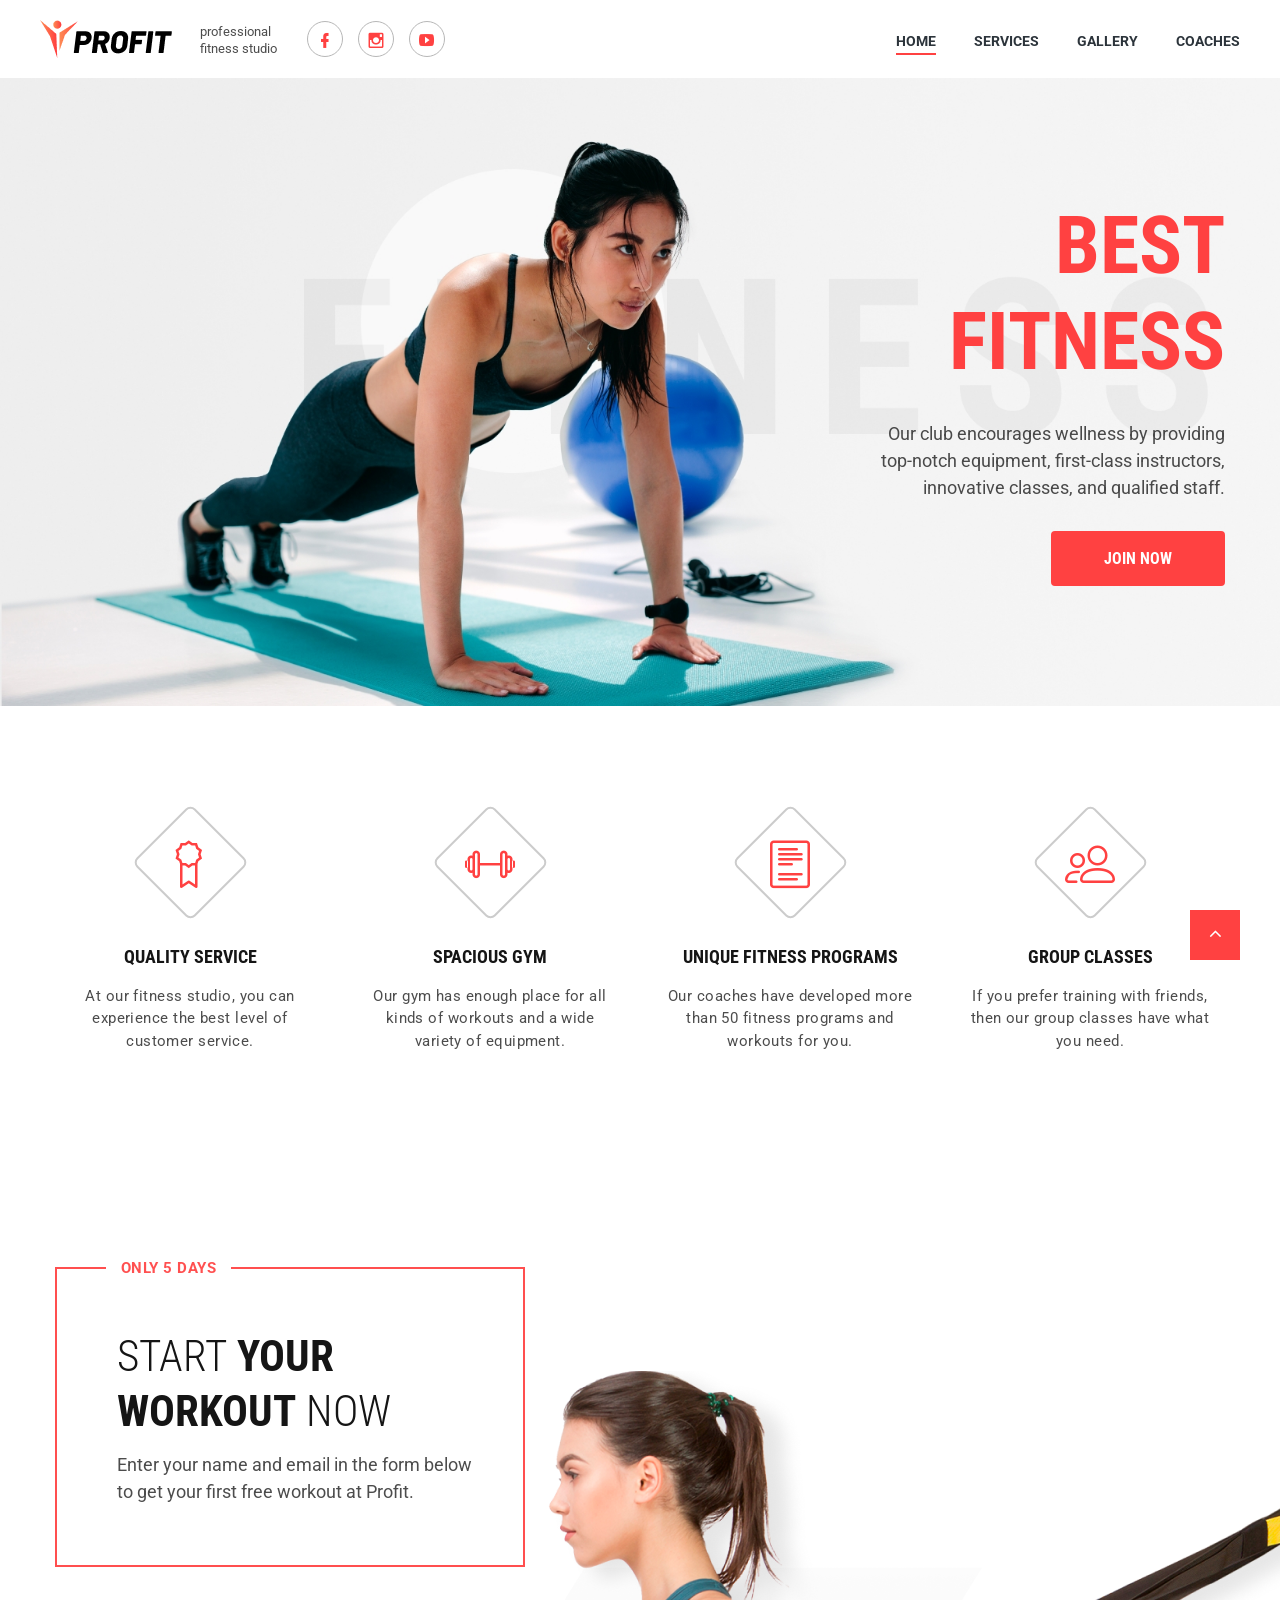
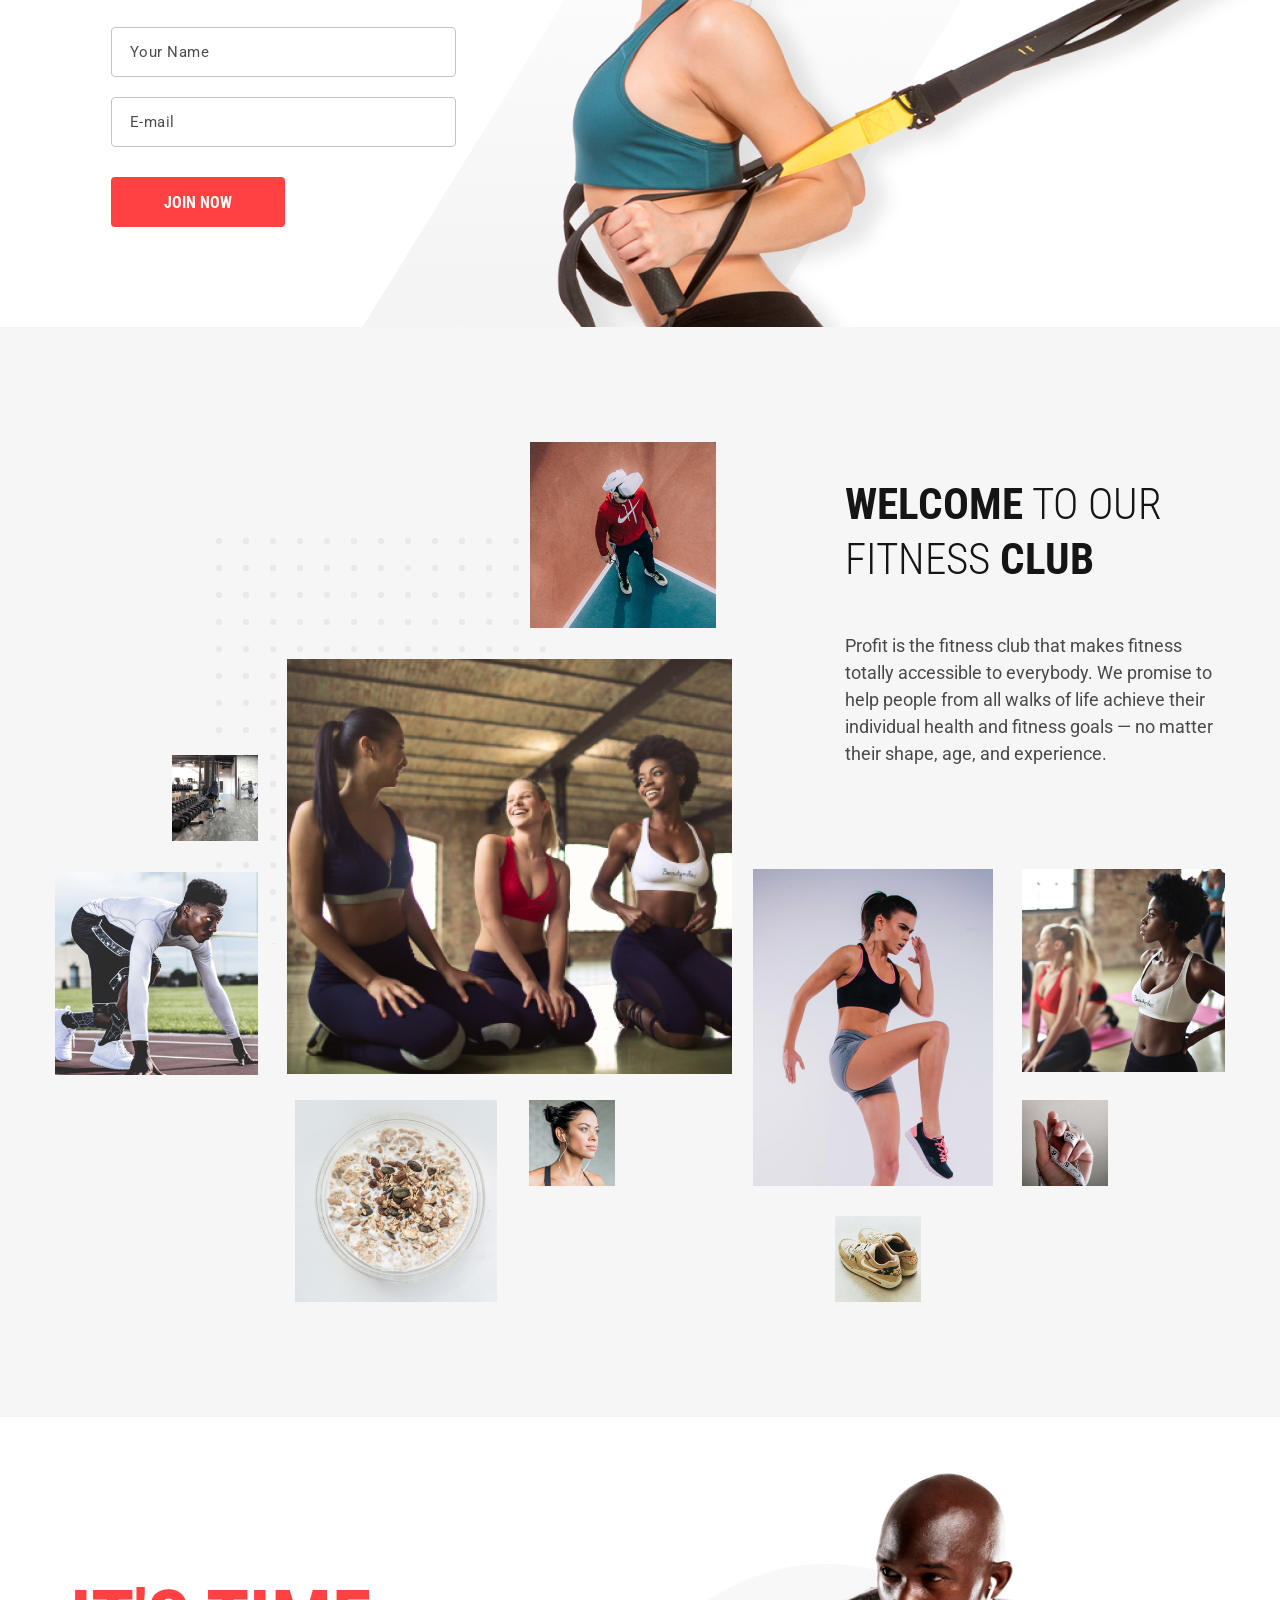
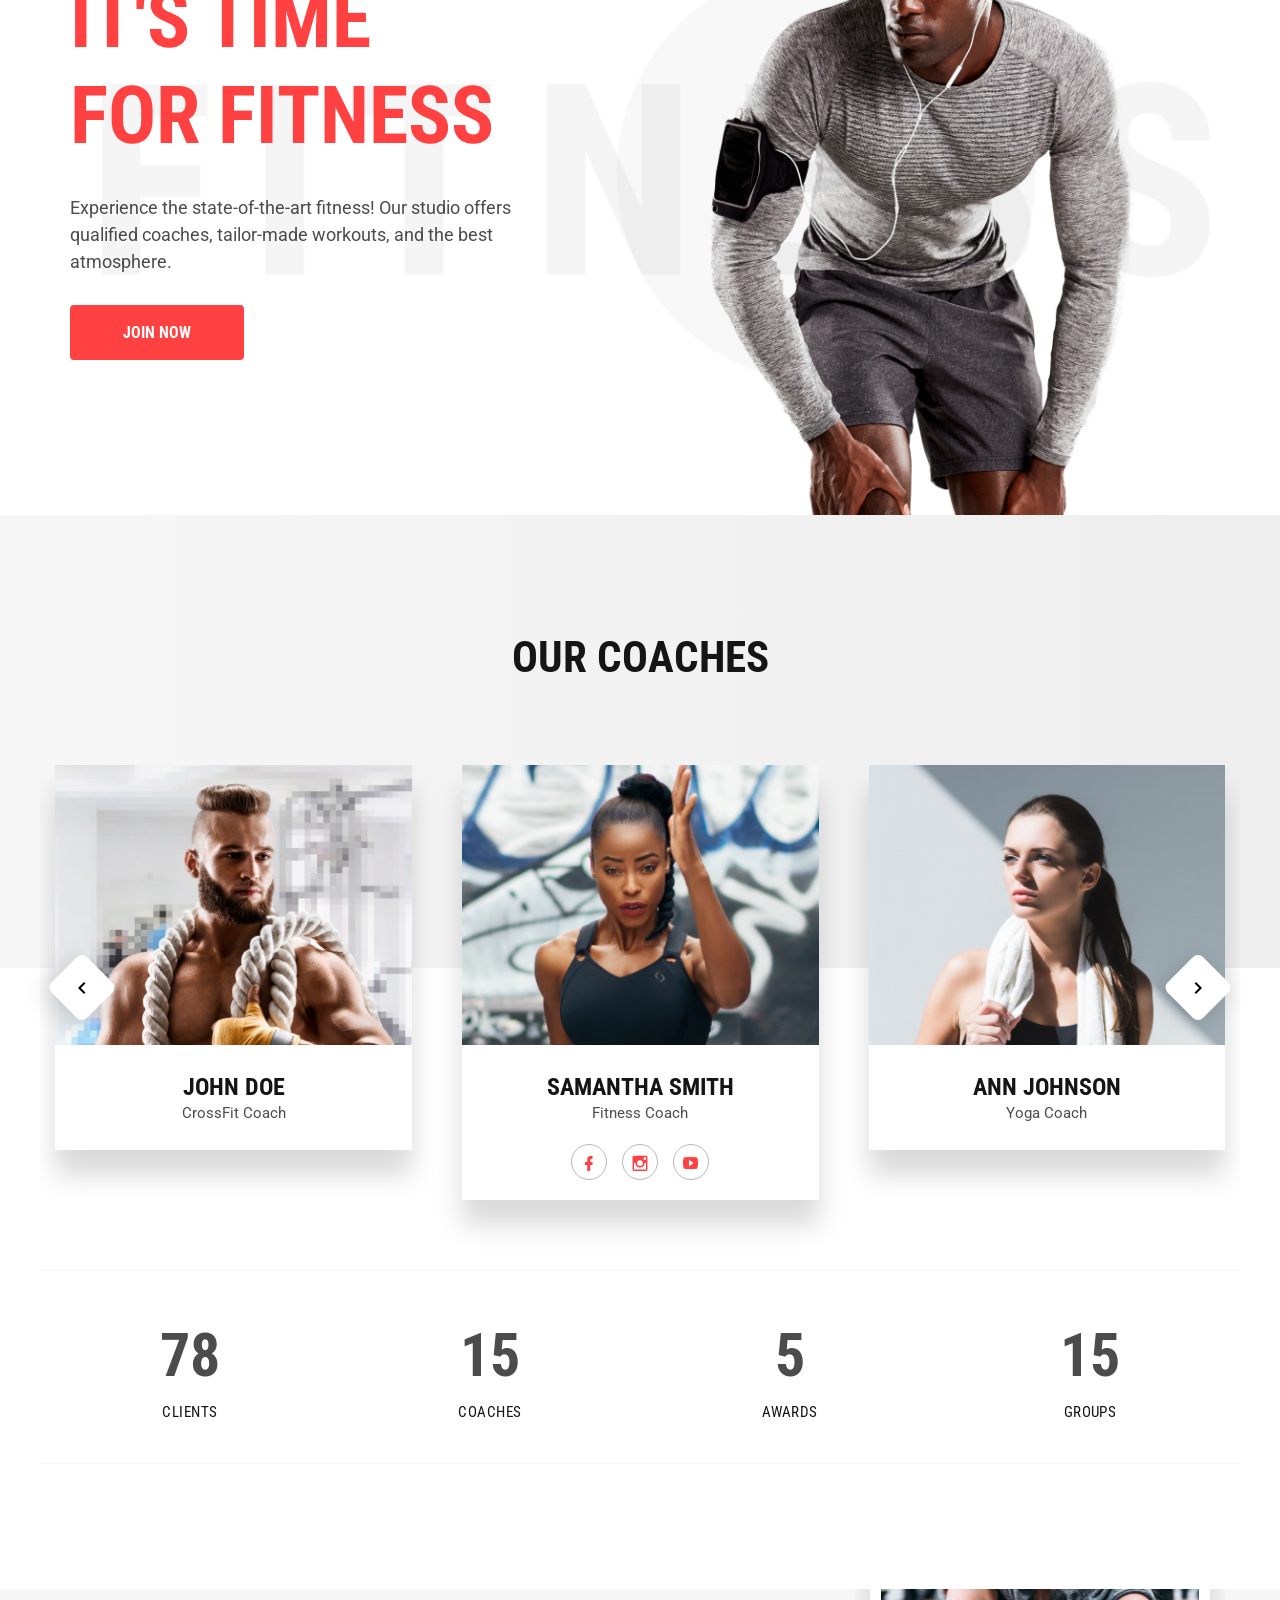
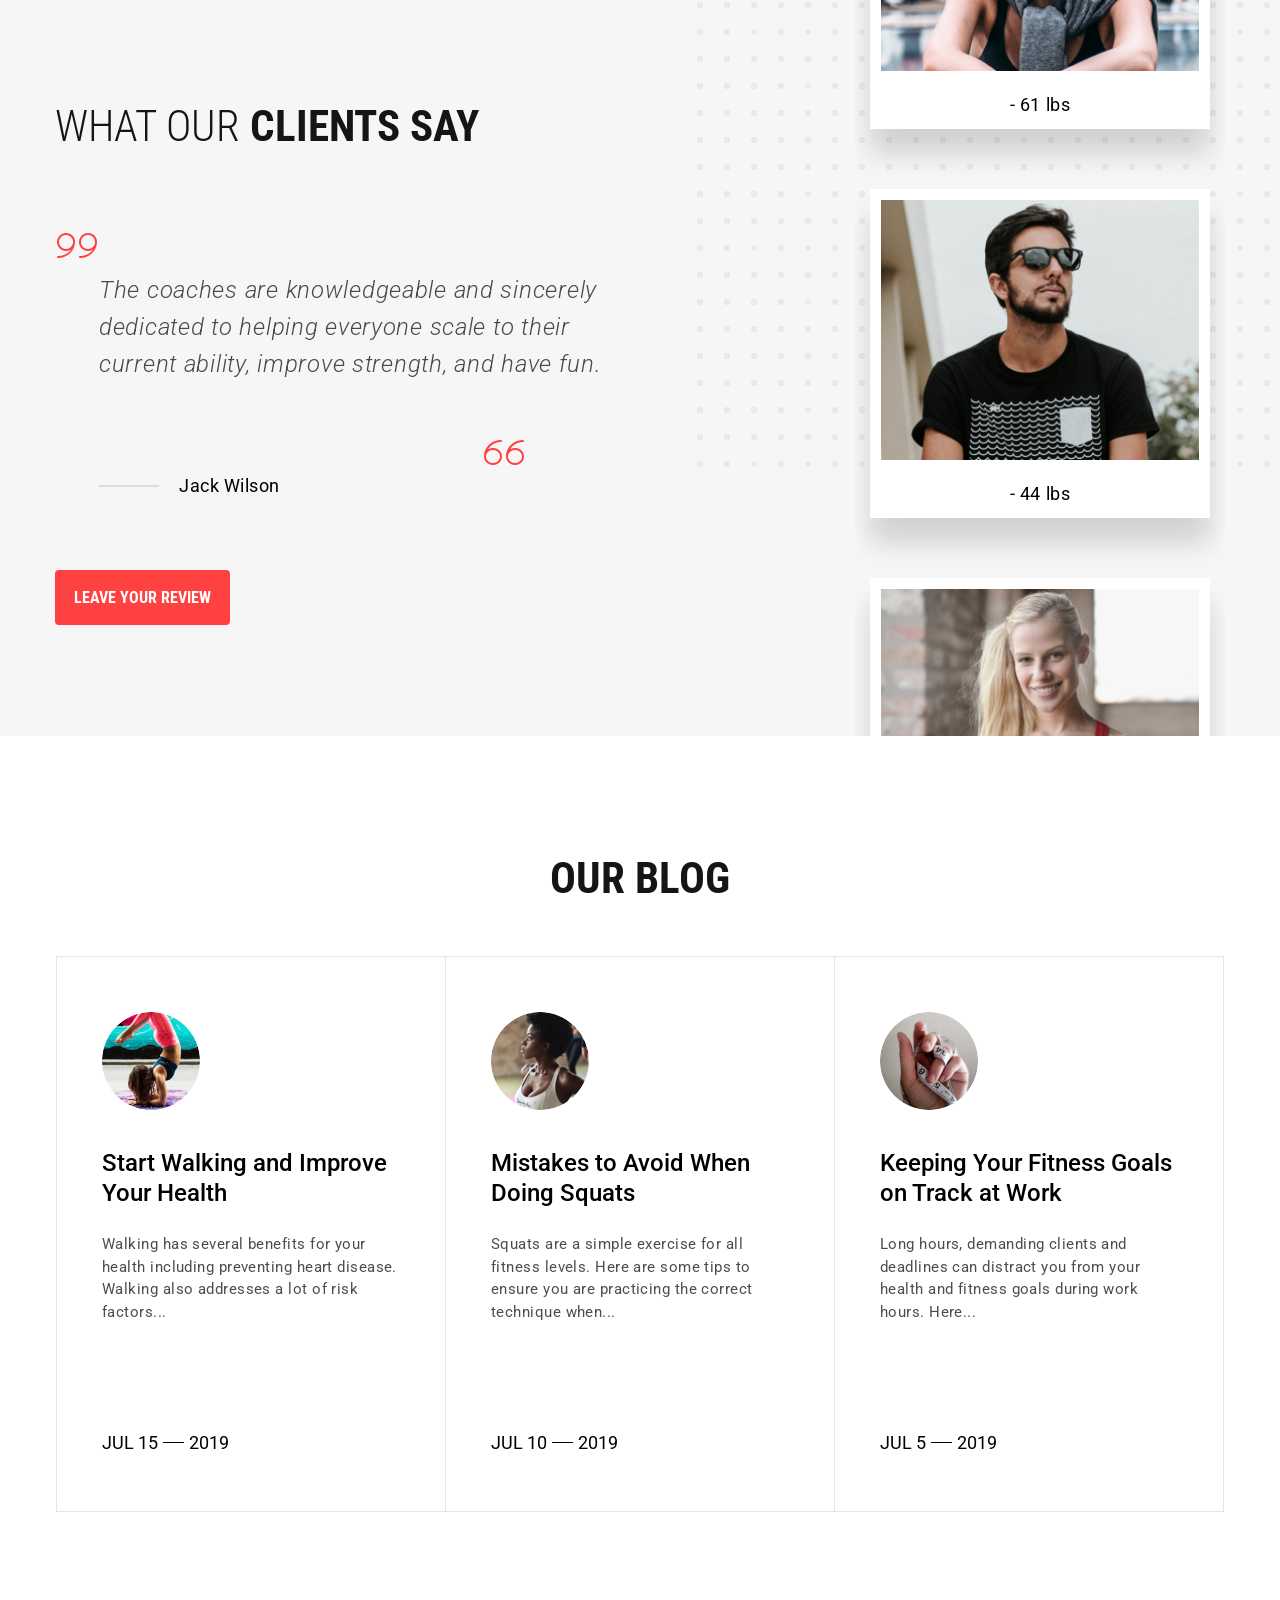
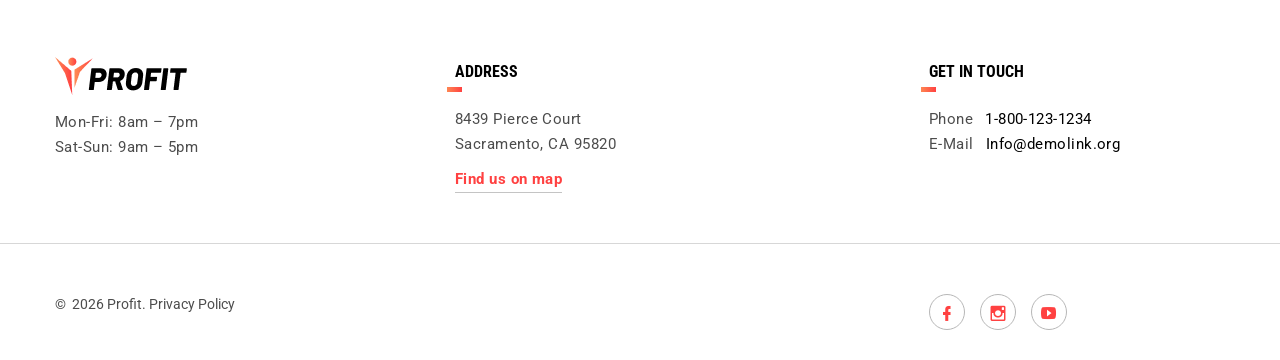
==== klara-pilates/index.html @ 9f2ea069 "Add Klara Pilates HTML website to klara-pilates directory Includes full site structure: HTML, CSS, J" ====
<!DOCTYPE html>
<html class="wide wow-animation" lang="en">
  <head>
    <title>Home</title>
    <meta charset="utf-8">
    <meta name="viewport" content="width=device-width, height=device-height, initial-scale=1.0">
    <meta http-equiv="X-UA-Compatible" content="IE=edge">
    <link rel="icon" href="images/favicon.ico" type="image/x-icon">
    <link rel="stylesheet" type="text/css" href="//fonts.googleapis.com/css?family=Roboto+Condensed:300,400,700,300i%7CRoboto:400,300i">
    <link rel="stylesheet" href="css/bootstrap.css">
    <link rel="stylesheet" href="css/fonts.css">
    <link rel="stylesheet" href="css/style.css">
    <style>.ie-panel{display: none;background: #212121;padding: 10px 0;box-shadow: 3px 3px 5px 0 rgba(0,0,0,.3);clear: both;text-align:center;position: relative;z-index: 1;} html.ie-10 .ie-panel, html.lt-ie-10 .ie-panel {display: block;}</style>
  </head>
  <body>
    <div class="ie-panel"><a href="http://windows.microsoft.com/en-US/internet-explorer/"><img src="images/ie8-panel/warning_bar_0000_us.jpg" height="42" width="820" alt="You are using an outdated browser. For a faster, safer browsing experience, upgrade for free today."></a></div>
    <div class="preloader">
      <div class="preloader-body">
        <div class="cssload-container">
          <div class="cssload-speeding-wheel"></div>
        </div>
        <p>Loading...</p>
      </div>
    </div>
    <div class="page">
      <!-- Page Header-->
      <header class="section page-header" id="home">
        <!-- RD Navbar-->
        <div class="rd-navbar-wrap">
          <nav class="rd-navbar rd-navbar-classic" data-layout="rd-navbar-fixed" data-sm-layout="rd-navbar-fixed" data-md-layout="rd-navbar-fixed" data-md-device-layout="rd-navbar-fixed" data-lg-layout="rd-navbar-static" data-lg-device-layout="rd-navbar-static" data-xl-layout="rd-navbar-static" data-xl-device-layout="rd-navbar-static" data-lg-stick-up-offset="46px" data-xl-stick-up-offset="46px" data-xxl-stick-up-offset="46px" data-lg-stick-up="true" data-xl-stick-up="true" data-xxl-stick-up="true">
            <div class="rd-navbar-collapse-toggle rd-navbar-fixed-element-1" data-rd-navbar-toggle=".rd-navbar-collapse"><span></span></div>
            <div class="rd-navbar-main-outer">
              <div class="rd-navbar-main">
                <!-- RD Navbar Panel-->
                <div class="rd-navbar-panel">
                  <!-- RD Navbar Toggle-->
                  <button class="rd-navbar-toggle" data-rd-navbar-toggle=".rd-navbar-nav-wrap"><span></span></button>
                  <!-- RD Navbar Brand-->
                  <div class="rd-navbar-brand"><a class="brand" href="index.html"><img src="images/logo-default-145x38.png" alt="" width="145" height="38"/></a>
                  </div>
                  <div class="rd-navbar-collapse">
                    <div class="navbar-collapse-content">
                      <div class="logo-caption"><span>professional</span><span>fitness studio</span></div>
                      <ul class="social-links">
                        <li><a class="icon mdi mdi-facebook" href="#"></a></li>
                        <li><a class="icon mdi-instagram mdi" href="#"></a></li>
                        <li><a class="icon icon-sm mdi mdi-youtube-play" href="#"></a></li>
                      </ul>
                    </div>
                  </div>
                </div>
                <div class="rd-navbar-main-element">
                  <div class="rd-navbar-nav-wrap">
                    <!-- RD Navbar Nav-->
                    <ul class="rd-navbar-nav">
                      <li class="rd-nav-item active"><a class="rd-nav-link" href="#home">Home</a>
                      </li>
                      <li class="rd-nav-item"><a class="rd-nav-link" href="#services">Services</a>
                      </li>
                      <li class="rd-nav-item"><a class="rd-nav-link" href="#gallery">Gallery</a>
                      </li>
                      <li class="rd-nav-item"><a class="rd-nav-link" href="#coaches">Coaches</a>
                      </li>
                    </ul>
                  </div>
                </div>
              </div>
            </div>
          </nav>
        </div>
      </header>
      <!--Main section-->
      <section class="section main-section media-overlay" data-type="anchor" style="background-image:url('images/background-1.jpg')">
        <div class="container">
          <div class="row justify-content-md-end justify-content-sm-start">
            <div class="col-lg-4 col-sm-8 col-12 text-md-right">
              <h1 class="big big-title wow fadeInRight"><span>Best</span><span>Fitness</span></h1>
              <p class="wow fadeInRight offset-top-30" data-wow-delay=".1s">Our club encourages wellness by providing top-notch equipment, first-class instructors, innovative classes, and qualified staff.</p><a class="wow fadeInRight button button-primary button-md" href="#" data-custom-scroll-to="join-now" data-wow-delay=".2s">join now</a>
            </div>
          </div>
        </div>
      </section>
      <!--Service-->
      <section class="section section-lg" id="services" data-type="anchor">
        <div class="container">
          <div class="row row-50 justify-content-start">
            <div class="col-md-6 col-lg-3 col-12 wow fadeIn" data-wow-delay=".1s">
              <figure class="service-box">
                <div class="square-figure"><span class="icon linearicons-medal-empty"></span></div>
                <figcaption>
                  <h5>Quality Service</h5>
                  <p>At our fitness studio, you can experience the best level of customer service.</p>
                </figcaption>
              </figure>
            </div>
            <div class="col-md-6 col-lg-3 col-12 wow fadeIn" data-wow-delay=".2s">
              <figure class="service-box">
                <div class="square-figure"><span class="icon linearicons-dumbbell"></span></div>
                <figcaption>
                  <h5>Spacious gym</h5>
                  <p>Our gym has enough place for all kinds of workouts and a wide variety of equipment.</p>
                </figcaption>
              </figure>
            </div>
            <div class="col-md-6 col-lg-3 col-12 wow fadeIn" data-wow-delay=".3s">
              <figure class="service-box">
                <div class="square-figure"><span class="icon linearicons-document"></span></div>
                <figcaption>
                  <h5>unique fitness programs</h5>
                  <p>Our coaches have developed more than 50 fitness programs and workouts for you.</p>
                </figcaption>
              </figure>
            </div>
            <div class="col-md-6 col-lg-3 col-12 wow fadeIn" data-wow-delay=".4s">
              <figure class="service-box">
                <div class="square-figure"><span class="icon linearicons-users2"></span></div>
                <figcaption>
                  <h5>Group classes</h5>
                  <p>If you prefer training with friends, then our group classes have what you need.</p>
                </figcaption>
              </figure>
            </div>
          </div>
        </div>
      </section>
      <!--CTA section-->
      <!--CTA section-->
      <section class="section cta-section" id="join-now" style="background-image:url('images/background-2.png')">
        <div class="container">
          <div class="row">
            <div class="col-xl-5 col-sm-10 col-12 col-md-8 wow fadeInLeft">
              <div class="cta-wrap">
                <h2 class="creative-title">start<span> your<br></span><span>workout</span> now</h2>
                <p>Enter your name and email in the form below to get your first free workout at Profit.</p>
                <div class="cta-event-time">only 5 days</div>
              </div>
            </div>
          </div>
          <div class="row">
            <div class="col-xl-5 col-sm-10 col-12 col-md-8 wow fadeInUp" data-wow-delay=".2s">
              <form class="rd-form rd-mailform rd-form-centered" data-form-output="form-output-global" data-form-type="contact" method="post" action="bat/rd-mailform.php">
                <div class="form-wrap">
                  <input class="form-input" id="contact-name" type="text" name="name" data-constraints="@Required">
                  <label class="form-label" for="contact-name">Your Name</label>
                </div>
                <div class="form-wrap">
                  <input class="form-input" id="contact-email" type="email" name="email" data-constraints="@Email @Required">
                  <label class="form-label" for="contact-email">E-mail</label>
                </div>
                <button class="button button-primary button-md" type="submit">Join now</button>
              </form>
            </div>
          </div>
        </div>
      </section>
      <!--Gallery section-->
      <section class="section section-lg bg-gray-lighten" id="gallery" data-type="anchor">
        <div class="container">
          <div class="gallery-wrap">
            <div class="floating-items" data-lightgallery="group">
              <div class="item-1 wow fadeInDown"><a class="thumbnail-minimal" href="images/gallery-original-1-1200x800.jpg" data-lightgallery="item"><img src="images/gallery-item-1.jpg" alt=""/></a></div>
              <div class="item-2 wow fadeInLeft" data-wow-delay=".1s"><a class="thumbnail-minimal" href="images/gallery-original-2-1200x800.jpg" data-lightgallery="item"><img src="images/gallery-item-2.jpg" alt=""/></a></div>
              <div class="item-3 wow fadeInRight" data-wow-delay=".2s"><a class="thumbnail-minimal" href="images/gallery-original-3-1200x800.jpg" data-lightgallery="item"><img src="images/gallery-item-3.jpg" alt=""/></a></div>
              <div class="item-4 wow fadeInDown" data-wow-delay=".1s"><a class="thumbnail-minimal" href="images/gallery-original-4-1200x800.jpg" data-lightgallery="item"><img src="images/gallery-item-4.jpg" alt=""/></a></div>
              <div class="item-5 wow fadeInUp" data-wow-delay=".2s"><a class="thumbnail-minimal" href="images/gallery-original-5-1200x800.jpg" data-lightgallery="item"><img src="images/gallery-item-5.jpg" alt=""/></a></div>
              <div class="item-6 wow fadeInRight" data-wow-delay=".3s"><a class="thumbnail-minimal" href="images/gallery-original-6-1200x800.jpg" data-lightgallery="item"><img src="images/gallery-item-6.jpg" alt=""/></a></div>
              <div class="item-7 wow fadeDown" data-wow-delay=".2s"><a class="thumbnail-minimal" href="images/gallery-original-7-1200x800.jpg" data-lightgallery="item"><img src="images/gallery-item-7.jpg" alt=""/></a></div>
              <div class="item-8 wow fadeInRight" data-wow-delay=".3s"><a class="thumbnail-minimal" href="images/gallery-original-8-1200x800.jpg" data-lightgallery="item"><img src="images/gallery-item-8.jpg" alt=""/></a></div>
              <div class="item-9 wow fadeInUp" data-wow-delay=".2s"><a class="thumbnail-minimal" href="images/gallery-original-9-1200x800.jpg" data-lightgallery="item"><img src="images/gallery-item-9.jpg" alt=""/></a></div>
              <div class="item-10 wow fadeInUp" data-wow-delay=".1s"><a class="thumbnail-minimal" href="images/gallery-original-10-1200x800.jpg" data-lightgallery="item"><img src="images/gallery-item-10.jpg" alt=""/></a></div>
            </div>
            <div class="gallery-content-wrap wow fadeInRight" data-wow-delay=".4s">
              <div class="gallery-info">
                <h2><span> welcome</span> to our<br> fitness<span> club</span></h2>
                <p>Profit is the fitness club that makes fitness totally accessible to everybody. We promise to help people from all walks of life achieve their individual health and fitness goals — no matter their shape, age, and experience.</p>
              </div>
            </div>
          </div>
        </div>
      </section>
      <!--CTA section 2-->
      <section class="section cta-creative media-overlay" style="background-image:url('images/background-3.jpg')">
        <div class="container">
          <div class="row row-30">
            <div class="col">
              <div class="col-xl-5 col-sm-10 col-12 col-md-8 wow fadeInLeft">
                <h2 class="big big-title">it's time<br>for fitness</h2>
                <p class="offset-top-30">Experience the state-of-the-art fitness! Our studio offers qualified coaches, tailor-made workouts, and the best atmosphere.</p><a class="button button-primary button-md" href="#" data-custom-scroll-to="join-now">Join now</a>
              </div>
            </div>
          </div>
        </div>
      </section>
      <!--Slider Modern-->
      <!--Slider Modern-->
      <section class="section section-lg slider-modern" id="coaches" data-type="anchor">
        <div class="container">
          <div class="row justify-content-center">
            <h2 class="text-uppercase">Our Coaches</h2>
          </div>
        </div>
        <div class="container">
          <div class="owl-carousel owl-creative fadeInUp wow" data-xl-items="3" data-lg-items="2" data-sm-items="2" data-items="1" data-dots="true" data-nav="true" data-stage-padding="0" data-loop="true" data-margin="50" data-mouse-drag="false" data-navigation-container="#owl-carousel-nav" data-dots-each="1" data-center="true" data-autoplay="false">
            <div class="slide-box">
              <div class="slide-preview"><img src="images/slide-preivew-2.jpg" alt=""/>
              </div>
              <div class="slide-description">
                <h4>Samantha smith</h4><span>Fitness Coach</span>
              </div>
              <div class="slide-links">
                <ul class="social-links">
                  <li><a class="icon mdi mdi-facebook" href="#"></a></li>
                  <li><a class="icon mdi-instagram mdi" href="#"></a></li>
                  <li><a class="icon icon-sm mdi mdi-youtube-play" href="#"></a></li>
                </ul>
              </div>
            </div>
            <div class="slide-box">
              <div class="slide-preview"><img src="images/slide-preivew-4.jpg" alt=""/>
              </div>
              <div class="slide-description">
                <h4>Ann Johnson</h4><span>Yoga Coach</span>
              </div>
              <div class="slide-links">
                <ul class="social-links">
                  <li><a class="icon mdi mdi-facebook" href="#"></a></li>
                  <li><a class="icon mdi-instagram mdi" href="#"></a></li>
                  <li><a class="icon icon-sm mdi mdi-youtube-play" href="#"></a></li>
                </ul>
              </div>
            </div>
            <div class="slide-box">
              <div class="slide-preview"><img src="images/slide-preivew-3.jpg" alt=""/>
              </div>
              <div class="slide-description">
                <h4>kate Peterson</h4><span>Pilates Coach</span>
              </div>
              <div class="slide-links">
                <ul class="social-links">
                  <li><a class="icon mdi mdi-facebook" href="#"></a></li>
                  <li><a class="icon mdi-instagram mdi" href="#"></a></li>
                  <li><a class="icon icon-sm mdi mdi-youtube-play" href="#"></a></li>
                </ul>
              </div>
            </div>
            <div class="slide-box">
              <div class="slide-preview"><img src="images/slide-preivew-1.jpg" alt=""/>
              </div>
              <div class="slide-description">
                <h4>john doe</h4><span>CrossFit Coach</span>
              </div>
              <div class="slide-links">
                <ul class="social-links">
                  <li><a class="icon mdi mdi-facebook" href="#"></a></li>
                  <li><a class="icon mdi-instagram mdi" href="#"></a></li>
                  <li><a class="icon icon-sm mdi mdi-youtube-play" href="#"></a></li>
                </ul>
              </div>
            </div>
          </div>
        </div>
      </section>
      <!--Counters-->
      <section class="section counters-section">
        <div class="container">
          <div class="row justify-content-center border-classic border-classic-big">
            <div class="col-sm-6 col-md-3 wow fadeInLeft" data-wow-delay=".3s">
              <div class="counter-creative">
                <div class="counter-creative-number"><span class="counter">130</span></div>
                <h6 class="counter-creative-title">Clients</h6>
              </div>
            </div>
            <div class="col-sm-6 col-md-3 wow fadeInUp">
              <div class="counter-creative">
                <div class="counter-creative-number"><span class="counter">25</span></div>
                <h6 class="counter-creative-title">Coaches</h6>
              </div>
            </div>
            <div class="col-sm-6 col-md-3 wow fadeInUp">
              <div class="counter-creative">
                <div class="counter-creative-number"><span class="counter">09</span></div>
                <h6 class="counter-creative-title">awards</h6>
              </div>
            </div>
            <div class="col-sm-6 col-md-3 wow fadeInRight" data-wow-delay=".3s">
              <div class="counter-creative">
                <div class="counter-creative-number"><span class="counter">25</span></div>
                <h6 class="counter-creative-title">Groups</h6>
              </div>
            </div>
          </div>
        </div>
      </section>
      <!-- Slider Creative-->
      <!-- Slider Creative-->
      <section class="section slider-creative bg-gray-lighten">
        <div class="container">
          <div class="row justify-content-lg-between justify-content-center dots-creative">
            <div class="col-xl-6 col-md-12 col-12 wow fadeInLeft">
              <h2 class="creative-title">What our<span> clients say</span></h2>
              <div class="slider-creative-content">
                <!-- Slick Carousel-->
                <div class="slick-slider carousel-parent" data-arrows="true" data-loop="true" data-dots="false" data-swipe="false" data-items="1" data-child="#child-carousel" data-for="#child-carousel">
                  <div class="slide-creative">
                    <div class="slide-content">
                      <div class="quotes-creative"><span class="top-quote icon linearicons-quote-close"></span><span class="bottom-quote icon linearicons-quote-open"></span>
                        <p>The coaches are knowledgeable and sincerely dedicated to helping everyone scale to their current ability, improve strength, and have fun.</p>
                      </div>
                      <div class="creative-text">Jack Wilson</div>
                    </div>
                  </div>
                  <div class="slide-creative">
                    <div class="slide-content">
                      <div class="quotes-creative"><span class="top-quote icon linearicons-quote-close"></span><span class="bottom-quote icon linearicons-quote-open"></span>
                        <p>I came here to acquire the shape of my body I had half a year ago. I was quite surprised with a range of services and assistance they offered me.</p>
                      </div>
                      <div class="creative-text">Judith Patterson</div>
                    </div>
                  </div>
                  <div class="slide-creative">
                    <div class="slide-content">
                      <div class="quotes-creative"><span class="top-quote icon linearicons-quote-close"></span><span class="bottom-quote icon linearicons-quote-open"></span>
                        <p>I have had the phenomenal pleasure of working out with your coaches as a client and friend throughout the course of the last year.</p>
                      </div>
                      <div class="creative-text">Nancy Jackson</div>
                    </div>
                  </div>
                  <div class="slide-creative">
                    <div class="slide-content">
                      <div class="quotes-creative"><span class="top-quote icon linearicons-quote-close"></span><span class="bottom-quote icon linearicons-quote-open"></span>
                        <p>The coaches are knowledgeable and sincerely dedicated to helping everyone scale to their current ability, improve strength, and have fun.</p>
                      </div>
                      <div class="creative-text">Jack Wilson</div>
                    </div>
                  </div>
                  <div class="slide-creative">
                    <div class="slide-content">
                      <div class="quotes-creative"><span class="top-quote icon linearicons-quote-close"></span><span class="bottom-quote icon linearicons-quote-open"></span>
                        <p>I came here to acquire the shape of my body I had half a year ago. I was quite surprised with a range of services and assistance they offered me.</p>
                      </div>
                      <div class="creative-text">Judith Patterson</div>
                    </div>
                  </div>
                  <div class="slide-creative">
                    <div class="slide-content">
                      <div class="quotes-creative"><span class="top-quote icon linearicons-quote-close"></span><span class="bottom-quote icon linearicons-quote-open"></span>
                        <p>I have had the phenomenal pleasure of working out with your coaches as a client and friend throughout the course of the last year.</p>
                      </div>
                      <div class="creative-text">Nancy Jackson</div>
                    </div>
                  </div>
                </div>
              </div><a class="button button-primary button-md" href="#">leave your Review</a>
            </div>
            <div class="col-xl-4 col-md-12 col-sm-12 col-12 wow fadeInRight">
              <div class="slick-slider slick-child" id="child-carousel" data-for=".carousel-parent" data-arrows="false" data-loop="true" data-dots="true" data-swipe="false" data-items="2" data-sm-items="2" data-xl-items="1" data-lg-items="3" data-md-items="2">
                <div class="slide-creative-small">
                  <div class="preview-wrap"><img src="images/slider-item-1.jpg" alt=""/>
                  </div><span>- 44 lbs</span>
                </div>
                <div class="slide-creative-small">
                  <div class="preview-wrap"><img src="images/slider-item-2.jpg" alt=""/>
                  </div><span>- 55 lbs</span>
                </div>
                <div class="slide-creative-small">
                  <div class="preview-wrap"><img src="images/slider-item-3.jpg" alt=""/>
                  </div><span>- 61 lbs</span>
                </div>
                <div class="slide-creative-small">
                  <div class="preview-wrap"><img src="images/slider-item-1.jpg" alt=""/>
                  </div><span>- 44 lbs</span>
                </div>
                <div class="slide-creative-small">
                  <div class="preview-wrap"><img src="images/slider-item-2.jpg" alt=""/>
                  </div><span>- 55 lbs</span>
                </div>
                <div class="slide-creative-small">
                  <div class="preview-wrap"><img src="images/slider-item-3.jpg" alt=""/>
                  </div><span>- 61 lbs</span>
                </div>
              </div>
            </div>
          </div>
        </div>
      </section>
      <!--Blog-->
      <!--Blog-->
      <section class="section section-lg">
        <div class="container">
          <div class="row row-50 justify-content-center no-gutters">
            <div class="col-12 text-center">
              <h2 class="text-uppercase">Our Blog</h2>
            </div>
            <div class="col-xl-4 col-bordered col-lg-6 col-sm-10 col-12 fadeInLeft wow" data-wow-delay=".2s">
              <div class="post-classic">
                <div class="post-preview"><img src="images/post-img-1.png" alt=""/>
                </div>
                <div class="post-title">
                  <h4><a href="#">Start Walking and Improve Your Health</a></h4>
                </div>
                <div class="post-description">Walking has several benefits for your health including preventing heart disease. Walking also addresses a lot of risk factors...</div><a class="button button-primary button-md" href="#">read more</a>
                <div class="post-date">JUL 15<span></span>2019</div>
              </div>
            </div>
            <div class="col-xl-4 col-bordered col-lg-6 col-sm-10 col-12 wow fadeInUp" data-wow-delay=".3s">
              <div class="post-classic">
                <div class="post-preview"><img src="images/post-img-2.png" alt=""/>
                </div>
                <div class="post-title">
                  <h4><a href="#">Mistakes to Avoid When Doing Squats</a></h4>
                </div>
                <div class="post-description">Squats are a simple exercise for all fitness levels. Here are some tips to ensure you are practicing the correct technique when...</div><a class="button button-primary button-md" href="#">read more</a>
                <div class="post-date">JUL 10<span></span>2019</div>
              </div>
            </div>
            <div class="col-xl-4 col-bordered col-lg-6 col-sm-10 col-12 wow fadeInRight" data-wow-delay=".2s">
              <div class="post-classic">
                <div class="post-preview"><img src="images/post-img-3.png" alt=""/>
                </div>
                <div class="post-title">
                  <h4><a href="#">Keeping Your Fitness Goals on Track at Work</a></h4>
                </div>
                <div class="post-description">Long hours, demanding clients and deadlines can distract you from your health and fitness goals during work hours. Here...</div><a class="button button-primary button-md" href="#">read more</a>
                <div class="post-date">JUL 5<span></span>2019</div>
              </div>
            </div>
          </div>
        </div>
      </section>
      <!--Footer-->
      <footer class="section footer-classic context-light">
        <div class="container">
          <div class="row row-30 justify-content-center">
            <div class="col-md-4 col-sm-6"><a class="brand" href="index.html"><img src="images/logo-default-145x38.png" alt="" width="145" height="38"/></a>
              <ul>
                <li>Mon-Fri: 8am – 7pm</li>
                <li>Sat-Sun: 9am – 5pm</li>
              </ul>
            </div>
            <div class="col-md-4 col-sm-6">
              <h6>Address</h6>
              <ul>
                <li>8439 Pierce Court</li>
                <li>Sacramento, CA 95820</li>
                <li><a class="map-link" href="#">Find us on map</a></li>
              </ul>
            </div>
            <div class="col-md-4 col-sm-6">
              <div class="centered-content">
                <h6>get in touch</h6>
                <ul class="contact-links">
                  <li><span>Phone</span><a href="tel:#">1-800-123-1234</a></li>
                  <li><span>E-Mail</span><a href="mailto:#">Info@demolink.org</a></li>
                </ul>
              </div>
            </div>
          </div>
        </div>
        <div class="devider">
          <hr>
        </div>
        <div class="container">
          <div class="row row-30 justify-content-xl-between justify-content-center flex-column-reverse flex-md-row">
            <div class="col-12 col-md-7">
              <p class="rights"><span>&copy;&nbsp; </span><span class="copyright-year"></span><span>&nbsp;</span><span>Profit</span><span>.&nbsp;</span><a href="#">Privacy Policy</a></p>
            </div>
            <div class="col-12 col-md-4">
              <div class="centered-content">
                <ul class="social-links">
                  <li><a class="icon mdi mdi-facebook" href="#"></a></li>
                  <li><a class="icon mdi-instagram mdi" href="#"></a></li>
                  <li><a class="icon icon-sm mdi mdi-youtube-play" href="#"></a></li>
                </ul>
              </div>
            </div>
          </div>
        </div>
      </footer>
    </div>
    <div class="snackbars" id="form-output-global"></div>
    <script src="js/core.min.js"></script>
    <script src="js/script.js"></script>
    <!-- coded by Drel-->
  </body>
</html>
---- klara-pilates/css/fonts.css ----
/*
* Fonts
*//*
*
* Font Awesome Icons 4.7.0
* --------------------------------------------------
*/@font-face {	font-family: 'FontAwesome';	src: url("../fonts/fontawesome-webfont.eot?v=4.7.0");	src: url("../fonts/fontawesome-webfont.eot?#iefix&v=4.7.0") format("embedded-opentype"), url("../fonts/fontawesome-webfont.woff2?v=4.7.0") format("woff2"), url("../fonts/fontawesome-webfont.woff?v=4.7.0") format("woff"), url("../fonts/fontawesome-webfont.ttf?v=4.7.0") format("truetype"), url("../fonts/fontawesome-webfont.svg?v=4.7.0#fontawesomeregular") format("svg");	font-weight: normal;	font-style: normal;}.fa {	display: inline-block;	font-family: 'FontAwesome';	font-size: inherit;	text-rendering: auto;	-webkit-font-smoothing: antialiased;	-moz-osx-font-smoothing: grayscale;}[class*='fa-']:before {	font-weight: 400;	font-family: 'FontAwesome';}/* makes the font 33% larger relative to the icon container */.fa-lg {	font-size: 1.33333333em;	line-height: 0.75em;	vertical-align: -15%;}.fa-2x {	font-size: 2em;}.fa-3x {	font-size: 3em;}.fa-4x {	font-size: 4em;}.fa-5x {	font-size: 5em;}.fa-fw {	width: 1.28571429em;	text-align: center;}.fa-ul {	padding-left: 0;	margin-left: 2.14285714em;	list-style-type: none;}.fa-ul > li {	position: relative;}.fa-li {	position: absolute;	left: -2.14285714em;	width: 2.14285714em;	top: 0.14285714em;	text-align: center;}.fa-li.fa-lg {	left: -1.85714286em;}.fa-border {	padding: .2em .25em .15em;	border: solid 0.08em #eeeeee;	border-radius: .1em;}.fa-pull-left {	float: left;}.fa-pull-right {	float: right;}.fa.fa-pull-left {	margin-right: .3em;}.fa.fa-pull-right {	margin-left: .3em;}/* Deprecated as of 4.4.0 */.pull-right {	float: right;}.pull-left {	float: left;}.fa.pull-left {	margin-right: .3em;}.fa.pull-right {	margin-left: .3em;}.fa-spin {	-webkit-animation: fa-spin 2s infinite linear;	animation: fa-spin 2s infinite linear;}.fa-pulse {	-webkit-animation: fa-spin 1s infinite steps(8);	animation: fa-spin 1s infinite steps(8);}@-webkit-keyframes fa-spin {	0% {		-webkit-transform: rotate(0deg);		transform: rotate(0deg);	}	100% {		-webkit-transform: rotate(359deg);		transform: rotate(359deg);	}}@keyframes fa-spin {	0% {		-webkit-transform: rotate(0deg);		transform: rotate(0deg);	}	100% {		-webkit-transform: rotate(359deg);		transform: rotate(359deg);	}}.fa-rotate-90 {	-ms-filter: "progid:DXImageTransform.Microsoft.BasicImage(rotation=1)";	-webkit-transform: rotate(90deg);	-ms-transform: rotate(90deg);	transform: rotate(90deg);}.fa-rotate-180 {	-ms-filter: "progid:DXImageTransform.Microsoft.BasicImage(rotation=2)";	-webkit-transform: rotate(180deg);	-ms-transform: rotate(180deg);	transform: rotate(180deg);}.fa-rotate-270 {	-ms-filter: "progid:DXImageTransform.Microsoft.BasicImage(rotation=3)";	-webkit-transform: rotate(270deg);	-ms-transform: rotate(270deg);	transform: rotate(270deg);}.fa-flip-horizontal {	-ms-filter: "progid:DXImageTransform.Microsoft.BasicImage(rotation=0, mirror=1)";	-webkit-transform: scale(-1, 1);	-ms-transform: scale(-1, 1);	transform: scale(-1, 1);}.fa-flip-vertical {	-ms-filter: "progid:DXImageTransform.Microsoft.BasicImage(rotation=2, mirror=1)";	-webkit-transform: scale(1, -1);	-ms-transform: scale(1, -1);	transform: scale(1, -1);}:root .fa-rotate-90,:root .fa-rotate-180,:root .fa-rotate-270,:root .fa-flip-horizontal,:root .fa-flip-vertical {	filter: none;}.fa-stack {	position: relative;	display: inline-block;	width: 2em;	height: 2em;	line-height: 2em;	vertical-align: middle;}.fa-stack-1x,.fa-stack-2x {	position: absolute;	left: 0;	width: 100%;	text-align: center;}.fa-stack-1x {	line-height: inherit;}.fa-stack-2x {	font-size: 2em;}.fa-inverse {	color: #ffffff;}/* Font Awesome uses the Unicode Private Use Area (PUA) to ensure screen
   readers do not read off random characters that represent icons */.fa-glass:before {	content: "\f000";}.fa-music:before {	content: "\f001";}.fa-search:before {	content: "\f002";}.fa-envelope-o:before {	content: "\f003";}.fa-heart:before {	content: "\f004";}.fa-star:before {	content: "\f005";}.fa-star-o:before {	content: "\f006";}.fa-user:before {	content: "\f007";}.fa-film:before {	content: "\f008";}.fa-th-large:before {	content: "\f009";}.fa-th:before {	content: "\f00a";}.fa-th-list:before {	content: "\f00b";}.fa-check:before {	content: "\f00c";}.fa-remove:before,.fa-close:before,.fa-times:before {	content: "\f00d";}.fa-search-plus:before {	content: "\f00e";}.fa-search-minus:before {	content: "\f010";}.fa-power-off:before {	content: "\f011";}.fa-signal:before {	content: "\f012";}.fa-gear:before,.fa-cog:before {	content: "\f013";}.fa-trash-o:before {	content: "\f014";}.fa-home:before {	content: "\f015";}.fa-file-o:before {	content: "\f016";}.fa-clock-o:before {	content: "\f017";}.fa-road:before {	content: "\f018";}.fa-download:before {	content: "\f019";}.fa-arrow-circle-o-down:before {	content: "\f01a";}.fa-arrow-circle-o-up:before {	content: "\f01b";}.fa-inbox:before {	content: "\f01c";}.fa-play-circle-o:before {	content: "\f01d";}.fa-rotate-right:before,.fa-repeat:before {	content: "\f01e";}.fa-refresh:before {	content: "\f021";}.fa-list-alt:before {	content: "\f022";}.fa-lock:before {	content: "\f023";}.fa-flag:before {	content: "\f024";}.fa-headphones:before {	content: "\f025";}.fa-volume-off:before {	content: "\f026";}.fa-volume-down:before {	content: "\f027";}.fa-volume-up:before {	content: "\f028";}.fa-qrcode:before {	content: "\f029";}.fa-barcode:before {	content: "\f02a";}.fa-tag:before {	content: "\f02b";}.fa-tags:before {	content: "\f02c";}.fa-book:before {	content: "\f02d";}.fa-bookmark:before {	content: "\f02e";}.fa-print:before {	content: "\f02f";}.fa-camera:before {	content: "\f030";}.fa-font:before {	content: "\f031";}.fa-bold:before {	content: "\f032";}.fa-italic:before {	content: "\f033";}.fa-text-height:before {	content: "\f034";}.fa-text-width:before {	content: "\f035";}.fa-align-left:before {	content: "\f036";}.fa-align-center:before {	content: "\f037";}.fa-align-right:before {	content: "\f038";}.fa-align-justify:before {	content: "\f039";}.fa-list:before {	content: "\f03a";}.fa-dedent:before,.fa-outdent:before {	content: "\f03b";}.fa-indent:before {	content: "\f03c";}.fa-video-camera:before {	content: "\f03d";}.fa-photo:before,.fa-image:before,.fa-picture-o:before {	content: "\f03e";}.fa-pencil:before {	content: "\f040";}.fa-map-marker:before {	content: "\f041";}.fa-adjust:before {	content: "\f042";}.fa-tint:before {	content: "\f043";}.fa-edit:before,.fa-pencil-square-o:before {	content: "\f044";}.fa-share-square-o:before {	content: "\f045";}.fa-check-square-o:before {	content: "\f046";}.fa-arrows:before {	content: "\f047";}.fa-step-backward:before {	content: "\f048";}.fa-fast-backward:before {	content: "\f049";}.fa-backward:before {	content: "\f04a";}.fa-play:before {	content: "\f04b";}.fa-pause:before {	content: "\f04c";}.fa-stop:before {	content: "\f04d";}.fa-forward:before {	content: "\f04e";}.fa-fast-forward:before {	content: "\f050";}.fa-step-forward:before {	content: "\f051";}.fa-eject:before {	content: "\f052";}.fa-chevron-left:before {	content: "\f053";}.fa-chevron-right:before {	content: "\f054";}.fa-plus-circle:before {	content: "\f055";}.fa-minus-circle:before {	content: "\f056";}.fa-times-circle:before {	content: "\f057";}.fa-check-circle:before {	content: "\f058";}.fa-question-circle:before {	content: "\f059";}.fa-info-circle:before {	content: "\f05a";}.fa-crosshairs:before {	content: "\f05b";}.fa-times-circle-o:before {	content: "\f05c";}.fa-check-circle-o:before {	content: "\f05d";}.fa-ban:before {	content: "\f05e";}.fa-arrow-left:before {	content: "\f060";}.fa-arrow-right:before {	content: "\f061";}.fa-arrow-up:before {	content: "\f062";}.fa-arrow-down:before {	content: "\f063";}.fa-mail-forward:before,.fa-share:before {	content: "\f064";}.fa-expand:before {	content: "\f065";}.fa-compress:before {	content: "\f066";}.fa-plus:before {	content: "\f067";}.fa-minus:before {	content: "\f068";}.fa-asterisk:before {	content: "\f069";}.fa-exclamation-circle:before {	content: "\f06a";}.fa-gift:before {	content: "\f06b";}.fa-leaf:before {	content: "\f06c";}.fa-fire:before {	content: "\f06d";}.fa-eye:before {	content: "\f06e";}.fa-eye-slash:before {	content: "\f070";}.fa-warning:before,.fa-exclamation-triangle:before {	content: "\f071";}.fa-plane:before {	content: "\f072";}.fa-calendar:before {	content: "\f073";}.fa-random:before {	content: "\f074";}.fa-comment:before {	content: "\f075";}.fa-magnet:before {	content: "\f076";}.fa-chevron-up:before {	content: "\f077";}.fa-chevron-down:before {	content: "\f078";}.fa-retweet:before {	content: "\f079";}.fa-shopping-cart:before {	content: "\f07a";}.fa-folder:before {	content: "\f07b";}.fa-folder-open:before {	content: "\f07c";}.fa-arrows-v:before {	content: "\f07d";}.fa-arrows-h:before {	content: "\f07e";}.fa-bar-chart-o:before,.fa-bar-chart:before {	content: "\f080";}.fa-twitter-square:before {	content: "\f081";}.fa-facebook-square:before {	content: "\f082";}.fa-camera-retro:before {	content: "\f083";}.fa-key:before {	content: "\f084";}.fa-gears:before,.fa-cogs:before {	content: "\f085";}.fa-comments:before {	content: "\f086";}.fa-thumbs-o-up:before {	content: "\f087";}.fa-thumbs-o-down:before {	content: "\f088";}.fa-star-half:before {	content: "\f089";}.fa-heart-o:before {	content: "\f08a";}.fa-sign-out:before {	content: "\f08b";}.fa-linkedin-square:before {	content: "\f08c";}.fa-thumb-tack:before {	content: "\f08d";}.fa-external-link:before {	content: "\f08e";}.fa-sign-in:before {	content: "\f090";}.fa-trophy:before {	content: "\f091";}.fa-github-square:before {	content: "\f092";}.fa-upload:before {	content: "\f093";}.fa-lemon-o:before {	content: "\f094";}.fa-phone:before {	content: "\f095";}.fa-square-o:before {	content: "\f096";}.fa-bookmark-o:before {	content: "\f097";}.fa-phone-square:before {	content: "\f098";}.fa-twitter:before {	content: "\f099";}.fa-facebook-f:before,.fa-facebook:before {	content: "\f09a";}.fa-github:before {	content: "\f09b";}.fa-unlock:before {	content: "\f09c";}.fa-credit-card:before {	content: "\f09d";}.fa-feed:before,.fa-rss:before {	content: "\f09e";}.fa-hdd-o:before {	content: "\f0a0";}.fa-bullhorn:before {	content: "\f0a1";}.fa-bell:before {	content: "\f0f3";}.fa-certificate:before {	content: "\f0a3";}.fa-hand-o-right:before {	content: "\f0a4";}.fa-hand-o-left:before {	content: "\f0a5";}.fa-hand-o-up:before {	content: "\f0a6";}.fa-hand-o-down:before {	content: "\f0a7";}.fa-arrow-circle-left:before {	content: "\f0a8";}.fa-arrow-circle-right:before {	content: "\f0a9";}.fa-arrow-circle-up:before {	content: "\f0aa";}.fa-arrow-circle-down:before {	content: "\f0ab";}.fa-globe:before {	content: "\f0ac";}.fa-wrench:before {	content: "\f0ad";}.fa-tasks:before {	content: "\f0ae";}.fa-filter:before {	content: "\f0b0";}.fa-briefcase:before {	content: "\f0b1";}.fa-arrows-alt:before {	content: "\f0b2";}.fa-group:before,.fa-users:before {	content: "\f0c0";}.fa-chain:before,.fa-link:before {	content: "\f0c1";}.fa-cloud:before {	content: "\f0c2";}.fa-flask:before {	content: "\f0c3";}.fa-cut:before,.fa-scissors:before {	content: "\f0c4";}.fa-copy:before,.fa-files-o:before {	content: "\f0c5";}.fa-paperclip:before {	content: "\f0c6";}.fa-save:before,.fa-floppy-o:before {	content: "\f0c7";}.fa-square:before {	content: "\f0c8";}.fa-navicon:before,.fa-reorder:before,.fa-bars:before {	content: "\f0c9";}.fa-list-ul:before {	content: "\f0ca";}.fa-list-ol:before {	content: "\f0cb";}.fa-strikethrough:before {	content: "\f0cc";}.fa-underline:before {	content: "\f0cd";}.fa-table:before {	content: "\f0ce";}.fa-magic:before {	content: "\f0d0";}.fa-truck:before {	content: "\f0d1";}.fa-pinterest:before {	content: "\f0d2";}.fa-pinterest-square:before {	content: "\f0d3";}.fa-google-plus-square:before {	content: "\f0d4";}.fa-google-plus:before {	content: "\f0d5";}.fa-money:before {	content: "\f0d6";}.fa-caret-down:before {	content: "\f0d7";}.fa-caret-up:before {	content: "\f0d8";}.fa-caret-left:before {	content: "\f0d9";}.fa-caret-right:before {	content: "\f0da";}.fa-columns:before {	content: "\f0db";}.fa-unsorted:before,.fa-sort:before {	content: "\f0dc";}.fa-sort-down:before,.fa-sort-desc:before {	content: "\f0dd";}.fa-sort-up:before,.fa-sort-asc:before {	content: "\f0de";}.fa-envelope:before {	content: "\f0e0";}.fa-linkedin:before {	content: "\f0e1";}.fa-rotate-left:before,.fa-undo:before {	content: "\f0e2";}.fa-legal:before,.fa-gavel:before {	content: "\f0e3";}.fa-dashboard:before,.fa-tachometer:before {	content: "\f0e4";}.fa-comment-o:before {	content: "\f0e5";}.fa-comments-o:before {	content: "\f0e6";}.fa-flash:before,.fa-bolt:before {	content: "\f0e7";}.fa-sitemap:before {	content: "\f0e8";}.fa-umbrella:before {	content: "\f0e9";}.fa-paste:before,.fa-clipboard:before {	content: "\f0ea";}.fa-lightbulb-o:before {	content: "\f0eb";}.fa-exchange:before {	content: "\f0ec";}.fa-cloud-download:before {	content: "\f0ed";}.fa-cloud-upload:before {	content: "\f0ee";}.fa-user-md:before {	content: "\f0f0";}.fa-stethoscope:before {	content: "\f0f1";}.fa-suitcase:before {	content: "\f0f2";}.fa-bell-o:before {	content: "\f0a2";}.fa-coffee:before {	content: "\f0f4";}.fa-cutlery:before {	content: "\f0f5";}.fa-file-text-o:before {	content: "\f0f6";}.fa-building-o:before {	content: "\f0f7";}.fa-hospital-o:before {	content: "\f0f8";}.fa-ambulance:before {	content: "\f0f9";}.fa-medkit:before {	content: "\f0fa";}.fa-fighter-jet:before {	content: "\f0fb";}.fa-beer:before {	content: "\f0fc";}.fa-h-square:before {	content: "\f0fd";}.fa-plus-square:before {	content: "\f0fe";}.fa-angle-double-left:before {	content: "\f100";}.fa-angle-double-right:before {	content: "\f101";}.fa-angle-double-up:before {	content: "\f102";}.fa-angle-double-down:before {	content: "\f103";}.fa-angle-left:before {	content: "\f104";}.fa-angle-right:before {	content: "\f105";}.fa-angle-up:before {	content: "\f106";}.fa-angle-down:before {	content: "\f107";}.fa-desktop:before {	content: "\f108";}.fa-laptop:before {	content: "\f109";}.fa-tablet:before {	content: "\f10a";}.fa-mobile-phone:before,.fa-mobile:before {	content: "\f10b";}.fa-circle-o:before {	content: "\f10c";}.fa-quote-left:before {	content: "\f10d";}.fa-quote-right:before {	content: "\f10e";}.fa-spinner:before {	content: "\f110";}.fa-circle:before {	content: "\f111";}.fa-mail-reply:before,.fa-reply:before {	content: "\f112";}.fa-github-alt:before {	content: "\f113";}.fa-folder-o:before {	content: "\f114";}.fa-folder-open-o:before {	content: "\f115";}.fa-smile-o:before {	content: "\f118";}.fa-frown-o:before {	content: "\f119";}.fa-meh-o:before {	content: "\f11a";}.fa-gamepad:before {	content: "\f11b";}.fa-keyboard-o:before {	content: "\f11c";}.fa-flag-o:before {	content: "\f11d";}.fa-flag-checkered:before {	content: "\f11e";}.fa-terminal:before {	content: "\f120";}.fa-code:before {	content: "\f121";}.fa-mail-reply-all:before,.fa-reply-all:before {	content: "\f122";}.fa-star-half-empty:before,.fa-star-half-full:before,.fa-star-half-o:before {	content: "\f123";}.fa-location-arrow:before {	content: "\f124";}.fa-crop:before {	content: "\f125";}.fa-code-fork:before {	content: "\f126";}.fa-unlink:before,.fa-chain-broken:before {	content: "\f127";}.fa-question:before {	content: "\f128";}.fa-info:before {	content: "\f129";}.fa-exclamation:before {	content: "\f12a";}.fa-superscript:before {	content: "\f12b";}.fa-subscript:before {	content: "\f12c";}.fa-eraser:before {	content: "\f12d";}.fa-puzzle-piece:before {	content: "\f12e";}.fa-microphone:before {	content: "\f130";}.fa-microphone-slash:before {	content: "\f131";}.fa-shield:before {	content: "\f132";}.fa-calendar-o:before {	content: "\f133";}.fa-fire-extinguisher:before {	content: "\f134";}.fa-rocket:before {	content: "\f135";}.fa-maxcdn:before {	content: "\f136";}.fa-chevron-circle-left:before {	content: "\f137";}.fa-chevron-circle-right:before {	content: "\f138";}.fa-chevron-circle-up:before {	content: "\f139";}.fa-chevron-circle-down:before {	content: "\f13a";}.fa-html5:before {	content: "\f13b";}.fa-css3:before {	content: "\f13c";}.fa-anchor:before {	content: "\f13d";}.fa-unlock-alt:before {	content: "\f13e";}.fa-bullseye:before {	content: "\f140";}.fa-ellipsis-h:before {	content: "\f141";}.fa-ellipsis-v:before {	content: "\f142";}.fa-rss-square:before {	content: "\f143";}.fa-play-circle:before {	content: "\f144";}.fa-ticket:before {	content: "\f145";}.fa-minus-square:before {	content: "\f146";}.fa-minus-square-o:before {	content: "\f147";}.fa-level-up:before {	content: "\f148";}.fa-level-down:before {	content: "\f149";}.fa-check-square:before {	content: "\f14a";}.fa-pencil-square:before {	content: "\f14b";}.fa-external-link-square:before {	content: "\f14c";}.fa-share-square:before {	content: "\f14d";}.fa-compass:before {	content: "\f14e";}.fa-toggle-down:before,.fa-caret-square-o-down:before {	content: "\f150";}.fa-toggle-up:before,.fa-caret-square-o-up:before {	content: "\f151";}.fa-toggle-right:before,.fa-caret-square-o-right:before {	content: "\f152";}.fa-euro:before,.fa-eur:before {	content: "\f153";}.fa-gbp:before {	content: "\f154";}.fa-dollar:before,.fa-usd:before {	content: "\f155";}.fa-rupee:before,.fa-inr:before {	content: "\f156";}.fa-cny:before,.fa-rmb:before,.fa-yen:before,.fa-jpy:before {	content: "\f157";}.fa-ruble:before,.fa-rouble:before,.fa-rub:before {	content: "\f158";}.fa-won:before,.fa-krw:before {	content: "\f159";}.fa-bitcoin:before,.fa-btc:before {	content: "\f15a";}.fa-file:before {	content: "\f15b";}.fa-file-text:before {	content: "\f15c";}.fa-sort-alpha-asc:before {	content: "\f15d";}.fa-sort-alpha-desc:before {	content: "\f15e";}.fa-sort-amount-asc:before {	content: "\f160";}.fa-sort-amount-desc:before {	content: "\f161";}.fa-sort-numeric-asc:before {	content: "\f162";}.fa-sort-numeric-desc:before {	content: "\f163";}.fa-thumbs-up:before {	content: "\f164";}.fa-thumbs-down:before {	content: "\f165";}.fa-youtube-square:before {	content: "\f166";}.fa-youtube:before {	content: "\f167";}.fa-xing:before {	content: "\f168";}.fa-xing-square:before {	content: "\f169";}.fa-youtube-play:before {	content: "\f16a";}.fa-dropbox:before {	content: "\f16b";}.fa-stack-overflow:before {	content: "\f16c";}.fa-instagram:before {	content: "\f16d";}.fa-flickr:before {	content: "\f16e";}.fa-adn:before {	content: "\f170";}.fa-bitbucket:before {	content: "\f171";}.fa-bitbucket-square:before {	content: "\f172";}.fa-tumblr:before {	content: "\f173";}.fa-tumblr-square:before {	content: "\f174";}.fa-long-arrow-down:before {	content: "\f175";}.fa-long-arrow-up:before {	content: "\f176";}.fa-long-arrow-left:before {	content: "\f177";}.fa-long-arrow-right:before {	content: "\f178";}.fa-apple:before {	content: "\f179";}.fa-windows:before {	content: "\f17a";}.fa-android:before {	content: "\f17b";}.fa-linux:before {	content: "\f17c";}.fa-dribbble:before {	content: "\f17d";}.fa-skype:before {	content: "\f17e";}.fa-foursquare:before {	content: "\f180";}.fa-trello:before {	content: "\f181";}.fa-female:before {	content: "\f182";}.fa-male:before {	content: "\f183";}.fa-gittip:before,.fa-gratipay:before {	content: "\f184";}.fa-sun-o:before {	content: "\f185";}.fa-moon-o:before {	content: "\f186";}.fa-archive:before {	content: "\f187";}.fa-bug:before {	content: "\f188";}.fa-vk:before {	content: "\f189";}.fa-weibo:before {	content: "\f18a";}.fa-renren:before {	content: "\f18b";}.fa-pagelines:before {	content: "\f18c";}.fa-stack-exchange:before {	content: "\f18d";}.fa-arrow-circle-o-right:before {	content: "\f18e";}.fa-arrow-circle-o-left:before {	content: "\f190";}.fa-toggle-left:before,.fa-caret-square-o-left:before {	content: "\f191";}.fa-dot-circle-o:before {	content: "\f192";}.fa-wheelchair:before {	content: "\f193";}.fa-vimeo-square:before {	content: "\f194";}.fa-turkish-lira:before,.fa-try:before {	content: "\f195";}.fa-plus-square-o:before {	content: "\f196";}.fa-space-shuttle:before {	content: "\f197";}.fa-slack:before {	content: "\f198";}.fa-envelope-square:before {	content: "\f199";}.fa-wordpress:before {	content: "\f19a";}.fa-openid:before {	content: "\f19b";}.fa-institution:before,.fa-bank:before,.fa-university:before {	content: "\f19c";}.fa-mortar-board:before,.fa-graduation-cap:before {	content: "\f19d";}.fa-yahoo:before {	content: "\f19e";}.fa-google:before {	content: "\f1a0";}.fa-reddit:before {	content: "\f1a1";}.fa-reddit-square:before {	content: "\f1a2";}.fa-stumbleupon-circle:before {	content: "\f1a3";}.fa-stumbleupon:before {	content: "\f1a4";}.fa-delicious:before {	content: "\f1a5";}.fa-digg:before {	content: "\f1a6";}.fa-pied-piper-pp:before {	content: "\f1a7";}.fa-pied-piper-alt:before {	content: "\f1a8";}.fa-drupal:before {	content: "\f1a9";}.fa-joomla:before {	content: "\f1aa";}.fa-language:before {	content: "\f1ab";}.fa-fax:before {	content: "\f1ac";}.fa-building:before {	content: "\f1ad";}.fa-child:before {	content: "\f1ae";}.fa-paw:before {	content: "\f1b0";}.fa-spoon:before {	content: "\f1b1";}.fa-cube:before {	content: "\f1b2";}.fa-cubes:before {	content: "\f1b3";}.fa-behance:before {	content: "\f1b4";}.fa-behance-square:before {	content: "\f1b5";}.fa-steam:before {	content: "\f1b6";}.fa-steam-square:before {	content: "\f1b7";}.fa-recycle:before {	content: "\f1b8";}.fa-automobile:before,.fa-car:before {	content: "\f1b9";}.fa-cab:before,.fa-taxi:before {	content: "\f1ba";}.fa-tree:before {	content: "\f1bb";}.fa-spotify:before {	content: "\f1bc";}.fa-deviantart:before {	content: "\f1bd";}.fa-soundcloud:before {	content: "\f1be";}.fa-database:before {	content: "\f1c0";}.fa-file-pdf-o:before {	content: "\f1c1";}.fa-file-word-o:before {	content: "\f1c2";}.fa-file-excel-o:before {	content: "\f1c3";}.fa-file-powerpoint-o:before {	content: "\f1c4";}.fa-file-photo-o:before,.fa-file-picture-o:before,.fa-file-image-o:before {	content: "\f1c5";}.fa-file-zip-o:before,.fa-file-archive-o:before {	content: "\f1c6";}.fa-file-sound-o:before,.fa-file-audio-o:before {	content: "\f1c7";}.fa-file-movie-o:before,.fa-file-video-o:before {	content: "\f1c8";}.fa-file-code-o:before {	content: "\f1c9";}.fa-vine:before {	content: "\f1ca";}.fa-codepen:before {	content: "\f1cb";}.fa-jsfiddle:before {	content: "\f1cc";}.fa-life-bouy:before,.fa-life-buoy:before,.fa-life-saver:before,.fa-support:before,.fa-life-ring:before {	content: "\f1cd";}.fa-circle-o-notch:before {	content: "\f1ce";}.fa-ra:before,.fa-resistance:before,.fa-rebel:before {	content: "\f1d0";}.fa-ge:before,.fa-empire:before {	content: "\f1d1";}.fa-git-square:before {	content: "\f1d2";}.fa-git:before {	content: "\f1d3";}.fa-y-combinator-square:before,.fa-yc-square:before,.fa-hacker-news:before {	content: "\f1d4";}.fa-tencent-weibo:before {	content: "\f1d5";}.fa-qq:before {	content: "\f1d6";}.fa-wechat:before,.fa-weixin:before {	content: "\f1d7";}.fa-send:before,.fa-paper-plane:before {	content: "\f1d8";}.fa-send-o:before,.fa-paper-plane-o:before {	content: "\f1d9";}.fa-history:before {	content: "\f1da";}.fa-circle-thin:before {	content: "\f1db";}.fa-header:before {	content: "\f1dc";}.fa-paragraph:before {	content: "\f1dd";}.fa-sliders:before {	content: "\f1de";}.fa-share-alt:before {	content: "\f1e0";}.fa-share-alt-square:before {	content: "\f1e1";}.fa-bomb:before {	content: "\f1e2";}.fa-soccer-ball-o:before,.fa-futbol-o:before {	content: "\f1e3";}.fa-tty:before {	content: "\f1e4";}.fa-binoculars:before {	content: "\f1e5";}.fa-plug:before {	content: "\f1e6";}.fa-slideshare:before {	content: "\f1e7";}.fa-twitch:before {	content: "\f1e8";}.fa-yelp:before {	content: "\f1e9";}.fa-newspaper-o:before {	content: "\f1ea";}.fa-wifi:before {	content: "\f1eb";}.fa-calculator:before {	content: "\f1ec";}.fa-paypal:before {	content: "\f1ed";}.fa-google-wallet:before {	content: "\f1ee";}.fa-cc-visa:before {	content: "\f1f0";}.fa-cc-mastercard:before {	content: "\f1f1";}.fa-cc-discover:before {	content: "\f1f2";}.fa-cc-amex:before {	content: "\f1f3";}.fa-cc-paypal:before {	content: "\f1f4";}.fa-cc-stripe:before {	content: "\f1f5";}.fa-bell-slash:before {	content: "\f1f6";}.fa-bell-slash-o:before {	content: "\f1f7";}.fa-trash:before {	content: "\f1f8";}.fa-copyright:before {	content: "\f1f9";}.fa-at:before {	content: "\f1fa";}.fa-eyedropper:before {	content: "\f1fb";}.fa-paint-brush:before {	content: "\f1fc";}.fa-birthday-cake:before {	content: "\f1fd";}.fa-area-chart:before {	content: "\f1fe";}.fa-pie-chart:before {	content: "\f200";}.fa-line-chart:before {	content: "\f201";}.fa-lastfm:before {	content: "\f202";}.fa-lastfm-square:before {	content: "\f203";}.fa-toggle-off:before {	content: "\f204";}.fa-toggle-on:before {	content: "\f205";}.fa-bicycle:before {	content: "\f206";}.fa-bus:before {	content: "\f207";}.fa-ioxhost:before {	content: "\f208";}.fa-angellist:before {	content: "\f209";}.fa-cc:before {	content: "\f20a";}.fa-shekel:before,.fa-sheqel:before,.fa-ils:before {	content: "\f20b";}.fa-meanpath:before {	content: "\f20c";}.fa-buysellads:before {	content: "\f20d";}.fa-connectdevelop:before {	content: "\f20e";}.fa-dashcube:before {	content: "\f210";}.fa-forumbee:before {	content: "\f211";}.fa-leanpub:before {	content: "\f212";}.fa-sellsy:before {	content: "\f213";}.fa-shirtsinbulk:before {	content: "\f214";}.fa-simplybuilt:before {	content: "\f215";}.fa-skyatlas:before {	content: "\f216";}.fa-cart-plus:before {	content: "\f217";}.fa-cart-arrow-down:before {	content: "\f218";}.fa-diamond:before {	content: "\f219";}.fa-ship:before {	content: "\f21a";}.fa-user-secret:before {	content: "\f21b";}.fa-motorcycle:before {	content: "\f21c";}.fa-street-view:before {	content: "\f21d";}.fa-heartbeat:before {	content: "\f21e";}.fa-venus:before {	content: "\f221";}.fa-mars:before {	content: "\f222";}.fa-mercury:before {	content: "\f223";}.fa-intersex:before,.fa-transgender:before {	content: "\f224";}.fa-transgender-alt:before {	content: "\f225";}.fa-venus-double:before {	content: "\f226";}.fa-mars-double:before {	content: "\f227";}.fa-venus-mars:before {	content: "\f228";}.fa-mars-stroke:before {	content: "\f229";}.fa-mars-stroke-v:before {	content: "\f22a";}.fa-mars-stroke-h:before {	content: "\f22b";}.fa-neuter:before {	content: "\f22c";}.fa-genderless:before {	content: "\f22d";}.fa-facebook-official:before {	content: "\f230";}.fa-pinterest-p:before {	content: "\f231";}.fa-whatsapp:before {	content: "\f232";}.fa-server:before {	content: "\f233";}.fa-user-plus:before {	content: "\f234";}.fa-user-times:before {	content: "\f235";}.fa-hotel:before,.fa-bed:before {	content: "\f236";}.fa-viacoin:before {	content: "\f237";}.fa-train:before {	content: "\f238";}.fa-subway:before {	content: "\f239";}.fa-medium:before {	content: "\f23a";}.fa-yc:before,.fa-y-combinator:before {	content: "\f23b";}.fa-optin-monster:before {	content: "\f23c";}.fa-opencart:before {	content: "\f23d";}.fa-expeditedssl:before {	content: "\f23e";}.fa-battery-4:before,.fa-battery:before,.fa-battery-full:before {	content: "\f240";}.fa-battery-3:before,.fa-battery-three-quarters:before {	content: "\f241";}.fa-battery-2:before,.fa-battery-half:before {	content: "\f242";}.fa-battery-1:before,.fa-battery-quarter:before {	content: "\f243";}.fa-battery-0:before,.fa-battery-empty:before {	content: "\f244";}.fa-mouse-pointer:before {	content: "\f245";}.fa-i-cursor:before {	content: "\f246";}.fa-object-group:before {	content: "\f247";}.fa-object-ungroup:before {	content: "\f248";}.fa-sticky-note:before {	content: "\f249";}.fa-sticky-note-o:before {	content: "\f24a";}.fa-cc-jcb:before {	content: "\f24b";}.fa-cc-diners-club:before {	content: "\f24c";}.fa-clone:before {	content: "\f24d";}.fa-balance-scale:before {	content: "\f24e";}.fa-hourglass-o:before {	content: "\f250";}.fa-hourglass-1:before,.fa-hourglass-start:before {	content: "\f251";}.fa-hourglass-2:before,.fa-hourglass-half:before {	content: "\f252";}.fa-hourglass-3:before,.fa-hourglass-end:before {	content: "\f253";}.fa-hourglass:before {	content: "\f254";}.fa-hand-grab-o:before,.fa-hand-rock-o:before {	content: "\f255";}.fa-hand-stop-o:before,.fa-hand-paper-o:before {	content: "\f256";}.fa-hand-scissors-o:before {	content: "\f257";}.fa-hand-lizard-o:before {	content: "\f258";}.fa-hand-spock-o:before {	content: "\f259";}.fa-hand-pointer-o:before {	content: "\f25a";}.fa-hand-peace-o:before {	content: "\f25b";}.fa-trademark:before {	content: "\f25c";}.fa-registered:before {	content: "\f25d";}.fa-creative-commons:before {	content: "\f25e";}.fa-gg:before {	content: "\f260";}.fa-gg-circle:before {	content: "\f261";}.fa-tripadvisor:before {	content: "\f262";}.fa-odnoklassniki:before {	content: "\f263";}.fa-odnoklassniki-square:before {	content: "\f264";}.fa-get-pocket:before {	content: "\f265";}.fa-wikipedia-w:before {	content: "\f266";}.fa-safari:before {	content: "\f267";}.fa-chrome:before {	content: "\f268";}.fa-firefox:before {	content: "\f269";}.fa-opera:before {	content: "\f26a";}.fa-internet-explorer:before {	content: "\f26b";}.fa-tv:before,.fa-television:before {	content: "\f26c";}.fa-contao:before {	content: "\f26d";}.fa-500px:before {	content: "\f26e";}.fa-amazon:before {	content: "\f270";}.fa-calendar-plus-o:before {	content: "\f271";}.fa-calendar-minus-o:before {	content: "\f272";}.fa-calendar-times-o:before {	content: "\f273";}.fa-calendar-check-o:before {	content: "\f274";}.fa-industry:before {	content: "\f275";}.fa-map-pin:before {	content: "\f276";}.fa-map-signs:before {	content: "\f277";}.fa-map-o:before {	content: "\f278";}.fa-map:before {	content: "\f279";}.fa-commenting:before {	content: "\f27a";}.fa-commenting-o:before {	content: "\f27b";}.fa-houzz:before {	content: "\f27c";}.fa-vimeo:before {	content: "\f27d";}.fa-black-tie:before {	content: "\f27e";}.fa-fonticons:before {	content: "\f280";}.fa-reddit-alien:before {	content: "\f281";}.fa-edge:before {	content: "\f282";}.fa-credit-card-alt:before {	content: "\f283";}.fa-codiepie:before {	content: "\f284";}.fa-modx:before {	content: "\f285";}.fa-fort-awesome:before {	content: "\f286";}.fa-usb:before {	content: "\f287";}.fa-product-hunt:before {	content: "\f288";}.fa-mixcloud:before {	content: "\f289";}.fa-scribd:before {	content: "\f28a";}.fa-pause-circle:before {	content: "\f28b";}.fa-pause-circle-o:before {	content: "\f28c";}.fa-stop-circle:before {	content: "\f28d";}.fa-stop-circle-o:before {	content: "\f28e";}.fa-shopping-bag:before {	content: "\f290";}.fa-shopping-basket:before {	content: "\f291";}.fa-hashtag:before {	content: "\f292";}.fa-bluetooth:before {	content: "\f293";}.fa-bluetooth-b:before {	content: "\f294";}.fa-percent:before {	content: "\f295";}.fa-gitlab:before {	content: "\f296";}.fa-wpbeginner:before {	content: "\f297";}.fa-wpforms:before {	content: "\f298";}.fa-envira:before {	content: "\f299";}.fa-universal-access:before {	content: "\f29a";}.fa-wheelchair-alt:before {	content: "\f29b";}.fa-question-circle-o:before {	content: "\f29c";}.fa-blind:before {	content: "\f29d";}.fa-audio-description:before {	content: "\f29e";}.fa-volume-control-phone:before {	content: "\f2a0";}.fa-braille:before {	content: "\f2a1";}.fa-assistive-listening-systems:before {	content: "\f2a2";}.fa-asl-interpreting:before,.fa-american-sign-language-interpreting:before {	content: "\f2a3";}.fa-deafness:before,.fa-hard-of-hearing:before,.fa-deaf:before {	content: "\f2a4";}.fa-glide:before {	content: "\f2a5";}.fa-glide-g:before {	content: "\f2a6";}.fa-signing:before,.fa-sign-language:before {	content: "\f2a7";}.fa-low-vision:before {	content: "\f2a8";}.fa-viadeo:before {	content: "\f2a9";}.fa-viadeo-square:before {	content: "\f2aa";}.fa-snapchat:before {	content: "\f2ab";}.fa-snapchat-ghost:before {	content: "\f2ac";}.fa-snapchat-square:before {	content: "\f2ad";}.fa-pied-piper:before {	content: "\f2ae";}.fa-first-order:before {	content: "\f2b0";}.fa-yoast:before {	content: "\f2b1";}.fa-themeisle:before {	content: "\f2b2";}.fa-google-plus-circle:before,.fa-google-plus-official:before {	content: "\f2b3";}.fa-fa:before,.fa-font-awesome:before {	content: "\f2b4";}.fa-handshake-o:before {	content: "\f2b5";}.fa-envelope-open:before {	content: "\f2b6";}.fa-envelope-open-o:before {	content: "\f2b7";}.fa-linode:before {	content: "\f2b8";}.fa-address-book:before {	content: "\f2b9";}.fa-address-book-o:before {	content: "\f2ba";}.fa-vcard:before,.fa-address-card:before {	content: "\f2bb";}.fa-vcard-o:before,.fa-address-card-o:before {	content: "\f2bc";}.fa-user-circle:before {	content: "\f2bd";}.fa-user-circle-o:before {	content: "\f2be";}.fa-user-o:before {	content: "\f2c0";}.fa-id-badge:before {	content: "\f2c1";}.fa-drivers-license:before,.fa-id-card:before {	content: "\f2c2";}.fa-drivers-license-o:before,.fa-id-card-o:before {	content: "\f2c3";}.fa-quora:before {	content: "\f2c4";}.fa-free-code-camp:before {	content: "\f2c5";}.fa-telegram:before {	content: "\f2c6";}.fa-thermometer-4:before,.fa-thermometer:before,.fa-thermometer-full:before {	content: "\f2c7";}.fa-thermometer-3:before,.fa-thermometer-three-quarters:before {	content: "\f2c8";}.fa-thermometer-2:before,.fa-thermometer-half:before {	content: "\f2c9";}.fa-thermometer-1:before,.fa-thermometer-quarter:before {	content: "\f2ca";}.fa-thermometer-0:before,.fa-thermometer-empty:before {	content: "\f2cb";}.fa-shower:before {	content: "\f2cc";}.fa-bathtub:before,.fa-s15:before,.fa-bath:before {	content: "\f2cd";}.fa-podcast:before {	content: "\f2ce";}.fa-window-maximize:before {	content: "\f2d0";}.fa-window-minimize:before {	content: "\f2d1";}.fa-window-restore:before {	content: "\f2d2";}.fa-times-rectangle:before,.fa-window-close:before {	content: "\f2d3";}.fa-times-rectangle-o:before,.fa-window-close-o:before {	content: "\f2d4";}.fa-bandcamp:before {	content: "\f2d5";}.fa-grav:before {	content: "\f2d6";}.fa-etsy:before {	content: "\f2d7";}.fa-imdb:before {	content: "\f2d8";}.fa-ravelry:before {	content: "\f2d9";}.fa-eercast:before {	content: "\f2da";}.fa-microchip:before {	content: "\f2db";}.fa-snowflake-o:before {	content: "\f2dc";}.fa-superpowers:before {	content: "\f2dd";}.fa-wpexplorer:before {	content: "\f2de";}.fa-meetup:before {	content: "\f2e0";}.sr-only {	position: absolute;	width: 1px;	height: 1px;	padding: 0;	margin: -1px;	overflow: hidden;	clip: rect(0, 0, 0, 0);	border: 0;}.sr-only-focusable:active,.sr-only-focusable:focus {	position: static;	width: auto;	height: auto;	margin: 0;	overflow: visible;	clip: auto;}/*
*
* Material Design Icons
* --------------------------------------------------
*/@font-face {	font-family: "Material Design Icons";	src: url("../fonts/materialdesignicons-webfont.eot?v=1.4.57");	src: url("../fonts/materialdesignicons-webfont.eot?#iefix&v=1.4.57") format("embedded-opentype"), url("../fonts/materialdesignicons-webfont.woff2?v=1.4.57") format("woff2"), url("../fonts/materialdesignicons-webfont.woff?v=1.4.57") format("woff"), url("../fonts/materialdesignicons-webfont.ttf?v=1.4.57") format("truetype"), url("../fonts/materialdesignicons-webfont.svg?v=1.4.57#materialdesigniconsregular") format("svg");	font-weight: normal;	font-style: normal;}.mdi {	display: inline-block;	font: normal normal normal 24px/1 "Material Design Icons";	font-size: inherit;	text-rendering: auto;	-webkit-font-smoothing: antialiased;	-moz-osx-font-smoothing: grayscale;	transform: translate(0, 0);}.mdi-access-point:before {	content: "\f101";}.mdi-access-point-network:before {	content: "\f102";}.mdi-account:before {	content: "\f103";}.mdi-account-alert:before {	content: "\f104";}.mdi-account-box:before {	content: "\f105";}.mdi-account-box-outline:before {	content: "\f106";}.mdi-account-check:before {	content: "\f107";}.mdi-account-circle:before {	content: "\f108";}.mdi-account-convert:before {	content: "\f109";}.mdi-account-key:before {	content: "\f10a";}.mdi-account-location:before {	content: "\f10b";}.mdi-account-minus:before {	content: "\f10c";}.mdi-account-multiple:before {	content: "\f10d";}.mdi-account-multiple-outline:before {	content: "\f10e";}.mdi-account-multiple-plus:before {	content: "\f10f";}.mdi-account-network:before {	content: "\f110";}.mdi-account-off:before {	content: "\f111";}.mdi-account-outline:before {	content: "\f112";}.mdi-account-plus:before {	content: "\f113";}.mdi-account-remove:before {	content: "\f114";}.mdi-account-search:before {	content: "\f115";}.mdi-account-star:before {	content: "\f116";}.mdi-account-star-variant:before {	content: "\f117";}.mdi-account-switch:before {	content: "\f118";}.mdi-adjust:before {	content: "\f119";}.mdi-air-conditioner:before {	content: "\f11a";}.mdi-airballoon:before {	content: "\f11b";}.mdi-airplane:before {	content: "\f11c";}.mdi-airplane-off:before {	content: "\f11d";}.mdi-airplay:before {	content: "\f11e";}.mdi-alarm:before {	content: "\f11f";}.mdi-alarm-check:before {	content: "\f120";}.mdi-alarm-multiple:before {	content: "\f121";}.mdi-alarm-off:before {	content: "\f122";}.mdi-alarm-plus:before {	content: "\f123";}.mdi-album:before {	content: "\f124";}.mdi-alert:before {	content: "\f125";}.mdi-alert-box:before {	content: "\f126";}.mdi-alert-circle:before {	content: "\f127";}.mdi-alert-octagon:before {	content: "\f128";}.mdi-alert-outline:before {	content: "\f129";}.mdi-alpha:before {	content: "\f12a";}.mdi-alphabetical:before {	content: "\f12b";}.mdi-amazon:before {	content: "\f12c";}.mdi-amazon-clouddrive:before {	content: "\f12d";}.mdi-ambulance:before {	content: "\f12e";}.mdi-anchor:before {	content: "\f12f";}.mdi-android:before {	content: "\f130";}.mdi-android-debug-bridge:before {	content: "\f131";}.mdi-android-studio:before {	content: "\f132";}.mdi-apple:before {	content: "\f133";}.mdi-apple-finder:before {	content: "\f134";}.mdi-apple-ios:before {	content: "\f135";}.mdi-apple-mobileme:before {	content: "\f136";}.mdi-apple-safari:before {	content: "\f137";}.mdi-appnet:before {	content: "\f138";}.mdi-apps:before {	content: "\f139";}.mdi-archive:before {	content: "\f13a";}.mdi-arrange-bring-forward:before {	content: "\f13b";}.mdi-arrange-bring-to-front:before {	content: "\f13c";}.mdi-arrange-send-backward:before {	content: "\f13d";}.mdi-arrange-send-to-back:before {	content: "\f13e";}.mdi-arrow-all:before {	content: "\f13f";}.mdi-arrow-bottom-drop-circle:before {	content: "\f140";}.mdi-arrow-bottom-left:before {	content: "\f141";}.mdi-arrow-bottom-right:before {	content: "\f142";}.mdi-arrow-collapse:before {	content: "\f143";}.mdi-arrow-down:before {	content: "\f144";}.mdi-arrow-down-bold:before {	content: "\f145";}.mdi-arrow-down-bold-circle:before {	content: "\f146";}.mdi-arrow-down-bold-circle-outline:before {	content: "\f147";}.mdi-arrow-down-bold-hexagon-outline:before {	content: "\f148";}.mdi-arrow-expand:before {	content: "\f149";}.mdi-arrow-left:before {	content: "\f14a";}.mdi-arrow-left-bold:before {	content: "\f14b";}.mdi-arrow-left-bold-circle:before {	content: "\f14c";}.mdi-arrow-left-bold-circle-outline:before {	content: "\f14d";}.mdi-arrow-left-bold-hexagon-outline:before {	content: "\f14e";}.mdi-arrow-right:before {	content: "\f14f";}.mdi-arrow-right-bold:before {	content: "\f150";}.mdi-arrow-right-bold-circle:before {	content: "\f151";}.mdi-arrow-right-bold-circle-outline:before {	content: "\f152";}.mdi-arrow-right-bold-hexagon-outline:before {	content: "\f153";}.mdi-arrow-top-left:before {	content: "\f154";}.mdi-arrow-top-right:before {	content: "\f155";}.mdi-arrow-up:before {	content: "\f156";}.mdi-arrow-up-bold:before {	content: "\f157";}.mdi-arrow-up-bold-circle:before {	content: "\f158";}.mdi-arrow-up-bold-circle-outline:before {	content: "\f159";}.mdi-arrow-up-bold-hexagon-outline:before {	content: "\f15a";}.mdi-assistant:before {	content: "\f15b";}.mdi-at:before {	content: "\f15c";}.mdi-attachment:before {	content: "\f15d";}.mdi-audiobook:before {	content: "\f15e";}.mdi-auto-fix:before {	content: "\f15f";}.mdi-auto-upload:before {	content: "\f160";}.mdi-autorenew:before {	content: "\f161";}.mdi-av-timer:before {	content: "\f162";}.mdi-baby:before {	content: "\f163";}.mdi-backburger:before {	content: "\f164";}.mdi-backspace:before {	content: "\f165";}.mdi-backup-restore:before {	content: "\f166";}.mdi-bank:before {	content: "\f167";}.mdi-barcode:before {	content: "\f168";}.mdi-barcode-scan:before {	content: "\f169";}.mdi-barley:before {	content: "\f16a";}.mdi-barrel:before {	content: "\f16b";}.mdi-basecamp:before {	content: "\f16c";}.mdi-basket:before {	content: "\f16d";}.mdi-basket-fill:before {	content: "\f16e";}.mdi-basket-unfill:before {	content: "\f16f";}.mdi-battery:before {	content: "\f170";}.mdi-battery-10:before {	content: "\f171";}.mdi-battery-20:before {	content: "\f172";}.mdi-battery-30:before {	content: "\f173";}.mdi-battery-40:before {	content: "\f174";}.mdi-battery-50:before {	content: "\f175";}.mdi-battery-60:before {	content: "\f176";}.mdi-battery-70:before {	content: "\f177";}.mdi-battery-80:before {	content: "\f178";}.mdi-battery-90:before {	content: "\f179";}.mdi-battery-alert:before {	content: "\f17a";}.mdi-battery-charging:before {	content: "\f17b";}.mdi-battery-charging-100:before {	content: "\f17c";}.mdi-battery-charging-20:before {	content: "\f17d";}.mdi-battery-charging-30:before {	content: "\f17e";}.mdi-battery-charging-40:before {	content: "\f17f";}.mdi-battery-charging-60:before {	content: "\f180";}.mdi-battery-charging-80:before {	content: "\f181";}.mdi-battery-charging-90:before {	content: "\f182";}.mdi-battery-minus:before {	content: "\f183";}.mdi-battery-negative:before {	content: "\f184";}.mdi-battery-outline:before {	content: "\f185";}.mdi-battery-plus:before {	content: "\f186";}.mdi-battery-positive:before {	content: "\f187";}.mdi-battery-unknown:before {	content: "\f188";}.mdi-beach:before {	content: "\f189";}.mdi-beaker:before {	content: "\f18a";}.mdi-beaker-empty:before {	content: "\f18b";}.mdi-beaker-empty-outline:before {	content: "\f18c";}.mdi-beaker-outline:before {	content: "\f18d";}.mdi-beats:before {	content: "\f18e";}.mdi-beer:before {	content: "\f18f";}.mdi-behance:before {	content: "\f190";}.mdi-bell:before {	content: "\f191";}.mdi-bell-off:before {	content: "\f192";}.mdi-bell-outline:before {	content: "\f193";}.mdi-bell-plus:before {	content: "\f194";}.mdi-bell-ring:before {	content: "\f195";}.mdi-bell-ring-outline:before {	content: "\f196";}.mdi-bell-sleep:before {	content: "\f197";}.mdi-beta:before {	content: "\f198";}.mdi-bike:before {	content: "\f199";}.mdi-bing:before {	content: "\f19a";}.mdi-binoculars:before {	content: "\f19b";}.mdi-bio:before {	content: "\f19c";}.mdi-biohazard:before {	content: "\f19d";}.mdi-bitbucket:before {	content: "\f19e";}.mdi-black-mesa:before {	content: "\f19f";}.mdi-blackberry:before {	content: "\f1a0";}.mdi-blender:before {	content: "\f1a1";}.mdi-blinds:before {	content: "\f1a2";}.mdi-block-helper:before {	content: "\f1a3";}.mdi-blogger:before {	content: "\f1a4";}.mdi-bluetooth:before {	content: "\f1a5";}.mdi-bluetooth-audio:before {	content: "\f1a6";}.mdi-bluetooth-connect:before {	content: "\f1a7";}.mdi-bluetooth-off:before {	content: "\f1a8";}.mdi-bluetooth-settings:before {	content: "\f1a9";}.mdi-bluetooth-transfer:before {	content: "\f1aa";}.mdi-blur:before {	content: "\f1ab";}.mdi-blur-linear:before {	content: "\f1ac";}.mdi-blur-off:before {	content: "\f1ad";}.mdi-blur-radial:before {	content: "\f1ae";}.mdi-bone:before {	content: "\f1af";}.mdi-book:before {	content: "\f1b0";}.mdi-book-multiple:before {	content: "\f1b1";}.mdi-book-multiple-variant:before {	content: "\f1b2";}.mdi-book-open:before {	content: "\f1b3";}.mdi-book-open-variant:before {	content: "\f1b4";}.mdi-book-variant:before {	content: "\f1b5";}.mdi-bookmark:before {	content: "\f1b6";}.mdi-bookmark-check:before {	content: "\f1b7";}.mdi-bookmark-music:before {	content: "\f1b8";}.mdi-bookmark-outline:before {	content: "\f1b9";}.mdi-bookmark-outline-plus:before {	content: "\f1ba";}.mdi-bookmark-plus:before {	content: "\f1bb";}.mdi-bookmark-remove:before {	content: "\f1bc";}.mdi-border-all:before {	content: "\f1bd";}.mdi-border-bottom:before {	content: "\f1be";}.mdi-border-color:before {	content: "\f1bf";}.mdi-border-horizontal:before {	content: "\f1c0";}.mdi-border-inside:before {	content: "\f1c1";}.mdi-border-left:before {	content: "\f1c2";}.mdi-border-none:before {	content: "\f1c3";}.mdi-border-outside:before {	content: "\f1c4";}.mdi-border-right:before {	content: "\f1c5";}.mdi-border-style:before {	content: "\f1c6";}.mdi-border-top:before {	content: "\f1c7";}.mdi-border-vertical:before {	content: "\f1c8";}.mdi-bowling:before {	content: "\f1c9";}.mdi-box:before {	content: "\f1ca";}.mdi-box-cutter:before {	content: "\f1cb";}.mdi-briefcase:before {	content: "\f1cc";}.mdi-briefcase-check:before {	content: "\f1cd";}.mdi-briefcase-download:before {	content: "\f1ce";}.mdi-briefcase-upload:before {	content: "\f1cf";}.mdi-brightness-1:before {	content: "\f1d0";}.mdi-brightness-2:before {	content: "\f1d1";}.mdi-brightness-3:before {	content: "\f1d2";}.mdi-brightness-4:before {	content: "\f1d3";}.mdi-brightness-5:before {	content: "\f1d4";}.mdi-brightness-6:before {	content: "\f1d5";}.mdi-brightness-7:before {	content: "\f1d6";}.mdi-brightness-auto:before {	content: "\f1d7";}.mdi-broom:before {	content: "\f1d8";}.mdi-brush:before {	content: "\f1d9";}.mdi-bug:before {	content: "\f1da";}.mdi-bulletin-board:before {	content: "\f1db";}.mdi-bullhorn:before {	content: "\f1dc";}.mdi-bus:before {	content: "\f1dd";}.mdi-cached:before {	content: "\f1de";}.mdi-cake:before {	content: "\f1df";}.mdi-cake-layered:before {	content: "\f1e0";}.mdi-cake-variant:before {	content: "\f1e1";}.mdi-calculator:before {	content: "\f1e2";}.mdi-calendar:before {	content: "\f1e3";}.mdi-calendar-blank:before {	content: "\f1e4";}.mdi-calendar-check:before {	content: "\f1e5";}.mdi-calendar-clock:before {	content: "\f1e6";}.mdi-calendar-multiple:before {	content: "\f1e7";}.mdi-calendar-multiple-check:before {	content: "\f1e8";}.mdi-calendar-plus:before {	content: "\f1e9";}.mdi-calendar-remove:before {	content: "\f1ea";}.mdi-calendar-text:before {	content: "\f1eb";}.mdi-calendar-today:before {	content: "\f1ec";}.mdi-call-made:before {	content: "\f1ed";}.mdi-call-merge:before {	content: "\f1ee";}.mdi-call-missed:before {	content: "\f1ef";}.mdi-call-received:before {	content: "\f1f0";}.mdi-call-split:before {	content: "\f1f1";}.mdi-camcorder:before {	content: "\f1f2";}.mdi-camcorder-box:before {	content: "\f1f3";}.mdi-camcorder-box-off:before {	content: "\f1f4";}.mdi-camcorder-off:before {	content: "\f1f5";}.mdi-camera:before {	content: "\f1f6";}.mdi-camera-enhance:before {	content: "\f1f7";}.mdi-camera-front:before {	content: "\f1f8";}.mdi-camera-front-variant:before {	content: "\f1f9";}.mdi-camera-iris:before {	content: "\f1fa";}.mdi-camera-party-mode:before {	content: "\f1fb";}.mdi-camera-rear:before {	content: "\f1fc";}.mdi-camera-rear-variant:before {	content: "\f1fd";}.mdi-camera-switch:before {	content: "\f1fe";}.mdi-camera-timer:before {	content: "\f1ff";}.mdi-candycane:before {	content: "\f200";}.mdi-car:before {	content: "\f201";}.mdi-car-battery:before {	content: "\f202";}.mdi-car-connected:before {	content: "\f203";}.mdi-car-wash:before {	content: "\f204";}.mdi-carrot:before {	content: "\f205";}.mdi-cart:before {	content: "\f206";}.mdi-cart-outline:before {	content: "\f207";}.mdi-cart-plus:before {	content: "\f208";}.mdi-case-sensitive-alt:before {	content: "\f209";}.mdi-cash:before {	content: "\f20a";}.mdi-cash-100:before {	content: "\f20b";}.mdi-cash-multiple:before {	content: "\f20c";}.mdi-cash-usd:before {	content: "\f20d";}.mdi-cast:before {	content: "\f20e";}.mdi-cast-connected:before {	content: "\f20f";}.mdi-castle:before {	content: "\f210";}.mdi-cat:before {	content: "\f211";}.mdi-cellphone:before {	content: "\f212";}.mdi-cellphone-android:before {	content: "\f213";}.mdi-cellphone-basic:before {	content: "\f214";}.mdi-cellphone-dock:before {	content: "\f215";}.mdi-cellphone-iphone:before {	content: "\f216";}.mdi-cellphone-link:before {	content: "\f217";}.mdi-cellphone-link-off:before {	content: "\f218";}.mdi-cellphone-settings:before {	content: "\f219";}.mdi-certificate:before {	content: "\f21a";}.mdi-chair-school:before {	content: "\f21b";}.mdi-chart-arc:before {	content: "\f21c";}.mdi-chart-areaspline:before {	content: "\f21d";}.mdi-chart-bar:before {	content: "\f21e";}.mdi-chart-histogram:before {	content: "\f21f";}.mdi-chart-line:before {	content: "\f220";}.mdi-chart-pie:before {	content: "\f221";}.mdi-check:before {	content: "\f222";}.mdi-check-all:before {	content: "\f223";}.mdi-checkbox-blank:before {	content: "\f224";}.mdi-checkbox-blank-circle:before {	content: "\f225";}.mdi-checkbox-blank-circle-outline:before {	content: "\f226";}.mdi-checkbox-blank-outline:before {	content: "\f227";}.mdi-checkbox-marked:before {	content: "\f228";}.mdi-checkbox-marked-circle:before {	content: "\f229";}.mdi-checkbox-marked-circle-outline:before {	content: "\f22a";}.mdi-checkbox-marked-outline:before {	content: "\f22b";}.mdi-checkbox-multiple-blank:before {	content: "\f22c";}.mdi-checkbox-multiple-blank-outline:before {	content: "\f22d";}.mdi-checkbox-multiple-marked:before {	content: "\f22e";}.mdi-checkbox-multiple-marked-outline:before {	content: "\f22f";}.mdi-checkerboard:before {	content: "\f230";}.mdi-chemical-weapon:before {	content: "\f231";}.mdi-chevron-double-down:before {	content: "\f232";}.mdi-chevron-double-left:before {	content: "\f233";}.mdi-chevron-double-right:before {	content: "\f234";}.mdi-chevron-double-up:before {	content: "\f235";}.mdi-chevron-down:before {	content: "\f236";}.mdi-chevron-left:before {	content: "\f237";}.mdi-chevron-right:before {	content: "\f238";}.mdi-chevron-up:before {	content: "\f239";}.mdi-church:before {	content: "\f23a";}.mdi-cisco-webex:before {	content: "\f23b";}.mdi-city:before {	content: "\f23c";}.mdi-clipboard:before {	content: "\f23d";}.mdi-clipboard-account:before {	content: "\f23e";}.mdi-clipboard-alert:before {	content: "\f23f";}.mdi-clipboard-arrow-down:before {	content: "\f240";}.mdi-clipboard-arrow-left:before {	content: "\f241";}.mdi-clipboard-check:before {	content: "\f242";}.mdi-clipboard-outline:before {	content: "\f243";}.mdi-clipboard-text:before {	content: "\f244";}.mdi-clippy:before {	content: "\f245";}.mdi-clock:before {	content: "\f246";}.mdi-clock-end:before {	content: "\f247";}.mdi-clock-fast:before {	content: "\f248";}.mdi-clock-in:before {	content: "\f249";}.mdi-clock-out:before {	content: "\f24a";}.mdi-clock-start:before {	content: "\f24b";}.mdi-close:before {	content: "\f24c";}.mdi-close-box:before {	content: "\f24d";}.mdi-close-box-outline:before {	content: "\f24e";}.mdi-close-circle:before {	content: "\f24f";}.mdi-close-circle-outline:before {	content: "\f250";}.mdi-close-network:before {	content: "\f251";}.mdi-close-octagon:before {	content: "\f252";}.mdi-close-octagon-outline:before {	content: "\f253";}.mdi-closed-caption:before {	content: "\f254";}.mdi-cloud:before {	content: "\f255";}.mdi-cloud-check:before {	content: "\f256";}.mdi-cloud-circle:before {	content: "\f257";}.mdi-cloud-download:before {	content: "\f258";}.mdi-cloud-outline:before {	content: "\f259";}.mdi-cloud-outline-off:before {	content: "\f25a";}.mdi-cloud-print:before {	content: "\f25b";}.mdi-cloud-print-outline:before {	content: "\f25c";}.mdi-cloud-upload:before {	content: "\f25d";}.mdi-code-array:before {	content: "\f25e";}.mdi-code-braces:before {	content: "\f25f";}.mdi-code-brackets:before {	content: "\f260";}.mdi-code-equal:before {	content: "\f261";}.mdi-code-greater-than:before {	content: "\f262";}.mdi-code-greater-than-or-equal:before {	content: "\f263";}.mdi-code-less-than:before {	content: "\f264";}.mdi-code-less-than-or-equal:before {	content: "\f265";}.mdi-code-not-equal:before {	content: "\f266";}.mdi-code-not-equal-variant:before {	content: "\f267";}.mdi-code-parentheses:before {	content: "\f268";}.mdi-code-string:before {	content: "\f269";}.mdi-code-tags:before {	content: "\f26a";}.mdi-codepen:before {	content: "\f26b";}.mdi-coffee:before {	content: "\f26c";}.mdi-coffee-to-go:before {	content: "\f26d";}.mdi-coin:before {	content: "\f26e";}.mdi-color-helper:before {	content: "\f26f";}.mdi-comment:before {	content: "\f270";}.mdi-comment-account:before {	content: "\f271";}.mdi-comment-account-outline:before {	content: "\f272";}.mdi-comment-alert:before {	content: "\f273";}.mdi-comment-alert-outline:before {	content: "\f274";}.mdi-comment-check:before {	content: "\f275";}.mdi-comment-check-outline:before {	content: "\f276";}.mdi-comment-multiple-outline:before {	content: "\f277";}.mdi-comment-outline:before {	content: "\f278";}.mdi-comment-plus-outline:before {	content: "\f279";}.mdi-comment-processing:before {	content: "\f27a";}.mdi-comment-processing-outline:before {	content: "\f27b";}.mdi-comment-question-outline:before {	content: "\f27c";}.mdi-comment-remove-outline:before {	content: "\f27d";}.mdi-comment-text:before {	content: "\f27e";}.mdi-comment-text-outline:before {	content: "\f27f";}.mdi-compare:before {	content: "\f280";}.mdi-compass:before {	content: "\f281";}.mdi-compass-outline:before {	content: "\f282";}.mdi-console:before {	content: "\f283";}.mdi-contact-mail:before {	content: "\f284";}.mdi-content-copy:before {	content: "\f285";}.mdi-content-cut:before {	content: "\f286";}.mdi-content-duplicate:before {	content: "\f287";}.mdi-content-paste:before {	content: "\f288";}.mdi-content-save:before {	content: "\f289";}.mdi-content-save-all:before {	content: "\f28a";}.mdi-contrast:before {	content: "\f28b";}.mdi-contrast-box:before {	content: "\f28c";}.mdi-contrast-circle:before {	content: "\f28d";}.mdi-cookie:before {	content: "\f28e";}.mdi-cow:before {	content: "\f28f";}.mdi-credit-card:before {	content: "\f290";}.mdi-credit-card-multiple:before {	content: "\f291";}.mdi-credit-card-scan:before {	content: "\f292";}.mdi-crop:before {	content: "\f293";}.mdi-crop-free:before {	content: "\f294";}.mdi-crop-landscape:before {	content: "\f295";}.mdi-crop-portrait:before {	content: "\f296";}.mdi-crop-square:before {	content: "\f297";}.mdi-crosshairs:before {	content: "\f298";}.mdi-crosshairs-gps:before {	content: "\f299";}.mdi-crown:before {	content: "\f29a";}.mdi-cube:before {	content: "\f29b";}.mdi-cube-outline:before {	content: "\f29c";}.mdi-cube-send:before {	content: "\f29d";}.mdi-cube-unfolded:before {	content: "\f29e";}.mdi-cup:before {	content: "\f29f";}.mdi-cup-water:before {	content: "\f2a0";}.mdi-currency-btc:before {	content: "\f2a1";}.mdi-currency-eur:before {	content: "\f2a2";}.mdi-currency-gbp:before {	content: "\f2a3";}.mdi-currency-inr:before {	content: "\f2a4";}.mdi-currency-ngn:before {	content: "\f2a5";}.mdi-currency-rub:before {	content: "\f2a6";}.mdi-currency-try:before {	content: "\f2a7";}.mdi-currency-usd:before {	content: "\f2a8";}.mdi-cursor-default:before {	content: "\f2a9";}.mdi-cursor-default-outline:before {	content: "\f2aa";}.mdi-cursor-move:before {	content: "\f2ab";}.mdi-cursor-pointer:before {	content: "\f2ac";}.mdi-database:before {	content: "\f2ad";}.mdi-database-minus:before {	content: "\f2ae";}.mdi-database-plus:before {	content: "\f2af";}.mdi-debug-step-into:before {	content: "\f2b0";}.mdi-debug-step-out:before {	content: "\f2b1";}.mdi-debug-step-over:before {	content: "\f2b2";}.mdi-decimal-decrease:before {	content: "\f2b3";}.mdi-decimal-increase:before {	content: "\f2b4";}.mdi-delete:before {	content: "\f2b5";}.mdi-delete-variant:before {	content: "\f2b6";}.mdi-delta:before {	content: "\f2b7";}.mdi-deskphone:before {	content: "\f2b8";}.mdi-desktop-mac:before {	content: "\f2b9";}.mdi-desktop-tower:before {	content: "\f2ba";}.mdi-details:before {	content: "\f2bb";}.mdi-deviantart:before {	content: "\f2bc";}.mdi-diamond:before {	content: "\f2bd";}.mdi-dice:before {	content: "\f2be";}.mdi-dice-1:before {	content: "\f2bf";}.mdi-dice-2:before {	content: "\f2c0";}.mdi-dice-3:before {	content: "\f2c1";}.mdi-dice-4:before {	content: "\f2c2";}.mdi-dice-5:before {	content: "\f2c3";}.mdi-dice-6:before {	content: "\f2c4";}.mdi-directions:before {	content: "\f2c5";}.mdi-disk-alert:before {	content: "\f2c6";}.mdi-disqus:before {	content: "\f2c7";}.mdi-disqus-outline:before {	content: "\f2c8";}.mdi-division:before {	content: "\f2c9";}.mdi-division-box:before {	content: "\f2ca";}.mdi-dns:before {	content: "\f2cb";}.mdi-domain:before {	content: "\f2cc";}.mdi-dots-horizontal:before {	content: "\f2cd";}.mdi-dots-vertical:before {	content: "\f2ce";}.mdi-download:before {	content: "\f2cf";}.mdi-drag:before {	content: "\f2d0";}.mdi-drag-horizontal:before {	content: "\f2d1";}.mdi-drag-vertical:before {	content: "\f2d2";}.mdi-drawing:before {	content: "\f2d3";}.mdi-drawing-box:before {	content: "\f2d4";}.mdi-dribbble:before {	content: "\f2d5";}.mdi-dribbble-box:before {	content: "\f2d6";}.mdi-drone:before {	content: "\f2d7";}.mdi-dropbox:before {	content: "\f2d8";}.mdi-drupal:before {	content: "\f2d9";}.mdi-duck:before {	content: "\f2da";}.mdi-dumbbell:before {	content: "\f2db";}.mdi-earth:before {	content: "\f2dc";}.mdi-earth-off:before {	content: "\f2dd";}.mdi-edge:before {	content: "\f2de";}.mdi-eject:before {	content: "\f2df";}.mdi-elevation-decline:before {	content: "\f2e0";}.mdi-elevation-rise:before {	content: "\f2e1";}.mdi-elevator:before {	content: "\f2e2";}.mdi-email:before {	content: "\f2e3";}.mdi-email-open:before {	content: "\f2e4";}.mdi-email-outline:before {	content: "\f2e5";}.mdi-email-secure:before {	content: "\f2e6";}.mdi-emoticon:before {	content: "\f2e7";}.mdi-emoticon-cool:before {	content: "\f2e8";}.mdi-emoticon-devil:before {	content: "\f2e9";}.mdi-emoticon-happy:before {	content: "\f2ea";}.mdi-emoticon-neutral:before {	content: "\f2eb";}.mdi-emoticon-poop:before {	content: "\f2ec";}.mdi-emoticon-sad:before {	content: "\f2ed";}.mdi-emoticon-tongue:before {	content: "\f2ee";}.mdi-engine:before {	content: "\f2ef";}.mdi-engine-outline:before {	content: "\f2f0";}.mdi-equal:before {	content: "\f2f1";}.mdi-equal-box:before {	content: "\f2f2";}.mdi-eraser:before {	content: "\f2f3";}.mdi-escalator:before {	content: "\f2f4";}.mdi-ethernet:before {	content: "\f2f5";}.mdi-ethernet-cable:before {	content: "\f2f6";}.mdi-ethernet-cable-off:before {	content: "\f2f7";}.mdi-etsy:before {	content: "\f2f8";}.mdi-evernote:before {	content: "\f2f9";}.mdi-exclamation:before {	content: "\f2fa";}.mdi-exit-to-app:before {	content: "\f2fb";}.mdi-export:before {	content: "\f2fc";}.mdi-eye:before {	content: "\f2fd";}.mdi-eye-off:before {	content: "\f2fe";}.mdi-eyedropper:before {	content: "\f2ff";}.mdi-eyedropper-variant:before {	content: "\f300";}.mdi-facebook:before {	content: "\f301";}.mdi-facebook-box:before {	content: "\f302";}.mdi-facebook-messenger:before {	content: "\f303";}.mdi-factory:before {	content: "\f304";}.mdi-fan:before {	content: "\f305";}.mdi-fast-forward:before {	content: "\f306";}.mdi-fax:before {	content: "\f307";}.mdi-ferry:before {	content: "\f308";}.mdi-file:before {	content: "\f309";}.mdi-file-chart:before {	content: "\f30a";}.mdi-file-check:before {	content: "\f30b";}.mdi-file-cloud:before {	content: "\f30c";}.mdi-file-delimited:before {	content: "\f30d";}.mdi-file-document:before {	content: "\f30e";}.mdi-file-document-box:before {	content: "\f30f";}.mdi-file-excel:before {	content: "\f310";}.mdi-file-excel-box:before {	content: "\f311";}.mdi-file-export:before {	content: "\f312";}.mdi-file-find:before {	content: "\f313";}.mdi-file-image:before {	content: "\f314";}.mdi-file-import:before {	content: "\f315";}.mdi-file-lock:before {	content: "\f316";}.mdi-file-multiple:before {	content: "\f317";}.mdi-file-music:before {	content: "\f318";}.mdi-file-outline:before {	content: "\f319";}.mdi-file-pdf:before {	content: "\f31a";}.mdi-file-pdf-box:before {	content: "\f31b";}.mdi-file-powerpoint:before {	content: "\f31c";}.mdi-file-powerpoint-box:before {	content: "\f31d";}.mdi-file-presentation-box:before {	content: "\f31e";}.mdi-file-send:before {	content: "\f31f";}.mdi-file-video:before {	content: "\f320";}.mdi-file-word:before {	content: "\f321";}.mdi-file-word-box:before {	content: "\f322";}.mdi-file-xml:before {	content: "\f323";}.mdi-film:before {	content: "\f324";}.mdi-filmstrip:before {	content: "\f325";}.mdi-filmstrip-off:before {	content: "\f326";}.mdi-filter:before {	content: "\f327";}.mdi-filter-outline:before {	content: "\f328";}.mdi-filter-remove:before {	content: "\f329";}.mdi-filter-remove-outline:before {	content: "\f32a";}.mdi-filter-variant:before {	content: "\f32b";}.mdi-fingerprint:before {	content: "\f32c";}.mdi-fire:before {	content: "\f32d";}.mdi-firefox:before {	content: "\f32e";}.mdi-fish:before {	content: "\f32f";}.mdi-flag:before {	content: "\f330";}.mdi-flag-checkered:before {	content: "\f331";}.mdi-flag-outline:before {	content: "\f332";}.mdi-flag-outline-variant:before {	content: "\f333";}.mdi-flag-triangle:before {	content: "\f334";}.mdi-flag-variant:before {	content: "\f335";}.mdi-flash:before {	content: "\f336";}.mdi-flash-auto:before {	content: "\f337";}.mdi-flash-off:before {	content: "\f338";}.mdi-flashlight:before {	content: "\f339";}.mdi-flashlight-off:before {	content: "\f33a";}.mdi-flattr:before {	content: "\f33b";}.mdi-flip-to-back:before {	content: "\f33c";}.mdi-flip-to-front:before {	content: "\f33d";}.mdi-floppy:before {	content: "\f33e";}.mdi-flower:before {	content: "\f33f";}.mdi-folder:before {	content: "\f340";}.mdi-folder-account:before {	content: "\f341";}.mdi-folder-download:before {	content: "\f342";}.mdi-folder-google-drive:before {	content: "\f343";}.mdi-folder-image:before {	content: "\f344";}.mdi-folder-lock:before {	content: "\f345";}.mdi-folder-lock-open:before {	content: "\f346";}.mdi-folder-move:before {	content: "\f347";}.mdi-folder-multiple:before {	content: "\f348";}.mdi-folder-multiple-image:before {	content: "\f349";}.mdi-folder-multiple-outline:before {	content: "\f34a";}.mdi-folder-outline:before {	content: "\f34b";}.mdi-folder-plus:before {	content: "\f34c";}.mdi-folder-remove:before {	content: "\f34d";}.mdi-folder-upload:before {	content: "\f34e";}.mdi-food:before {	content: "\f34f";}.mdi-food-apple:before {	content: "\f350";}.mdi-food-variant:before {	content: "\f351";}.mdi-football:before {	content: "\f352";}.mdi-football-australian:before {	content: "\f353";}.mdi-football-helmet:before {	content: "\f354";}.mdi-format-align-center:before {	content: "\f355";}.mdi-format-align-justify:before {	content: "\f356";}.mdi-format-align-left:before {	content: "\f357";}.mdi-format-align-right:before {	content: "\f358";}.mdi-format-bold:before {	content: "\f359";}.mdi-format-clear:before {	content: "\f35a";}.mdi-format-color-fill:before {	content: "\f35b";}.mdi-format-float-center:before {	content: "\f35c";}.mdi-format-float-left:before {	content: "\f35d";}.mdi-format-float-none:before {	content: "\f35e";}.mdi-format-float-right:before {	content: "\f35f";}.mdi-format-header-1:before {	content: "\f360";}.mdi-format-header-2:before {	content: "\f361";}.mdi-format-header-3:before {	content: "\f362";}.mdi-format-header-4:before {	content: "\f363";}.mdi-format-header-5:before {	content: "\f364";}.mdi-format-header-6:before {	content: "\f365";}.mdi-format-header-decrease:before {	content: "\f366";}.mdi-format-header-equal:before {	content: "\f367";}.mdi-format-header-increase:before {	content: "\f368";}.mdi-format-header-pound:before {	content: "\f369";}.mdi-format-indent-decrease:before {	content: "\f36a";}.mdi-format-indent-increase:before {	content: "\f36b";}.mdi-format-italic:before {	content: "\f36c";}.mdi-format-line-spacing:before {	content: "\f36d";}.mdi-format-list-bulleted:before {	content: "\f36e";}.mdi-format-list-bulleted-type:before {	content: "\f36f";}.mdi-format-list-numbers:before {	content: "\f370";}.mdi-format-paint:before {	content: "\f371";}.mdi-format-paragraph:before {	content: "\f372";}.mdi-format-quote:before {	content: "\f373";}.mdi-format-size:before {	content: "\f374";}.mdi-format-strikethrough:before {	content: "\f375";}.mdi-format-strikethrough-variant:before {	content: "\f376";}.mdi-format-subscript:before {	content: "\f377";}.mdi-format-superscript:before {	content: "\f378";}.mdi-format-text:before {	content: "\f379";}.mdi-format-textdirection-l-to-r:before {	content: "\f37a";}.mdi-format-textdirection-r-to-l:before {	content: "\f37b";}.mdi-format-underline:before {	content: "\f37c";}.mdi-format-wrap-inline:before {	content: "\f37d";}.mdi-format-wrap-square:before {	content: "\f37e";}.mdi-format-wrap-tight:before {	content: "\f37f";}.mdi-format-wrap-top-bottom:before {	content: "\f380";}.mdi-forum:before {	content: "\f381";}.mdi-forward:before {	content: "\f382";}.mdi-foursquare:before {	content: "\f383";}.mdi-fridge:before {	content: "\f384";}.mdi-fridge-filled:before {	content: "\f385";}.mdi-fridge-filled-bottom:before {	content: "\f386";}.mdi-fridge-filled-top:before {	content: "\f387";}.mdi-fullscreen:before {	content: "\f388";}.mdi-fullscreen-exit:before {	content: "\f389";}.mdi-function:before {	content: "\f38a";}.mdi-gamepad:before {	content: "\f38b";}.mdi-gamepad-variant:before {	content: "\f38c";}.mdi-gas-station:before {	content: "\f38d";}.mdi-gate:before {	content: "\f38e";}.mdi-gauge:before {	content: "\f38f";}.mdi-gavel:before {	content: "\f390";}.mdi-gender-female:before {	content: "\f391";}.mdi-gender-male:before {	content: "\f392";}.mdi-gender-male-female:before {	content: "\f393";}.mdi-gender-transgender:before {	content: "\f394";}.mdi-ghost:before {	content: "\f395";}.mdi-gift:before {	content: "\f396";}.mdi-git:before {	content: "\f397";}.mdi-github-box:before {	content: "\f398";}.mdi-github-circle:before {	content: "\f399";}.mdi-glass-flute:before {	content: "\f39a";}.mdi-glass-mug:before {	content: "\f39b";}.mdi-glass-stange:before {	content: "\f39c";}.mdi-glass-tulip:before {	content: "\f39d";}.mdi-glasses:before {	content: "\f39e";}.mdi-gmail:before {	content: "\f39f";}.mdi-google:before {	content: "\f3a0";}.mdi-google-cardboard:before {	content: "\f3a1";}.mdi-google-chrome:before {	content: "\f3a2";}.mdi-google-circles:before {	content: "\f3a3";}.mdi-google-circles-communities:before {	content: "\f3a4";}.mdi-google-circles-extended:before {	content: "\f3a5";}.mdi-google-circles-group:before {	content: "\f3a6";}.mdi-google-controller:before {	content: "\f3a7";}.mdi-google-controller-off:before {	content: "\f3a8";}.mdi-google-drive:before {	content: "\f3a9";}.mdi-google-earth:before {	content: "\f3aa";}.mdi-google-glass:before {	content: "\f3ab";}.mdi-google-nearby:before {	content: "\f3ac";}.mdi-google-pages:before {	content: "\f3ad";}.mdi-google-physical-web:before {	content: "\f3ae";}.mdi-google-play:before {	content: "\f3af";}.mdi-google-plus:before {	content: "\f3b0";}.mdi-google-plus-box:before {	content: "\f3b1";}.mdi-google-translate:before {	content: "\f3b2";}.mdi-google-wallet:before {	content: "\f3b3";}.mdi-grid:before {	content: "\f3b4";}.mdi-grid-off:before {	content: "\f3b5";}.mdi-group:before {	content: "\f3b6";}.mdi-guitar:before {	content: "\f3b7";}.mdi-guitar-pick:before {	content: "\f3b8";}.mdi-guitar-pick-outline:before {	content: "\f3b9";}.mdi-hand-pointing-right:before {	content: "\f3ba";}.mdi-hanger:before {	content: "\f3bb";}.mdi-hangouts:before {	content: "\f3bc";}.mdi-harddisk:before {	content: "\f3bd";}.mdi-headphones:before {	content: "\f3be";}.mdi-headphones-box:before {	content: "\f3bf";}.mdi-headphones-settings:before {	content: "\f3c0";}.mdi-headset:before {	content: "\f3c1";}.mdi-headset-dock:before {	content: "\f3c2";}.mdi-headset-off:before {	content: "\f3c3";}.mdi-heart:before {	content: "\f3c4";}.mdi-heart-box:before {	content: "\f3c5";}.mdi-heart-box-outline:before {	content: "\f3c6";}.mdi-heart-broken:before {	content: "\f3c7";}.mdi-heart-outline:before {	content: "\f3c8";}.mdi-help:before {	content: "\f3c9";}.mdi-help-circle:before {	content: "\f3ca";}.mdi-hexagon:before {	content: "\f3cb";}.mdi-hexagon-outline:before {	content: "\f3cc";}.mdi-history:before {	content: "\f3cd";}.mdi-hololens:before {	content: "\f3ce";}.mdi-home:before {	content: "\f3cf";}.mdi-home-modern:before {	content: "\f3d0";}.mdi-home-variant:before {	content: "\f3d1";}.mdi-hops:before {	content: "\f3d2";}.mdi-hospital:before {	content: "\f3d3";}.mdi-hospital-building:before {	content: "\f3d4";}.mdi-hospital-marker:before {	content: "\f3d5";}.mdi-hotel:before {	content: "\f3d6";}.mdi-houzz:before {	content: "\f3d7";}.mdi-houzz-box:before {	content: "\f3d8";}.mdi-human:before {	content: "\f3d9";}.mdi-human-child:before {	content: "\f3da";}.mdi-human-male-female:before {	content: "\f3db";}.mdi-image:before {	content: "\f3dc";}.mdi-image-album:before {	content: "\f3dd";}.mdi-image-area:before {	content: "\f3de";}.mdi-image-area-close:before {	content: "\f3df";}.mdi-image-broken:before {	content: "\f3e0";}.mdi-image-broken-variant:before {	content: "\f3e1";}.mdi-image-filter:before {	content: "\f3e2";}.mdi-image-filter-black-white:before {	content: "\f3e3";}.mdi-image-filter-center-focus:before {	content: "\f3e4";}.mdi-image-filter-center-focus-weak:before {	content: "\f3e5";}.mdi-image-filter-drama:before {	content: "\f3e6";}.mdi-image-filter-frames:before {	content: "\f3e7";}.mdi-image-filter-hdr:before {	content: "\f3e8";}.mdi-image-filter-none:before {	content: "\f3e9";}.mdi-image-filter-tilt-shift:before {	content: "\f3ea";}.mdi-image-filter-vintage:before {	content: "\f3eb";}.mdi-image-multiple:before {	content: "\f3ec";}.mdi-import:before {	content: "\f3ed";}.mdi-inbox:before {	content: "\f3ee";}.mdi-information:before {	content: "\f3ef";}.mdi-information-outline:before {	content: "\f3f0";}.mdi-instagram:before {	content: "\f3f1";}.mdi-instapaper:before {	content: "\f3f2";}.mdi-internet-explorer:before {	content: "\f3f3";}.mdi-invert-colors:before {	content: "\f3f4";}.mdi-jeepney:before {	content: "\f3f5";}.mdi-jira:before {	content: "\f3f6";}.mdi-jsfiddle:before {	content: "\f3f7";}.mdi-keg:before {	content: "\f3f8";}.mdi-key:before {	content: "\f3f9";}.mdi-key-change:before {	content: "\f3fa";}.mdi-key-minus:before {	content: "\f3fb";}.mdi-key-plus:before {	content: "\f3fc";}.mdi-key-remove:before {	content: "\f3fd";}.mdi-key-variant:before {	content: "\f3fe";}.mdi-keyboard:before {	content: "\f3ff";}.mdi-keyboard-backspace:before {	content: "\f400";}.mdi-keyboard-caps:before {	content: "\f401";}.mdi-keyboard-close:before {	content: "\f402";}.mdi-keyboard-off:before {	content: "\f403";}.mdi-keyboard-return:before {	content: "\f404";}.mdi-keyboard-tab:before {	content: "\f405";}.mdi-keyboard-variant:before {	content: "\f406";}.mdi-label:before {	content: "\f407";}.mdi-label-outline:before {	content: "\f408";}.mdi-lan:before {	content: "\f409";}.mdi-lan-connect:before {	content: "\f40a";}.mdi-lan-disconnect:before {	content: "\f40b";}.mdi-lan-pending:before {	content: "\f40c";}.mdi-language-csharp:before {	content: "\f40d";}.mdi-language-css3:before {	content: "\f40e";}.mdi-language-html5:before {	content: "\f40f";}.mdi-language-javascript:before {	content: "\f410";}.mdi-language-php:before {	content: "\f411";}.mdi-language-python:before {	content: "\f412";}.mdi-language-python-text:before {	content: "\f413";}.mdi-laptop:before {	content: "\f414";}.mdi-laptop-chromebook:before {	content: "\f415";}.mdi-laptop-mac:before {	content: "\f416";}.mdi-laptop-windows:before {	content: "\f417";}.mdi-lastfm:before {	content: "\f418";}.mdi-launch:before {	content: "\f419";}.mdi-layers:before {	content: "\f41a";}.mdi-layers-off:before {	content: "\f41b";}.mdi-leaf:before {	content: "\f41c";}.mdi-led-off:before {	content: "\f41d";}.mdi-led-on:before {	content: "\f41e";}.mdi-led-outline:before {	content: "\f41f";}.mdi-led-variant-off:before {	content: "\f420";}.mdi-led-variant-on:before {	content: "\f421";}.mdi-led-variant-outline:before {	content: "\f422";}.mdi-library:before {	content: "\f423";}.mdi-library-books:before {	content: "\f424";}.mdi-library-music:before {	content: "\f425";}.mdi-library-plus:before {	content: "\f426";}.mdi-lightbulb:before {	content: "\f427";}.mdi-lightbulb-outline:before {	content: "\f428";}.mdi-link:before {	content: "\f429";}.mdi-link-off:before {	content: "\f42a";}.mdi-link-variant:before {	content: "\f42b";}.mdi-link-variant-off:before {	content: "\f42c";}.mdi-linkedin:before {	content: "\f42d";}.mdi-linkedin-box:before {	content: "\f42e";}.mdi-linux:before {	content: "\f42f";}.mdi-lock:before {	content: "\f430";}.mdi-lock-open:before {	content: "\f431";}.mdi-lock-open-outline:before {	content: "\f432";}.mdi-lock-outline:before {	content: "\f433";}.mdi-login:before {	content: "\f434";}.mdi-logout:before {	content: "\f435";}.mdi-looks:before {	content: "\f436";}.mdi-loupe:before {	content: "\f437";}.mdi-lumx:before {	content: "\f438";}.mdi-magnet:before {	content: "\f439";}.mdi-magnet-on:before {	content: "\f43a";}.mdi-magnify:before {	content: "\f43b";}.mdi-magnify-minus:before {	content: "\f43c";}.mdi-magnify-plus:before {	content: "\f43d";}.mdi-mail-ru:before {	content: "\f43e";}.mdi-map:before {	content: "\f43f";}.mdi-map-marker:before {	content: "\f440";}.mdi-map-marker-circle:before {	content: "\f441";}.mdi-map-marker-multiple:before {	content: "\f442";}.mdi-map-marker-off:before {	content: "\f443";}.mdi-map-marker-radius:before {	content: "\f444";}.mdi-margin:before {	content: "\f445";}.mdi-markdown:before {	content: "\f446";}.mdi-marker-check:before {	content: "\f447";}.mdi-martini:before {	content: "\f448";}.mdi-material-ui:before {	content: "\f449";}.mdi-math-compass:before {	content: "\f44a";}.mdi-maxcdn:before {	content: "\f44b";}.mdi-medium:before {	content: "\f44c";}.mdi-memory:before {	content: "\f44d";}.mdi-menu:before {	content: "\f44e";}.mdi-menu-down:before {	content: "\f44f";}.mdi-menu-left:before {	content: "\f450";}.mdi-menu-right:before {	content: "\f451";}.mdi-menu-up:before {	content: "\f452";}.mdi-message:before {	content: "\f453";}.mdi-message-alert:before {	content: "\f454";}.mdi-message-draw:before {	content: "\f455";}.mdi-message-image:before {	content: "\f456";}.mdi-message-outline:before {	content: "\f457";}.mdi-message-processing:before {	content: "\f458";}.mdi-message-reply:before {	content: "\f459";}.mdi-message-reply-text:before {	content: "\f45a";}.mdi-message-text:before {	content: "\f45b";}.mdi-message-text-outline:before {	content: "\f45c";}.mdi-message-video:before {	content: "\f45d";}.mdi-microphone:before {	content: "\f45e";}.mdi-microphone-off:before {	content: "\f45f";}.mdi-microphone-outline:before {	content: "\f460";}.mdi-microphone-settings:before {	content: "\f461";}.mdi-microphone-variant:before {	content: "\f462";}.mdi-microphone-variant-off:before {	content: "\f463";}.mdi-microsoft:before {	content: "\f464";}.mdi-minus:before {	content: "\f465";}.mdi-minus-box:before {	content: "\f466";}.mdi-minus-circle:before {	content: "\f467";}.mdi-minus-circle-outline:before {	content: "\f468";}.mdi-minus-network:before {	content: "\f469";}.mdi-monitor:before {	content: "\f46a";}.mdi-monitor-multiple:before {	content: "\f46b";}.mdi-more:before {	content: "\f46c";}.mdi-motorbike:before {	content: "\f46d";}.mdi-mouse:before {	content: "\f46e";}.mdi-mouse-off:before {	content: "\f46f";}.mdi-mouse-variant:before {	content: "\f470";}.mdi-mouse-variant-off:before {	content: "\f471";}.mdi-movie:before {	content: "\f472";}.mdi-multiplication:before {	content: "\f473";}.mdi-multiplication-box:before {	content: "\f474";}.mdi-music-box:before {	content: "\f475";}.mdi-music-box-outline:before {	content: "\f476";}.mdi-music-circle:before {	content: "\f477";}.mdi-music-note:before {	content: "\f478";}.mdi-music-note-eighth:before {	content: "\f479";}.mdi-music-note-half:before {	content: "\f47a";}.mdi-music-note-off:before {	content: "\f47b";}.mdi-music-note-quarter:before {	content: "\f47c";}.mdi-music-note-sixteenth:before {	content: "\f47d";}.mdi-music-note-whole:before {	content: "\f47e";}.mdi-nature:before {	content: "\f47f";}.mdi-nature-people:before {	content: "\f480";}.mdi-navigation:before {	content: "\f481";}.mdi-needle:before {	content: "\f482";}.mdi-nest-protect:before {	content: "\f483";}.mdi-nest-thermostat:before {	content: "\f484";}.mdi-newspaper:before {	content: "\f485";}.mdi-nfc:before {	content: "\f486";}.mdi-nfc-tap:before {	content: "\f487";}.mdi-nfc-variant:before {	content: "\f488";}.mdi-nodejs:before {	content: "\f489";}.mdi-note:before {	content: "\f48a";}.mdi-note-outline:before {	content: "\f48b";}.mdi-note-plus:before {	content: "\f48c";}.mdi-note-plus-outline:before {	content: "\f48d";}.mdi-note-text:before {	content: "\f48e";}.mdi-notification-clear-all:before {	content: "\f48f";}.mdi-numeric:before {	content: "\f490";}.mdi-numeric-0-box:before {	content: "\f491";}.mdi-numeric-0-box-multiple-outline:before {	content: "\f492";}.mdi-numeric-0-box-outline:before {	content: "\f493";}.mdi-numeric-1-box:before {	content: "\f494";}.mdi-numeric-1-box-multiple-outline:before {	content: "\f495";}.mdi-numeric-1-box-outline:before {	content: "\f496";}.mdi-numeric-2-box:before {	content: "\f497";}.mdi-numeric-2-box-multiple-outline:before {	content: "\f498";}.mdi-numeric-2-box-outline:before {	content: "\f499";}.mdi-numeric-3-box:before {	content: "\f49a";}.mdi-numeric-3-box-multiple-outline:before {	content: "\f49b";}.mdi-numeric-3-box-outline:before {	content: "\f49c";}.mdi-numeric-4-box:before {	content: "\f49d";}.mdi-numeric-4-box-multiple-outline:before {	content: "\f49e";}.mdi-numeric-4-box-outline:before {	content: "\f49f";}.mdi-numeric-5-box:before {	content: "\f4a0";}.mdi-numeric-5-box-multiple-outline:before {	content: "\f4a1";}.mdi-numeric-5-box-outline:before {	content: "\f4a2";}.mdi-numeric-6-box:before {	content: "\f4a3";}.mdi-numeric-6-box-multiple-outline:before {	content: "\f4a4";}.mdi-numeric-6-box-outline:before {	content: "\f4a5";}.mdi-numeric-7-box:before {	content: "\f4a6";}.mdi-numeric-7-box-multiple-outline:before {	content: "\f4a7";}.mdi-numeric-7-box-outline:before {	content: "\f4a8";}.mdi-numeric-8-box:before {	content: "\f4a9";}.mdi-numeric-8-box-multiple-outline:before {	content: "\f4aa";}.mdi-numeric-8-box-outline:before {	content: "\f4ab";}.mdi-numeric-9-box:before {	content: "\f4ac";}.mdi-numeric-9-box-multiple-outline:before {	content: "\f4ad";}.mdi-numeric-9-box-outline:before {	content: "\f4ae";}.mdi-numeric-9-plus-box:before {	content: "\f4af";}.mdi-numeric-9-plus-box-multiple-outline:before {	content: "\f4b0";}.mdi-numeric-9-plus-box-outline:before {	content: "\f4b1";}.mdi-nutrition:before {	content: "\f4b2";}.mdi-octagon:before {	content: "\f4b3";}.mdi-octagon-outline:before {	content: "\f4b4";}.mdi-odnoklassniki:before {	content: "\f4b5";}.mdi-office:before {	content: "\f4b6";}.mdi-oil:before {	content: "\f4b7";}.mdi-oil-temperature:before {	content: "\f4b8";}.mdi-omega:before {	content: "\f4b9";}.mdi-onedrive:before {	content: "\f4ba";}.mdi-open-in-app:before {	content: "\f4bb";}.mdi-open-in-new:before {	content: "\f4bc";}.mdi-opera:before {	content: "\f4bd";}.mdi-ornament:before {	content: "\f4be";}.mdi-ornament-variant:before {	content: "\f4bf";}.mdi-outbox:before {	content: "\f4c0";}.mdi-owl:before {	content: "\f4c1";}.mdi-package:before {	content: "\f4c2";}.mdi-package-down:before {	content: "\f4c3";}.mdi-package-up:before {	content: "\f4c4";}.mdi-package-variant:before {	content: "\f4c5";}.mdi-package-variant-closed:before {	content: "\f4c6";}.mdi-palette:before {	content: "\f4c7";}.mdi-palette-advanced:before {	content: "\f4c8";}.mdi-panda:before {	content: "\f4c9";}.mdi-pandora:before {	content: "\f4ca";}.mdi-panorama:before {	content: "\f4cb";}.mdi-panorama-fisheye:before {	content: "\f4cc";}.mdi-panorama-horizontal:before {	content: "\f4cd";}.mdi-panorama-vertical:before {	content: "\f4ce";}.mdi-panorama-wide-angle:before {	content: "\f4cf";}.mdi-paper-cut-vertical:before {	content: "\f4d0";}.mdi-paperclip:before {	content: "\f4d1";}.mdi-parking:before {	content: "\f4d2";}.mdi-pause:before {	content: "\f4d3";}.mdi-pause-circle:before {	content: "\f4d4";}.mdi-pause-circle-outline:before {	content: "\f4d5";}.mdi-pause-octagon:before {	content: "\f4d6";}.mdi-pause-octagon-outline:before {	content: "\f4d7";}.mdi-paw:before {	content: "\f4d8";}.mdi-pen:before {	content: "\f4d9";}.mdi-pencil:before {	content: "\f4da";}.mdi-pencil-box:before {	content: "\f4db";}.mdi-pencil-box-outline:before {	content: "\f4dc";}.mdi-pencil-lock:before {	content: "\f4dd";}.mdi-pencil-off:before {	content: "\f4de";}.mdi-percent:before {	content: "\f4df";}.mdi-pharmacy:before {	content: "\f4e0";}.mdi-phone:before {	content: "\f4e1";}.mdi-phone-bluetooth:before {	content: "\f4e2";}.mdi-phone-forward:before {	content: "\f4e3";}.mdi-phone-hangup:before {	content: "\f4e4";}.mdi-phone-in-talk:before {	content: "\f4e5";}.mdi-phone-incoming:before {	content: "\f4e6";}.mdi-phone-locked:before {	content: "\f4e7";}.mdi-phone-log:before {	content: "\f4e8";}.mdi-phone-missed:before {	content: "\f4e9";}.mdi-phone-outgoing:before {	content: "\f4ea";}.mdi-phone-paused:before {	content: "\f4eb";}.mdi-phone-settings:before {	content: "\f4ec";}.mdi-phone-voip:before {	content: "\f4ed";}.mdi-pi:before {	content: "\f4ee";}.mdi-pi-box:before {	content: "\f4ef";}.mdi-pig:before {	content: "\f4f0";}.mdi-pill:before {	content: "\f4f1";}.mdi-pin:before {	content: "\f4f2";}.mdi-pin-off:before {	content: "\f4f3";}.mdi-pine-tree:before {	content: "\f4f4";}.mdi-pine-tree-box:before {	content: "\f4f5";}.mdi-pinterest:before {	content: "\f4f6";}.mdi-pinterest-box:before {	content: "\f4f7";}.mdi-pizza:before {	content: "\f4f8";}.mdi-play:before {	content: "\f4f9";}.mdi-play-box-outline:before {	content: "\f4fa";}.mdi-play-circle:before {	content: "\f4fb";}.mdi-play-circle-outline:before {	content: "\f4fc";}.mdi-play-pause:before {	content: "\f4fd";}.mdi-play-protected-content:before {	content: "\f4fe";}.mdi-playlist-minus:before {	content: "\f4ff";}.mdi-playlist-play:before {	content: "\f500";}.mdi-playlist-plus:before {	content: "\f501";}.mdi-playlist-remove:before {	content: "\f502";}.mdi-playstation:before {	content: "\f503";}.mdi-plus:before {	content: "\f504";}.mdi-plus-box:before {	content: "\f505";}.mdi-plus-circle:before {	content: "\f506";}.mdi-plus-circle-multiple-outline:before {	content: "\f507";}.mdi-plus-circle-outline:before {	content: "\f508";}.mdi-plus-network:before {	content: "\f509";}.mdi-plus-one:before {	content: "\f50a";}.mdi-pocket:before {	content: "\f50b";}.mdi-pokeball:before {	content: "\f50c";}.mdi-polaroid:before {	content: "\f50d";}.mdi-poll:before {	content: "\f50e";}.mdi-poll-box:before {	content: "\f50f";}.mdi-polymer:before {	content: "\f510";}.mdi-popcorn:before {	content: "\f511";}.mdi-pound:before {	content: "\f512";}.mdi-pound-box:before {	content: "\f513";}.mdi-power:before {	content: "\f514";}.mdi-power-settings:before {	content: "\f515";}.mdi-power-socket:before {	content: "\f516";}.mdi-presentation:before {	content: "\f517";}.mdi-presentation-play:before {	content: "\f518";}.mdi-printer:before {	content: "\f519";}.mdi-printer-3d:before {	content: "\f51a";}.mdi-printer-alert:before {	content: "\f51b";}.mdi-professional-hexagon:before {	content: "\f51c";}.mdi-projector:before {	content: "\f51d";}.mdi-projector-screen:before {	content: "\f51e";}.mdi-pulse:before {	content: "\f51f";}.mdi-puzzle:before {	content: "\f520";}.mdi-qrcode:before {	content: "\f521";}.mdi-qrcode-scan:before {	content: "\f522";}.mdi-quadcopter:before {	content: "\f523";}.mdi-quality-high:before {	content: "\f524";}.mdi-quicktime:before {	content: "\f525";}.mdi-radar:before {	content: "\f526";}.mdi-radiator:before {	content: "\f527";}.mdi-radio:before {	content: "\f528";}.mdi-radio-handheld:before {	content: "\f529";}.mdi-radio-tower:before {	content: "\f52a";}.mdi-radioactive:before {	content: "\f52b";}.mdi-radiobox-blank:before {	content: "\f52c";}.mdi-radiobox-marked:before {	content: "\f52d";}.mdi-raspberrypi:before {	content: "\f52e";}.mdi-ray-end:before {	content: "\f52f";}.mdi-ray-end-arrow:before {	content: "\f530";}.mdi-ray-start:before {	content: "\f531";}.mdi-ray-start-arrow:before {	content: "\f532";}.mdi-ray-start-end:before {	content: "\f533";}.mdi-ray-vertex:before {	content: "\f534";}.mdi-rdio:before {	content: "\f535";}.mdi-read:before {	content: "\f536";}.mdi-readability:before {	content: "\f537";}.mdi-receipt:before {	content: "\f538";}.mdi-record:before {	content: "\f539";}.mdi-record-rec:before {	content: "\f53a";}.mdi-recycle:before {	content: "\f53b";}.mdi-reddit:before {	content: "\f53c";}.mdi-redo:before {	content: "\f53d";}.mdi-redo-variant:before {	content: "\f53e";}.mdi-refresh:before {	content: "\f53f";}.mdi-regex:before {	content: "\f540";}.mdi-relative-scale:before {	content: "\f541";}.mdi-reload:before {	content: "\f542";}.mdi-remote:before {	content: "\f543";}.mdi-rename-box:before {	content: "\f544";}.mdi-repeat:before {	content: "\f545";}.mdi-repeat-off:before {	content: "\f546";}.mdi-repeat-once:before {	content: "\f547";}.mdi-replay:before {	content: "\f548";}.mdi-reply:before {	content: "\f549";}.mdi-reply-all:before {	content: "\f54a";}.mdi-reproduction:before {	content: "\f54b";}.mdi-resize-bottom-right:before {	content: "\f54c";}.mdi-responsive:before {	content: "\f54d";}.mdi-rewind:before {	content: "\f54e";}.mdi-ribbon:before {	content: "\f54f";}.mdi-road:before {	content: "\f550";}.mdi-road-variant:before {	content: "\f551";}.mdi-rocket:before {	content: "\f552";}.mdi-rotate-3d:before {	content: "\f553";}.mdi-rotate-left:before {	content: "\f554";}.mdi-rotate-left-variant:before {	content: "\f555";}.mdi-rotate-right:before {	content: "\f556";}.mdi-rotate-right-variant:before {	content: "\f557";}.mdi-router-wireless:before {	content: "\f558";}.mdi-routes:before {	content: "\f559";}.mdi-rss:before {	content: "\f55a";}.mdi-rss-box:before {	content: "\f55b";}.mdi-ruler:before {	content: "\f55c";}.mdi-run:before {	content: "\f55d";}.mdi-sale:before {	content: "\f55e";}.mdi-satellite:before {	content: "\f55f";}.mdi-satellite-variant:before {	content: "\f560";}.mdi-scale:before {	content: "\f561";}.mdi-scale-bathroom:before {	content: "\f562";}.mdi-school:before {	content: "\f563";}.mdi-screen-rotation:before {	content: "\f564";}.mdi-screen-rotation-lock:before {	content: "\f565";}.mdi-screwdriver:before {	content: "\f566";}.mdi-script:before {	content: "\f567";}.mdi-sd:before {	content: "\f568";}.mdi-seal:before {	content: "\f569";}.mdi-seat-flat:before {	content: "\f56a";}.mdi-seat-flat-angled:before {	content: "\f56b";}.mdi-seat-individual-suite:before {	content: "\f56c";}.mdi-seat-legroom-extra:before {	content: "\f56d";}.mdi-seat-legroom-normal:before {	content: "\f56e";}.mdi-seat-legroom-reduced:before {	content: "\f56f";}.mdi-seat-recline-extra:before {	content: "\f570";}.mdi-seat-recline-normal:before {	content: "\f571";}.mdi-security:before {	content: "\f572";}.mdi-security-network:before {	content: "\f573";}.mdi-select:before {	content: "\f574";}.mdi-select-all:before {	content: "\f575";}.mdi-select-inverse:before {	content: "\f576";}.mdi-select-off:before {	content: "\f577";}.mdi-selection:before {	content: "\f578";}.mdi-send:before {	content: "\f579";}.mdi-server:before {	content: "\f57a";}.mdi-server-minus:before {	content: "\f57b";}.mdi-server-network:before {	content: "\f57c";}.mdi-server-network-off:before {	content: "\f57d";}.mdi-server-off:before {	content: "\f57e";}.mdi-server-plus:before {	content: "\f57f";}.mdi-server-remove:before {	content: "\f580";}.mdi-server-security:before {	content: "\f581";}.mdi-settings:before {	content: "\f582";}.mdi-settings-box:before {	content: "\f583";}.mdi-shape-plus:before {	content: "\f584";}.mdi-share:before {	content: "\f585";}.mdi-share-variant:before {	content: "\f586";}.mdi-shield:before {	content: "\f587";}.mdi-shield-outline:before {	content: "\f588";}.mdi-shopping:before {	content: "\f589";}.mdi-shopping-music:before {	content: "\f58a";}.mdi-shredder:before {	content: "\f58b";}.mdi-shuffle:before {	content: "\f58c";}.mdi-shuffle-disabled:before {	content: "\f58d";}.mdi-shuffle-variant:before {	content: "\f58e";}.mdi-sigma:before {	content: "\f58f";}.mdi-sign-caution:before {	content: "\f590";}.mdi-signal:before {	content: "\f591";}.mdi-silverware:before {	content: "\f592";}.mdi-silverware-fork:before {	content: "\f593";}.mdi-silverware-spoon:before {	content: "\f594";}.mdi-silverware-variant:before {	content: "\f595";}.mdi-sim:before {	content: "\f596";}.mdi-sim-alert:before {	content: "\f597";}.mdi-sim-off:before {	content: "\f598";}.mdi-sitemap:before {	content: "\f599";}.mdi-skip-backward:before {	content: "\f59a";}.mdi-skip-forward:before {	content: "\f59b";}.mdi-skip-next:before {	content: "\f59c";}.mdi-skip-previous:before {	content: "\f59d";}.mdi-skype:before {	content: "\f59e";}.mdi-skype-business:before {	content: "\f59f";}.mdi-slack:before {	content: "\f5a0";}.mdi-sleep:before {	content: "\f5a1";}.mdi-sleep-off:before {	content: "\f5a2";}.mdi-smoking:before {	content: "\f5a3";}.mdi-smoking-off:before {	content: "\f5a4";}.mdi-snapchat:before {	content: "\f5a5";}.mdi-snowman:before {	content: "\f5a6";}.mdi-sofa:before {	content: "\f5a7";}.mdi-sort:before {	content: "\f5a8";}.mdi-sort-alphabetical:before {	content: "\f5a9";}.mdi-sort-ascending:before {	content: "\f5aa";}.mdi-sort-descending:before {	content: "\f5ab";}.mdi-sort-numeric:before {	content: "\f5ac";}.mdi-sort-variant:before {	content: "\f5ad";}.mdi-soundcloud:before {	content: "\f5ae";}.mdi-source-fork:before {	content: "\f5af";}.mdi-source-pull:before {	content: "\f5b0";}.mdi-speaker:before {	content: "\f5b1";}.mdi-speaker-off:before {	content: "\f5b2";}.mdi-speedometer:before {	content: "\f5b3";}.mdi-spellcheck:before {	content: "\f5b4";}.mdi-spotify:before {	content: "\f5b5";}.mdi-spotlight:before {	content: "\f5b6";}.mdi-spotlight-beam:before {	content: "\f5b7";}.mdi-square-inc:before {	content: "\f5b8";}.mdi-square-inc-cash:before {	content: "\f5b9";}.mdi-stackoverflow:before {	content: "\f5ba";}.mdi-stairs:before {	content: "\f5bb";}.mdi-star:before {	content: "\f5bc";}.mdi-star-circle:before {	content: "\f5bd";}.mdi-star-half:before {	content: "\f5be";}.mdi-star-off:before {	content: "\f5bf";}.mdi-star-outline:before {	content: "\f5c0";}.mdi-steam:before {	content: "\f5c1";}.mdi-steering:before {	content: "\f5c2";}.mdi-step-backward:before {	content: "\f5c3";}.mdi-step-backward-2:before {	content: "\f5c4";}.mdi-step-forward:before {	content: "\f5c5";}.mdi-step-forward-2:before {	content: "\f5c6";}.mdi-stethoscope:before {	content: "\f5c7";}.mdi-stocking:before {	content: "\f5c8";}.mdi-stop:before {	content: "\f5c9";}.mdi-store:before {	content: "\f5ca";}.mdi-store-24-hour:before {	content: "\f5cb";}.mdi-stove:before {	content: "\f5cc";}.mdi-subway:before {	content: "\f5cd";}.mdi-sunglasses:before {	content: "\f5ce";}.mdi-swap-horizontal:before {	content: "\f5cf";}.mdi-swap-vertical:before {	content: "\f5d0";}.mdi-swim:before {	content: "\f5d1";}.mdi-switch:before {	content: "\f5d2";}.mdi-sword:before {	content: "\f5d3";}.mdi-sync:before {	content: "\f5d4";}.mdi-sync-alert:before {	content: "\f5d5";}.mdi-sync-off:before {	content: "\f5d6";}.mdi-tab:before {	content: "\f5d7";}.mdi-tab-unselected:before {	content: "\f5d8";}.mdi-table:before {	content: "\f5d9";}.mdi-table-column-plus-after:before {	content: "\f5da";}.mdi-table-column-plus-before:before {	content: "\f5db";}.mdi-table-column-remove:before {	content: "\f5dc";}.mdi-table-column-width:before {	content: "\f5dd";}.mdi-table-edit:before {	content: "\f5de";}.mdi-table-large:before {	content: "\f5df";}.mdi-table-row-height:before {	content: "\f5e0";}.mdi-table-row-plus-after:before {	content: "\f5e1";}.mdi-table-row-plus-before:before {	content: "\f5e2";}.mdi-table-row-remove:before {	content: "\f5e3";}.mdi-tablet:before {	content: "\f5e4";}.mdi-tablet-android:before {	content: "\f5e5";}.mdi-tablet-ipad:before {	content: "\f5e6";}.mdi-tag:before {	content: "\f5e7";}.mdi-tag-faces:before {	content: "\f5e8";}.mdi-tag-multiple:before {	content: "\f5e9";}.mdi-tag-outline:before {	content: "\f5ea";}.mdi-tag-text-outline:before {	content: "\f5eb";}.mdi-target:before {	content: "\f5ec";}.mdi-taxi:before {	content: "\f5ed";}.mdi-teamviewer:before {	content: "\f5ee";}.mdi-telegram:before {	content: "\f5ef";}.mdi-television:before {	content: "\f5f0";}.mdi-television-guide:before {	content: "\f5f1";}.mdi-temperature-celsius:before {	content: "\f5f2";}.mdi-temperature-fahrenheit:before {	content: "\f5f3";}.mdi-temperature-kelvin:before {	content: "\f5f4";}.mdi-tennis:before {	content: "\f5f5";}.mdi-tent:before {	content: "\f5f6";}.mdi-terrain:before {	content: "\f5f7";}.mdi-text-to-speech:before {	content: "\f5f8";}.mdi-text-to-speech-off:before {	content: "\f5f9";}.mdi-texture:before {	content: "\f5fa";}.mdi-theater:before {	content: "\f5fb";}.mdi-theme-light-dark:before {	content: "\f5fc";}.mdi-thermometer:before {	content: "\f5fd";}.mdi-thermometer-lines:before {	content: "\f5fe";}.mdi-thumb-down:before {	content: "\f5ff";}.mdi-thumb-down-outline:before {	content: "\f600";}.mdi-thumb-up:before {	content: "\f601";}.mdi-thumb-up-outline:before {	content: "\f602";}.mdi-thumbs-up-down:before {	content: "\f603";}.mdi-ticket:before {	content: "\f604";}.mdi-ticket-account:before {	content: "\f605";}.mdi-ticket-confirmation:before {	content: "\f606";}.mdi-tie:before {	content: "\f607";}.mdi-timelapse:before {	content: "\f608";}.mdi-timer:before {	content: "\f609";}.mdi-timer-10:before {	content: "\f60a";}.mdi-timer-3:before {	content: "\f60b";}.mdi-timer-off:before {	content: "\f60c";}.mdi-timer-sand:before {	content: "\f60d";}.mdi-timetable:before {	content: "\f60e";}.mdi-toggle-switch:before {	content: "\f60f";}.mdi-toggle-switch-off:before {	content: "\f610";}.mdi-tooltip:before {	content: "\f611";}.mdi-tooltip-edit:before {	content: "\f612";}.mdi-tooltip-image:before {	content: "\f613";}.mdi-tooltip-outline:before {	content: "\f614";}.mdi-tooltip-outline-plus:before {	content: "\f615";}.mdi-tooltip-text:before {	content: "\f616";}.mdi-tor:before {	content: "\f617";}.mdi-traffic-light:before {	content: "\f618";}.mdi-train:before {	content: "\f619";}.mdi-tram:before {	content: "\f61a";}.mdi-transcribe:before {	content: "\f61b";}.mdi-transcribe-close:before {	content: "\f61c";}.mdi-transfer:before {	content: "\f61d";}.mdi-tree:before {	content: "\f61e";}.mdi-trello:before {	content: "\f61f";}.mdi-trending-down:before {	content: "\f620";}.mdi-trending-neutral:before {	content: "\f621";}.mdi-trending-up:before {	content: "\f622";}.mdi-triangle:before {	content: "\f623";}.mdi-triangle-outline:before {	content: "\f624";}.mdi-trophy:before {	content: "\f625";}.mdi-trophy-award:before {	content: "\f626";}.mdi-trophy-outline:before {	content: "\f627";}.mdi-trophy-variant:before {	content: "\f628";}.mdi-trophy-variant-outline:before {	content: "\f629";}.mdi-truck:before {	content: "\f62a";}.mdi-truck-delivery:before {	content: "\f62b";}.mdi-tshirt-crew:before {	content: "\f62c";}.mdi-tshirt-v:before {	content: "\f62d";}.mdi-tumblr:before {	content: "\f62e";}.mdi-tumblr-reblog:before {	content: "\f62f";}.mdi-twitch:before {	content: "\f630";}.mdi-twitter:before {	content: "\f631";}.mdi-twitter-box:before {	content: "\f632";}.mdi-twitter-circle:before {	content: "\f633";}.mdi-twitter-retweet:before {	content: "\f634";}.mdi-ubuntu:before {	content: "\f635";}.mdi-umbraco:before {	content: "\f636";}.mdi-umbrella:before {	content: "\f637";}.mdi-umbrella-outline:before {	content: "\f638";}.mdi-undo:before {	content: "\f639";}.mdi-undo-variant:before {	content: "\f63a";}.mdi-unfold-less:before {	content: "\f63b";}.mdi-unfold-more:before {	content: "\f63c";}.mdi-ungroup:before {	content: "\f63d";}.mdi-untappd:before {	content: "\f63e";}.mdi-upload:before {	content: "\f63f";}.mdi-usb:before {	content: "\f640";}.mdi-vector-arrange-above:before {	content: "\f641";}.mdi-vector-arrange-below:before {	content: "\f642";}.mdi-vector-circle:before {	content: "\f643";}.mdi-vector-circle-variant:before {	content: "\f644";}.mdi-vector-combine:before {	content: "\f645";}.mdi-vector-curve:before {	content: "\f646";}.mdi-vector-difference:before {	content: "\f647";}.mdi-vector-difference-ab:before {	content: "\f648";}.mdi-vector-difference-ba:before {	content: "\f649";}.mdi-vector-intersection:before {	content: "\f64a";}.mdi-vector-line:before {	content: "\f64b";}.mdi-vector-point:before {	content: "\f64c";}.mdi-vector-polygon:before {	content: "\f64d";}.mdi-vector-polyline:before {	content: "\f64e";}.mdi-vector-selection:before {	content: "\f64f";}.mdi-vector-square:before {	content: "\f650";}.mdi-vector-triangle:before {	content: "\f651";}.mdi-vector-union:before {	content: "\f652";}.mdi-verified:before {	content: "\f653";}.mdi-vibrate:before {	content: "\f654";}.mdi-video:before {	content: "\f655";}.mdi-video-off:before {	content: "\f656";}.mdi-video-switch:before {	content: "\f657";}.mdi-view-agenda:before {	content: "\f658";}.mdi-view-array:before {	content: "\f659";}.mdi-view-carousel:before {	content: "\f65a";}.mdi-view-column:before {	content: "\f65b";}.mdi-view-dashboard:before {	content: "\f65c";}.mdi-view-day:before {	content: "\f65d";}.mdi-view-grid:before {	content: "\f65e";}.mdi-view-headline:before {	content: "\f65f";}.mdi-view-list:before {	content: "\f660";}.mdi-view-module:before {	content: "\f661";}.mdi-view-quilt:before {	content: "\f662";}.mdi-view-stream:before {	content: "\f663";}.mdi-view-week:before {	content: "\f664";}.mdi-vimeo:before {	content: "\f665";}.mdi-vine:before {	content: "\f666";}.mdi-vk:before {	content: "\f667";}.mdi-vk-box:before {	content: "\f668";}.mdi-vk-circle:before {	content: "\f669";}.mdi-voicemail:before {	content: "\f66a";}.mdi-volume-high:before {	content: "\f66b";}.mdi-volume-low:before {	content: "\f66c";}.mdi-volume-medium:before {	content: "\f66d";}.mdi-volume-off:before {	content: "\f66e";}.mdi-vpn:before {	content: "\f66f";}.mdi-walk:before {	content: "\f670";}.mdi-wallet:before {	content: "\f671";}.mdi-wallet-giftcard:before {	content: "\f672";}.mdi-wallet-membership:before {	content: "\f673";}.mdi-wallet-travel:before {	content: "\f674";}.mdi-wan:before {	content: "\f675";}.mdi-watch:before {	content: "\f676";}.mdi-watch-export:before {	content: "\f677";}.mdi-watch-import:before {	content: "\f678";}.mdi-water:before {	content: "\f679";}.mdi-water-off:before {	content: "\f67a";}.mdi-water-percent:before {	content: "\f67b";}.mdi-water-pump:before {	content: "\f67c";}.mdi-weather-cloudy:before {	content: "\f67d";}.mdi-weather-fog:before {	content: "\f67e";}.mdi-weather-hail:before {	content: "\f67f";}.mdi-weather-lightning:before {	content: "\f680";}.mdi-weather-night:before {	content: "\f681";}.mdi-weather-partlycloudy:before {	content: "\f682";}.mdi-weather-pouring:before {	content: "\f683";}.mdi-weather-rainy:before {	content: "\f684";}.mdi-weather-snowy:before {	content: "\f685";}.mdi-weather-sunny:before {	content: "\f686";}.mdi-weather-sunset:before {	content: "\f687";}.mdi-weather-sunset-down:before {	content: "\f688";}.mdi-weather-sunset-up:before {	content: "\f689";}.mdi-weather-windy:before {	content: "\f68a";}.mdi-weather-windy-variant:before {	content: "\f68b";}.mdi-web:before {	content: "\f68c";}.mdi-webcam:before {	content: "\f68d";}.mdi-weight:before {	content: "\f68e";}.mdi-weight-kilogram:before {	content: "\f68f";}.mdi-whatsapp:before {	content: "\f690";}.mdi-wheelchair-accessibility:before {	content: "\f691";}.mdi-white-balance-auto:before {	content: "\f692";}.mdi-white-balance-incandescent:before {	content: "\f693";}.mdi-white-balance-irradescent:before {	content: "\f694";}.mdi-white-balance-sunny:before {	content: "\f695";}.mdi-wifi:before {	content: "\f696";}.mdi-wifi-off:before {	content: "\f697";}.mdi-wii:before {	content: "\f698";}.mdi-wikipedia:before {	content: "\f699";}.mdi-window-close:before {	content: "\f69a";}.mdi-window-closed:before {	content: "\f69b";}.mdi-window-maximize:before {	content: "\f69c";}.mdi-window-minimize:before {	content: "\f69d";}.mdi-window-open:before {	content: "\f69e";}.mdi-window-restore:before {	content: "\f69f";}.mdi-windows:before {	content: "\f6a0";}.mdi-wordpress:before {	content: "\f6a1";}.mdi-worker:before {	content: "\f6a2";}.mdi-wrap:before {	content: "\f6a3";}.mdi-wrench:before {	content: "\f6a4";}.mdi-wunderlist:before {	content: "\f6a5";}.mdi-xbox:before {	content: "\f6a6";}.mdi-xbox-controller:before {	content: "\f6a7";}.mdi-xbox-controller-off:before {	content: "\f6a8";}.mdi-xda:before {	content: "\f6a9";}.mdi-xing:before {	content: "\f6aa";}.mdi-xing-box:before {	content: "\f6ab";}.mdi-xing-circle:before {	content: "\f6ac";}.mdi-xml:before {	content: "\f6ad";}.mdi-yeast:before {	content: "\f6ae";}.mdi-yelp:before {	content: "\f6af";}.mdi-youtube-play:before {	content: "\f6b0";}.mdi-zip-box:before {	content: "\f6b1";}.mdi-18px {	font-size: 18px;}.mdi-24px {	font-size: 24px;}.mdi-36px {	font-size: 36px;}.mdi-48px {	font-size: 48px;}.mdi-dark {	color: rgba(0, 0, 0, 0.54);}.mdi-dark.mdi-inactive {	color: rgba(0, 0, 0, 0.26);}.mdi-light {	color: white;}.mdi-light.mdi-inactive {	color: rgba(255, 255, 255, 0.3);}@font-face {	font-family: 'Linearicons';	font-weight: normal;	font-style: normal;	src: url(../fonts/Linearicons.eot);	/* For IE6-8 */	src: local("Linearicons"), local("Linearicons"), url(../fonts/Linearicons.woff) format("woff"), url(../fonts/Linearicons.ttf) format("truetype");}.linearicons,[class^="linearicons-"], [class*=" linearicons-"] {	/* use !important to prevent issues with browser extensions that change fonts */	font-family: 'Linearicons' !important;	speak: none;	font-style: normal;	font-weight: normal;	font-variant: normal;	text-transform: none;	line-height: 1;	/* Better Font Rendering =========== */	-webkit-font-smoothing: antialiased;	-moz-osx-font-smoothing: grayscale;}.linearicons-home:before {	content: "\e900";}.linearicons-home2:before {	content: "\e901";}.linearicons-home3:before {	content: "\e902";}.linearicons-home4:before {	content: "\e903";}.linearicons-home5:before {	content: "\e904";}.linearicons-home6:before {	content: "\e905";}.linearicons-bathtub:before {	content: "\e906";}.linearicons-toothbrush:before {	content: "\e907";}.linearicons-bed:before {	content: "\e908";}.linearicons-couch:before {	content: "\e909";}.linearicons-chair:before {	content: "\e90a";}.linearicons-city:before {	content: "\e90b";}.linearicons-apartment:before {	content: "\e90c";}.linearicons-pencil:before {	content: "\e90d";}.linearicons-pencil2:before {	content: "\e90e";}.linearicons-pen:before {	content: "\e90f";}.linearicons-pencil3:before {	content: "\e910";}.linearicons-eraser:before {	content: "\e911";}.linearicons-pencil4:before {	content: "\e912";}.linearicons-pencil5:before {	content: "\e913";}.linearicons-feather:before {	content: "\e914";}.linearicons-feather2:before {	content: "\e915";}.linearicons-feather3:before {	content: "\e916";}.linearicons-pen2:before {	content: "\e917";}.linearicons-pen-add:before {	content: "\e918";}.linearicons-pen-remove:before {	content: "\e919";}.linearicons-vector:before {	content: "\e91a";}.linearicons-pen3:before {	content: "\e91b";}.linearicons-blog:before {	content: "\e91c";}.linearicons-brush:before {	content: "\e91d";}.linearicons-brush2:before {	content: "\e91e";}.linearicons-spray:before {	content: "\e91f";}.linearicons-paint-roller:before {	content: "\e920";}.linearicons-stamp:before {	content: "\e921";}.linearicons-tape:before {	content: "\e922";}.linearicons-desk-tape:before {	content: "\e923";}.linearicons-texture:before {	content: "\e924";}.linearicons-eye-dropper:before {	content: "\e925";}.linearicons-palette:before {	content: "\e926";}.linearicons-color-sampler:before {	content: "\e927";}.linearicons-bucket:before {	content: "\e928";}.linearicons-gradient:before {	content: "\e929";}.linearicons-gradient2:before {	content: "\e92a";}.linearicons-magic-wand:before {	content: "\e92b";}.linearicons-magnet:before {	content: "\e92c";}.linearicons-pencil-ruler:before {	content: "\e92d";}.linearicons-pencil-ruler2:before {	content: "\e92e";}.linearicons-compass:before {	content: "\e92f";}.linearicons-aim:before {	content: "\e930";}.linearicons-gun:before {	content: "\e931";}.linearicons-bottle:before {	content: "\e932";}.linearicons-drop:before {	content: "\e933";}.linearicons-drop-crossed:before {	content: "\e934";}.linearicons-drop2:before {	content: "\e935";}.linearicons-snow:before {	content: "\e936";}.linearicons-snow2:before {	content: "\e937";}.linearicons-fire:before {	content: "\e938";}.linearicons-lighter:before {	content: "\e939";}.linearicons-knife:before {	content: "\e93a";}.linearicons-dagger:before {	content: "\e93b";}.linearicons-tissue:before {	content: "\e93c";}.linearicons-toilet-paper:before {	content: "\e93d";}.linearicons-poop:before {	content: "\e93e";}.linearicons-umbrella:before {	content: "\e93f";}.linearicons-umbrella2:before {	content: "\e940";}.linearicons-rain:before {	content: "\e941";}.linearicons-tornado:before {	content: "\e942";}.linearicons-wind:before {	content: "\e943";}.linearicons-fan:before {	content: "\e944";}.linearicons-contrast:before {	content: "\e945";}.linearicons-sun-small:before {	content: "\e946";}.linearicons-sun:before {	content: "\e947";}.linearicons-sun2:before {	content: "\e948";}.linearicons-moon:before {	content: "\e949";}.linearicons-cloud:before {	content: "\e94a";}.linearicons-cloud-upload:before {	content: "\e94b";}.linearicons-cloud-download:before {	content: "\e94c";}.linearicons-cloud-rain:before {	content: "\e94d";}.linearicons-cloud-hailstones:before {	content: "\e94e";}.linearicons-cloud-snow:before {	content: "\e94f";}.linearicons-cloud-windy:before {	content: "\e950";}.linearicons-sun-wind:before {	content: "\e951";}.linearicons-cloud-fog:before {	content: "\e952";}.linearicons-cloud-sun:before {	content: "\e953";}.linearicons-cloud-lightning:before {	content: "\e954";}.linearicons-cloud-sync:before {	content: "\e955";}.linearicons-cloud-lock:before {	content: "\e956";}.linearicons-cloud-gear:before {	content: "\e957";}.linearicons-cloud-alert:before {	content: "\e958";}.linearicons-cloud-check:before {	content: "\e959";}.linearicons-cloud-cross:before {	content: "\e95a";}.linearicons-cloud-crossed:before {	content: "\e95b";}.linearicons-cloud-database:before {	content: "\e95c";}.linearicons-database:before {	content: "\e95d";}.linearicons-database-add:before {	content: "\e95e";}.linearicons-database-remove:before {	content: "\e95f";}.linearicons-database-lock:before {	content: "\e960";}.linearicons-database-refresh:before {	content: "\e961";}.linearicons-database-check:before {	content: "\e962";}.linearicons-database-history:before {	content: "\e963";}.linearicons-database-upload:before {	content: "\e964";}.linearicons-database-download:before {	content: "\e965";}.linearicons-server:before {	content: "\e966";}.linearicons-shield:before {	content: "\e967";}.linearicons-shield-check:before {	content: "\e968";}.linearicons-shield-alert:before {	content: "\e969";}.linearicons-shield-cross:before {	content: "\e96a";}.linearicons-lock:before {	content: "\e96b";}.linearicons-rotation-lock:before {	content: "\e96c";}.linearicons-unlock:before {	content: "\e96d";}.linearicons-key:before {	content: "\e96e";}.linearicons-key-hole:before {	content: "\e96f";}.linearicons-toggle-off:before {	content: "\e970";}.linearicons-toggle-on:before {	content: "\e971";}.linearicons-cog:before {	content: "\e972";}.linearicons-cog2:before {	content: "\e973";}.linearicons-wrench:before {	content: "\e974";}.linearicons-screwdriver:before {	content: "\e975";}.linearicons-hammer-wrench:before {	content: "\e976";}.linearicons-hammer:before {	content: "\e977";}.linearicons-saw:before {	content: "\e978";}.linearicons-axe:before {	content: "\e979";}.linearicons-axe2:before {	content: "\e97a";}.linearicons-shovel:before {	content: "\e97b";}.linearicons-pickaxe:before {	content: "\e97c";}.linearicons-factory:before {	content: "\e97d";}.linearicons-factory2:before {	content: "\e97e";}.linearicons-recycle:before {	content: "\e97f";}.linearicons-trash:before {	content: "\e980";}.linearicons-trash2:before {	content: "\e981";}.linearicons-trash3:before {	content: "\e982";}.linearicons-broom:before {	content: "\e983";}.linearicons-game:before {	content: "\e984";}.linearicons-gamepad:before {	content: "\e985";}.linearicons-joystick:before {	content: "\e986";}.linearicons-dice:before {	content: "\e987";}.linearicons-spades:before {	content: "\e988";}.linearicons-diamonds:before {	content: "\e989";}.linearicons-clubs:before {	content: "\e98a";}.linearicons-hearts:before {	content: "\e98b";}.linearicons-heart:before {	content: "\e98c";}.linearicons-star:before {	content: "\e98d";}.linearicons-star-half:before {	content: "\e98e";}.linearicons-star-empty:before {	content: "\e98f";}.linearicons-flag:before {	content: "\e990";}.linearicons-flag2:before {	content: "\e991";}.linearicons-flag3:before {	content: "\e992";}.linearicons-mailbox-full:before {	content: "\e993";}.linearicons-mailbox-empty:before {	content: "\e994";}.linearicons-at-sign:before {	content: "\e995";}.linearicons-envelope:before {	content: "\e996";}.linearicons-envelope-open:before {	content: "\e997";}.linearicons-paperclip:before {	content: "\e998";}.linearicons-paper-plane:before {	content: "\e999";}.linearicons-reply:before {	content: "\e99a";}.linearicons-reply-all:before {	content: "\e99b";}.linearicons-inbox:before {	content: "\e99c";}.linearicons-inbox2:before {	content: "\e99d";}.linearicons-outbox:before {	content: "\e99e";}.linearicons-box:before {	content: "\e99f";}.linearicons-archive:before {	content: "\e9a0";}.linearicons-archive2:before {	content: "\e9a1";}.linearicons-drawers:before {	content: "\e9a2";}.linearicons-drawers2:before {	content: "\e9a3";}.linearicons-drawers3:before {	content: "\e9a4";}.linearicons-eye:before {	content: "\e9a5";}.linearicons-eye-crossed:before {	content: "\e9a6";}.linearicons-eye-plus:before {	content: "\e9a7";}.linearicons-eye-minus:before {	content: "\e9a8";}.linearicons-binoculars:before {	content: "\e9a9";}.linearicons-binoculars2:before {	content: "\e9aa";}.linearicons-hdd:before {	content: "\e9ab";}.linearicons-hdd-down:before {	content: "\e9ac";}.linearicons-hdd-up:before {	content: "\e9ad";}.linearicons-floppy-disk:before {	content: "\e9ae";}.linearicons-disc:before {	content: "\e9af";}.linearicons-tape2:before {	content: "\e9b0";}.linearicons-printer:before {	content: "\e9b1";}.linearicons-shredder:before {	content: "\e9b2";}.linearicons-file-empty:before {	content: "\e9b3";}.linearicons-file-add:before {	content: "\e9b4";}.linearicons-file-check:before {	content: "\e9b5";}.linearicons-file-lock:before {	content: "\e9b6";}.linearicons-files:before {	content: "\e9b7";}.linearicons-copy:before {	content: "\e9b8";}.linearicons-compare:before {	content: "\e9b9";}.linearicons-folder:before {	content: "\e9ba";}.linearicons-folder-search:before {	content: "\e9bb";}.linearicons-folder-plus:before {	content: "\e9bc";}.linearicons-folder-minus:before {	content: "\e9bd";}.linearicons-folder-download:before {	content: "\e9be";}.linearicons-folder-upload:before {	content: "\e9bf";}.linearicons-folder-star:before {	content: "\e9c0";}.linearicons-folder-heart:before {	content: "\e9c1";}.linearicons-folder-user:before {	content: "\e9c2";}.linearicons-folder-shared:before {	content: "\e9c3";}.linearicons-folder-music:before {	content: "\e9c4";}.linearicons-folder-picture:before {	content: "\e9c5";}.linearicons-folder-film:before {	content: "\e9c6";}.linearicons-scissors:before {	content: "\e9c7";}.linearicons-paste:before {	content: "\e9c8";}.linearicons-clipboard-empty:before {	content: "\e9c9";}.linearicons-clipboard-pencil:before {	content: "\e9ca";}.linearicons-clipboard-text:before {	content: "\e9cb";}.linearicons-clipboard-check:before {	content: "\e9cc";}.linearicons-clipboard-down:before {	content: "\e9cd";}.linearicons-clipboard-left:before {	content: "\e9ce";}.linearicons-clipboard-alert:before {	content: "\e9cf";}.linearicons-clipboard-user:before {	content: "\e9d0";}.linearicons-register:before {	content: "\e9d1";}.linearicons-enter:before {	content: "\e9d2";}.linearicons-exit:before {	content: "\e9d3";}.linearicons-papers:before {	content: "\e9d4";}.linearicons-news:before {	content: "\e9d5";}.linearicons-reading:before {	content: "\e9d6";}.linearicons-typewriter:before {	content: "\e9d7";}.linearicons-document:before {	content: "\e9d8";}.linearicons-document2:before {	content: "\e9d9";}.linearicons-graduation-hat:before {	content: "\e9da";}.linearicons-license:before {	content: "\e9db";}.linearicons-license2:before {	content: "\e9dc";}.linearicons-medal-empty:before {	content: "\e9dd";}.linearicons-medal-first:before {	content: "\e9de";}.linearicons-medal-second:before {	content: "\e9df";}.linearicons-medal-third:before {	content: "\e9e0";}.linearicons-podium:before {	content: "\e9e1";}.linearicons-trophy:before {	content: "\e9e2";}.linearicons-trophy2:before {	content: "\e9e3";}.linearicons-music-note:before {	content: "\e9e4";}.linearicons-music-note2:before {	content: "\e9e5";}.linearicons-music-note3:before {	content: "\e9e6";}.linearicons-playlist:before {	content: "\e9e7";}.linearicons-playlist-add:before {	content: "\e9e8";}.linearicons-guitar:before {	content: "\e9e9";}.linearicons-trumpet:before {	content: "\e9ea";}.linearicons-album:before {	content: "\e9eb";}.linearicons-shuffle:before {	content: "\e9ec";}.linearicons-repeat-one:before {	content: "\e9ed";}.linearicons-repeat:before {	content: "\e9ee";}.linearicons-headphones:before {	content: "\e9ef";}.linearicons-headset:before {	content: "\e9f0";}.linearicons-loudspeaker:before {	content: "\e9f1";}.linearicons-equalizer:before {	content: "\e9f2";}.linearicons-theater:before {	content: "\e9f3";}.linearicons-3d-glasses:before {	content: "\e9f4";}.linearicons-ticket:before {	content: "\e9f5";}.linearicons-presentation:before {	content: "\e9f6";}.linearicons-play:before {	content: "\e9f7";}.linearicons-film-play:before {	content: "\e9f8";}.linearicons-clapboard-play:before {	content: "\e9f9";}.linearicons-media:before {	content: "\e9fa";}.linearicons-film:before {	content: "\e9fb";}.linearicons-film2:before {	content: "\e9fc";}.linearicons-surveillance:before {	content: "\e9fd";}.linearicons-surveillance2:before {	content: "\e9fe";}.linearicons-camera:before {	content: "\e9ff";}.linearicons-camera-crossed:before {	content: "\ea00";}.linearicons-camera-play:before {	content: "\ea01";}.linearicons-time-lapse:before {	content: "\ea02";}.linearicons-record:before {	content: "\ea03";}.linearicons-camera2:before {	content: "\ea04";}.linearicons-camera-flip:before {	content: "\ea05";}.linearicons-panorama:before {	content: "\ea06";}.linearicons-time-lapse2:before {	content: "\ea07";}.linearicons-shutter:before {	content: "\ea08";}.linearicons-shutter2:before {	content: "\ea09";}.linearicons-face-detection:before {	content: "\ea0a";}.linearicons-flare:before {	content: "\ea0b";}.linearicons-convex:before {	content: "\ea0c";}.linearicons-concave:before {	content: "\ea0d";}.linearicons-picture:before {	content: "\ea0e";}.linearicons-picture2:before {	content: "\ea0f";}.linearicons-picture3:before {	content: "\ea10";}.linearicons-pictures:before {	content: "\ea11";}.linearicons-book:before {	content: "\ea12";}.linearicons-audio-book:before {	content: "\ea13";}.linearicons-book2:before {	content: "\ea14";}.linearicons-bookmark:before {	content: "\ea15";}.linearicons-bookmark2:before {	content: "\ea16";}.linearicons-label:before {	content: "\ea17";}.linearicons-library:before {	content: "\ea18";}.linearicons-library2:before {	content: "\ea19";}.linearicons-contacts:before {	content: "\ea1a";}.linearicons-profile:before {	content: "\ea1b";}.linearicons-portrait:before {	content: "\ea1c";}.linearicons-portrait2:before {	content: "\ea1d";}.linearicons-user:before {	content: "\ea1e";}.linearicons-user-plus:before {	content: "\ea1f";}.linearicons-user-minus:before {	content: "\ea20";}.linearicons-user-lock:before {	content: "\ea21";}.linearicons-users:before {	content: "\ea22";}.linearicons-users2:before {	content: "\ea23";}.linearicons-users-plus:before {	content: "\ea24";}.linearicons-users-minus:before {	content: "\ea25";}.linearicons-group-work:before {	content: "\ea26";}.linearicons-woman:before {	content: "\ea27";}.linearicons-man:before {	content: "\ea28";}.linearicons-baby:before {	content: "\ea29";}.linearicons-baby2:before {	content: "\ea2a";}.linearicons-baby3:before {	content: "\ea2b";}.linearicons-baby-bottle:before {	content: "\ea2c";}.linearicons-walk:before {	content: "\ea2d";}.linearicons-hand-waving:before {	content: "\ea2e";}.linearicons-jump:before {	content: "\ea2f";}.linearicons-run:before {	content: "\ea30";}.linearicons-woman2:before {	content: "\ea31";}.linearicons-man2:before {	content: "\ea32";}.linearicons-man-woman:before {	content: "\ea33";}.linearicons-height:before {	content: "\ea34";}.linearicons-weight:before {	content: "\ea35";}.linearicons-scale:before {	content: "\ea36";}.linearicons-button:before {	content: "\ea37";}.linearicons-bow-tie:before {	content: "\ea38";}.linearicons-tie:before {	content: "\ea39";}.linearicons-socks:before {	content: "\ea3a";}.linearicons-shoe:before {	content: "\ea3b";}.linearicons-shoes:before {	content: "\ea3c";}.linearicons-hat:before {	content: "\ea3d";}.linearicons-pants:before {	content: "\ea3e";}.linearicons-shorts:before {	content: "\ea3f";}.linearicons-flip-flops:before {	content: "\ea40";}.linearicons-shirt:before {	content: "\ea41";}.linearicons-hanger:before {	content: "\ea42";}.linearicons-laundry:before {	content: "\ea43";}.linearicons-store:before {	content: "\ea44";}.linearicons-haircut:before {	content: "\ea45";}.linearicons-store-24:before {	content: "\ea46";}.linearicons-barcode:before {	content: "\ea47";}.linearicons-barcode2:before {	content: "\ea48";}.linearicons-barcode3:before {	content: "\ea49";}.linearicons-cashier:before {	content: "\ea4a";}.linearicons-bag:before {	content: "\ea4b";}.linearicons-bag2:before {	content: "\ea4c";}.linearicons-cart:before {	content: "\ea4d";}.linearicons-cart-empty:before {	content: "\ea4e";}.linearicons-cart-full:before {	content: "\ea4f";}.linearicons-cart-plus:before {	content: "\ea50";}.linearicons-cart-plus2:before {	content: "\ea51";}.linearicons-cart-add:before {	content: "\ea52";}.linearicons-cart-remove:before {	content: "\ea53";}.linearicons-cart-exchange:before {	content: "\ea54";}.linearicons-tag:before {	content: "\ea55";}.linearicons-tags:before {	content: "\ea56";}.linearicons-receipt:before {	content: "\ea57";}.linearicons-wallet:before {	content: "\ea58";}.linearicons-credit-card:before {	content: "\ea59";}.linearicons-cash-dollar:before {	content: "\ea5a";}.linearicons-cash-euro:before {	content: "\ea5b";}.linearicons-cash-pound:before {	content: "\ea5c";}.linearicons-cash-yen:before {	content: "\ea5d";}.linearicons-bag-dollar:before {	content: "\ea5e";}.linearicons-bag-euro:before {	content: "\ea5f";}.linearicons-bag-pound:before {	content: "\ea60";}.linearicons-bag-yen:before {	content: "\ea61";}.linearicons-coin-dollar:before {	content: "\ea62";}.linearicons-coin-euro:before {	content: "\ea63";}.linearicons-coin-pound:before {	content: "\ea64";}.linearicons-coin-yen:before {	content: "\ea65";}.linearicons-calculator:before {	content: "\ea66";}.linearicons-calculator2:before {	content: "\ea67";}.linearicons-abacus:before {	content: "\ea68";}.linearicons-vault:before {	content: "\ea69";}.linearicons-telephone:before {	content: "\ea6a";}.linearicons-phone-lock:before {	content: "\ea6b";}.linearicons-phone-wave:before {	content: "\ea6c";}.linearicons-phone-pause:before {	content: "\ea6d";}.linearicons-phone-outgoing:before {	content: "\ea6e";}.linearicons-phone-incoming:before {	content: "\ea6f";}.linearicons-phone-in-out:before {	content: "\ea70";}.linearicons-phone-error:before {	content: "\ea71";}.linearicons-phone-sip:before {	content: "\ea72";}.linearicons-phone-plus:before {	content: "\ea73";}.linearicons-phone-minus:before {	content: "\ea74";}.linearicons-voicemail:before {	content: "\ea75";}.linearicons-dial:before {	content: "\ea76";}.linearicons-telephone2:before {	content: "\ea77";}.linearicons-pushpin:before {	content: "\ea78";}.linearicons-pushpin2:before {	content: "\ea79";}.linearicons-map-marker:before {	content: "\ea7a";}.linearicons-map-marker-user:before {	content: "\ea7b";}.linearicons-map-marker-down:before {	content: "\ea7c";}.linearicons-map-marker-check:before {	content: "\ea7d";}.linearicons-map-marker-crossed:before {	content: "\ea7e";}.linearicons-radar:before {	content: "\ea7f";}.linearicons-compass2:before {	content: "\ea80";}.linearicons-map:before {	content: "\ea81";}.linearicons-map2:before {	content: "\ea82";}.linearicons-location:before {	content: "\ea83";}.linearicons-road-sign:before {	content: "\ea84";}.linearicons-calendar-empty:before {	content: "\ea85";}.linearicons-calendar-check:before {	content: "\ea86";}.linearicons-calendar-cross:before {	content: "\ea87";}.linearicons-calendar-31:before {	content: "\ea88";}.linearicons-calendar-full:before {	content: "\ea89";}.linearicons-calendar-insert:before {	content: "\ea8a";}.linearicons-calendar-text:before {	content: "\ea8b";}.linearicons-calendar-user:before {	content: "\ea8c";}.linearicons-mouse:before {	content: "\ea8d";}.linearicons-mouse-left:before {	content: "\ea8e";}.linearicons-mouse-right:before {	content: "\ea8f";}.linearicons-mouse-both:before {	content: "\ea90";}.linearicons-keyboard:before {	content: "\ea91";}.linearicons-keyboard-up:before {	content: "\ea92";}.linearicons-keyboard-down:before {	content: "\ea93";}.linearicons-delete:before {	content: "\ea94";}.linearicons-spell-check:before {	content: "\ea95";}.linearicons-escape:before {	content: "\ea96";}.linearicons-enter2:before {	content: "\ea97";}.linearicons-screen:before {	content: "\ea98";}.linearicons-aspect-ratio:before {	content: "\ea99";}.linearicons-signal:before {	content: "\ea9a";}.linearicons-signal-lock:before {	content: "\ea9b";}.linearicons-signal-80:before {	content: "\ea9c";}.linearicons-signal-60:before {	content: "\ea9d";}.linearicons-signal-40:before {	content: "\ea9e";}.linearicons-signal-20:before {	content: "\ea9f";}.linearicons-signal-0:before {	content: "\eaa0";}.linearicons-signal-blocked:before {	content: "\eaa1";}.linearicons-sim:before {	content: "\eaa2";}.linearicons-flash-memory:before {	content: "\eaa3";}.linearicons-usb-drive:before {	content: "\eaa4";}.linearicons-phone:before {	content: "\eaa5";}.linearicons-smartphone:before {	content: "\eaa6";}.linearicons-smartphone-notification:before {	content: "\eaa7";}.linearicons-smartphone-vibration:before {	content: "\eaa8";}.linearicons-smartphone-embed:before {	content: "\eaa9";}.linearicons-smartphone-waves:before {	content: "\eaaa";}.linearicons-tablet:before {	content: "\eaab";}.linearicons-tablet2:before {	content: "\eaac";}.linearicons-laptop:before {	content: "\eaad";}.linearicons-laptop-phone:before {	content: "\eaae";}.linearicons-desktop:before {	content: "\eaaf";}.linearicons-launch:before {	content: "\eab0";}.linearicons-new-tab:before {	content: "\eab1";}.linearicons-window:before {	content: "\eab2";}.linearicons-cable:before {	content: "\eab3";}.linearicons-cable2:before {	content: "\eab4";}.linearicons-tv:before {	content: "\eab5";}.linearicons-radio:before {	content: "\eab6";}.linearicons-remote-control:before {	content: "\eab7";}.linearicons-power-switch:before {	content: "\eab8";}.linearicons-power:before {	content: "\eab9";}.linearicons-power-crossed:before {	content: "\eaba";}.linearicons-flash-auto:before {	content: "\eabb";}.linearicons-lamp:before {	content: "\eabc";}.linearicons-flashlight:before {	content: "\eabd";}.linearicons-lampshade:before {	content: "\eabe";}.linearicons-cord:before {	content: "\eabf";}.linearicons-outlet:before {	content: "\eac0";}.linearicons-battery-power:before {	content: "\eac1";}.linearicons-battery-empty:before {	content: "\eac2";}.linearicons-battery-alert:before {	content: "\eac3";}.linearicons-battery-error:before {	content: "\eac4";}.linearicons-battery-low1:before {	content: "\eac5";}.linearicons-battery-low2:before {	content: "\eac6";}.linearicons-battery-low3:before {	content: "\eac7";}.linearicons-battery-mid1:before {	content: "\eac8";}.linearicons-battery-mid2:before {	content: "\eac9";}.linearicons-battery-mid3:before {	content: "\eaca";}.linearicons-battery-full:before {	content: "\eacb";}.linearicons-battery-charging:before {	content: "\eacc";}.linearicons-battery-charging2:before {	content: "\eacd";}.linearicons-battery-charging3:before {	content: "\eace";}.linearicons-battery-charging4:before {	content: "\eacf";}.linearicons-battery-charging5:before {	content: "\ead0";}.linearicons-battery-charging6:before {	content: "\ead1";}.linearicons-battery-charging7:before {	content: "\ead2";}.linearicons-chip:before {	content: "\ead3";}.linearicons-chip-x64:before {	content: "\ead4";}.linearicons-chip-x86:before {	content: "\ead5";}.linearicons-bubble:before {	content: "\ead6";}.linearicons-bubbles:before {	content: "\ead7";}.linearicons-bubble-dots:before {	content: "\ead8";}.linearicons-bubble-alert:before {	content: "\ead9";}.linearicons-bubble-question:before {	content: "\eada";}.linearicons-bubble-text:before {	content: "\eadb";}.linearicons-bubble-pencil:before {	content: "\eadc";}.linearicons-bubble-picture:before {	content: "\eadd";}.linearicons-bubble-video:before {	content: "\eade";}.linearicons-bubble-user:before {	content: "\eadf";}.linearicons-bubble-quote:before {	content: "\eae0";}.linearicons-bubble-heart:before {	content: "\eae1";}.linearicons-bubble-emoticon:before {	content: "\eae2";}.linearicons-bubble-attachment:before {	content: "\eae3";}.linearicons-phone-bubble:before {	content: "\eae4";}.linearicons-quote-open:before {	content: "\eae5";}.linearicons-quote-close:before {	content: "\eae6";}.linearicons-dna:before {	content: "\eae7";}.linearicons-heart-pulse:before {	content: "\eae8";}.linearicons-pulse:before {	content: "\eae9";}.linearicons-syringe:before {	content: "\eaea";}.linearicons-pills:before {	content: "\eaeb";}.linearicons-first-aid:before {	content: "\eaec";}.linearicons-lifebuoy:before {	content: "\eaed";}.linearicons-bandage:before {	content: "\eaee";}.linearicons-bandages:before {	content: "\eaef";}.linearicons-thermometer:before {	content: "\eaf0";}.linearicons-microscope:before {	content: "\eaf1";}.linearicons-brain:before {	content: "\eaf2";}.linearicons-beaker:before {	content: "\eaf3";}.linearicons-skull:before {	content: "\eaf4";}.linearicons-bone:before {	content: "\eaf5";}.linearicons-construction:before {	content: "\eaf6";}.linearicons-construction-cone:before {	content: "\eaf7";}.linearicons-pie-chart:before {	content: "\eaf8";}.linearicons-pie-chart2:before {	content: "\eaf9";}.linearicons-graph:before {	content: "\eafa";}.linearicons-chart-growth:before {	content: "\eafb";}.linearicons-chart-bars:before {	content: "\eafc";}.linearicons-chart-settings:before {	content: "\eafd";}.linearicons-cake:before {	content: "\eafe";}.linearicons-gift:before {	content: "\eaff";}.linearicons-balloon:before {	content: "\eb00";}.linearicons-rank:before {	content: "\eb01";}.linearicons-rank2:before {	content: "\eb02";}.linearicons-rank3:before {	content: "\eb03";}.linearicons-crown:before {	content: "\eb04";}.linearicons-lotus:before {	content: "\eb05";}.linearicons-diamond:before {	content: "\eb06";}.linearicons-diamond2:before {	content: "\eb07";}.linearicons-diamond3:before {	content: "\eb08";}.linearicons-diamond4:before {	content: "\eb09";}.linearicons-linearicons:before {	content: "\eb0a";}.linearicons-teacup:before {	content: "\eb0b";}.linearicons-teapot:before {	content: "\eb0c";}.linearicons-glass:before {	content: "\eb0d";}.linearicons-bottle2:before {	content: "\eb0e";}.linearicons-glass-cocktail:before {	content: "\eb0f";}.linearicons-glass2:before {	content: "\eb10";}.linearicons-dinner:before {	content: "\eb11";}.linearicons-dinner2:before {	content: "\eb12";}.linearicons-chef:before {	content: "\eb13";}.linearicons-scale2:before {	content: "\eb14";}.linearicons-egg:before {	content: "\eb15";}.linearicons-egg2:before {	content: "\eb16";}.linearicons-eggs:before {	content: "\eb17";}.linearicons-platter:before {	content: "\eb18";}.linearicons-steak:before {	content: "\eb19";}.linearicons-hamburger:before {	content: "\eb1a";}.linearicons-hotdog:before {	content: "\eb1b";}.linearicons-pizza:before {	content: "\eb1c";}.linearicons-sausage:before {	content: "\eb1d";}.linearicons-chicken:before {	content: "\eb1e";}.linearicons-fish:before {	content: "\eb1f";}.linearicons-carrot:before {	content: "\eb20";}.linearicons-cheese:before {	content: "\eb21";}.linearicons-bread:before {	content: "\eb22";}.linearicons-ice-cream:before {	content: "\eb23";}.linearicons-ice-cream2:before {	content: "\eb24";}.linearicons-candy:before {	content: "\eb25";}.linearicons-lollipop:before {	content: "\eb26";}.linearicons-coffee-bean:before {	content: "\eb27";}.linearicons-coffee-cup:before {	content: "\eb28";}.linearicons-cherry:before {	content: "\eb29";}.linearicons-grapes:before {	content: "\eb2a";}.linearicons-citrus:before {	content: "\eb2b";}.linearicons-apple:before {	content: "\eb2c";}.linearicons-leaf:before {	content: "\eb2d";}.linearicons-landscape:before {	content: "\eb2e";}.linearicons-pine-tree:before {	content: "\eb2f";}.linearicons-tree:before {	content: "\eb30";}.linearicons-cactus:before {	content: "\eb31";}.linearicons-paw:before {	content: "\eb32";}.linearicons-footprint:before {	content: "\eb33";}.linearicons-speed-slow:before {	content: "\eb34";}.linearicons-speed-medium:before {	content: "\eb35";}.linearicons-speed-fast:before {	content: "\eb36";}.linearicons-rocket:before {	content: "\eb37";}.linearicons-hammer2:before {	content: "\eb38";}.linearicons-balance:before {	content: "\eb39";}.linearicons-briefcase:before {	content: "\eb3a";}.linearicons-luggage-weight:before {	content: "\eb3b";}.linearicons-dolly:before {	content: "\eb3c";}.linearicons-plane:before {	content: "\eb3d";}.linearicons-plane-crossed:before {	content: "\eb3e";}.linearicons-helicopter:before {	content: "\eb3f";}.linearicons-traffic-lights:before {	content: "\eb40";}.linearicons-siren:before {	content: "\eb41";}.linearicons-road:before {	content: "\eb42";}.linearicons-engine:before {	content: "\eb43";}.linearicons-oil-pressure:before {	content: "\eb44";}.linearicons-coolant-temperature:before {	content: "\eb45";}.linearicons-car-battery:before {	content: "\eb46";}.linearicons-gas:before {	content: "\eb47";}.linearicons-gallon:before {	content: "\eb48";}.linearicons-transmission:before {	content: "\eb49";}.linearicons-car:before {	content: "\eb4a";}.linearicons-car-wash:before {	content: "\eb4b";}.linearicons-car-wash2:before {	content: "\eb4c";}.linearicons-bus:before {	content: "\eb4d";}.linearicons-bus2:before {	content: "\eb4e";}.linearicons-car2:before {	content: "\eb4f";}.linearicons-parking:before {	content: "\eb50";}.linearicons-car-lock:before {	content: "\eb51";}.linearicons-taxi:before {	content: "\eb52";}.linearicons-car-siren:before {	content: "\eb53";}.linearicons-car-wash3:before {	content: "\eb54";}.linearicons-car-wash4:before {	content: "\eb55";}.linearicons-ambulance:before {	content: "\eb56";}.linearicons-truck:before {	content: "\eb57";}.linearicons-trailer:before {	content: "\eb58";}.linearicons-scale-truck:before {	content: "\eb59";}.linearicons-train:before {	content: "\eb5a";}.linearicons-ship:before {	content: "\eb5b";}.linearicons-ship2:before {	content: "\eb5c";}.linearicons-anchor:before {	content: "\eb5d";}.linearicons-boat:before {	content: "\eb5e";}.linearicons-bicycle:before {	content: "\eb5f";}.linearicons-bicycle2:before {	content: "\eb60";}.linearicons-dumbbell:before {	content: "\eb61";}.linearicons-bench-press:before {	content: "\eb62";}.linearicons-swim:before {	content: "\eb63";}.linearicons-football:before {	content: "\eb64";}.linearicons-baseball-bat:before {	content: "\eb65";}.linearicons-baseball:before {	content: "\eb66";}.linearicons-tennis:before {	content: "\eb67";}.linearicons-tennis2:before {	content: "\eb68";}.linearicons-ping-pong:before {	content: "\eb69";}.linearicons-hockey:before {	content: "\eb6a";}.linearicons-8ball:before {	content: "\eb6b";}.linearicons-bowling:before {	content: "\eb6c";}.linearicons-bowling-pins:before {	content: "\eb6d";}.linearicons-golf:before {	content: "\eb6e";}.linearicons-golf2:before {	content: "\eb6f";}.linearicons-archery:before {	content: "\eb70";}.linearicons-slingshot:before {	content: "\eb71";}.linearicons-soccer:before {	content: "\eb72";}.linearicons-basketball:before {	content: "\eb73";}.linearicons-cube:before {	content: "\eb74";}.linearicons-3d-rotate:before {	content: "\eb75";}.linearicons-puzzle:before {	content: "\eb76";}.linearicons-glasses:before {	content: "\eb77";}.linearicons-glasses2:before {	content: "\eb78";}.linearicons-accessibility:before {	content: "\eb79";}.linearicons-wheelchair:before {	content: "\eb7a";}.linearicons-wall:before {	content: "\eb7b";}.linearicons-fence:before {	content: "\eb7c";}.linearicons-wall2:before {	content: "\eb7d";}.linearicons-icons:before {	content: "\eb7e";}.linearicons-resize-handle:before {	content: "\eb7f";}.linearicons-icons2:before {	content: "\eb80";}.linearicons-select:before {	content: "\eb81";}.linearicons-select2:before {	content: "\eb82";}.linearicons-site-map:before {	content: "\eb83";}.linearicons-earth:before {	content: "\eb84";}.linearicons-earth-lock:before {	content: "\eb85";}.linearicons-network:before {	content: "\eb86";}.linearicons-network-lock:before {	content: "\eb87";}.linearicons-planet:before {	content: "\eb88";}.linearicons-happy:before {	content: "\eb89";}.linearicons-smile:before {	content: "\eb8a";}.linearicons-grin:before {	content: "\eb8b";}.linearicons-tongue:before {	content: "\eb8c";}.linearicons-sad:before {	content: "\eb8d";}.linearicons-wink:before {	content: "\eb8e";}.linearicons-dream:before {	content: "\eb8f";}.linearicons-shocked:before {	content: "\eb90";}.linearicons-shocked2:before {	content: "\eb91";}.linearicons-tongue2:before {	content: "\eb92";}.linearicons-neutral:before {	content: "\eb93";}.linearicons-happy-grin:before {	content: "\eb94";}.linearicons-cool:before {	content: "\eb95";}.linearicons-mad:before {	content: "\eb96";}.linearicons-grin-evil:before {	content: "\eb97";}.linearicons-evil:before {	content: "\eb98";}.linearicons-wow:before {	content: "\eb99";}.linearicons-annoyed:before {	content: "\eb9a";}.linearicons-wondering:before {	content: "\eb9b";}.linearicons-confused:before {	content: "\eb9c";}.linearicons-zipped:before {	content: "\eb9d";}.linearicons-grumpy:before {	content: "\eb9e";}.linearicons-mustache:before {	content: "\eb9f";}.linearicons-tombstone-hipster:before {	content: "\eba0";}.linearicons-tombstone:before {	content: "\eba1";}.linearicons-ghost:before {	content: "\eba2";}.linearicons-ghost-hipster:before {	content: "\eba3";}.linearicons-halloween:before {	content: "\eba4";}.linearicons-christmas:before {	content: "\eba5";}.linearicons-easter-egg:before {	content: "\eba6";}.linearicons-mustache2:before {	content: "\eba7";}.linearicons-mustache-glasses:before {	content: "\eba8";}.linearicons-pipe:before {	content: "\eba9";}.linearicons-alarm:before {	content: "\ebaa";}.linearicons-alarm-add:before {	content: "\ebab";}.linearicons-alarm-snooze:before {	content: "\ebac";}.linearicons-alarm-ringing:before {	content: "\ebad";}.linearicons-bullhorn:before {	content: "\ebae";}.linearicons-hearing:before {	content: "\ebaf";}.linearicons-volume-high:before {	content: "\ebb0";}.linearicons-volume-medium:before {	content: "\ebb1";}.linearicons-volume-low:before {	content: "\ebb2";}.linearicons-volume:before {	content: "\ebb3";}.linearicons-mute:before {	content: "\ebb4";}.linearicons-lan:before {	content: "\ebb5";}.linearicons-lan2:before {	content: "\ebb6";}.linearicons-wifi:before {	content: "\ebb7";}.linearicons-wifi-lock:before {	content: "\ebb8";}.linearicons-wifi-blocked:before {	content: "\ebb9";}.linearicons-wifi-mid:before {	content: "\ebba";}.linearicons-wifi-low:before {	content: "\ebbb";}.linearicons-wifi-low2:before {	content: "\ebbc";}.linearicons-wifi-alert:before {	content: "\ebbd";}.linearicons-wifi-alert-mid:before {	content: "\ebbe";}.linearicons-wifi-alert-low:before {	content: "\ebbf";}.linearicons-wifi-alert-low2:before {	content: "\ebc0";}.linearicons-stream:before {	content: "\ebc1";}.linearicons-stream-check:before {	content: "\ebc2";}.linearicons-stream-error:before {	content: "\ebc3";}.linearicons-stream-alert:before {	content: "\ebc4";}.linearicons-communication:before {	content: "\ebc5";}.linearicons-communication-crossed:before {	content: "\ebc6";}.linearicons-broadcast:before {	content: "\ebc7";}.linearicons-antenna:before {	content: "\ebc8";}.linearicons-satellite:before {	content: "\ebc9";}.linearicons-satellite2:before {	content: "\ebca";}.linearicons-mic:before {	content: "\ebcb";}.linearicons-mic-mute:before {	content: "\ebcc";}.linearicons-mic2:before {	content: "\ebcd";}.linearicons-spotlights:before {	content: "\ebce";}.linearicons-hourglass:before {	content: "\ebcf";}.linearicons-loading:before {	content: "\ebd0";}.linearicons-loading2:before {	content: "\ebd1";}.linearicons-loading3:before {	content: "\ebd2";}.linearicons-refresh:before {	content: "\ebd3";}.linearicons-refresh2:before {	content: "\ebd4";}.linearicons-undo:before {	content: "\ebd5";}.linearicons-redo:before {	content: "\ebd6";}.linearicons-jump2:before {	content: "\ebd7";}.linearicons-undo2:before {	content: "\ebd8";}.linearicons-redo2:before {	content: "\ebd9";}.linearicons-sync:before {	content: "\ebda";}.linearicons-repeat-one2:before {	content: "\ebdb";}.linearicons-sync-crossed:before {	content: "\ebdc";}.linearicons-sync2:before {	content: "\ebdd";}.linearicons-repeat-one3:before {	content: "\ebde";}.linearicons-sync-crossed2:before {	content: "\ebdf";}.linearicons-return:before {	content: "\ebe0";}.linearicons-return2:before {	content: "\ebe1";}.linearicons-refund:before {	content: "\ebe2";}.linearicons-history:before {	content: "\ebe3";}.linearicons-history2:before {	content: "\ebe4";}.linearicons-self-timer:before {	content: "\ebe5";}.linearicons-clock:before {	content: "\ebe6";}.linearicons-clock2:before {	content: "\ebe7";}.linearicons-clock3:before {	content: "\ebe8";}.linearicons-watch:before {	content: "\ebe9";}.linearicons-alarm2:before {	content: "\ebea";}.linearicons-alarm-add2:before {	content: "\ebeb";}.linearicons-alarm-remove:before {	content: "\ebec";}.linearicons-alarm-check:before {	content: "\ebed";}.linearicons-alarm-error:before {	content: "\ebee";}.linearicons-timer:before {	content: "\ebef";}.linearicons-timer-crossed:before {	content: "\ebf0";}.linearicons-timer2:before {	content: "\ebf1";}.linearicons-timer-crossed2:before {	content: "\ebf2";}.linearicons-download:before {	content: "\ebf3";}.linearicons-upload:before {	content: "\ebf4";}.linearicons-download2:before {	content: "\ebf5";}.linearicons-upload2:before {	content: "\ebf6";}.linearicons-enter-up:before {	content: "\ebf7";}.linearicons-enter-down:before {	content: "\ebf8";}.linearicons-enter-left:before {	content: "\ebf9";}.linearicons-enter-right:before {	content: "\ebfa";}.linearicons-exit-up:before {	content: "\ebfb";}.linearicons-exit-down:before {	content: "\ebfc";}.linearicons-exit-left:before {	content: "\ebfd";}.linearicons-exit-right:before {	content: "\ebfe";}.linearicons-enter-up2:before {	content: "\ebff";}.linearicons-enter-down2:before {	content: "\ec00";}.linearicons-enter-vertical:before {	content: "\ec01";}.linearicons-enter-left2:before {	content: "\ec02";}.linearicons-enter-right2:before {	content: "\ec03";}.linearicons-enter-horizontal:before {	content: "\ec04";}.linearicons-exit-up2:before {	content: "\ec05";}.linearicons-exit-down2:before {	content: "\ec06";}.linearicons-exit-left2:before {	content: "\ec07";}.linearicons-exit-right2:before {	content: "\ec08";}.linearicons-cli:before {	content: "\ec09";}.linearicons-bug:before {	content: "\ec0a";}.linearicons-code:before {	content: "\ec0b";}.linearicons-file-code:before {	content: "\ec0c";}.linearicons-file-image:before {	content: "\ec0d";}.linearicons-file-zip:before {	content: "\ec0e";}.linearicons-file-audio:before {	content: "\ec0f";}.linearicons-file-video:before {	content: "\ec10";}.linearicons-file-preview:before {	content: "\ec11";}.linearicons-file-charts:before {	content: "\ec12";}.linearicons-file-stats:before {	content: "\ec13";}.linearicons-file-spreadsheet:before {	content: "\ec14";}.linearicons-link:before {	content: "\ec15";}.linearicons-unlink:before {	content: "\ec16";}.linearicons-link2:before {	content: "\ec17";}.linearicons-unlink2:before {	content: "\ec18";}.linearicons-thumbs-up:before {	content: "\ec19";}.linearicons-thumbs-down:before {	content: "\ec1a";}.linearicons-thumbs-up2:before {	content: "\ec1b";}.linearicons-thumbs-down2:before {	content: "\ec1c";}.linearicons-thumbs-up3:before {	content: "\ec1d";}.linearicons-thumbs-down3:before {	content: "\ec1e";}.linearicons-share:before {	content: "\ec1f";}.linearicons-share2:before {	content: "\ec20";}.linearicons-share3:before {	content: "\ec21";}.linearicons-magnifier:before {	content: "\ec22";}.linearicons-file-search:before {	content: "\ec23";}.linearicons-find-replace:before {	content: "\ec24";}.linearicons-zoom-in:before {	content: "\ec25";}.linearicons-zoom-out:before {	content: "\ec26";}.linearicons-loupe:before {	content: "\ec27";}.linearicons-loupe-zoom-in:before {	content: "\ec28";}.linearicons-loupe-zoom-out:before {	content: "\ec29";}.linearicons-cross:before {	content: "\ec2a";}.linearicons-menu:before {	content: "\ec2b";}.linearicons-list:before {	content: "\ec2c";}.linearicons-list2:before {	content: "\ec2d";}.linearicons-list3:before {	content: "\ec2e";}.linearicons-menu2:before {	content: "\ec2f";}.linearicons-list4:before {	content: "\ec30";}.linearicons-menu3:before {	content: "\ec31";}.linearicons-exclamation:before {	content: "\ec32";}.linearicons-question:before {	content: "\ec33";}.linearicons-check:before {	content: "\ec34";}.linearicons-cross2:before {	content: "\ec35";}.linearicons-plus:before {	content: "\ec36";}.linearicons-minus:before {	content: "\ec37";}.linearicons-percent:before {	content: "\ec38";}.linearicons-chevron-up:before {	content: "\ec39";}.linearicons-chevron-down:before {	content: "\ec3a";}.linearicons-chevron-left:before {	content: "\ec3b";}.linearicons-chevron-right:before {	content: "\ec3c";}.linearicons-chevrons-expand-vertical:before {	content: "\ec3d";}.linearicons-chevrons-expand-horizontal:before {	content: "\ec3e";}.linearicons-chevrons-contract-vertical:before {	content: "\ec3f";}.linearicons-chevrons-contract-horizontal:before {	content: "\ec40";}.linearicons-arrow-up:before {	content: "\ec41";}.linearicons-arrow-down:before {	content: "\ec42";}.linearicons-arrow-left:before {	content: "\ec43";}.linearicons-arrow-right:before {	content: "\ec44";}.linearicons-arrow-up-right:before {	content: "\ec45";}.linearicons-arrows-merge:before {	content: "\ec46";}.linearicons-arrows-split:before {	content: "\ec47";}.linearicons-arrow-divert:before {	content: "\ec48";}.linearicons-arrow-return:before {	content: "\ec49";}.linearicons-expand:before {	content: "\ec4a";}.linearicons-contract:before {	content: "\ec4b";}.linearicons-expand2:before {	content: "\ec4c";}.linearicons-contract2:before {	content: "\ec4d";}.linearicons-move:before {	content: "\ec4e";}.linearicons-tab:before {	content: "\ec4f";}.linearicons-arrow-wave:before {	content: "\ec50";}.linearicons-expand3:before {	content: "\ec51";}.linearicons-expand4:before {	content: "\ec52";}.linearicons-contract3:before {	content: "\ec53";}.linearicons-notification:before {	content: "\ec54";}.linearicons-warning:before {	content: "\ec55";}.linearicons-notification-circle:before {	content: "\ec56";}.linearicons-question-circle:before {	content: "\ec57";}.linearicons-menu-circle:before {	content: "\ec58";}.linearicons-checkmark-circle:before {	content: "\ec59";}.linearicons-cross-circle:before {	content: "\ec5a";}.linearicons-plus-circle:before {	content: "\ec5b";}.linearicons-circle-minus:before {	content: "\ec5c";}.linearicons-percent-circle:before {	content: "\ec5d";}.linearicons-arrow-up-circle:before {	content: "\ec5e";}.linearicons-arrow-down-circle:before {	content: "\ec5f";}.linearicons-arrow-left-circle:before {	content: "\ec60";}.linearicons-arrow-right-circle:before {	content: "\ec61";}.linearicons-chevron-up-circle:before {	content: "\ec62";}.linearicons-chevron-down-circle:before {	content: "\ec63";}.linearicons-chevron-left-circle:before {	content: "\ec64";}.linearicons-chevron-right-circle:before {	content: "\ec65";}.linearicons-backward-circle:before {	content: "\ec66";}.linearicons-first-circle:before {	content: "\ec67";}.linearicons-previous-circle:before {	content: "\ec68";}.linearicons-stop-circle:before {	content: "\ec69";}.linearicons-play-circle:before {	content: "\ec6a";}.linearicons-pause-circle:before {	content: "\ec6b";}.linearicons-next-circle:before {	content: "\ec6c";}.linearicons-last-circle:before {	content: "\ec6d";}.linearicons-forward-circle:before {	content: "\ec6e";}.linearicons-eject-circle:before {	content: "\ec6f";}.linearicons-crop:before {	content: "\ec70";}.linearicons-frame-expand:before {	content: "\ec71";}.linearicons-frame-contract:before {	content: "\ec72";}.linearicons-focus:before {	content: "\ec73";}.linearicons-transform:before {	content: "\ec74";}.linearicons-grid:before {	content: "\ec75";}.linearicons-grid-crossed:before {	content: "\ec76";}.linearicons-layers:before {	content: "\ec77";}.linearicons-layers-crossed:before {	content: "\ec78";}.linearicons-toggle:before {	content: "\ec79";}.linearicons-rulers:before {	content: "\ec7a";}.linearicons-ruler:before {	content: "\ec7b";}.linearicons-funnel:before {	content: "\ec7c";}.linearicons-flip-horizontal:before {	content: "\ec7d";}.linearicons-flip-vertical:before {	content: "\ec7e";}.linearicons-flip-horizontal2:before {	content: "\ec7f";}.linearicons-flip-vertical2:before {	content: "\ec80";}.linearicons-angle:before {	content: "\ec81";}.linearicons-angle2:before {	content: "\ec82";}.linearicons-subtract:before {	content: "\ec83";}.linearicons-combine:before {	content: "\ec84";}.linearicons-intersect:before {	content: "\ec85";}.linearicons-exclude:before {	content: "\ec86";}.linearicons-align-center-vertical:before {	content: "\ec87";}.linearicons-align-right:before {	content: "\ec88";}.linearicons-align-bottom:before {	content: "\ec89";}.linearicons-align-left:before {	content: "\ec8a";}.linearicons-align-center-horizontal:before {	content: "\ec8b";}.linearicons-align-top:before {	content: "\ec8c";}.linearicons-square:before {	content: "\ec8d";}.linearicons-plus-square:before {	content: "\ec8e";}.linearicons-minus-square:before {	content: "\ec8f";}.linearicons-percent-square:before {	content: "\ec90";}.linearicons-arrow-up-square:before {	content: "\ec91";}.linearicons-arrow-down-square:before {	content: "\ec92";}.linearicons-arrow-left-square:before {	content: "\ec93";}.linearicons-arrow-right-square:before {	content: "\ec94";}.linearicons-chevron-up-square:before {	content: "\ec95";}.linearicons-chevron-down-square:before {	content: "\ec96";}.linearicons-chevron-left-square:before {	content: "\ec97";}.linearicons-chevron-right-square:before {	content: "\ec98";}.linearicons-check-square:before {	content: "\ec99";}.linearicons-cross-square:before {	content: "\ec9a";}.linearicons-menu-square:before {	content: "\ec9b";}.linearicons-prohibited:before {	content: "\ec9c";}.linearicons-circle:before {	content: "\ec9d";}.linearicons-radio-button:before {	content: "\ec9e";}.linearicons-ligature:before {	content: "\ec9f";}.linearicons-text-format:before {	content: "\eca0";}.linearicons-text-format-remove:before {	content: "\eca1";}.linearicons-text-size:before {	content: "\eca2";}.linearicons-bold:before {	content: "\eca3";}.linearicons-italic:before {	content: "\eca4";}.linearicons-underline:before {	content: "\eca5";}.linearicons-strikethrough:before {	content: "\eca6";}.linearicons-highlight:before {	content: "\eca7";}.linearicons-text-align-left:before {	content: "\eca8";}.linearicons-text-align-center:before {	content: "\eca9";}.linearicons-text-align-right:before {	content: "\ecaa";}.linearicons-text-align-justify:before {	content: "\ecab";}.linearicons-line-spacing:before {	content: "\ecac";}.linearicons-indent-increase:before {	content: "\ecad";}.linearicons-indent-decrease:before {	content: "\ecae";}.linearicons-text-wrap:before {	content: "\ecaf";}.linearicons-pilcrow:before {	content: "\ecb0";}.linearicons-direction-ltr:before {	content: "\ecb1";}.linearicons-direction-rtl:before {	content: "\ecb2";}.linearicons-page-break:before {	content: "\ecb3";}.linearicons-page-break2:before {	content: "\ecb4";}.linearicons-sort-alpha-asc:before {	content: "\ecb5";}.linearicons-sort-alpha-desc:before {	content: "\ecb6";}.linearicons-sort-numeric-asc:before {	content: "\ecb7";}.linearicons-sort-numeric-desc:before {	content: "\ecb8";}.linearicons-sort-amount-asc:before {	content: "\ecb9";}.linearicons-sort-amount-desc:before {	content: "\ecba";}.linearicons-sort-time-asc:before {	content: "\ecbb";}.linearicons-sort-time-desc:before {	content: "\ecbc";}.linearicons-sigma:before {	content: "\ecbd";}.linearicons-pencil-line:before {	content: "\ecbe";}.linearicons-hand:before {	content: "\ecbf";}.linearicons-pointer-up:before {	content: "\ecc0";}.linearicons-pointer-right:before {	content: "\ecc1";}.linearicons-pointer-down:before {	content: "\ecc2";}.linearicons-pointer-left:before {	content: "\ecc3";}.linearicons-finger-tap:before {	content: "\ecc4";}.linearicons-fingers-tap:before {	content: "\ecc5";}.linearicons-reminder:before {	content: "\ecc6";}.linearicons-fingers-crossed:before {	content: "\ecc7";}.linearicons-fingers-victory:before {	content: "\ecc8";}.linearicons-gesture-zoom:before {	content: "\ecc9";}.linearicons-gesture-pinch:before {	content: "\ecca";}.linearicons-fingers-scroll-horizontal:before {	content: "\eccb";}.linearicons-fingers-scroll-vertical:before {	content: "\eccc";}.linearicons-fingers-scroll-left:before {	content: "\eccd";}.linearicons-fingers-scroll-right:before {	content: "\ecce";}.linearicons-hand2:before {	content: "\eccf";}.linearicons-pointer-up2:before {	content: "\ecd0";}.linearicons-pointer-right2:before {	content: "\ecd1";}.linearicons-pointer-down2:before {	content: "\ecd2";}.linearicons-pointer-left2:before {	content: "\ecd3";}.linearicons-finger-tap2:before {	content: "\ecd4";}.linearicons-fingers-tap2:before {	content: "\ecd5";}.linearicons-reminder2:before {	content: "\ecd6";}.linearicons-gesture-zoom2:before {	content: "\ecd7";}.linearicons-gesture-pinch2:before {	content: "\ecd8";}.linearicons-fingers-scroll-horizontal2:before {	content: "\ecd9";}.linearicons-fingers-scroll-vertical2:before {	content: "\ecda";}.linearicons-fingers-scroll-left2:before {	content: "\ecdb";}.linearicons-fingers-scroll-right2:before {	content: "\ecdc";}.linearicons-fingers-scroll-vertical3:before {	content: "\ecdd";}.linearicons-border-style:before {	content: "\ecde";}.linearicons-border-all:before {	content: "\ecdf";}.linearicons-border-outer:before {	content: "\ece0";}.linearicons-border-inner:before {	content: "\ece1";}.linearicons-border-top:before {	content: "\ece2";}.linearicons-border-horizontal:before {	content: "\ece3";}.linearicons-border-bottom:before {	content: "\ece4";}.linearicons-border-left:before {	content: "\ece5";}.linearicons-border-vertical:before {	content: "\ece6";}.linearicons-border-right:before {	content: "\ece7";}.linearicons-border-none:before {	content: "\ece8";}.linearicons-ellipsis:before {	content: "\ece9";}
---- klara-pilates/css/style.css ----
@charset "UTF-8";/*
* Trunk version 2.0.1
*//*
* Contexts
*/.context-dark, .bg-gray-700, .bg-primary,.context-dark h1,.bg-gray-700 h1,.bg-primary h1, .context-dark h2, .bg-gray-700 h2, .bg-primary h2, .context-dark h3, .bg-gray-700 h3, .bg-primary h3, .context-dark h4, .bg-gray-700 h4, .bg-primary h4, .context-dark h5, .bg-gray-700 h5, .bg-primary h5, .context-dark h6, .bg-gray-700 h6, .bg-primary h6, .context-dark [class^='heading-'], .bg-gray-700 [class^='heading-'], .bg-primary [class^='heading-'] {	color: #ffffff;}a:focus,button:focus {	outline: none !important;}button::-moz-focus-inner {	border: 0;}*:focus {	outline: none;}blockquote {	padding: 0;	margin: 0;}input,button,select,textarea {	outline: none;}label {	margin-bottom: 0;}p {	margin: 0;}ul,ol {	list-style: none;	padding: 0;	margin: 0;}ul li,ol li {	display: block;}dl {	margin: 0;}dt,dd {	line-height: inherit;}dt {	font-weight: inherit;}dd {	margin-bottom: 0;}cite {	font-style: normal;}form {	margin-bottom: 0;}blockquote {	padding-left: 0;	border-left: 0;}address {	margin-top: 0;	margin-bottom: 0;}figure {	margin-bottom: 0;}html p a:hover {	text-decoration: none;}/*
* Typography
*/body {	font-family: "Roboto", sans-serif;	font-size: 18px;	line-height: 1.5;	font-weight: 400;	color: rgba(0, 0, 0, 0.7);	background-color: #ffffff;	-webkit-text-size-adjust: none;	-webkit-font-smoothing: subpixel-antialiased;}h1, h2, h3, h4, h5, h6, [class^='heading-'] {	margin-top: 0;	margin-bottom: 0;	font-weight: 700;	color: #151515;}h1 a, h2 a, h3 a, h4 a, h5 a, h6 a, [class^='heading-'] a {	color: inherit;}h1 a:hover, h2 a:hover, h3 a:hover, h4 a:hover, h5 a:hover, h6 a:hover, [class^='heading-'] a:hover {	color: #FF4141;}h1,.heading-1 {	font-size: 32px;	line-height: 1.5;}@media (min-width: 1200px) {	h1,	.heading-1 {		font-size: 60px;		line-height: 1.2;	}}h2,.heading-2 {	font-size: 28px;	line-height: 1.5;}@media (min-width: 1200px) {	h2,	.heading-2 {		font-size: 43px;		line-height: 1.27907;	}}h3,.heading-3 {	font-size: 24px;	line-height: 1.5;}@media (min-width: 1200px) {	h3,	.heading-3 {		font-size: 36px;		line-height: 1.33333;	}}h4,.heading-4 {	font-size: 22px;	line-height: 1.5;}@media (min-width: 1200px) {	h4,	.heading-4 {		font-size: 24px;		line-height: 1.25;	}}h5,.heading-5 {	font-size: 20px;	line-height: 1.5;}@media (min-width: 1200px) {	h5,	.heading-5 {		font-size: 18px;		line-height: 1.44444;	}}h6,.heading-6 {	font-size: 18px;	line-height: 1.5;}@media (min-width: 1200px) {	h6,	.heading-6 {		font-size: 16px;		line-height: 1.5;	}}small,.small {	display: block;	font-size: 12px;	line-height: 1.5;}mark,.mark {	padding: 3px 5px;	color: #ffffff;	background: #FF4141;}.big {	font-size: 60px;	line-height: 1.2em;}@media (min-width: 992px) {	.big {		font-size: 80px;	}}.lead {	font-size: 24px;	line-height: 34px;	font-weight: 300;}code {	padding: 3px 5px;	border-radius: 0.2rem;	font-size: 90%;	color: #111111;	background: #edeff4;}p [data-toggle='tooltip'] {	padding-left: .25em;	padding-right: .25em;	color: #FF4141;}p [style*='max-width'] {	display: inline-block;}::selection {	background: #FF4141;	color: #ffffff;}::-moz-selection {	background: #FF4141;	color: #ffffff;}header {	z-index: 1000;	position: relative;}/*
* Brand
*/.brand {	display: inline-block;}.brand .brand-logo-light {	display: none;}.brand .brand-logo-dark {	display: block;}/*
* Links
*/a {	transition: all 0.3s ease-in-out;}a, a:focus, a:active, a:hover {	text-decoration: none;}a, a:focus, a:active {	color: #FF4141;}a:hover {	color: #f40000;}a[href*='tel'], a[href*='mailto'] {	white-space: nowrap;}.link-hover {	color: #f40000;}.link-press {	color: #f40000;}* + .privacy-link {	margin-top: 25px;}/*
* Blocks
*/.block-center, .block-sm, .block-lg {	margin-left: auto;	margin-right: auto;}.block-sm {	max-width: 560px;}.block-lg {	max-width: 768px;}.block-center {	padding: 10px;}.block-center:hover .block-center-header {	background-color: #FF4141;}.block-center-title {	background-color: #ffffff;}@media (max-width: 1599.98px) {	.block-center {		padding: 20px;	}	.block-center:hover .block-center-header {		background-color: #ffffff;	}	.block-center-header {		background-color: #FF4141;	}}/*
* Boxes
*/.box-minimal {	text-align: center;}.box-minimal .box-minimal-icon {	font-size: 50px;	line-height: 50px;	color: #FF4141;}.box-minimal-divider {	width: 36px;	height: 4px;	margin-left: auto;	margin-right: auto;	background: #FF4141;}.box-minimal-text {	width: 100%;	max-width: 320px;	margin-left: auto;	margin-right: auto;}* + .box-minimal {	margin-top: 30px;}* + .box-minimal-title {	margin-top: 10px;}* + .box-minimal-divider {	margin-top: 20px;}* + .box-minimal-text {	margin-top: 15px;}.context-dark .box-minimal p, .bg-gray-700 .box-minimal p, .bg-primary .box-minimal p {	color: rgba(0, 0, 0, 0.7);}.box-counter {	position: relative;	text-align: center;	color: #2c343b;}.box-counter-title {	display: inline-block;	font-family: "Roboto", sans-serif;	font-size: 16px;	line-height: 1.3;	letter-spacing: -.025em;}.box-counter-main {	font-family: "Roboto", sans-serif;	font-size: 45px;	font-weight: 400;	line-height: 1.2;}.box-counter-main > * {	display: inline;	font: inherit;}.box-counter-main .small {	font-size: 28px;}.box-counter-main .small_top {	position: relative;	top: .2em;	vertical-align: top;}.box-counter-divider {	font-size: 0;	line-height: 0;}.box-counter-divider::after {	content: '';	display: inline-block;	width: 80px;	height: 2px;	background: #FF4141;}* + .box-counter-title {	margin-top: 10px;}* + .box-counter-main {	margin-top: 20px;}* + .box-counter-divider {	margin-top: 10px;}@media (min-width: 768px) {	.box-counter-title {		font-size: 18px;	}}@media (min-width: 1200px) {	.box-counter-main {		font-size: 60px;	}	.box-counter-main .small {		font-size: 36px;	}	* + .box-counter-main {		margin-top: 30px;	}	* + .box-counter-divider {		margin-top: 15px;	}	* + .box-counter-title {		margin-top: 18px;	}}s .bg-primary .box-counter {	color: #ffffff;}s .bg-primary .box-counter-divider::after {	background: #ffffff;}.main-section-cta {	text-align: left;	padding: 40px 0;}@media (min-width: 576px) {	.main-section-cta {		padding: 0;	}}@media (min-width: 768px) {	.main-section-cta {		text-align: right;	}}@media (min-width: 1200px) {	.main-section-cta {		margin-right: -15px;	}}.main-section-cta .button {	margin-top: 40px;}.service-box {	text-align: center;	padding: 0 12px;}.service-box figcaption {	margin-top: 40px;}.service-box figcaption h5 {	text-transform: uppercase;}.service-box figcaption p {	font-size: 15px;	letter-spacing: .03em;}.square-figure {	width: 83px;	height: 83px;	border: 2px solid #cccccc;	transform: rotate(45deg);	border-radius: 7px;	text-align: center;	position: relative;	margin: 0 auto;	transition: all linear .35s;	display: flex;	flex-direction: column;	justify-content: center;}.square-figure span {	display: block;	transform: rotate(-45deg);	color: #FF4141;	font-size: 50px;	transition: all linear .35s;}@media (min-width: 1200px) {	.service-box:hover .square-figure {		transform: rotate(0deg);		transition: all linear .35s;		background-color: #FF4141;		border-color: #FF4141;	}	.service-box:hover .square-figure span {		transform: rotate(0deg);		transition: all linear .35s;		color: #ffffff;	}}.cta-wrap {	border: 2px solid rgba(255, 65, 65, 0.92);	padding: 20px;	position: relative;	background-color: inherit;	z-index: 1;}@media (min-width: 768px) {	.cta-wrap {		padding: 60px 45px 60px 60px;	}}h2.creative-title {	font-weight: 300;	text-transform: uppercase;}h2.creative-title span {	font-weight: 700;}.slider-creative h2 {	text-align: center;	padding-top: 60px;}@media (min-width: 1200px) {	.slider-creative h2 {		padding-top: 110px;		text-align: left;	}}.cta-event-time {	position: absolute;	top: -12px;	padding: 0 15px;	left: 49px;	background-color: #ffffff;	z-index: 2;	text-transform: uppercase;	font-weight: 700;	font-size: 15px;	line-height: 23px;	color: rgba(255, 65, 65, 0.92);	letter-spacing: .03em;}.cta-section .rd-form {	max-width: 345px;	width: 100%;}@media (min-width: 768px) {	.cta-section .rd-form {		margin-left: 56px;	}}.gallery-wrap {	display: flex;	flex-direction: column-reverse;}@media (min-width: 1200px) {	.gallery-wrap {		display: block;		position: relative;		min-height: 860px;	}	.gallery-wrap:before {		content: '';		position: absolute;		background: radial-gradient(circle at 3px 3px, rgba(220, 220, 220, 0.5) 3px, transparent 3px);		left: 12.5%;		top: 11%;		height: 407px;		width: 366px;		display: block;		background-size: 27px 27px;		background-position: 100%;		background-repeat: repeat;	}}.gallery-content-wrap {	min-height: 100%;	display: flex;	justify-content: center;	text-align: center;	right: 0;	width: 100%;	position: relative;	pointer-events: none;}.gallery-content-wrap > * {	pointer-events: auto;}@media (min-width: 1200px) {	.gallery-content-wrap {		justify-content: flex-end;		text-align: left;	}}.gallery-info h2 br {	display: none;}@media (min-width: 1200px) {	.gallery-info {		padding-top: 35px;		max-width: 380px;	}	.gallery-info h2 br {		display: block;	}}.gallery-info h2 {	text-transform: uppercase;	font-weight: 300;}.gallery-info h2 span {	font-weight: 700;}.gallery-info p {	margin-top: 45px;}@media (min-width: 1200px) {	.gallery-info p {		max-height: 160px;		overflow: hidden;	}}.floating-items {	z-index: 2;	display: flex;	flex-wrap: wrap;	margin-top: 50px;}@media (min-width: 1200px) {	.floating-items {		margin-top: 0;	}}.floating-items > * {	width: calc(100% / 2);	background-color: #ffffff;	transition: all ease .35s;}.floating-items > * > a {	display: inline-block;	position: relative;	padding-bottom: 100%;	width: 100%;	min-height: 100%;}@media (min-width: 1200px) {	.floating-items > * > a {		min-height: auto;		display: block;		padding-bottom: 0;		width: 100%;		height: 100%;	}	.floating-items > * > a:before {		content: '';		position: absolute;		opacity: 0;		top: 50%;		left: 50%;		transform: translate(-50%, -50%);		width: 100%;		height: 100%;		border: 1px solid #ffffff;		transition: all ease .35s;		z-index: 2;	}	.floating-items > * > a:after {		content: '\ec25';		position: absolute;		top: 50%;		left: 50%;		transform: translate(-50%, -50%);		font-family: 'Linearicons';		opacity: 0;		transition: all ease .35s;		font-size: 30px;		color: #ffffff;	}	.floating-items > * > a:hover:before {		transition: all ease .35s;		width: 80%;		height: 80%;		opacity: 1;		left: 50%;		top: 50%;		transform: translate(-50%, -50%);	}	.floating-items > * > a:hover:after {		opacity: 1;		transition: all ease .35s;	}	.floating-items > * > a img {		position: relative;		min-height: auto;	}}.floating-items > * > a img {	object-fit: cover;	object-position: center;	position: absolute;	left: 0;	right: 0;	top: 0;	width: 100%;	bottom: 0;	min-height: 100%;}@media (min-width: 576px) {	.floating-items > * {		width: calc(100% / 3);	}}@media (min-width: 1200px) {	.floating-items > * {		width: inherit;	}	.floating-items > *:hover {		box-shadow: 0px 0px 17px 2px rgba(0, 0, 0, 0.15);	}	.floating-items > *:hover img {		transform: scale(0.96);		transition: all ease .35s;	}}@media (min-width: 1200px) {	.floating-items > * {		position: absolute;		user-select: none;	}}.floating-items > * img {	transition: all ease .35s;}@media (min-width: 1200px) {	.item-1 {		width: 186px;		height: 186px;		left: 40.6%;	}}@media (min-width: 1200px) {	.item-2 {		width: 445px;		height: 415px;		top: 25.2%;		left: 19.8%;	}}@media (min-width: 1200px) {	.item-3 {		width: 86px;		height: 86px;		top: 36.3%;		left: 10%;	}}@media (min-width: 1200px) {	.item-4 {		width: 203px;		height: 203px;		top: 50%;		left: 0;	}}@media (min-width: 1200px) {	.item-5 {		width: 202px;		height: 202px;		bottom: 0;		left: 20.5%;	}}@media (min-width: 1200px) {	.item-6 {		width: 86px;		height: 86px;		top: 76.5%;		left: 40.5%;	}}@media (min-width: 1200px) {	.item-7 {		width: 240px;		height: 317px;		left: 59.7%;		top: 49.6%;	}}@media (min-width: 1200px) {	.item-8 {		width: 203px;		height: 203px;		right: 0;		top: 49.6%;	}}@media (min-width: 1200px) {	.item-9 {		width: 86px;		height: 86px;		right: 10%;		top: 76.5%;	}}@media (min-width: 1200px) {	.item-10 {		width: 86px;		height: 86px;		right: 26%;		bottom: 0;	}}.big-title {	color: #FF4141;	text-transform: uppercase;	font-weight: 700;}.big-title span {	display: block;}/*Slide box*/.slider-modern {	position: relative;}.slider-modern:before {	content: '';	position: absolute;	width: 100%;	height: 60%;	top: 0;	left: 0;	background-image: linear-gradient(to right, rgba(238, 238, 238, 0.5), #eeeeee);	z-index: -1;}.owl-creative .owl-stage-outer {	padding: 60px 15px;	margin: -60px -15px;}.slide-box {	width: 100%;	position: relative;	margin-bottom: 60px;	z-index: 1;	background-color: #ffffff;	box-shadow: 0 25px 25px rgba(0, 0, 0, 0.15);}@media (min-width: 1200px) {	.slide-box {		background-color: transparent;		box-shadow: none;	}}.slide-box .social-links {	align-self: flex-end;}.slide-preview {	position: relative;	padding-bottom: 79%;	width: 100%;	min-height: 50%;}.slide-preview img {	object-fit: cover;	object-position: center;	position: absolute;	left: 0;	right: 0;	top: 0;	width: 100%;	bottom: 0;	min-height: 50%;}.slide-description {	text-align: center;	padding-top: 25px;}@media (min-width: 992px) {	.slide-description {		padding: 25px 0;	}}.slide-description h4 {	text-transform: uppercase;	font-weight: 700;}.slide-description span {	display: block;	font-size: 15px;	color: rgba(0, 0, 0, 0.7);}.slide-links {	display: flex;	justify-content: center;	opacity: 1;	position: relative;	padding: 25px;}@media (min-width: 992px) {	.slide-links {		position: absolute;		overflow: hidden;		background-color: #ffffff;		top: 0;		left: 0;		bottom: 0;		right: 0;		box-shadow: 0 25px 25px rgba(0, 0, 0, 0.15);		z-index: -1;		padding: 10px;	}	.slide-links ul {		opacity: 0;		pointer-events: none;	}	.slide-links ul li {		opacity: 0;	}}@media (min-width: 992px) {	.owl-item.center .slide-box .slide-links {		bottom: -50px;		transition: all ease .55s;	}	.owl-item.center .slide-box .slide-links ul {		opacity: 1;		pointer-events: auto;		transition: all ease .55s;		padding-bottom: 10px;	}	.owl-item.center .slide-box .slide-links ul li {		transition: all ease .35s;	}	.owl-item.center .slide-box .slide-links ul li:nth-child(1) {		transition-delay: 250ms;		opacity: 1;	}	.owl-item.center .slide-box .slide-links ul li:nth-child(2) {		transition-delay: 350ms;		opacity: 1;	}	.owl-item.center .slide-box .slide-links ul li:nth-child(3) {		transition-delay: 450ms;		opacity: 1;	}}.quotes-creative p {	font-size: 20px;	line-height: 37px;	font-weight: 300;	font-style: italic;	letter-spacing: .03em;	color: rgba(0, 0, 0, 0.7);	margin-top: 0;}@media (min-width: 1200px) {	.quotes-creative p {		max-height: 148px;		min-height: 148px;		overflow: hidden;		font-size: 24px;		margin-top: 15px;	}}.slide-content:not(h2) {	padding-left: 43px;}.slide-conten {	display: flex;	flex-direction: column;	justify-content: center;	align-items: center;}@media (min-width: 1200px) {	.slide-conten {		display: block;	}}.creative-text {	padding-left: 80px;	position: relative;	color: #000000;	letter-spacing: .03em;	font-size: 18px;	line-height: 27px;}.creative-text:before {	content: '';	position: absolute;	left: 0;	height: 1px;	width: 60px;	top: 50%;	transform: translateY(-50%);	background-color: #C4C4C4;}.slide-creative {	align-items: center;}.slider-creative-content {	display: flex;}.slider-creative-content + .button {	margin-top: 20px;	letter-spacing: normal;	padding: 14px 17px;}@media (min-width: 1200px) {	.slider-creative-content + .button {		margin-top: 70px;	}}/*
* Element groups
*/html .group {	margin-bottom: -20px;	margin-left: -15px;}html .group:empty {	margin-bottom: 0;	margin-left: 0;}html .group > * {	display: inline-block;	margin-top: 0;	margin-bottom: 20px;	margin-left: 15px;}html .group-sm {	margin-bottom: -10px;	margin-left: -10px;}html .group-sm:empty {	margin-bottom: 0;	margin-left: 0;}html .group-sm > * {	display: inline-block;	margin-top: 0;	margin-bottom: 10px;	margin-left: 10px;}html .group-xl {	margin-bottom: -20px;	margin-left: -30px;}html .group-xl:empty {	margin-bottom: 0;	margin-left: 0;}html .group-xl > * {	display: inline-block;	margin-top: 0;	margin-bottom: 20px;	margin-left: 30px;}@media (min-width: 992px) {	html .group-xl {		margin-bottom: -20px;		margin-left: -45px;	}	html .group-xl > * {		margin-bottom: 20px;		margin-left: 45px;	}}html .group-middle {	display: inline-flex;	align-items: center;}html .group-custom {	display: flex;	align-items: center;	justify-content: center;	flex-wrap: wrap;	max-width: 100%;}html .group-custom > * {	flex: 0 1 100%;	padding-left: 20px;	padding-right: 20px;}@media (min-width: 576px) {	html .group-custom {		flex-wrap: nowrap;	}	html .group-custom > * {		flex: 1 1 auto;	}}* + .group-sm {	margin-top: 30px;}* + .group-xl {	margin-top: 20px;}/*
* Responsive units
*/.unit {	display: flex;	flex: 0 1 100%;	margin-bottom: -30px;	margin-left: -20px;}.unit > * {	margin-bottom: 30px;	margin-left: 20px;}.unit:empty {	margin-bottom: 0;	margin-left: 0;}.unit-body {	flex: 0 1 auto;}.unit-left,.unit-right {	flex: 0 0 auto;	max-width: 100%;}.unit-spacing-xs {	margin-bottom: -15px;	margin-left: -7px;}.unit-spacing-xs > * {	margin-bottom: 15px;	margin-left: 7px;}/*
* Lists
*//*
* Vertical list
*/.list > li + li {	margin-top: 10px;}.list-xs > li + li {	margin-top: 5px;}.list-sm > li + li {	margin-top: 10px;}.list-md > li + li {	margin-top: 18px;}.list-lg > li + li {	margin-top: 25px;}.list-xl > li + li {	margin-top: 30px;}@media (min-width: 768px) {	.list-xl > li + li {		margin-top: 60px;	}}/*
* List inline
*/.list-inline > li {	display: inline-block;}html .list-inline-md {	transform: translate3d(0, -8px, 0);	margin-bottom: -8px;	margin-left: -10px;	margin-right: -10px;}html .list-inline-md > * {	margin-top: 8px;	padding-left: 10px;	padding-right: 10px;}@media (min-width: 992px) {	html .list-inline-md {		margin-left: -15px;		margin-right: -15px;	}	html .list-inline-md > * {		padding-left: 15px;		padding-right: 15px;	}}/*
* List terms
*/.list-terms dt + dd {	margin-top: 5px;}.list-terms dd + dt {	margin-top: 25px;}* + .list-terms {	margin-top: 25px;}/*
* Index list
*/.index-list {	counter-reset: li;}.index-list > li .list-index-counter:before {	content: counter(li, decimal-leading-zero);	counter-increment: li;}/*
* Marked list
*/.list-marked {	padding-left: 25px;	text-align: left;}.list-marked > li {	text-indent: -25px;	padding-left: 25px;}.list-marked > li::before {	position: relative;	display: inline-block;	left: 25px;	top: -1px;	min-width: 25px;	content: '\f105';	font: 400 14px/24px 'FontAwesome';	color: #b7b7b7;}.list-marked > li + li {	margin-top: 4px;}* + .list-marked {	margin-top: 15px;}p + .list-marked {	margin-top: 10px;}/*
* Ordered List
*/.list-ordered {	counter-reset: li;	padding-left: 25px;	text-align: left;}.list-ordered > li {	position: relative;	padding-left: 25px;}.list-ordered > li:before {	content: counter(li, decimal) ".";	counter-increment: li;	position: absolute;	top: 0;	left: 0;	display: inline-block;	width: 15px;	color: #b7b7b7;}.list-ordered > li + li {	margin-top: 10px;}* + .list-ordered {	margin-top: 15px;}/*
* Images
*/img {	display: inline-block;	max-width: 100%;	height: auto;}.img-responsive {	width: 100%;}/*
* Icons
*/.icon {	display: inline-block;	font-size: 16px;	line-height: 1;}.icon::before {	position: relative;	display: inline-block;	font-weight: 400;	font-style: normal;	speak: none;	text-transform: none;}.icon-circle {	border-radius: 50%;}/*
* Tables custom
*/.table-custom {	width: 100%;	max-width: 100%;	text-align: left;	background: #ffffff;	border-collapse: collapse;}.table-custom th,.table-custom td {	color: #2c343b;	background: #ffffff;}.table-custom th {	padding: 35px 24px;	font-size: 14px;	font-weight: 700;	letter-spacing: .05em;	text-transform: uppercase;	background: #d7d7d7;}@media (max-width: 991.98px) {	.table-custom th {		padding-top: 20px;		padding-bottom: 20px;	}}.table-custom td {	padding: 17px 24px;}.table-custom tbody tr:first-child td {	border-top: 0;}.table-custom tr td {	border-bottom: 1px solid #cccccc;}.table-custom tfoot td {	font-weight: 700;}* + .table-custom-responsive {	margin-top: 30px;}@media (min-width: 768px) {	* + .table-custom-responsive {		margin-top: 40px;	}}.table-custom.table-custom-primary thead th {	color: #ffffff;	background: #FF4141;	border: 0;}.table-custom.table-custom-primary tbody tr:hover td {	background: #d7d7d7;}.table-custom.table-custom-bordered tr td:first-child {	border-left: 0;}.table-custom.table-custom-bordered tr td:last-child {	border-right: 0;}.table-custom.table-custom-bordered td {	border: 1px solid #cccccc;}.table-custom.table-custom-bordered tbody > tr:first-of-type > td {	border-top: 0;}.table-custom.table-custom-striped {	border-bottom: 1px solid #cccccc;}.table-custom.table-custom-striped tbody tr:nth-of-type(odd) td {	background: transparent;}.table-custom.table-custom-striped tbody tr:nth-of-type(even) td {	background: #d7d7d7;}.table-custom.table-custom-striped tbody td {	border: 0;}.table-custom.table-custom-striped tfoot td:not(:first-child) {	border-left: 0;}@media (max-width: 991.98px) {	.table-custom-responsive {		display: block;		width: 100%;		overflow-x: auto;		-ms-overflow-style: -ms-autohiding-scrollbar;	}	.table-custom-responsive.table-bordered {		border: 0;	}}/*
* Dividers
*/hr {	margin-top: 0;	margin-bottom: 0;	border-top: 1px solid #d7d7d7;}.divider {	font-size: 0;	line-height: 0;}.divider::after {	content: '';	display: inline-block;	width: 60px;	height: 2px;	background-color: #FF4141;}/*
* Buttons
*/.button {	position: relative;	overflow: hidden;	display: inline-block;	padding: 11px 35px;	font-size: 14px;	line-height: 1.25;	border: 2px solid;	font-family: "Roboto Condensed", sans-serif;	font-weight: 700;	letter-spacing: normal;	text-transform: uppercase;	white-space: nowrap;	text-overflow: ellipsis;	text-align: center;	cursor: pointer;	vertical-align: middle;	user-select: none;	transition: 250ms all ease-in-out;	border-radius: 4px;}.button-block {	display: block;	width: 100%;}.button-default, .button-default:focus {	color: #cccccc;	background-color: #2c343b;	border-color: #2c343b;}.button-default:hover, .button-default:active, .button-default.active {	color: #ffffff;	background-color: #FF4141;	border-color: #FF4141;}.button-default.button-ujarak::before {	background: #FF4141;}.button-gray-100, .button-gray-100:focus {	color: #151515;	background-color: #edeff4;	border-color: #edeff4;}.button-gray-100:hover, .button-gray-100:active, .button-gray-100.active {	color: #151515;	background-color: #dde1ea;	border-color: #dde1ea;}.button-gray-100.button-ujarak::before {	background: #dde1ea;}.button-primary, .button-primary:focus {	color: #ffffff;	background-color: #FF4141;	border-color: #FF4141;}.button-primary:hover, .button-primary:active, .button-primary.active {	color: #ffffff;	background-color: #2c343b;	border-color: #2c343b;}.button-primary.button-ujarak::before {	background: #2c343b;}.button-default-outline, .button-default-outline:focus {	color: #cccccc;	background-color: transparent;	border-color: #2c343b;}.button-default-outline:hover, .button-default-outline:active, .button-default-outline.active {	color: #ffffff;	background-color: #FF4141;	border-color: #FF4141;}.button-default-outline.button-ujarak::before {	background: #FF4141;}.button-ghost {	border: 0;	background-color: transparent;}.button-ghost:hover {	color: #ffffff;	background: #FF4141;}.button-facebook, .button-facebook:focus {	color: #ffffff;	background-color: #4d70a8;	border-color: #4d70a8;}.button-facebook:hover, .button-facebook:active, .button-facebook.active {	color: #ffffff;	background-color: #456497;	border-color: #456497;}.button-facebook.button-ujarak::before {	background: #456497;}.button-twitter, .button-twitter:focus {	color: #ffffff;	background-color: #02bcf3;	border-color: #02bcf3;}.button-twitter:hover, .button-twitter:active, .button-twitter.active {	color: #ffffff;	background-color: #02a8da;	border-color: #02a8da;}.button-twitter.button-ujarak::before {	background: #02a8da;}.button-google, .button-google:focus {	color: #ffffff;	background-color: #e2411e;	border-color: #e2411e;}.button-google:hover, .button-google:active, .button-google.active {	color: #ffffff;	background-color: #cc3a1a;	border-color: #cc3a1a;}.button-google.button-ujarak::before {	background: #cc3a1a;}.button-shadow {	box-shadow: 0 9px 21px 0 rgba(204, 204, 204, 0.15);}.button-shadow:hover {	box-shadow: 0 9px 10px 0 rgba(204, 204, 204, 0.15);}.button-shadow:focus, .button-shadow:active {	box-shadow: none;}.button-ujarak {	position: relative;	z-index: 0;	transition: background .4s, border-color .4s, color .4s;}.button-ujarak::before {	content: '';	position: absolute;	top: 0;	left: 0;	width: 100%;	height: 100%;	background: #FF4141;	z-index: -1;	opacity: 0;	transform: scale3d(0.7, 1, 1);	transition: transform 0.42s, opacity 0.42s;	border-radius: inherit;}.button-ujarak, .button-ujarak::before {	transition-timing-function: cubic-bezier(0.2, 1, 0.3, 1);}.button-ujarak:hover {	transition: background .4s .4s, border-color .4s 0s, color .2s 0s;}.button-ujarak:hover::before {	opacity: 1;	transform: translate3d(0, 0, 0) scale3d(1, 1, 1);}.button-xs {	padding: 8px 17px;}.button-sm {	padding: 5px 25px;	font-size: 12px;	line-height: 1.5;}.button-lg {	padding: 12px 50px;	font-size: 14px;	line-height: 1.5;}.button-md {	padding: 14px 51px;	font-size: 16px;	line-height: 23px;}.button-xl {	padding: 16px 50px;	font-size: 16px;	line-height: 28px;}@media (min-width: 992px) {	.button-xl {		padding: 20px 80px;	}}.button-circle {	border-radius: 30px;}.button-round-1 {	border-radius: 5px;}.button-round-2 {	border-radius: 10px;}.button.button-icon {	display: flex;	justify-content: center;	align-items: center;	vertical-align: middle;}.button.button-icon .icon {	position: relative;	display: inline-block;	vertical-align: middle;	color: inherit;	font-size: 1.55em;	line-height: 1em;}.button.button-icon-left .icon {	padding-right: 11px;}.button.button-icon-right {	flex-direction: row-reverse;}.button.button-icon-right .icon {	padding-left: 11px;}.button.button-icon.button-link .icon {	top: 5px;	font-size: 1em;}.button.button-icon.button-xs .icon {	top: .05em;	font-size: 1.2em;	padding-right: 8px;}.button.button-icon.button-xs .button-icon-right {	padding-left: 8px;}.btn-primary {	border-radius: 3px;	font-family: "Roboto Condensed", sans-serif;	font-weight: 400;	letter-spacing: .05em;	text-transform: uppercase;	transition: .33s;}.btn-primary, .btn-primary:active, .btn-primary:focus {	color: #ffffff;	background: #FF4141;	border-color: #FF4141;}.btn-primary:hover {	color: #ffffff;	background: #000000;	border-color: #000000;}/*
* Form styles
*/.rd-form {	position: relative;	text-align: left;}.rd-form .button {	padding-top: 10px;	padding-bottom: 10px;	min-height: 50px;}* + .rd-form {	margin-top: 20px;}input:-webkit-autofill ~ label,input:-webkit-autofill ~ .form-validation {	color: #000000 !important;}.form-wrap {	position: relative;}.form-wrap.has-error .form-input {	border-color: #f5543f;}.form-wrap.has-focus .form-input {	border-color: #FF4141;}.form-wrap + * {	margin-top: 20px;}.form-input {	display: block;	width: 100%;	min-height: 50px;	padding: 11px 19px;	font-size: 15px;	font-weight: 400;	line-height: 26px;	color: rgba(0, 0, 0, 0.7);	background-color: #ffffff;	background-image: none;	border-radius: 4px;	-webkit-appearance: none;	transition: .3s ease-in-out;	border: 1px solid #C4C4C4;}.form-input:focus {	outline: 0;}textarea.form-input {	height: 135px;	min-height: 50px;	max-height: 230px;	resize: vertical;}.form-label,.form-label-outside {	margin-bottom: 0;	color: rgba(0, 0, 0, 0.7);	font-weight: 400;}.form-label {	position: absolute;	top: 25px;	left: 0;	right: 0;	padding-left: 19px;	padding-right: 19px;	font-size: 15px;	font-weight: 400;	line-height: 26px;	pointer-events: none;	text-align: left;	z-index: 9;	transition: .25s;	will-change: transform;	transform: translateY(-50%);	letter-spacing: .03em;}.form-label.focus {	opacity: 0;}.form-label.auto-fill {	color: #b7b7b7;}.form-label-outside {	width: 100%;	margin-bottom: 4px;}@media (min-width: 768px) {	.form-label-outside {		position: static;	}	.form-label-outside, .form-label-outside.focus, .form-label-outside.auto-fill {		transform: none;	}}[data-x-mode='true'] .form-label {	pointer-events: auto;}.form-validation {	position: absolute;	right: 8px;	top: 0;	z-index: 11;	margin-top: 2px;	font-size: 9px;	font-weight: 400;	line-height: 12px;	letter-spacing: 0;	color: #f5543f;	transition: .3s;}.form-validation-left .form-validation {	top: 100%;	right: auto;	left: 0;}#form-output-global {	position: fixed;	bottom: 30px;	left: 15px;	z-index: 2000;	visibility: hidden;	transform: translate3d(-500px, 0, 0);	transition: .3s all ease;}#form-output-global.active {	visibility: visible;	transform: translate3d(0, 0, 0);}@media (min-width: 576px) {	#form-output-global {		left: 30px;	}}.form-output {	position: absolute;	top: 100%;	left: 0;	font-size: 10px;	font-weight: 400;	line-height: 1.2;	margin-top: 2px;	transition: .3s;	opacity: 0;	visibility: hidden;}.form-output.active {	opacity: 1;	visibility: visible;}.form-output.error {	color: #f5543f;}.form-output.success {	color: #98bf44;}.radio .radio-custom,.radio-inline .radio-custom,.checkbox .checkbox-custom,.checkbox-inline .checkbox-custom {	opacity: 0;}.radio .radio-custom, .radio .radio-custom-dummy,.radio-inline .radio-custom,.radio-inline .radio-custom-dummy,.checkbox .checkbox-custom,.checkbox .checkbox-custom-dummy,.checkbox-inline .checkbox-custom,.checkbox-inline .checkbox-custom-dummy {	position: absolute;	left: 0;	width: 14px;	height: 14px;	outline: none;	cursor: pointer;}.radio .radio-custom-dummy,.radio-inline .radio-custom-dummy,.checkbox .checkbox-custom-dummy,.checkbox-inline .checkbox-custom-dummy {	pointer-events: none;	background: #ffffff;}.radio .radio-custom-dummy::after,.radio-inline .radio-custom-dummy::after,.checkbox .checkbox-custom-dummy::after,.checkbox-inline .checkbox-custom-dummy::after {	position: absolute;	opacity: 0;	transition: .22s;}.radio .radio-custom:focus,.radio-inline .radio-custom:focus,.checkbox .checkbox-custom:focus,.checkbox-inline .checkbox-custom:focus {	outline: none;}.radio input,.radio-inline input,.checkbox input,.checkbox-inline input {	position: absolute;	width: 1px;	height: 1px;	padding: 0;	overflow: hidden;	clip: rect(0, 0, 0, 0);	white-space: nowrap;	border: 0;}.radio-custom:checked + .radio-custom-dummy:after,.checkbox-custom:checked + .checkbox-custom-dummy:after {	opacity: 1;}.radio,.radio-inline {	padding-left: 28px;}.radio .radio-custom-dummy,.radio-inline .radio-custom-dummy {	top: 1px;	left: 0;	width: 18px;	height: 18px;	border-radius: 50%;	border: 1px solid #b7b7b7;}.radio .radio-custom-dummy::after,.radio-inline .radio-custom-dummy::after {	content: '';	top: 3px;	right: 3px;	bottom: 3px;	left: 3px;	background: #2c343b;	border-radius: inherit;}.checkbox,.checkbox-inline {	padding-left: 28px;}.checkbox .checkbox-custom-dummy,.checkbox-inline .checkbox-custom-dummy {	left: 0;	width: 18px;	height: 18px;	margin: 0;	border: 1px solid #b7b7b7;}.checkbox .checkbox-custom-dummy::after,.checkbox-inline .checkbox-custom-dummy::after {	content: '\f222';	font-family: "Material Design Icons";	position: absolute;	top: -1px;	left: -2px;	font-size: 20px;	line-height: 18px;	color: #cccccc;}.toggle-custom {	padding-left: 60px;	-webkit-appearance: none;}.toggle-custom:checked ~ .checkbox-custom-dummy::after {	background: #FF4141;	transform: translate(20px, -50%);}.toggle-custom ~ .checkbox-custom-dummy {	position: relative;	display: inline-block;	margin-top: -1px;	width: 44px;	height: 20px;	background: #ffffff;	cursor: pointer;}.toggle-custom ~ .checkbox-custom-dummy::after {	content: '';	position: absolute;	display: inline-block;	width: 16px;	height: 16px;	left: 0;	top: 50%;	background: #b7b7b7;	transform: translate(4px, -50%);	opacity: 1;	transition: .22s;}.rd-form-inline {	display: flex;	flex-wrap: wrap;	align-items: stretch;	text-align: center;	transform: translate3d(0, -8px, 0);	margin-bottom: -8px;	margin-left: -4px;	margin-right: -4px;}.rd-form-inline > * {	margin-top: 8px;	padding-left: 4px;	padding-right: 4px;}.rd-form-inline > * {	margin-top: 0;}.rd-form-inline .form-wrap {	flex-grow: 1;	min-width: 185px;}.rd-form-inline .form-wrap-select {	text-align: left;}.rd-form-inline .form-button {	flex-shrink: 0;	max-width: calc(100% - 10px);	min-height: 50px;}.rd-form-inline .form-button .button {	min-height: inherit;}@media (min-width: 576px) {	.rd-form-inline .button {		display: block;	}}.rd-form-inline.rd-form-inline-centered {	justify-content: center;}.form-sm .form-input,.form-sm .button {	padding-top: 9px;	padding-bottom: 9px;	min-height: 40px;}.form-sm .form-validation {	top: -16px;}.form-sm .form-label {	top: 20px;}.form-sm * + .button {	margin-top: 10px;}.form-lg .form-input,.form-lg .form-label,.form-lg .select2-container .select2-choice {	font-size: 16px;}.form-lg .form-input,.form-lg .select2-container .select2-choice {	font-size: 16px;	padding-top: 16px;	padding-bottom: 16px;}.form-lg .form-input,.form-lg .select2-container .select2-choice {	min-height: 58px;}.form-lg .form-button {	min-height: 60px;}.form-lg .form-label {	top: 30px;}/*
* Posts
*/.col-bordered {	border: 1px solid #E5E5E5;	transition: all ease .35s;}.col-bordered:hover {	box-shadow: 0 5px 25px rgba(0, 0, 0, 0.15);	transition: all ease .35s;}.col-bordered + .col-bordered {	margin-left: -1px;}.post-classic {	position: relative;	transition: all ease .35s;	z-index: 1;	padding: 30px 25px;}@media (min-width: 992px) {	.post-classic {		padding: 55px 45px;	}}.post-classic:before {	content: '';	position: absolute;	display: block;	width: 76%;	left: 50%;	transform: translateX(-50%);	top: 0;	height: 4px;	background-image: -webkit-linear-gradient(left, rgba(254, 124, 68, 0.92) 0%, #FF4141 30%);	background-image: linear-gradient(to right, rgba(254, 124, 68, 0.92) 0%, #FF4141 30%);	background-repeat: repeat-x;	filter: progid:DXImageTransform.Microsoft.gradient(startColorstr='#EBFE7C44', endColorstr='#FFFF4141', GradientType=1);	transition: all ease .35s;}@media (min-width: 1200px) {	.post-classic:before {		width: 0;	}}.post-classic:hover {	transition: all ease .35s;	z-index: 5;}.post-classic:hover .button-md {	opacity: 1;	transition: all ease .35s;}.post-classic:hover .post-preview {	transition: all ease .35s;}.post-classic:hover:before {	width: 76%;	transition: all ease .35s;}.post-classic .post-preview {	width: 98px;	height: 98px;	transition: all ease .35s;}.post-classic .post-preview img {	border-radius: 50%;}.post-classic .post-title {	margin-top: 38px;}.post-classic .post-title h4 {	font-weight: 500;	font-family: "Roboto", sans-serif;}.post-classic .post-title h4 a {	color: #000000;}.post-classic .post-title h4 a:hover {	color: #FF4141;	transition: all ease .35s;}.post-classic .post-description {	margin-top: 25px;	font-size: 15px;	letter-spacing: .03em;}.post-classic .button-md {	padding: 8px 14px;	font-size: 15px;	line-height: 21px;	transition: all ease .35s;}@media (min-width: 1200px) {	.post-classic .button-md {		opacity: 0;		transition: all ease .35s;	}}.post-classic .post-date {	display: flex;	align-items: center;	margin-top: 35px;	color: #000000;}.post-classic .post-date span {	display: inline-block;	margin: 0 5px;	width: 21px;	vertical-align: middle;	height: 1px;	background-color: #000000;}/*
* Quotes
*/.quote-primary-mark {	position: relative;	top: 6px;	display: block;	width: 37px;	height: 27px;	fill: #FF4141;	flex-shrink: 0;}.quote-primary-body {	position: relative;	padding: 25px 0;	border-top: 1px solid #d7d7d7;}.quote-primary-body::before, .quote-primary-body::after {	content: '';	position: absolute;	bottom: 0;	height: 13px;	border-style: solid;	border-color: #d7d7d7;}.quote-primary-body::before {	left: 0;	width: 78px;	border-width: 1px 1px 0 0;}.quote-primary-body::after {	right: 0;	width: calc(100% - 78px - 12px);	border-width: 1px 0 0 1px;	transform-origin: 0 0;	transform: skew(-45deg);}.quote-primary-text {	padding-top: 20px;}.quote-primary-cite {	font-weight: 700;}.quote-primary-footer {	padding-left: 5px;}* + .quote-primary {	margin-top: 30px;}* + .quote-primary-footer {	margin-top: 8px;}@media (min-width: 576px) {	.quote-primary-body {		display: flex;		padding: 32px 20px 40px 30px;	}	.quote-primary-text {		padding-top: 0;		padding-left: 20px;	}	.quote-primary-footer {		padding-left: 30px;	}}@media (min-width: 768px) {	.quote-primary-body {		padding-right: 40px;	}}.quotes-creative {	margin-top: 30px;	padding: 32px 0 52px 0px;	position: relative;}@media (min-width: 1200px) {	.quotes-creative {		max-width: 550px;		margin-top: 70px;	}}.quotes-creative .top-quote, .quotes-creative .bottom-quote {	font-size: 25px;	color: #FF4141;	position: absolute;}@media (min-width: 1200px) {	.quotes-creative .top-quote, .quotes-creative .bottom-quote {		font-size: 40px;	}}.quotes-creative .top-quote {	top: 0;	left: -42px;}.quotes-creative .bottom-quote {	right: 0;	bottom: 20px;}@media (min-width: 1200px) {	.quotes-creative .bottom-quote {		right: 100px;		bottom: 0;	}}/*
* Thumbnails
*/.figure-light figcaption {	padding-top: 10px;	color: #b7b7b7;}/*
* Breadcrumbs
*/.breadcrumbs-custom {	position: relative;	padding: 35px 0 40px;	text-align: center;	background-color: #cccccc;	background-position: center;}.breadcrumbs-custom-path {	margin-left: -15px;	margin-right: -15px;}.breadcrumbs-custom-path > * {	padding-left: 15px;	padding-right: 15px;}.breadcrumbs-custom-path a {	display: inline;	vertical-align: middle;}.breadcrumbs-custom-path a, .breadcrumbs-custom-path a:active, .breadcrumbs-custom-path a:focus {	color: #FF4141;}.breadcrumbs-custom-path li {	position: relative;	display: inline-block;	vertical-align: middle;	font-size: 14px;	line-height: 1.7;}.breadcrumbs-custom-path li::after {	content: "";	font-family: 'FontAwesome';	position: absolute;	top: 52%;	right: -5px;	display: inline-block;	font-size: inherit;	font-style: normal;	color: rgba(255, 255, 255, 0.5);	transform: translate3d(0, -50%, 0);}.breadcrumbs-custom-path li:last-child:after {	display: none;}.breadcrumbs-custom-path a:hover,.breadcrumbs-custom-path li.active {	color: #ffffff;}.breadcrumbs-custom-path li.active {	top: 2px;}* + .breadcrumbs-custom-path {	margin-top: 14px;}@media (max-width: 991.98px) {	.breadcrumbs-custom-title {		font-size: 26px;	}}@media (min-width: 576px) {	.breadcrumbs-custom {		margin-left: -30px;		margin-right: -30px;	}	.breadcrumbs-custom > * {		padding-left: 30px;		padding-right: 30px;	}	* + .breadcrumbs-custom-path {		margin-top: 18px;	}}@media (min-width: 768px) {	.breadcrumbs-custom {		padding: 70px 0 80px;	}	.breadcrumbs-custom-path li {		font-size: 16px;	}}@media (min-width: 1200px) {	.breadcrumbs-custom {		padding: 80px 0 100px;	}}@media (min-width: 1600px) {	.breadcrumbs-custom {		padding: 80px 0 100px;	}}/*
* Snackbars
*/.snackbars {	padding: 9px 16px;	margin-left: auto;	margin-right: auto;	color: #ffffff;	text-align: left;	background-color: #151515;	border-radius: 0;	box-shadow: 0 1px 4px 0 rgba(0, 0, 0, 0.15);	font-size: 14px;}.snackbars .icon-xxs {	font-size: 18px;}.snackbars p span:last-child {	padding-left: 14px;}.snackbars-left {	display: inline-block;	margin-bottom: 0;}.snackbars-right {	display: inline-block;	float: right;	text-transform: uppercase;}.snackbars-right:hover {	text-decoration: underline;}@media (min-width: 576px) {	.snackbars {		max-width: 540px;		padding: 12px 15px;		font-size: 15px;	}}/*
* Footers
*/.footer-classic {	padding: 30px 0;}.footer-classic {	text-align: center;}@media (min-width: 576px) {	.footer-classic {		text-align: left;	}}.footer-classic .devider {	padding: 20px 0;	margin: 20px 0;}@media (min-width: 768px) {	.footer-classic .devider {		padding: 50px 0;		margin: 0;	}}.footer-classic .social-links {	justify-content: center;}@media (min-width: 768px) {	.footer-classic .social-links {		justify-content: flex-start;	}}.footer-classic ul:not(.social-links) {	margin-top: 15px;	font-size: 15px;	line-height: 25px;	letter-spacing: .03em;	color: rgba(0, 0, 0, 0.7);}.footer-classic .map-link {	margin-top: 10px;	font-weight: 700;	color: #FF4141;	position: relative;	display: inline-block;	border-bottom: 1px solid #C4C4C4;	transition: all ease .35s;}.footer-classic .map-link:hover {	border-color: #000000;	transition: all ease .35s;	color: #000000;}.footer-classic h6 {	position: relative;	text-transform: uppercase;	color: #000000;	padding-bottom: 8px;	display: inline-block;}.footer-classic h6:before {	content: "";	position: absolute;	left: -8px;	background-image: -webkit-linear-gradient(left, rgba(254, 124, 68, 0.92) 0%, #FF4141 100%);	background-image: linear-gradient(to right, rgba(254, 124, 68, 0.92) 0%, #FF4141 100%);	background-repeat: repeat-x;	filter: progid:DXImageTransform.Microsoft.gradient(startColorstr='#EBFE7C44', endColorstr='#FFFF4141', GradientType=1);	bottom: 0;	width: 15px;	height: 5px;}.footer-classic .contact-links span {	display: inline-block;	margin-right: 12px;	color: rgba(0, 0, 0, 0.7);}.footer-classic .contact-links a {	display: inline-block;	color: #000000;}.footer-classic .contact-links a:hover {	color: #FF4141;}@media (min-width: 1200px) {	.footer-classic .centered-content {		padding-left: 20%;	}}/*
* Page layout
*/.page {	position: relative;	overflow: hidden;	min-height: 100vh;	opacity: 0;}.page.fadeIn {	animation-timing-function: ease-out;}.page.fadeOut {	animation-timing-function: ease-in;}[data-x-mode] .page {	opacity: 1;}html.boxed body {	background: #edeff4 url(../images/bg-pattern-boxed.png) repeat fixed;}@media (min-width: 1630px) {	html.boxed .page {		max-width: 1600px;		margin-left: auto;		margin-right: auto;		box-shadow: 0 0 23px 0 rgba(1, 1, 1, 0.1);	}	html.boxed .rd-navbar-static {		max-width: 1600px;		margin-left: auto;		margin-right: auto;	}	html.boxed .rd-navbar-static.rd-navbar--is-stuck {		max-width: 1600px;		width: 100%;		left: calc(50% - 1600px);		right: calc(50% - 1600px);	}}/*
* Text styling
*/.text-italic {	font-style: italic;}.text-normal {	font-style: normal;}.text-underline {	text-decoration: underline;}.text-strike {	text-decoration: line-through;}.font-weight-thin {	font-weight: 100;}.font-weight-light {	font-weight: 300;}.font-weight-regular {	font-weight: 400;}.font-weight-medium {	font-weight: 500;}.font-weight-sbold {	font-weight: 600;}.font-weight-bold {	font-weight: 700;}.font-weight-ubold {	font-weight: 900;}.text-spacing-0 {	letter-spacing: 0;}.text-primary {	color: #FF4141 !important;}/*
* Offsets
*/* + p {	margin-top: 15px;}h2 + p,.heading-2 + p {	margin-top: 12px;}p + h2,p + .heading-2 {	margin-top: 15px;}p + p {	margin-top: 12px;}img + p {	margin-top: 15px;}h3 + img {	margin-top: 42px;}* + .row {	margin-top: 30px;}* + .big {	margin-top: 20px;}* + .text-block {	margin-top: 30px;}* + .button {	margin-top: 30px;}.row + h3,.row + .heading-3 {	margin-top: 80px;}.container + .container {	margin-top: 35px;}.row + .row {	margin-top: 35px;}@media (min-width: 1200px) {	* + .rd-form {		margin-top: 30px;	}	.container + .container {		margin-top: 80px;	}	.row + .row {		margin-top: 60px;	}}.row-0 {	margin-bottom: 0px;}.row-0:empty {	margin-bottom: 0;}.row-0 > * {	margin-bottom: 0px;}.row-15 {	margin-bottom: -15px;}.row-15:empty {	margin-bottom: 0;}.row-15 > * {	margin-bottom: 15px;}.row-20 {	margin-bottom: -20px;}.row-20:empty {	margin-bottom: 0;}.row-20 > * {	margin-bottom: 20px;}.row-30 {	margin-bottom: -30px;}.row-30:empty {	margin-bottom: 0;}.row-30 > * {	margin-bottom: 30px;}.row-50 {	margin-bottom: -50px;}.row-50:empty {	margin-bottom: 0;}.row-50 > * {	margin-bottom: 50px;}@media (min-width: 992px) {	.row-md-30 {		margin-bottom: -30px;	}	.row-md-30:empty {		margin-bottom: 0;	}	.row-md-30 > * {		margin-bottom: 30px;	}}.offset-top-30 {	margin-top: 30px;}/*
* Sections
*/.section-xs {	padding: 25px 0;}.section-sm,.section-md,.section-lg,.section-xl {	padding: 50px 0;}.section-collapse + .section-collapse {	padding-top: 0;}.section-collapse:last-child {	padding-bottom: 0;}html [class*='section-'].section-bottom-0 {	padding-bottom: 0;}@media (max-width: 991.98px) {	section.section-sm:first-of-type,	section.section-md:first-of-type,	section.section-lg:first-of-type,	section.section-xl:first-of-type,	section.section-xxl:first-of-type {		padding-top: 40px;	}}@media (min-width: 768px) {	.section-sm {		padding: 60px 0;	}	.section-md {		padding: 70px 0;	}	.section-lg {		padding: 85px 0;	}}@media (min-width: 992px) {	.section-md {		padding: 80px 0 90px;	}	.section-lg {		padding: 100px 0;	}}@media (min-width: 1200px) {	.section-lg {		padding: 115px 0;	}}.section-single {	display: flex;	text-align: center;}.section-single p {	margin-left: auto;	margin-right: auto;}.section-single * + .rights {	margin-top: 35px;}.section-single * + .countdown-wrap {	margin-top: 35px;}.section-single .countdown-wrap + * {	margin-top: 35px;}@media (min-width: 992px) {	.section-single * + .rights {		margin-top: 60px;	}	.section-single .countdown-wrap + * {		margin-top: 35px;	}}.section-single .rd-mailform-wrap {	max-width: 670px;	margin-left: auto;	margin-right: auto;	text-align: center;}.section-single * + .rd-mailform-wrap {	margin-top: 20px;}.section-single-header {	padding: calc(1em + 3vh) 0 calc(1em + 2vh);}.section-single-main {	padding: calc(1em + 4vh) 0;}.section-single-footer {	padding: calc(1em + 2vh) 0 calc(1em + 3vh);}.section-single-inner {	display: flex;	flex-direction: column;	align-items: center;	justify-content: space-between;	width: 100%;	min-height: 100vh;}.section-single-inner > * {	width: 100%;}@supports (display: grid) {	.section-single-inner {		display: grid;		justify-items: center;		align-content: space-between;		grid-template-columns: 1fr;	}}.main-section {	background-repeat: no-repeat;	background-position: top left;	background-size: cover;	padding: 100px 0;	overflow: hidden;}.main-section * > {	z-index: 2;}@media (min-width: 992px) {	.main-section {		padding: 120px 0;	}}@media (min-width: 1600px) {	.main-section {		padding: 215px 0;	}}.cta-section {	background-position: center;	background-repeat: no-repeat;	padding: 50px 0;	background-color: #ffffff;}@media (min-width: 576px) {	.cta-section {		padding: 100px 0;	}}@media (min-width: 768px) {	.cta-section {		background-position: bottom right;	}}.cta-creative {	padding: 155px 0;	background-position: top center;	background-repeat: no-repeat;	background-size: cover;}.slider-modern {	padding-bottom: 50px;}@media (min-width: 1200px) {	.slider-modern {		padding-bottom: 60px;	}}.counters-section {	margin-bottom: 50px;}@media (min-width: 1200px) {	.counters-section {		margin-bottom: 125px;	}}.counters-section > .container {	border-top: 1px solid #F6F6F6;	border-bottom: 1px solid #F6F6F6;}.slider-creative {	overflow: hidden;}.dots-creative {	position: relative;}.dots-creative:before {	content: '';	position: absolute;	background: radial-gradient(circle at 3px 3px, rgba(220, 220, 220, 0.5) 3px, transparent 3px);	right: -105px;	top: 0;	height: 485px;	width: 655px;	display: block;	background-size: 27px 27px;	background-position: 100%;	background-repeat: repeat;}/*
* Grid modules
*/.grid-demo {	letter-spacing: 0;	text-align: center;}.grid-demo p {	white-space: nowrap;	overflow: hidden;	text-overflow: ellipsis;}.grid-demo * + p {	margin-top: 5px;}.grid-demo * + .row {	margin-top: 20px;}.grid-demo .row + .row {	margin-top: 0;}@media (min-width: 1200px) {	.grid-demo {		text-align: left;	}	.grid-demo p {		white-space: normal;		overflow: visible;		text-overflow: unset;	}	.grid-demo * + p {		margin-top: 25px;	}}.grid-demo-bordered .row {	border: 0 solid #d7d7d7;	border-top-width: 1px;}.grid-demo-bordered .row:last-child {	border-bottom-width: 1px;}.grid-demo-bordered [class*='col'] {	padding: 5px 15px;}.grid-demo-bordered [class*='col']:before {	content: '';	position: absolute;	top: 0;	bottom: 0;	left: -1px;	border-left: 1px solid #d7d7d7;}@media (min-width: 768px) {	.grid-demo-bordered [class*='col'] {		padding: 30px;	}}@media (min-width: 1200px) {	.grid-demo-bordered [class*='col'] {		padding: 50px 50px 45px;	}}.grid-demo-underlined .row {	border-bottom: 1px solid #d7d7d7;}.grid-demo-underlined [class*='col'] {	padding: 5px 15px;}@media (min-width: 768px) {	.grid-demo-underlined [class*='col'] {		padding-top: 25px;		padding-bottom: 25px;	}}@media (min-width: 1200px) {	.grid-demo-underlined [class*='col'] {		padding-top: 45px;		padding-bottom: 45px;	}}/*
* Backgrounds
*/.context-dark .brand .brand-logo-dark, .bg-gray-700 .brand .brand-logo-dark, .bg-primary .brand .brand-logo-dark {	display: none;}.context-dark .brand .brand-logo-light, .bg-gray-700 .brand .brand-logo-light, .bg-primary .brand .brand-logo-light {	display: block;}/*
* Light Backgrounds
*/.bg-default {	background-color: #ffffff;}.bg-default:not([style*="background-"]) + .bg-default:not([style*="background-"]) {	padding-top: 0;}.bg-gray-100 {	background-color: #edeff4;}.bg-gray-100:not([style*="background-"]) + .bg-gray-100:not([style*="background-"]) {	padding-top: 0;}.bg-gray-lighten {	background-color: #F6F6F6;}.bg-gray-lighten:not([style*="background-"]) + .bg-gray-lighten:not([style*="background-"]) {	padding-top: 0;}/*
* Dark Backgrounds
*/.bg-gray-700 {	background-color: #2c343b;}.bg-gray-700:not([style*="background-"]) + .bg-gray-700:not([style*="background-"]) {	padding-top: 0;}.bg-gray-light {	background-color: #E5E5E5;}.bg-gray-light:not([style*="background-"]) + .bg-gray-light:not([style*="background-"]) {	padding-top: 0;}/*
* Accent Backgrounds
*/.bg-primary + .bg-primary {	padding-top: 0;}.media-overlay {	position: relative;}.media-overlay:before {	content: '';	position: absolute;	width: 100%;	height: 100%;	background: rgba(255, 255, 255, 0.6);	display: block;	top: 0;	pointer-events: none;}@media (min-width: 992px) {	.media-overlay:before {		display: none;	}}/*
* Background Image
*/[class^='bg-'] {	background-size: cover;	background-position: center center;}@media (min-width: 992px) {	html:not(.tablet):not(.mobile) .bg-fixed {		background-attachment: fixed;	}}/*
* Utilities custom
*/.height-fill {	position: relative;	display: flex;	flex-direction: column;	align-items: stretch;}.height-fill > * {	flex-grow: 1;	flex-shrink: 0;}.object-inline {	white-space: nowrap;}.object-inline > * {	display: inline-block;	min-width: 20px;	vertical-align: top;	white-space: normal;}.object-inline > * + * {	margin-left: 5px;}.oh {	position: relative;	overflow: hidden;}.text-decoration-lines {	position: relative;	overflow: hidden;	width: 100%;}.text-decoration-lines-content {	position: relative;	display: inline-block;	min-width: 170px;	font-size: 13px;	text-transform: uppercase;}.text-decoration-lines-content::before, .text-decoration-lines-content::after {	content: '';	position: absolute;	height: 1px;	background: #d7d7d7;	top: 50%;	width: 100vw;}.text-decoration-lines-content::before {	left: 0;	transform: translate3d(-100%, 0, 0);}.text-decoration-lines-content::after {	right: 0;	transform: translate3d(100%, 0, 0);}* + .text-decoration-lines {	margin-top: 30px;}p.rights {	font-size: 14px;	color: rgba(0, 0, 0, 0.7);	text-align: center;}@media (min-width: 768px) {	p.rights {		text-align: left;	}}p.rights a {	color: inherit;}p.rights a:hover {	color: #FF4141;}[style*='z-index: 1000;'] {	z-index: 1101 !important;}.text-block > * {	margin-left: .125em;	margin-right: .125em;}/*
*
* Animate.css
*/.animated {	-webkit-animation-duration: 1s;	animation-duration: 1s;	-webkit-animation-fill-mode: both;	animation-fill-mode: both;	opacity: 1;}.animated.infinite {	-webkit-animation-iteration-count: infinite;	animation-iteration-count: infinite;}.animated.hinge {	-webkit-animation-duration: 2s;	animation-duration: 2s;}html:not(.lt-ie10) .not-animated {	opacity: 0;}@-webkit-keyframes fadeIn {	0% {		opacity: 0;	}	100% {		opacity: 1;	}}@keyframes fadeIn {	0% {		opacity: 0;	}	100% {		opacity: 1;	}}.fadeIn {	-webkit-animation-name: fadeIn;	animation-name: fadeIn;}@-webkit-keyframes fadeInUp {	0% {		opacity: 0;		-webkit-transform: translate3d(0, 100%, 0);		transform: translate3d(0, 100%, 0);	}	100% {		opacity: 1;		-webkit-transform: none;		transform: none;	}}@keyframes fadeInUp {	0% {		opacity: 0;		-webkit-transform: translate3d(0, 100%, 0);		transform: translate3d(0, 100%, 0);	}	100% {		opacity: 1;		-webkit-transform: none;		transform: none;	}}.fadeInUp {	-webkit-animation-name: fadeInUp;	animation-name: fadeInUp;}@-webkit-keyframes fadeInDown {	0% {		opacity: 0;		-webkit-transform: translate3d(0, -100%, 0);		transform: translate3d(0, -100%, 0);	}	100% {		opacity: 1;		-webkit-transform: none;		transform: none;	}}@keyframes fadeInDown {	0% {		opacity: 0;		-webkit-transform: translate3d(0, -100%, 0);		transform: translate3d(0, -100%, 0);	}	100% {		opacity: 1;		-webkit-transform: none;		transform: none;	}}.fadeInDown {	-webkit-animation-name: fadeInDown;	animation-name: fadeInDown;}@-webkit-keyframes fadeInLeft {	0% {		opacity: 0;		-webkit-transform: translate3d(-100%, 0, 0);		transform: translate3d(-100%, 0, 0);	}	100% {		opacity: 1;		-webkit-transform: none;		transform: none;	}}@keyframes fadeInLeft {	0% {		opacity: 0;		-webkit-transform: translate3d(-100%, 0, 0);		transform: translate3d(-100%, 0, 0);	}	100% {		opacity: 1;		-webkit-transform: none;		transform: none;	}}.fadeInLeft {	-webkit-animation-name: fadeInLeft;	animation-name: fadeInLeft;}@-webkit-keyframes fadeInRight {	0% {		opacity: 0;		-webkit-transform: translate3d(100%, 0, 0);		transform: translate3d(100%, 0, 0);	}	100% {		opacity: 1;		-webkit-transform: none;		transform: none;	}}@keyframes fadeInRight {	0% {		opacity: 0;		-webkit-transform: translate3d(100%, 0, 0);		transform: translate3d(100%, 0, 0);	}	100% {		opacity: 1;		-webkit-transform: none;		transform: none;	}}.fadeInRight {	-webkit-animation-name: fadeInRight;	animation-name: fadeInRight;}@-webkit-keyframes fadeOut {	0% {		opacity: 1;	}	100% {		opacity: 0;	}}@keyframes fadeOut {	0% {		opacity: 1;	}	100% {		opacity: 0;	}}.fadeOut {	-webkit-animation-name: fadeOut;	animation-name: fadeOut;}@-webkit-keyframes slideInDown {	0% {		-webkit-transform: translate3d(0, -100%, 0);		transform: translate3d(0, -100%, 0);		visibility: visible;	}	100% {		-webkit-transform: translate3d(0, 0, 0);		transform: translate3d(0, 0, 0);	}}@keyframes slideInDown {	0% {		-webkit-transform: translate3d(0, -100%, 0);		transform: translate3d(0, -100%, 0);		visibility: visible;	}	100% {		-webkit-transform: translate3d(0, 0, 0);		transform: translate3d(0, 0, 0);	}}.slideInDown {	-webkit-animation-name: slideInDown;	animation-name: slideInDown;}@-webkit-keyframes slideInLeft {	0% {		-webkit-transform: translate3d(-100%, 0, 0);		transform: translate3d(-100%, 0, 0);		visibility: visible;	}	100% {		-webkit-transform: translate3d(0, 0, 0);		transform: translate3d(0, 0, 0);	}}@keyframes slideInLeft {	0% {		-webkit-transform: translate3d(-100%, 0, 0);		transform: translate3d(-100%, 0, 0);		visibility: visible;	}	100% {		-webkit-transform: translate3d(0, 0, 0);		transform: translate3d(0, 0, 0);	}}.slideInLeft {	-webkit-animation-name: slideInLeft;	animation-name: slideInLeft;}@-webkit-keyframes slideInRight {	0% {		-webkit-transform: translate3d(100%, 0, 0);		transform: translate3d(100%, 0, 0);		visibility: visible;	}	100% {		-webkit-transform: translate3d(0, 0, 0);		transform: translate3d(0, 0, 0);	}}@keyframes slideInRight {	0% {		-webkit-transform: translate3d(100%, 0, 0);		transform: translate3d(100%, 0, 0);		visibility: visible;	}	100% {		-webkit-transform: translate3d(0, 0, 0);		transform: translate3d(0, 0, 0);	}}.slideInRight {	-webkit-animation-name: slideInRight;	animation-name: slideInRight;}@-webkit-keyframes slideOutDown {	0% {		-webkit-transform: translate3d(0, 0, 0);		transform: translate3d(0, 0, 0);	}	100% {		visibility: hidden;		-webkit-transform: translate3d(0, 100%, 0);		transform: translate3d(0, 100%, 0);	}}@keyframes slideOutDown {	0% {		-webkit-transform: translate3d(0, 0, 0);		transform: translate3d(0, 0, 0);	}	100% {		visibility: hidden;		-webkit-transform: translate3d(0, 100%, 0);		transform: translate3d(0, 100%, 0);	}}.slideOutDown {	-webkit-animation-name: slideOutDown;	animation-name: slideOutDown;}/*
*
* Preloader
*/.preloader {	position: fixed;	left: 0;	top: 0;	bottom: 0;	right: 0;	z-index: 10000;	display: flex;	justify-content: center;	align-items: center;	padding: 20px;	background: #ffffff;	transition: .3s all ease;}.preloader.loaded {	opacity: 0;	visibility: hidden;}.preloader-body {	text-align: center;}.preloader-body p {	position: relative;	right: -8px;}.cssload-container {	width: 100%;	height: 36px;	text-align: center;}.cssload-speeding-wheel {	width: 36px;	height: 36px;	margin: 0 auto;	border: 3px solid #FF4141;	border-radius: 50%;	border-left-color: transparent;	border-bottom-color: transparent;	animation: cssload-spin .88s infinite linear;}@-webkit-keyframes cssload-spin {	100% {		transform: rotate(360deg);	}}@keyframes cssload-spin {	100% {		transform: rotate(360deg);	}}/*
*
* ToTop
*/.ui-to-top {	position: fixed;	right: 15px;	bottom: 15px;	z-index: 100;	width: 50px;	height: 50px;	font-size: 20px;	line-height: 46px;	color: #ffffff;	background: #FF4141;	overflow: hidden;	text-align: center;	text-decoration: none;	transition: .45s all ease-in-out;	transform: translate3d(0, 100px, 0);}.ui-to-top:hover {	color: #ffffff;	background: #111111;	text-decoration: none;}.ui-to-top:focus {	color: #ffffff;}.ui-to-top.active {	transform: translate3d(0, 0, 0);}html.mobile .ui-to-top,html.tablet .ui-to-top {	display: none !important;}@media (min-width: 576px) {	.ui-to-top {		right: 40px;		bottom: 40px;	}}/*
*
* RD Navbar
*/@keyframes rd-navbar-slide-down {	0% {		transform: translateY(-100%);	}	100% {		transform: translateY(0);	}}@keyframes rd-navbar-slide-up {	0% {		transform: translateY(0);	}	100% {		transform: translateY(-100%);	}}.rd-navbar-wrap, .rd-navbar,.rd-menu,.rd-navbar-nav,.rd-navbar-panel, .rd-navbar-static .rd-menu, .rd-navbar-fixed .rd-navbar-nav-wrap, .rd-navbar-fixed .rd-navbar-submenu {	transition: 0.35s all cubic-bezier(0.65, 0.05, 0.36, 1);}.rd-navbar--no-transition, .rd-navbar--no-transition * {	transition: none !important;}.rd-navbar,.rd-navbar.rd-navbar--is-clone {	display: none;}.rd-navbar,.rd-menu,.rd-navbar-nav,.rd-navbar-panel {	display: flex;	align-items: center;}.rd-navbar.rd-navbar-fixed + .rd-navbar.rd-navbar--is-clone,.rd-navbar.rd-navbar-sidebar + .rd-navbar.rd-navbar--is-clone {	display: none;}.rd-navbar {	display: none;	background: #ffffff;}.rd-navbar-toggle {	display: inline-block;	position: relative;	width: 48px;	height: 48px;	line-height: 48px;	cursor: pointer;	color: #cccccc;	background-color: transparent;	border: none;	display: none;}.rd-navbar-toggle span {	position: relative;	display: block;	margin: auto;	transition: .3s all ease;}.rd-navbar-toggle span:after, .rd-navbar-toggle span:before {	content: "";	position: absolute;	left: 0;	top: -8px;	transition: .3s all ease;}.rd-navbar-toggle span:after {	top: 8px;}.rd-navbar-toggle span:after, .rd-navbar-toggle span:before, .rd-navbar-toggle span {	width: 24px;	height: 4px;	background-color: #cccccc;	backface-visibility: hidden;	border-radius: 4px;}.rd-navbar-toggle span {	transform: rotate(180deg);}.rd-navbar-toggle span:before, .rd-navbar-toggle span:after {	transform-origin: 1.71429px center;}.rd-navbar-toggle.active span {	transform: rotate(360deg);}.rd-navbar-toggle.active span:before, .rd-navbar-toggle.active span:after {	top: 0;	width: 15px;}.rd-navbar-toggle.active span:before {	-webkit-transform: rotate3d(0, 0, 1, -40deg);	transform: rotate3d(0, 0, 1, -40deg);}.rd-navbar-toggle.active span:after {	-webkit-transform: rotate3d(0, 0, 1, 40deg);	transform: rotate3d(0, 0, 1, 40deg);}.rd-navbar-collapse-toggle {	display: inline-block;	position: relative;	width: 48px;	height: 48px;	line-height: 48px;	cursor: pointer;	color: #2c343b;	display: none;}.rd-navbar-collapse-toggle span {	top: 50%;	margin-top: -3px;}.rd-navbar-collapse-toggle span, .rd-navbar-collapse-toggle span:before, .rd-navbar-collapse-toggle span:after {	position: absolute;	width: 6px;	height: 6px;	line-height: 6px;	text-align: center;	background: #2c343b;	left: 50%;	margin-left: -3px;	border-radius: 50%;	transition: .3s all ease;}.rd-navbar-collapse-toggle span:before, .rd-navbar-collapse-toggle span:after {	content: '';}.rd-navbar-collapse-toggle span:before {	bottom: 100%;	margin-bottom: 3px;}.rd-navbar-collapse-toggle span:after {	top: 100%;	margin-top: 3px;}.rd-navbar-collapse-toggle.active span {	transform: scale(0.7);}.rd-navbar-collapse-toggle.active span:before {	transform: translateY(18px);}.rd-navbar-collapse-toggle.active span:after {	transform: translateY(-18px);}.rd-navbar-brand {	display: inline-block;}.rd-navbar-brand a {	display: block;}.logo-caption {	margin-left: 15px;	margin-right: 30px;	display: none;}@media (min-width: 1200px) {	.logo-caption {		display: inline-block;	}}.logo-caption span {	display: block;	font-size: 13px;	line-height: 17px;}.rd-navbar-search {	position: relative;	display: inline-flex;}.rd-navbar-search .form-input {	padding-right: 50px;}.rd-navbar-search .rd-search-form-submit {	position: absolute;	top: 0;	bottom: 0;	right: 0;	width: 50px;	padding: 0;	margin: 0;	border: none;	cursor: pointer;	background-color: transparent;	color: #cccccc;	transition: .33s;}.rd-navbar-search .rd-search-form-submit:hover {	color: #FF4141;}.rd-navbar-search-toggle {	background: none;	border: none;	display: inline-block;	padding: 0;	outline: none;	outline-offset: 0;	cursor: pointer;	-webkit-appearance: none;}.rd-navbar-search-toggle::-moz-focus-inner {	border: none;	padding: 0;}.rd-navbar-dropdown {	display: none;}.navbar-collapse-content {	display: flex;	align-items: flex-end;}.social-links {	margin-left: -15px;	display: flex;	align-self: center;}.social-links li a {	display: block;	width: 36px;	height: 36px;	border-radius: 50%;	text-align: center;	border: 1px solid #b7b7b7;	transition: all ease .45s;}.social-links li a:hover {	box-shadow: 0 0 10px 0 rgba(0, 0, 0, 0.25);	transition: all ease .45s;	border-color: transparent;}.social-links li .icon {	line-height: 36px;	font-size: 18px;}.social-links > * {	margin-left: 15px;}@-moz-document url-prefix() {	.social-links li .icon {		line-height: 34px;	}}/*
* @subsection  RD Navbar Static
*/.rd-navbar-static {	display: block;}.rd-navbar-static .rd-nav-item {	display: inline-block;	position: relative;}.rd-navbar-static .rd-nav-item.focus .rd-nav-link, .rd-navbar-static .rd-nav-item.opened .rd-nav-link {	color: #FF4141;	background: transparent;}.rd-navbar-static .rd-nav-item.focus > .rd-navbar-submenu-toggle, .rd-navbar-static .rd-nav-item.opened > .rd-navbar-submenu-toggle {	color: #FF4141;}.rd-navbar-static .rd-nav-item:before {	content: '';	position: absolute;	bottom: -2px;	height: 2px;	display: block;	width: 0;	left: 50%;	transform: translateX(-50%);	background: #FF4141;	transition: all ease .35s;}@media (min-width: 1200px) {	.rd-navbar-static .rd-nav-item:hover:before {		width: 100%;		transition: all ease .35s;	}}.rd-navbar-static .rd-nav-item.active:before {	content: '';	position: absolute;	bottom: -2px;	height: 2px;	display: block;	width: 100%;	background: #FF4141;}.rd-navbar-static .rd-nav-item.focus > .rd-navbar-submenu-toggle::before,.rd-navbar-static .rd-nav-item.opened > .rd-navbar-submenu-toggle::before,.rd-navbar-static .rd-nav-item .rd-nav-link:hover + .rd-navbar-submenu-toggle::before {	transform: rotate(180deg);}.rd-navbar-static .rd-nav-item > .rd-navbar-submenu-toggle {	margin-left: 4px;	font-family: "Material Design Icons";	font-size: 16px;	cursor: pointer;}.rd-navbar-static .rd-nav-item > .rd-navbar-submenu-toggle::before {	position: relative;	display: inline-block;	transition: .22s;	content: '\f236';}.rd-navbar-static .rd-nav-item > .rd-navbar-submenu-toggle:hover {	color: #FF4141;}.rd-navbar-static .rd-nav-item > .rd-navbar-submenu {	margin-top: 20px;}.rd-navbar-static .rd-nav-item + .rd-nav-item {	margin-left: 38px;}.rd-navbar-static .rd-nav-link {	position: relative;	display: inline-block;	color: #2c343b;	font-size: 14px;	line-height: 1.2;	transition: .25s;	font-weight: 700;	text-transform: uppercase;}@media (min-width: 1200px) {	.rd-navbar-static .rd-nav-link:hover {		color: #FF4141;	}}.rd-navbar-static .rd-menu {	z-index: 15;	position: absolute;	display: block;	margin-top: 22px;	visibility: hidden;	opacity: 0;	text-align: left;	border: 1px solid #d7d7d7;	transform: translate3d(0, 30px, 0);}.rd-navbar-static .rd-navbar-dropdown {	position: absolute;	left: 0;	width: 270px;	padding: 15px;	background: #ffffff;	z-index: 5;}.rd-navbar-static .rd-navbar-dropdown .rd-navbar-dropdown {	top: -1px;	left: 100%;	z-index: 2;	margin-top: -15px;	margin-left: 15px;	transform: translate3d(30px, 0, 0);}.rd-navbar-static .rd-navbar-dropdown .rd-navbar-dropdown.rd-navbar-open-left {	left: auto;	right: 100%;	margin-left: 0;	margin-right: 15px;	transform: translate3d(-30px, 0, 0);}.rd-navbar-static .rd-dropdown-item.focus .rd-dropdown-link, .rd-navbar-static .rd-dropdown-item.opened .rd-dropdown-link {	color: #FF4141;}.rd-navbar-static .rd-dropdown-link {	color: #9b9b9b;}.rd-navbar-static .rd-dropdown-link:hover {	color: #FF4141;}.rd-navbar-static .rd-navbar-dropdown li > a,.rd-navbar-static .rd-megamenu-list li > a {	position: relative;	left: -3px;	display: flex;	padding: 1px 14px 1px 0;	text-align: left;}.rd-navbar-static .rd-navbar-dropdown li > a, .rd-navbar-static .rd-navbar-dropdown li > a:focus, .rd-navbar-static .rd-navbar-dropdown li > a:active,.rd-navbar-static .rd-megamenu-list li > a,.rd-navbar-static .rd-megamenu-list li > a:focus,.rd-navbar-static .rd-megamenu-list li > a:active {	color: #9b9b9b;}.rd-navbar-static .rd-navbar-dropdown li > a:hover,.rd-navbar-static .rd-megamenu-list li > a:hover {	color: #FF4141;}.rd-navbar-static .rd-navbar-dropdown li > a, .rd-navbar-static .rd-navbar-dropdown li > a::before,.rd-navbar-static .rd-megamenu-list li > a,.rd-navbar-static .rd-megamenu-list li > a::before {	transition: .15s ease-in-out;}.rd-navbar-static .rd-navbar-dropdown li > a::before,.rd-navbar-static .rd-megamenu-list li > a::before {	position: relative;	top: -1px;	left: -6px;	display: inline-block;	content: '\f105';	font-family: 'FontAwesome';	font-size: inherit;	line-height: inherit;	color: #FF4141;	opacity: 0;	visibility: hidden;}.rd-navbar-static .rd-navbar-dropdown li.focus > a,.rd-navbar-static .rd-navbar-dropdown li.opened > a,.rd-navbar-static .rd-navbar-dropdown li > a:hover,.rd-navbar-static .rd-megamenu-list li.focus > a,.rd-navbar-static .rd-megamenu-list li.opened > a,.rd-navbar-static .rd-megamenu-list li > a:hover {	left: 0;	padding-left: 14px;	padding-right: 0;}.rd-navbar-static .rd-navbar-dropdown li.focus > a::before,.rd-navbar-static .rd-navbar-dropdown li.opened > a::before,.rd-navbar-static .rd-navbar-dropdown li > a:hover::before,.rd-navbar-static .rd-megamenu-list li.focus > a::before,.rd-navbar-static .rd-megamenu-list li.opened > a::before,.rd-navbar-static .rd-megamenu-list li > a:hover::before {	left: -7px;	opacity: 1;	visibility: visible;}.rd-navbar-static .rd-navbar-megamenu {	display: flex;	left: 0;	width: 100%;	max-width: 1200px;	padding: 30px 40px;	background: #ffffff;}.rd-navbar-static .rd-megamenu-item {	flex-basis: 50%;	flex-grow: 1;}.rd-navbar-static .rd-megamenu-item + .rd-megamenu-item {	padding-left: 20px;}.rd-navbar-static .rd-megamenu-title {	padding-bottom: 10px;	border-bottom: 1px solid #d7d7d7;}.rd-navbar-static .rd-megamenu-list-item + .rd-megamenu-list-item {	margin-top: 5px;}.rd-navbar-static .rd-megamenu-list-link {	color: #000000;	background: transparent;}.rd-navbar-static .rd-megamenu-list-link:hover {	color: #FF4141;	background: transparent;}.rd-navbar-static * + .rd-megamenu-list {	margin-top: 10px;}.rd-navbar-static .rd-navbar-submenu.focus > .rd-menu, .rd-navbar-static .rd-navbar-submenu.opened > .rd-menu {	opacity: 1;	visibility: visible;	transform: translate3d(0, 0, 0);}.rd-navbar-static .rd-navbar-search.active .rd-search {	visibility: visible;	opacity: 1;}.rd-navbar-static .rd-search {	position: absolute;	top: 100%;	right: 0;	width: 270px;	opacity: 0;	visibility: hidden;	transition: .3s;	margin-top: 20px;	z-index: 2;}.rd-navbar-static * + .rd-navbar-search {	margin-left: 38px;}.rd-navbar-static .rd-navbar-search-toggle {	display: inline-flex;	color: #2c343b;}.rd-navbar-static .rd-navbar-search-toggle span {	display: inline-block;	position: relative;	width: 32px;	height: 32px;	font-size: 26px;	line-height: 32px;	text-align: center;	cursor: pointer;	background: none;	border: none;	outline: none;	padding: 0;}.rd-navbar-static .rd-navbar-search-toggle span, .rd-navbar-static .rd-navbar-search-toggle span::before, .rd-navbar-static .rd-navbar-search-toggle span::after {	transition: .3s all ease-in-out;}.rd-navbar-static .rd-navbar-search-toggle span::before, .rd-navbar-static .rd-navbar-search-toggle span::after {	position: absolute;	top: 0;	left: 0;	right: 0;	bottom: 0;}.rd-navbar-static .rd-navbar-search-toggle span::before {	content: "";	transform: rotate(0deg) scale(1);	opacity: 1;	visibility: visible;	font-family: "Material Design Icons";}.rd-navbar-static .rd-navbar-search-toggle span::after {	content: "";	transform: rotate(-90deg) scale(0.4);	opacity: 0;	visibility: hidden;	font-family: "Material Design Icons";}.rd-navbar-static .rd-navbar-search-toggle.active span::before {	opacity: 0;	visibility: hidden;	transform: rotate(90deg) scale(0.4);}.rd-navbar-static .rd-navbar-search-toggle.active span::after {	transform: rotate(0deg) scale(1);	opacity: 1;	visibility: visible;}.rd-navbar-static .rd-navbar-search-toggle:hover {	color: #FF4141;}.rd-navbar-static.rd-navbar--is-clone {	display: block;	transform: translate3d(0, -100%, 0);}.rd-navbar-static.rd-navbar--is-clone.rd-navbar--is-stuck {	transform: translate3d(0, 0, 0);}.rd-navbar-static.rd-navbar--is-stuck, .rd-navbar-static.rd-navbar--is-clone {	position: fixed;	left: 0;	top: 0;	right: 0;	z-index: 1080;	background: #ffffff;}.rd-navbar-static .rd-navbar--has-dropdown {	position: relative;}/*
*
* RD Navbar Fixed
*/.rd-navbar-fixed {	display: block;}.rd-navbar-fixed .rd-navbar-toggle {	display: inline-block;}.rd-navbar-fixed .rd-navbar-brand {	position: relative;	margin-left: 6px;	overflow: hidden;	white-space: nowrap;	text-overflow: ellipsis;	text-align: left;	font-size: 22px;	line-height: 46px;}.rd-navbar-fixed .rd-navbar-brand img {	max-width: 160px;	max-height: 58px;	width: auto;	height: auto;}.rd-navbar-fixed .rd-navbar-panel {	position: fixed;	left: 0;	top: 0;	right: 0;	z-index: 1080;	display: flex;	align-items: center;	height: 56px;	padding: 4px;}.rd-navbar-fixed .rd-navbar-nav-wrap {	position: fixed;	left: 0;	top: -56px;	bottom: -56px;	z-index: 1079;	width: 270px;	padding: 112px 0 81px;	overflow-y: auto;	overflow-x: hidden;	-webkit-overflow-scrolling: touch;	font-size: 14px;	line-height: 34px;	transform: translateX(-110%);}.rd-navbar-fixed .rd-navbar-nav-wrap::-webkit-scrollbar {	width: 4px;}.rd-navbar-fixed .rd-navbar-nav-wrap::-webkit-scrollbar-thumb {	background: #ffa7a7;	border: none;	border-radius: 0;	opacity: .2;}.rd-navbar-fixed .rd-navbar-nav-wrap::-webkit-scrollbar-track {	background: #FF4141;	border: none;	border-radius: 0;}.rd-navbar-fixed .rd-navbar-nav-wrap.active {	transform: translateX(0);}.rd-navbar-fixed .rd-navbar-nav {	display: block;	margin: 15px 0;	height: auto;	text-align: left;}.rd-navbar-fixed .rd-nav-item {	text-align: left;}.rd-navbar-fixed .rd-nav-item + .rd-nav-item {	margin-top: 4px;}.rd-navbar-fixed .rd-nav-link {	display: block;	padding: 9px 56px 9px 18px;}.rd-navbar-fixed li.opened > .rd-navbar-dropdown {	padding: 4px 0 0;}.rd-navbar-fixed li.opened > .rd-navbar-megamenu {	padding-top: 15px;	padding-bottom: 15px;}.rd-navbar-fixed li.opened > .rd-menu {	opacity: 1;	height: auto;}.rd-navbar-fixed li.opened > .rd-navbar-submenu-toggle::after {	transform: rotate(180deg);}.rd-navbar-fixed .rd-menu {	display: none;	transition: opacity 0.3s, height 0.4s ease;	opacity: 0;	height: 0;	overflow: hidden;}.rd-navbar-fixed .rd-navbar-submenu {	position: relative;}.rd-navbar-fixed .rd-navbar-submenu .rd-navbar-dropdown .rd-navbar-submenu-toggle:after {	height: 34px;	line-height: 34px;}.rd-navbar-fixed .rd-navbar-submenu .rd-navbar-dropdown > li > a {	padding-left: 30px;}.rd-navbar-fixed .rd-navbar-submenu .rd-navbar-dropdown li li > a,.rd-navbar-fixed .rd-navbar-submenu .rd-navbar-megamenu ul li li > a {	padding-left: 46px;}.rd-navbar-fixed .rd-navbar-submenu.opened > .rd-navbar-dropdown,.rd-navbar-fixed .rd-navbar-submenu.opened > .rd-navbar-megamenu {	display: block;}.rd-navbar-fixed .rd-megamenu-list > li > a,.rd-navbar-fixed .rd-navbar-dropdown > li > a {	display: block;	padding: 9px 56px 9px 16px;	font-size: 12px;	line-height: 1.5;}.rd-navbar-fixed .rd-megamenu-list > li + li,.rd-navbar-fixed .rd-navbar-dropdown > li + li {	margin-top: 3px;}.rd-navbar-fixed .rd-megamenu-list > li > a {	padding-left: 30px;}.rd-navbar-fixed .rd-navbar-megamenu .rd-megamenu-title {	position: relative;	display: block;	padding: 0 18px 7px;	font-size: 16px;	line-height: 1.5;}.rd-navbar-fixed .rd-navbar-megamenu .rd-megamenu-title::after {	content: '';	position: absolute;	left: 20px;	right: 20px;	bottom: 0;	border-bottom: 1px solid;}.rd-navbar-fixed .rd-navbar-megamenu * + .rd-megamenu-list {	margin-top: 11px;}.rd-navbar-fixed .rd-navbar-megamenu * + .rd-megamenu-title {	margin-top: 20px;}.rd-navbar-fixed .rd-navbar-megamenu > li + li {	margin-top: 20px;}.rd-navbar-fixed .rd-navbar-submenu-toggle {	cursor: pointer;}.rd-navbar-fixed .rd-navbar-submenu-toggle::after {	content: '\f107';	position: absolute;	top: 0;	right: 0;	width: 56px;	height: 52px;	font: 400 14px "FontAwesome";	line-height: 52px;	text-align: center;	transition: 0.4s all ease;	z-index: 2;	cursor: pointer;}.rd-navbar-fixed .rd-navbar-collapse-toggle {	display: block;	top: 4px;	z-index: 1081;}.rd-navbar-fixed .rd-navbar-collapse {	position: fixed;	right: 0;	top: 56px;	z-index: 1079;	transform: translate3d(0, -10px, 0);	padding: 15px;	width: auto;	border-radius: 4px;	text-align: left;	font-size: 14px;	opacity: 0;	visibility: hidden;	transition: .3s;}.rd-navbar-fixed .rd-navbar-collapse.active {	transform: translate3d(0, 0, 0);	opacity: 1;	visibility: visible;}.rd-navbar-fixed .rd-navbar-collapse .list-inline > li {	display: block;}.rd-navbar-fixed .rd-navbar-collapse .list-inline > li + li {	margin-top: 10px;}.rd-navbar-fixed .rd-navbar-main-element {	position: absolute;	float: left;}.rd-navbar-fixed .rd-navbar-search .rd-search {	position: fixed;	right: 0;	left: 0;	top: 56px;	z-index: 1079;	width: 100%;	opacity: 0;	visibility: hidden;	transition: .3s;	transform: translate3d(0, -10px, 0);}.rd-navbar-fixed .rd-navbar-search .rd-search-results-live {	display: none;}.rd-navbar-fixed .rd-navbar-search .form-input {	padding-right: 50px;}.rd-navbar-fixed .rd-navbar-search .rd-search-form-submit {	position: absolute;	top: 0;	bottom: 0;	right: 0;	width: 50px;	padding: 0;	margin: 0;	border: none;	background-color: transparent;}.rd-navbar-fixed .rd-navbar-search.active .rd-search {	opacity: 1;	visibility: visible;	transform: none;}.rd-navbar-fixed .rd-navbar-search-toggle {	display: inline-flex;}.rd-navbar-fixed .rd-navbar-search-toggle span {	display: inline-block;	position: relative;	width: 48px;	height: 48px;	font-size: 26px;	line-height: 48px;	text-align: center;	cursor: pointer;	background: none;	border: none;	outline: none;	padding: 0;}.rd-navbar-fixed .rd-navbar-search-toggle span, .rd-navbar-fixed .rd-navbar-search-toggle span::before, .rd-navbar-fixed .rd-navbar-search-toggle span::after {	transition: .3s all ease-in-out;}.rd-navbar-fixed .rd-navbar-search-toggle span::before, .rd-navbar-fixed .rd-navbar-search-toggle span::after {	position: absolute;	top: 0;	left: 0;	right: 0;	bottom: 0;}.rd-navbar-fixed .rd-navbar-search-toggle span::before {	content: "";	transform: rotate(0deg) scale(1);	opacity: 1;	visibility: visible;	font-family: "Material Design Icons";}.rd-navbar-fixed .rd-navbar-search-toggle span::after {	content: "";	transform: rotate(-90deg) scale(0.4);	opacity: 0;	visibility: hidden;	font-family: "Material Design Icons";}.rd-navbar-fixed .rd-navbar-search-toggle.active span::before {	opacity: 0;	visibility: hidden;	transform: rotate(90deg) scale(0.4);}.rd-navbar-fixed .rd-navbar-search-toggle.active span::after {	transform: rotate(0deg) scale(1);	opacity: 1;	visibility: visible;}.rd-navbar-fixed [class*='rd-navbar-fixed-element'] {	position: fixed;	top: 4px;	z-index: 1082;}.rd-navbar-fixed .rd-navbar-fixed-element-1 {	right: 0;}.rd-navbar-fixed .rd-navbar-fixed-element-2 {	right: 46px;}.rd-navbar-fixed.rd-navbar--is-clone {	display: none;}.rd-navbar-fixed .rd-navbar-fixed--visible {	display: block;}.rd-navbar-fixed .rd-navbar-fixed--hidden {	display: none;}.rd-navbar-fixed .rd-navbar-panel {	color: #9b9b9b;	box-shadow: none;	background: #ffffff;	border-bottom: 1px solid #E5E5E5;}.rd-navbar-fixed .rd-navbar-nav-wrap {	color: #ffffff;	background: #ffffff;	border: 1px solid #d7d7d7;	box-shadow: none;}.rd-navbar-fixed .rd-nav-item:hover .rd-nav-link, .rd-navbar-fixed .rd-nav-item.focus .rd-nav-link, .rd-navbar-fixed .rd-nav-item.active .rd-nav-link, .rd-navbar-fixed .rd-nav-item.opened .rd-nav-link {	color: #ffffff;	background: #FF4141;}.rd-navbar-fixed .rd-nav-item:hover > .rd-navbar-submenu-toggle, .rd-navbar-fixed .rd-nav-item.focus > .rd-navbar-submenu-toggle, .rd-navbar-fixed .rd-nav-item.active > .rd-navbar-submenu-toggle, .rd-navbar-fixed .rd-nav-item.opened > .rd-navbar-submenu-toggle {	color: #ffffff;}.rd-navbar-fixed .rd-nav-link {	color: #9b9b9b;}.rd-navbar-fixed .rd-megamenu-list > li > a,.rd-navbar-fixed .rd-navbar-dropdown > li > a {	color: #9b9b9b;}.rd-navbar-fixed .rd-megamenu-list > li:hover > a,.rd-navbar-fixed .rd-megamenu-list > li.focus > a,.rd-navbar-fixed .rd-megamenu-list > li.active > a,.rd-navbar-fixed .rd-megamenu-list > li.opened > a,.rd-navbar-fixed .rd-navbar-dropdown > li:hover > a,.rd-navbar-fixed .rd-navbar-dropdown > li.focus > a,.rd-navbar-fixed .rd-navbar-dropdown > li.active > a,.rd-navbar-fixed .rd-navbar-dropdown > li.opened > a {	color: #ffffff;	background: #FF4141;}.rd-navbar-fixed .rd-navbar-megamenu .rd-megamenu-title {	color: #cccccc;}.rd-navbar-fixed .rd-navbar-megamenu .rd-megamenu-title::after {	border-bottom: 1px solid #d7d7d7;}.rd-navbar-fixed .rd-navbar-megamenu .rd-megamenu-title a, .rd-navbar-fixed .rd-navbar-megamenu .rd-megamenu-title a:focus, .rd-navbar-fixed .rd-navbar-megamenu .rd-megamenu-title a:active {	color: #ffffff;}.rd-navbar-fixed .rd-navbar-megamenu .rd-megamenu-title a:hover {	color: #FF4141;}.rd-navbar-fixed .rd-navbar-submenu-toggle {	color: #9b9b9b;}.rd-navbar-fixed .rd-navbar-search .rd-search-form-submit {	color: #cccccc;}.rd-navbar-fixed .rd-navbar-search .rd-search-form-submit:hover {	color: #FF4141;}.rd-navbar-fixed .rd-navbar-search-toggle {	color: #2c343b;}.rd-navbar-fixed .rd-navbar-search-toggle:hover {	color: #FF4141;}.rd-navbar-fixed .rd-navbar-collapse {	background-color: #ffffff;	box-shadow: 0 0 22px -4px rgba(0, 0, 0, 0.17);}.rd-navbar-fixed .rd-navbar-collapse a {	color: #FF4141;}.rd-navbar-fixed-linked .page-header {	height: 56px;}/**
*
* RD Navbar Classic
* =====================================================
*/.rd-navbar-classic.rd-navbar-static .rd-navbar-aside-outer,.rd-navbar-classic.rd-navbar-static .rd-navbar-main-outer {	padding-left: 15px;	padding-right: 15px;}.rd-navbar-classic.rd-navbar-static .rd-navbar-aside,.rd-navbar-classic.rd-navbar-static .rd-navbar-main {	max-width: 1200px;	margin-left: auto;	margin-right: auto;}.rd-navbar-classic.rd-navbar-static .rd-navbar-aside {	padding: 10px 0;}.rd-navbar-classic.rd-navbar-static .rd-navbar-main {	position: relative;	display: flex;	align-items: center;	justify-content: space-between;	padding: 20px 0;}.rd-navbar-classic.rd-navbar-static .rd-navbar-brand img {	width: auto;	height: auto;	max-width: 200px;	max-height: 200px;}.rd-navbar-classic.rd-navbar-static .rd-navbar-main-element {	display: flex;	align-items: center;}.rd-navbar-classic.rd-navbar-static.rd-navbar--is-stuck, .rd-navbar-classic.rd-navbar-static.rd-navbar--is-clone {	border-bottom: 1px solid #E5E5E5;}.rd-navbar-classic.rd-navbar-static.rd-navbar--is-stuck .rd-navbar-aside-outer, .rd-navbar-classic.rd-navbar-static.rd-navbar--is-clone .rd-navbar-aside-outer {	display: none;}.rd-navbar-classic.rd-navbar-static.rd-navbar--is-stuck .rd-navbar-main, .rd-navbar-classic.rd-navbar-static.rd-navbar--is-clone .rd-navbar-main {	padding: 17px 0;}.rd-navbar-classic.rd-navbar-static.rd-navbar--is-stuck .rd-navbar-nav-item > .rd-navbar-submenu, .rd-navbar-classic.rd-navbar-static.rd-navbar--is-clone .rd-navbar-nav-item > .rd-navbar-submenu {	margin-top: 17px;}/*
*
* Counter
*/.counter-creative {	text-align: center;	padding: 20px 0;}@media (min-width: 768px) {	.counter-creative {		padding: 40px 0;	}}.counter-creative-number {	font-size: 60px;	font-weight: 700;	font-family: "Roboto Condensed", sans-serif;}.counter-creative-title {	font-size: 15px;	font-weight: 400;	text-transform: uppercase;	letter-spacing: 0.03em;}/*
*
* Owl Carousel
*/.owl-carousel .animated {	animation-duration: 1000ms;	animation-fill-mode: both;}.owl-carousel .owl-animated-in {	z-index: 0;}.owl-carousel .owl-animated-out {	z-index: 1;}.owl-carousel .fadeOut {	animation-name: fadeOut;}@keyframes fadeOut {	0% {		opacity: 1;	}	100% {		opacity: 0;	}}/* 
 * 	Owl Carousel - Auto Height Plugin
 */.owl-height {	transition: height 500ms ease-in-out;}/* 
 *  Core Owl Carousel CSS File
 */.owl-carousel {	display: none;	width: 100%;	-webkit-tap-highlight-color: transparent;	/* position relative and z-index fix webkit rendering fonts issue */	position: relative;	z-index: 1;}.owl-carousel .owl-stage {	position: relative;	-ms-touch-action: pan-Y;}.owl-carousel .owl-stage:after {	content: ".";	display: block;	clear: both;	visibility: hidden;	line-height: 0;	height: 0;}.owl-carousel .owl-stage-outer {	position: relative;	overflow: hidden;	/* fix for flashing background */	-webkit-transform: translate3d(0px, 0px, 0px);}.owl-carousel .owl-controls .owl-nav .owl-prev,.owl-carousel .owl-controls .owl-nav .owl-next,.owl-carousel .owl-controls .owl-dot {	cursor: pointer;	user-select: none;}.owl-carousel.owl-loaded {	display: block;}.owl-carousel.owl-loading {	opacity: 0;	display: block;}.owl-carousel.owl-hidden {	opacity: 0;}.owl-carousel .owl-refresh .owl-item {	display: none;}.owl-carousel .owl-item {	position: relative;	min-height: 1px;	float: left;	-webkit-tap-highlight-color: transparent;	-webkit-touch-callout: none;}.owl-carousel .owl-grab {	cursor: move;	cursor: -webkit-grab;	cursor: grab;}.owl-carousel.owl-rtl {	direction: rtl;}.owl-carousel.owl-rtl .owl-item {	float: right;}/* No Js */.no-js .owl-carousel {	display: block;}/* 
 * 	Owl Carousel - Lazy Load Plugin
 */.owl-carousel .owl-item .owl-lazy {	opacity: 0;	transition: opacity 400ms ease;}/* 
 * 	Owl Carousel - Video Plugin
 */.owl-carousel .owl-video-wrapper {	position: relative;	height: 100%;	background: #000000;}.owl-carousel .owl-video-play-icon {	position: absolute;	height: 80px;	width: 80px;	left: 50%;	top: 50%;	margin-left: -40px;	margin-top: -40px;	font: 400 40px/80px 'FontAwesome';	cursor: pointer;	z-index: 1;	transition: scale 100ms ease;}.owl-carousel .owl-video-play-icon:before {	content: '\f144';}.owl-carousel .owl-video-play-icon:hover {	transform: scale(1.3);}.owl-carousel .owl-video-playing .owl-video-tn,.owl-carousel .owl-video-playing .owl-video-play-icon {	display: none;}.owl-carousel .owl-video-tn {	opacity: 0;	height: 100%;	background-position: center center;	background-repeat: no-repeat;	background-size: contain;	transition: opacity 400ms ease;}.owl-carousel .owl-video-frame {	position: relative;	z-index: 1;}/*
 * Owl Navigation
 */.owl-nav {	display: none;}@media (min-width: 1200px) {	.owl-nav {		display: block;	}}.owl-prev,.owl-next {	position: absolute;	top: 50%;	transform: translateY(-50%);	font: 400 24px/29px "Material Design Icons";	color: #000000;}.owl-prev:hover,.owl-next:hover {	color: #FF4141;}.owl-prev::after,.owl-next::after {	content: '';	position: absolute;	left: 50%;	top: 50%;	transform: translate(-50%, -50%) rotate(45deg);	width: 50px;	height: 50px;	background-color: #ffffff;	border-radius: 7px;	z-index: 1;	box-shadow: 0 7px 25px rgba(0, 0, 0, 0.15);}.owl-prev {	left: 15px;	cursor: pointer;}@media (min-width: 1600px) {	.owl-prev {		left: -87px;	}}.owl-prev::before {	content: '\f237';	z-index: 2;	position: relative;}.owl-next {	right: 15px;	cursor: pointer;}@media (min-width: 1600px) {	.owl-next {		right: -87px;	}}.owl-next::before {	content: '\f238';	z-index: 2;	position: relative;}/*
 * Owl Pagination
 */.owl-dots {	margin-top: 0;	text-align: center;}@media (min-width: 992px) {	.owl-dots {		margin-top: 50px;	}}@media (min-width: 1200px) {	.owl-dots {		display: none;		margin-top: 0;	}}.owl-dots.disabled {	display: none !important;}.owl-dot {	position: relative;	display: inline-block;	width: 15px;	height: 15px;	border: 2px solid #FF4141;	border-radius: 50%;	margin-left: 5px;	margin-right: 5px;	text-align: center;	outline: none;	cursor: pointer;	background-color: transparent;	transition: .2s;}.owl-dot:only-child {	display: none;}.owl-dot:hover, .owl-dot:focus {	background-color: #FF4141;}.owl-dot.active {	background-color: #FF4141;}.owl-carousel.owl-carousel-light-dots .owl-dot {	border-color: #ffffff;}.owl-carousel.owl-carousel-light-dots .owl-dot:hover, .owl-carousel.owl-carousel-light-dots .owl-dot:focus {	background-color: #ffffff;}.owl-carousel.owl-carousel-light-dots .owl-dot.active {	background-color: #ffffff;}.lg-sub-html, .lg-toolbar {	background-color: rgba(0, 0, 0, 0.45);}@font-face {	font-family: lg;	src: url(../fonts/lg.eot?n1z373);	src: url(../fonts/lg.eot?#iefixn1z373) format("embedded-opentype"), url(../fonts/lg.woff?n1z373) format("woff"), url(../fonts/lg.ttf?n1z373) format("truetype"), url(../fonts/lg.svg?n1z373#lg) format("svg");	font-weight: 400;	font-style: normal;}.lg-icon {	font-family: lg;	speak: none;	font-style: normal;	font-weight: 400;	font-variant: normal;	text-transform: none;	line-height: 1;	-webkit-font-smoothing: antialiased;	-moz-osx-font-smoothing: grayscale;}.lg-actions .lg-next, .lg-actions .lg-prev {	background-color: rgba(0, 0, 0, 0.45);	border-radius: 2px;	color: #999999;	cursor: pointer;	display: block;	font-size: 22px;	margin-top: -10px;	padding: 8px 10px 9px;	position: absolute;	top: 50%;	z-index: 1080;	border: none;	outline: 0;}.lg-actions .lg-next.disabled, .lg-actions .lg-prev.disabled {	pointer-events: none;	opacity: .5;}.lg-actions .lg-next:hover, .lg-actions .lg-prev:hover {	color: #ffffff;}.lg-actions .lg-next {	right: 20px;}.lg-actions .lg-next:before {	content: "\e095";}.lg-actions .lg-prev {	left: 20px;}.lg-actions .lg-prev:after {	content: "\e094";}@-webkit-keyframes lg-right-end {	0%, 100% {		left: 0;	}	50% {		left: -30px;	}}@-moz-keyframes lg-right-end {	0%, 100% {		left: 0;	}	50% {		left: -30px;	}}@-ms-keyframes lg-right-end {	0%, 100% {		left: 0;	}	50% {		left: -30px;	}}@keyframes lg-right-end {	0%, 100% {		left: 0;	}	50% {		left: -30px;	}}@-webkit-keyframes lg-left-end {	0%, 100% {		left: 0;	}	50% {		left: 30px;	}}@-moz-keyframes lg-left-end {	0%, 100% {		left: 0;	}	50% {		left: 30px;	}}@-ms-keyframes lg-left-end {	0%, 100% {		left: 0;	}	50% {		left: 30px;	}}@keyframes lg-left-end {	0%, 100% {		left: 0;	}	50% {		left: 30px;	}}.lg-outer.lg-right-end .lg-object {	-webkit-animation: lg-right-end .3s;	-o-animation: lg-right-end .3s;	animation: lg-right-end .3s;	position: relative;}.lg-outer.lg-left-end .lg-object {	-webkit-animation: lg-left-end .3s;	-o-animation: lg-left-end .3s;	animation: lg-left-end .3s;	position: relative;}.lg-toolbar {	z-index: 1082;	left: 0;	position: absolute;	top: 0;	width: 100%;}.lg-toolbar .lg-icon {	color: #999999;	cursor: pointer;	float: right;	font-size: 24px;	height: 47px;	line-height: 27px;	padding: 10px 0;	text-align: center;	width: 50px;	text-decoration: none !important;	outline: 0;	-webkit-transition: color .2s linear;	-o-transition: color .2s linear;	transition: color .2s linear;}.lg-toolbar .lg-icon:hover {	color: #ffffff;}.lg-toolbar .lg-close:after {	content: "\e070";}.lg-toolbar .lg-download:after {	content: "\e0f2";}.lg-sub-html {	bottom: 0;	color: #eeeeee;	font-size: 16px;	left: 0;	padding: 10px 40px;	position: fixed;	right: 0;	text-align: center;	z-index: 1080;}.lg-sub-html h4 {	margin: 0;	font-size: 13px;	font-weight: 700;}.lg-sub-html p {	font-size: 12px;	margin: 5px 0 0;}#lg-counter {	color: #999999;	display: inline-block;	font-size: 16px;	padding-left: 20px;	padding-top: 12px;	vertical-align: middle;}.lg-next, .lg-prev, .lg-toolbar {	opacity: 1;	-webkit-transition: -webkit-transform 0.35s cubic-bezier(0, 0, 0.25, 1) 0s, opacity 0.35s cubic-bezier(0, 0, 0.25, 1) 0s, color 0.2s linear;	-moz-transition: -moz-transform 0.35s cubic-bezier(0, 0, 0.25, 1) 0s, opacity 0.35s cubic-bezier(0, 0, 0.25, 1) 0s, color 0.2s linear;	-o-transition: -o-transform 0.35s cubic-bezier(0, 0, 0.25, 1) 0s, opacity 0.35s cubic-bezier(0, 0, 0.25, 1) 0s, color 0.2s linear;	transition: transform 0.35s cubic-bezier(0, 0, 0.25, 1) 0s, opacity 0.35s cubic-bezier(0, 0, 0.25, 1) 0s, color 0.2s linear;}.lg-hide-items .lg-prev {	opacity: 0;	-webkit-transform: translate3d(-10px, 0, 0);	transform: translate3d(-10px, 0, 0);}.lg-hide-items .lg-next {	opacity: 0;	-webkit-transform: translate3d(10px, 0, 0);	transform: translate3d(10px, 0, 0);}.lg-hide-items .lg-toolbar {	opacity: 0;	-webkit-transform: translate3d(0, -10px, 0);	transform: translate3d(0, -10px, 0);}body:not(.lg-from-hash) .lg-outer.lg-start-zoom .lg-object {	-webkit-transform: scale3d(0.5, 0.5, 0.5);	transform: scale3d(0.5, 0.5, 0.5);	opacity: 0;	-webkit-transition: -webkit-transform 250ms cubic-bezier(0, 0, 0.25, 1) 0s, opacity 250ms cubic-bezier(0, 0, 0.25, 1) !important;	-moz-transition: -moz-transform 250ms cubic-bezier(0, 0, 0.25, 1) 0s, opacity 250ms cubic-bezier(0, 0, 0.25, 1) !important;	-o-transition: -o-transform 250ms cubic-bezier(0, 0, 0.25, 1) 0s, opacity 250ms cubic-bezier(0, 0, 0.25, 1) !important;	transition: transform 250ms cubic-bezier(0, 0, 0.25, 1) 0s, opacity 250ms cubic-bezier(0, 0, 0.25, 1) !important;	-webkit-transform-origin: 50% 50%;	-moz-transform-origin: 50% 50%;	-ms-transform-origin: 50% 50%;	transform-origin: 50% 50%;}body:not(.lg-from-hash) .lg-outer.lg-start-zoom .lg-item.lg-complete .lg-object {	-webkit-transform: scale3d(1, 1, 1);	transform: scale3d(1, 1, 1);	opacity: 1;}.lg-outer .lg-thumb-outer {	background-color: #0d0a0a;	bottom: 0;	position: absolute;	width: 100%;	z-index: 1080;	max-height: 350px;	-webkit-transform: translate3d(0, 100%, 0);	transform: translate3d(0, 100%, 0);	-webkit-transition: -webkit-transform 0.25s cubic-bezier(0, 0, 0.25, 1) 0s;	-moz-transition: -moz-transform 0.25s cubic-bezier(0, 0, 0.25, 1) 0s;	-o-transition: -o-transform 0.25s cubic-bezier(0, 0, 0.25, 1) 0s;	transition: transform 0.25s cubic-bezier(0, 0, 0.25, 1) 0s;}.lg-outer .lg-thumb-outer.lg-grab .lg-thumb-item {	cursor: -webkit-grab;	cursor: -moz-grab;	cursor: -o-grab;	cursor: -ms-grab;	cursor: grab;}.lg-outer .lg-thumb-outer.lg-grabbing .lg-thumb-item {	cursor: move;	cursor: -webkit-grabbing;	cursor: -moz-grabbing;	cursor: -o-grabbing;	cursor: -ms-grabbing;	cursor: grabbing;}.lg-outer .lg-thumb-outer.lg-dragging .lg-thumb {	-webkit-transition-duration: 0s !important;	transition-duration: 0s !important;}.lg-outer.lg-thumb-open .lg-thumb-outer {	-webkit-transform: translate3d(0, 0, 0);	transform: translate3d(0, 0, 0);}.lg-outer .lg-thumb {	padding: 10px 0;	height: 100%;	margin-bottom: -5px;	margin-left: auto;	margin-right: auto;}.lg-outer .lg-thumb-item {	cursor: pointer;	float: left;	overflow: hidden;	height: 100%;	border: 2px solid #ffffff;	border-radius: 4px;	margin-bottom: 5px;}@media (min-width: 1025px) {	.lg-outer .lg-thumb-item {		-webkit-transition: border-color .25s ease;		-o-transition: border-color .25s ease;		transition: border-color .25s ease;	}}.lg-outer .lg-thumb-item.active, .lg-outer .lg-thumb-item:hover {	border-color: #a90707;}.lg-outer .lg-thumb-item img {	width: 100%;	height: 100%;	object-fit: cover;}.lg-outer.lg-has-thumb .lg-item {	padding-bottom: 120px;}.lg-outer.lg-can-toggle .lg-item {	padding-bottom: 0;}.lg-outer.lg-pull-caption-up .lg-sub-html {	-webkit-transition: bottom .25s ease;	-o-transition: bottom .25s ease;	transition: bottom .25s ease;}.lg-outer.lg-pull-caption-up.lg-thumb-open .lg-sub-html {	bottom: 100px;}.lg-outer .lg-toogle-thumb {	background-color: #0d0a0a;	border-radius: 2px 2px 0 0;	color: #999999;	cursor: pointer;	font-size: 24px;	height: 39px;	line-height: 27px;	padding: 5px 0;	position: absolute;	right: 20px;	text-align: center;	top: -39px;	width: 50px;}.lg-outer .lg-toogle-thumb:hover, .lg-outer.lg-dropdown-active #lg-share {	color: #ffffff;}.lg-outer .lg-toogle-thumb:after {	content: "\e1ff";}.lg-outer .lg-video-cont {	display: inline-block;	vertical-align: middle;	max-width: 1140px;	max-height: 100%;	width: 100%;	padding: 0 5px;}.lg-outer .lg-video {	width: 100%;	height: 0;	padding-bottom: 56.25%;	overflow: hidden;	position: relative;}.lg-outer .lg-video .lg-object {	display: inline-block;	position: absolute;	top: 0;	left: 0;	width: 100% !important;	height: 100% !important;}.lg-outer .lg-video .lg-video-play {	width: 84px;	height: 59px;	position: absolute;	left: 50%;	top: 50%;	margin-left: -42px;	margin-top: -30px;	z-index: 1080;	cursor: pointer;}.lg-outer .lg-has-iframe .lg-video {	-webkit-overflow-scrolling: touch;	overflow: auto;}.lg-outer .lg-has-vimeo .lg-video-play {	background: url(../images/vimeo-play.png) no-repeat;}.lg-outer .lg-has-vimeo:hover .lg-video-play {	background: url(../images/vimeo-play.png) 0 -58px no-repeat;}.lg-outer .lg-has-html5 .lg-video-play {	background: url(../images/video-play.png) no-repeat;	height: 64px;	margin-left: -32px;	margin-top: -32px;	width: 64px;	opacity: .8;}.lg-outer .lg-has-html5:hover .lg-video-play {	opacity: 1;}.lg-outer .lg-has-youtube .lg-video-play {	background: url(../images/youtube-play.png) no-repeat;}.lg-outer .lg-has-youtube:hover .lg-video-play {	background: url(../images/youtube-play.png) 0 -60px no-repeat;}.lg-outer .lg-video-object {	width: 100% !important;	height: 100% !important;	position: absolute;	top: 0;	left: 0;}.lg-outer .lg-has-video .lg-video-object {	visibility: hidden;}.lg-outer .lg-has-video.lg-video-playing .lg-object, .lg-outer .lg-has-video.lg-video-playing .lg-video-play {	display: none;}.lg-outer .lg-has-video.lg-video-playing .lg-video-object {	visibility: visible;}.lg-progress-bar {	background-color: #333333;	height: 5px;	left: 0;	position: absolute;	top: 0;	width: 100%;	z-index: 1083;	opacity: 0;	-webkit-transition: opacity 80ms ease 0s;	-moz-transition: opacity 80ms ease 0s;	-o-transition: opacity 80ms ease 0s;	transition: opacity 80ms ease 0s;}.lg-progress-bar .lg-progress {	background-color: #a90707;	height: 5px;	width: 0;}.lg-progress-bar.lg-start .lg-progress {	width: 100%;}.lg-show-autoplay .lg-progress-bar {	opacity: 1;}.lg-autoplay-button:after {	content: "\e01d";}.lg-show-autoplay .lg-autoplay-button:after {	content: "\e01a";}.lg-outer.lg-css3.lg-zoom-dragging .lg-item.lg-complete.lg-zoomable .lg-image, .lg-outer.lg-css3.lg-zoom-dragging .lg-item.lg-complete.lg-zoomable .lg-img-wrap {	-webkit-transition-duration: 0s;	transition-duration: 0s;}.lg-outer.lg-use-transition-for-zoom .lg-item.lg-complete.lg-zoomable .lg-img-wrap {	-webkit-transition: -webkit-transform 0.3s cubic-bezier(0, 0, 0.25, 1) 0s;	-moz-transition: -moz-transform 0.3s cubic-bezier(0, 0, 0.25, 1) 0s;	-o-transition: -o-transform 0.3s cubic-bezier(0, 0, 0.25, 1) 0s;	transition: transform 0.3s cubic-bezier(0, 0, 0.25, 1) 0s;}.lg-outer.lg-use-left-for-zoom .lg-item.lg-complete.lg-zoomable .lg-img-wrap {	-webkit-transition: left 0.3s cubic-bezier(0, 0, 0.25, 1) 0s, top 0.3s cubic-bezier(0, 0, 0.25, 1) 0s;	-moz-transition: left 0.3s cubic-bezier(0, 0, 0.25, 1) 0s, top 0.3s cubic-bezier(0, 0, 0.25, 1) 0s;	-o-transition: left 0.3s cubic-bezier(0, 0, 0.25, 1) 0s, top 0.3s cubic-bezier(0, 0, 0.25, 1) 0s;	transition: left 0.3s cubic-bezier(0, 0, 0.25, 1) 0s, top 0.3s cubic-bezier(0, 0, 0.25, 1) 0s;}.lg-outer .lg-item.lg-complete.lg-zoomable .lg-img-wrap {	-webkit-transform: translate3d(0, 0, 0);	transform: translate3d(0, 0, 0);	-webkit-backface-visibility: hidden;	-moz-backface-visibility: hidden;	backface-visibility: hidden;}.lg-outer .lg-item.lg-complete.lg-zoomable .lg-image {	-webkit-transform: scale3d(1, 1, 1);	transform: scale3d(1, 1, 1);	-webkit-transition: -webkit-transform 0.3s cubic-bezier(0, 0, 0.25, 1) 0s, opacity 0.15s !important;	-moz-transition: -moz-transform 0.3s cubic-bezier(0, 0, 0.25, 1) 0s, opacity 0.15s !important;	-o-transition: -o-transform 0.3s cubic-bezier(0, 0, 0.25, 1) 0s, opacity 0.15s !important;	transition: transform 0.3s cubic-bezier(0, 0, 0.25, 1) 0s, opacity 0.15s !important;	-webkit-transform-origin: 0 0;	-moz-transform-origin: 0 0;	-ms-transform-origin: 0 0;	transform-origin: 0 0;	-webkit-backface-visibility: hidden;	-moz-backface-visibility: hidden;	backface-visibility: hidden;}#lg-zoom-in:after {	content: "\e311";}#lg-actual-size {	font-size: 20px;}#lg-actual-size:after {	content: "\e033";}#lg-zoom-out {	opacity: .5;	pointer-events: none;}#lg-zoom-out:after {	content: "\e312";}.lg-zoomed #lg-zoom-out {	opacity: 1;	pointer-events: auto;}.lg-outer .lg-pager-outer {	bottom: 60px;	left: 0;	position: absolute;	right: 0;	text-align: center;	z-index: 1080;	height: 10px;}.lg-outer .lg-pager-outer.lg-pager-hover .lg-pager-cont {	overflow: visible;}.lg-outer .lg-pager-cont {	cursor: pointer;	display: inline-block;	overflow: hidden;	position: relative;	vertical-align: top;	margin: 0 5px;}.lg-outer .lg-pager-cont:hover .lg-pager-thumb-cont {	opacity: 1;	-webkit-transform: translate3d(0, 0, 0);	transform: translate3d(0, 0, 0);}.lg-outer .lg-pager-cont.lg-pager-active .lg-pager {	box-shadow: 0 0 0 2px #ffffff inset;}.lg-outer .lg-pager-thumb-cont {	background-color: #ffffff;	color: #ffffff;	bottom: 100%;	height: 83px;	left: 0;	margin-bottom: 20px;	margin-left: -60px;	opacity: 0;	padding: 5px;	position: absolute;	width: 120px;	border-radius: 3px;	-webkit-transition: opacity .15s ease 0s, -webkit-transform .15s ease 0s;	-moz-transition: opacity .15s ease 0s, -moz-transform .15s ease 0s;	-o-transition: opacity .15s ease 0s, -o-transform .15s ease 0s;	transition: opacity .15s ease 0s, transform .15s ease 0s;	-webkit-transform: translate3d(0, 5px, 0);	transform: translate3d(0, 5px, 0);}.lg-outer .lg-pager-thumb-cont img {	width: 100%;	height: 100%;}.lg-outer .lg-pager {	background-color: rgba(255, 255, 255, 0.5);	border-radius: 50%;	box-shadow: 0 0 0 8px rgba(255, 255, 255, 0.7) inset;	display: block;	height: 12px;	-webkit-transition: box-shadow .3s ease 0s;	-o-transition: box-shadow .3s ease 0s;	transition: box-shadow .3s ease 0s;	width: 12px;}.lg-outer .lg-pager:focus, .lg-outer .lg-pager:hover {	box-shadow: 0 0 0 8px #ffffff inset;}.lg-outer .lg-caret {	border-left: 10px solid transparent;	border-right: 10px solid transparent;	border-top: 10px dashed;	bottom: -10px;	display: inline-block;	height: 0;	left: 50%;	margin-left: -5px;	position: absolute;	vertical-align: middle;	width: 0;}.lg-fullscreen:after {	content: "\e20c";}.lg-fullscreen-on .lg-fullscreen:after {	content: "\e20d";}.lg-outer #lg-dropdown-overlay {	background-color: rgba(0, 0, 0, 0.25);	bottom: 0;	cursor: default;	left: 0;	position: fixed;	right: 0;	top: 0;	z-index: 1081;	opacity: 0;	visibility: hidden;	-webkit-transition: visibility 0s linear .18s, opacity .18s linear 0s;	-o-transition: visibility 0s linear .18s, opacity .18s linear 0s;	transition: visibility 0s linear .18s, opacity .18s linear 0s;}.lg-outer.lg-dropdown-active #lg-dropdown-overlay, .lg-outer.lg-dropdown-active .lg-dropdown {	-webkit-transition-delay: 0s;	transition-delay: 0s;	-moz-transform: translate3d(0, 0, 0);	-o-transform: translate3d(0, 0, 0);	-ms-transform: translate3d(0, 0, 0);	-webkit-transform: translate3d(0, 0, 0);	transform: translate3d(0, 0, 0);	opacity: 1;	visibility: visible;}.lg-outer .lg-dropdown {	background-color: #ffffff;	border-radius: 2px;	font-size: 14px;	list-style-type: none;	margin: 0;	padding: 10px 0;	position: absolute;	right: 0;	text-align: left;	top: 50px;	opacity: 0;	visibility: hidden;	-moz-transform: translate3d(0, 5px, 0);	-o-transform: translate3d(0, 5px, 0);	-ms-transform: translate3d(0, 5px, 0);	-webkit-transform: translate3d(0, 5px, 0);	transform: translate3d(0, 5px, 0);	-webkit-transition: -webkit-transform .18s linear 0s, visibility 0s linear .5s, opacity .18s linear 0s;	-moz-transition: -moz-transform .18s linear 0s, visibility 0s linear .5s, opacity .18s linear 0s;	-o-transition: -o-transform .18s linear 0s, visibility 0s linear .5s, opacity .18s linear 0s;	transition: transform .18s linear 0s, visibility 0s linear .5s, opacity .18s linear 0s;}.lg-outer .lg-dropdown:after {	content: "";	display: block;	height: 0;	width: 0;	position: absolute;	border: 8px solid transparent;	border-bottom-color: #ffffff;	right: 16px;	top: -16px;}.lg-outer .lg-dropdown > li:last-child {	margin-bottom: 0;}.lg-outer .lg-dropdown > li:hover .lg-icon, .lg-outer .lg-dropdown > li:hover a {	color: #333333;}.lg-outer .lg-dropdown a {	color: #333333;	display: block;	white-space: pre;	padding: 4px 12px;	font-family: "Open Sans", "Helvetica Neue", Helvetica, Arial, sans-serif;	font-size: 12px;}.lg-outer .lg-dropdown a:hover {	background-color: rgba(0, 0, 0, 0.07);}.lg-outer .lg-dropdown .lg-dropdown-text {	display: inline-block;	line-height: 1;	margin-top: -3px;	vertical-align: middle;}.lg-outer .lg-dropdown .lg-icon {	color: #333333;	display: inline-block;	float: none;	font-size: 20px;	height: auto;	line-height: 1;	margin-right: 8px;	padding: 0;	vertical-align: middle;	width: auto;}.lg-outer, .lg-outer .lg, .lg-outer .lg-inner {	width: 100%;	height: 100%;}.lg-outer #lg-share {	position: relative;}.lg-outer #lg-share:after {	content: "\e80d";}.lg-outer #lg-share-facebook .lg-icon {	color: #3b5998;}.lg-outer #lg-share-facebook .lg-icon:after {	content: "\e901";}.lg-outer #lg-share-twitter .lg-icon {	color: #00aced;}.lg-outer #lg-share-twitter .lg-icon:after {	content: "\e904";}.lg-outer #lg-share-googleplus .lg-icon {	color: #dd4b39;}.lg-outer #lg-share-googleplus .lg-icon:after {	content: "\e902";}.lg-outer #lg-share-pinterest .lg-icon {	color: #cb2027;}.lg-outer #lg-share-pinterest .lg-icon:after {	content: "\e903";}.lg-group:after {	content: "";	display: table;	clear: both;}.lg-outer {	position: fixed;	top: 0;	left: 0;	z-index: 1050;	text-align: left;	opacity: 0;	-webkit-transition: opacity .15s ease 0s;	-o-transition: opacity .15s ease 0s;	transition: opacity .15s ease 0s;}.lg-outer * {	-webkit-box-sizing: border-box;	-moz-box-sizing: border-box;	box-sizing: border-box;}.lg-outer.lg-visible {	opacity: 1;}.lg-outer.lg-css3 .lg-item.lg-current, .lg-outer.lg-css3 .lg-item.lg-next-slide, .lg-outer.lg-css3 .lg-item.lg-prev-slide {	-webkit-transition-duration: inherit !important;	transition-duration: inherit !important;	-webkit-transition-timing-function: inherit !important;	transition-timing-function: inherit !important;}.lg-outer.lg-css3.lg-dragging .lg-item.lg-current, .lg-outer.lg-css3.lg-dragging .lg-item.lg-next-slide, .lg-outer.lg-css3.lg-dragging .lg-item.lg-prev-slide {	-webkit-transition-duration: 0s !important;	transition-duration: 0s !important;	opacity: 1;}.lg-outer.lg-grab img.lg-object {	cursor: -webkit-grab;	cursor: -moz-grab;	cursor: -o-grab;	cursor: -ms-grab;	cursor: grab;}.lg-outer.lg-grabbing img.lg-object {	cursor: move;	cursor: -webkit-grabbing;	cursor: -moz-grabbing;	cursor: -o-grabbing;	cursor: -ms-grabbing;	cursor: grabbing;}.lg-outer .lg {	position: relative;	overflow: hidden;	margin-left: auto;	margin-right: auto;	max-width: 100%;	max-height: 100%;}.lg-outer .lg-inner {	position: absolute;	left: 0;	top: 0;	white-space: nowrap;}.lg-outer .lg-item {	background: url(../images/loading.gif) center center no-repeat;	display: none !important;}.lg-outer.lg-css .lg-current, .lg-outer.lg-css3 .lg-current, .lg-outer.lg-css3 .lg-next-slide, .lg-outer.lg-css3 .lg-prev-slide {	display: inline-block !important;}.lg-outer .lg-img-wrap, .lg-outer .lg-item {	display: inline-block;	text-align: center;	position: absolute;	width: 100%;	height: 100%;}.lg-outer .lg-img-wrap:before, .lg-outer .lg-item:before {	content: "";	display: inline-block;	height: 50%;	width: 1px;	margin-right: -1px;}.lg-outer .lg-img-wrap {	position: absolute;	padding: 0 5px;	left: 0;	right: 0;	top: 0;	bottom: 0;}.lg-outer .lg-item.lg-complete {	background-image: none;}.lg-outer .lg-item.lg-current {	z-index: 1060;}.lg-outer .lg-image {	display: inline-block;	vertical-align: middle;	max-width: 100%;	max-height: 100%;	width: auto !important;	height: auto !important;}.lg-outer.lg-show-after-load .lg-item .lg-object, .lg-outer.lg-show-after-load .lg-item .lg-video-play {	opacity: 0;	-webkit-transition: opacity .15s ease 0s;	-o-transition: opacity .15s ease 0s;	transition: opacity .15s ease 0s;}.lg-outer.lg-show-after-load .lg-item.lg-complete .lg-object, .lg-outer.lg-show-after-load .lg-item.lg-complete .lg-video-play {	opacity: 1;}.lg-outer .lg-empty-html, .lg-outer.lg-hide-download #lg-download {	display: none;}.lg-backdrop {	position: fixed;	top: 0;	left: 0;	right: 0;	bottom: 0;	z-index: 1040;	background-color: #000000;	opacity: 0;	-webkit-transition: opacity .15s ease 0s;	-o-transition: opacity .15s ease 0s;	transition: opacity .15s ease 0s;}.lg-backdrop.in {	opacity: 1;}.lg-css3.lg-no-trans .lg-current, .lg-css3.lg-no-trans .lg-next-slide, .lg-css3.lg-no-trans .lg-prev-slide {	-webkit-transition: none 0s ease 0s !important;	-moz-transition: none 0s ease 0s !important;	-o-transition: none 0s ease 0s !important;	transition: none 0s ease 0s !important;}.lg-css3.lg-use-css3 .lg-item, .lg-css3.lg-use-left .lg-item {	-webkit-backface-visibility: hidden;	-moz-backface-visibility: hidden;	backface-visibility: hidden;}.lg-css3.lg-fade .lg-item {	opacity: 0;}.lg-css3.lg-fade .lg-item.lg-current {	opacity: 1;}.lg-css3.lg-fade .lg-item.lg-current, .lg-css3.lg-fade .lg-item.lg-next-slide, .lg-css3.lg-fade .lg-item.lg-prev-slide {	-webkit-transition: opacity .1s ease 0s;	-moz-transition: opacity .1s ease 0s;	-o-transition: opacity .1s ease 0s;	transition: opacity .1s ease 0s;}.lg-css3.lg-slide.lg-use-css3 .lg-item {	opacity: 0;}.lg-css3.lg-slide.lg-use-css3 .lg-item.lg-prev-slide {	-webkit-transform: translate3d(-100%, 0, 0);	transform: translate3d(-100%, 0, 0);}.lg-css3.lg-slide.lg-use-css3 .lg-item.lg-next-slide {	-webkit-transform: translate3d(100%, 0, 0);	transform: translate3d(100%, 0, 0);}.lg-css3.lg-slide.lg-use-css3 .lg-item.lg-current {	-webkit-transform: translate3d(0, 0, 0);	transform: translate3d(0, 0, 0);	opacity: 1;}.lg-css3.lg-slide.lg-use-css3 .lg-item.lg-current, .lg-css3.lg-slide.lg-use-css3 .lg-item.lg-next-slide, .lg-css3.lg-slide.lg-use-css3 .lg-item.lg-prev-slide {	-webkit-transition: -webkit-transform 1s cubic-bezier(0, 0, 0.25, 1) 0s, opacity 0.1s ease 0s;	-moz-transition: -moz-transform 1s cubic-bezier(0, 0, 0.25, 1) 0s, opacity 0.1s ease 0s;	-o-transition: -o-transform 1s cubic-bezier(0, 0, 0.25, 1) 0s, opacity 0.1s ease 0s;	transition: transform 1s cubic-bezier(0, 0, 0.25, 1) 0s, opacity 0.1s ease 0s;}.lg-css3.lg-slide.lg-use-left .lg-item {	opacity: 0;	position: absolute;	left: 0;}.lg-css3.lg-slide.lg-use-left .lg-item.lg-prev-slide {	left: -100%;}.lg-css3.lg-slide.lg-use-left .lg-item.lg-next-slide {	left: 100%;}.lg-css3.lg-slide.lg-use-left .lg-item.lg-current {	left: 0;	opacity: 1;}.lg-css3.lg-slide.lg-use-left .lg-item.lg-current, .lg-css3.lg-slide.lg-use-left .lg-item.lg-next-slide, .lg-css3.lg-slide.lg-use-left .lg-item.lg-prev-slide {	-webkit-transition: left 1s cubic-bezier(0, 0, 0.25, 1) 0s, opacity 0.1s ease 0s;	-moz-transition: left 1s cubic-bezier(0, 0, 0.25, 1) 0s, opacity 0.1s ease 0s;	-o-transition: left 1s cubic-bezier(0, 0, 0.25, 1) 0s, opacity 0.1s ease 0s;	transition: left 1s cubic-bezier(0, 0, 0.25, 1) 0s, opacity 0.1s ease 0s;}.lg-sub-html, .lg-toolbar {	background-color: rgba(0, 0, 0, 0.45);}@font-face {	font-family: lg;	src: url(../fonts/lg.eot?n1z373);	src: url(../fonts/lg.eot?#iefixn1z373) format("embedded-opentype"), url(../fonts/lg.woff?n1z373) format("woff"), url(../fonts/lg.ttf?n1z373) format("truetype"), url(../fonts/lg.svg?n1z373#lg) format("svg");	font-weight: 400;	font-style: normal;}.lg-icon {	font-family: lg;	speak: none;	font-style: normal;	font-weight: 400;	font-variant: normal;	text-transform: none;	line-height: 1;	-webkit-font-smoothing: antialiased;	-moz-osx-font-smoothing: grayscale;}.lg-actions .lg-next, .lg-actions .lg-prev {	background-color: rgba(0, 0, 0, 0.45);	border-radius: 2px;	color: #999999;	cursor: pointer;	display: block;	font-size: 22px;	margin-top: -10px;	padding: 8px 10px 9px;	position: absolute;	top: 50%;	z-index: 1080;	border: none;	outline: 0;}.lg-actions .lg-next.disabled, .lg-actions .lg-prev.disabled {	pointer-events: none;	opacity: .5;}.lg-actions .lg-next:hover, .lg-actions .lg-prev:hover {	color: #ffffff;}.lg-actions .lg-next {	right: 20px;}.lg-actions .lg-next:before {	content: "\e095";}.lg-actions .lg-prev {	left: 20px;}.lg-actions .lg-prev:after {	content: "\e094";}@-webkit-keyframes lg-right-end {	0%, 100% {		left: 0;	}	50% {		left: -30px;	}}@-moz-keyframes lg-right-end {	0%, 100% {		left: 0;	}	50% {		left: -30px;	}}@-ms-keyframes lg-right-end {	0%, 100% {		left: 0;	}	50% {		left: -30px;	}}@keyframes lg-right-end {	0%, 100% {		left: 0;	}	50% {		left: -30px;	}}@-webkit-keyframes lg-left-end {	0%, 100% {		left: 0;	}	50% {		left: 30px;	}}@-moz-keyframes lg-left-end {	0%, 100% {		left: 0;	}	50% {		left: 30px;	}}@-ms-keyframes lg-left-end {	0%, 100% {		left: 0;	}	50% {		left: 30px;	}}@keyframes lg-left-end {	0%, 100% {		left: 0;	}	50% {		left: 30px;	}}.lg-outer.lg-right-end .lg-object {	-webkit-animation: lg-right-end .3s;	-o-animation: lg-right-end .3s;	animation: lg-right-end .3s;	position: relative;}.lg-outer.lg-left-end .lg-object {	-webkit-animation: lg-left-end .3s;	-o-animation: lg-left-end .3s;	animation: lg-left-end .3s;	position: relative;}.lg-toolbar {	z-index: 1082;	left: 0;	position: absolute;	top: 0;	width: 100%;}.lg-toolbar .lg-icon {	color: #999999;	cursor: pointer;	float: right;	font-size: 24px;	height: 47px;	line-height: 27px;	padding: 10px 0;	text-align: center;	width: 50px;	text-decoration: none !important;	outline: 0;	-webkit-transition: color .2s linear;	-o-transition: color .2s linear;	transition: color .2s linear;}.lg-toolbar .lg-icon:hover {	color: #ffffff;}.lg-toolbar .lg-close:after {	content: "\e070";}.lg-toolbar .lg-download:after {	content: "\e0f2";}.lg-sub-html {	bottom: 0;	color: #eeeeee;	font-size: 16px;	left: 0;	padding: 10px 40px;	position: fixed;	right: 0;	text-align: center;	z-index: 1080;}.lg-sub-html h4 {	margin: 0;	font-size: 13px;	font-weight: 700;}.lg-sub-html p {	font-size: 12px;	margin: 5px 0 0;}#lg-counter {	color: #999999;	display: inline-block;	font-size: 16px;	padding-left: 20px;	padding-top: 12px;	vertical-align: middle;}.lg-next, .lg-prev, .lg-toolbar {	opacity: 1;	-webkit-transition: -webkit-transform 0.35s cubic-bezier(0, 0, 0.25, 1) 0s, opacity 0.35s cubic-bezier(0, 0, 0.25, 1) 0s, color 0.2s linear;	-moz-transition: -moz-transform 0.35s cubic-bezier(0, 0, 0.25, 1) 0s, opacity 0.35s cubic-bezier(0, 0, 0.25, 1) 0s, color 0.2s linear;	-o-transition: -o-transform 0.35s cubic-bezier(0, 0, 0.25, 1) 0s, opacity 0.35s cubic-bezier(0, 0, 0.25, 1) 0s, color 0.2s linear;	transition: transform 0.35s cubic-bezier(0, 0, 0.25, 1) 0s, opacity 0.35s cubic-bezier(0, 0, 0.25, 1) 0s, color 0.2s linear;}.lg-hide-items .lg-prev {	opacity: 0;	-webkit-transform: translate3d(-10px, 0, 0);	transform: translate3d(-10px, 0, 0);}.lg-hide-items .lg-next {	opacity: 0;	-webkit-transform: translate3d(10px, 0, 0);	transform: translate3d(10px, 0, 0);}.lg-hide-items .lg-toolbar {	opacity: 0;	-webkit-transform: translate3d(0, -10px, 0);	transform: translate3d(0, -10px, 0);}body:not(.lg-from-hash) .lg-outer.lg-start-zoom .lg-object {	-webkit-transform: scale3d(0.5, 0.5, 0.5);	transform: scale3d(0.5, 0.5, 0.5);	opacity: 0;	-webkit-transition: -webkit-transform 250ms cubic-bezier(0, 0, 0.25, 1) 0s, opacity 250ms cubic-bezier(0, 0, 0.25, 1) !important;	-moz-transition: -moz-transform 250ms cubic-bezier(0, 0, 0.25, 1) 0s, opacity 250ms cubic-bezier(0, 0, 0.25, 1) !important;	-o-transition: -o-transform 250ms cubic-bezier(0, 0, 0.25, 1) 0s, opacity 250ms cubic-bezier(0, 0, 0.25, 1) !important;	transition: transform 250ms cubic-bezier(0, 0, 0.25, 1) 0s, opacity 250ms cubic-bezier(0, 0, 0.25, 1) !important;	-webkit-transform-origin: 50% 50%;	-moz-transform-origin: 50% 50%;	-ms-transform-origin: 50% 50%;	transform-origin: 50% 50%;}body:not(.lg-from-hash) .lg-outer.lg-start-zoom .lg-item.lg-complete .lg-object {	-webkit-transform: scale3d(1, 1, 1);	transform: scale3d(1, 1, 1);	opacity: 1;}.lg-outer .lg-thumb-outer {	background-color: #0d0a0a;	bottom: 0;	position: absolute;	width: 100%;	z-index: 1080;	max-height: 350px;	-webkit-transform: translate3d(0, 100%, 0);	transform: translate3d(0, 100%, 0);	-webkit-transition: -webkit-transform 0.25s cubic-bezier(0, 0, 0.25, 1) 0s;	-moz-transition: -moz-transform 0.25s cubic-bezier(0, 0, 0.25, 1) 0s;	-o-transition: -o-transform 0.25s cubic-bezier(0, 0, 0.25, 1) 0s;	transition: transform 0.25s cubic-bezier(0, 0, 0.25, 1) 0s;}.lg-outer .lg-thumb-outer.lg-grab .lg-thumb-item {	cursor: -webkit-grab;	cursor: -moz-grab;	cursor: -o-grab;	cursor: -ms-grab;	cursor: grab;}.lg-outer .lg-thumb-outer.lg-grabbing .lg-thumb-item {	cursor: move;	cursor: -webkit-grabbing;	cursor: -moz-grabbing;	cursor: -o-grabbing;	cursor: -ms-grabbing;	cursor: grabbing;}.lg-outer .lg-thumb-outer.lg-dragging .lg-thumb {	-webkit-transition-duration: 0s !important;	transition-duration: 0s !important;}.lg-outer.lg-thumb-open .lg-thumb-outer {	-webkit-transform: translate3d(0, 0, 0);	transform: translate3d(0, 0, 0);}.lg-outer .lg-thumb {	padding: 10px 0;	height: 100%;	margin-bottom: -5px;}.lg-outer .lg-thumb-item {	cursor: pointer;	float: left;	overflow: hidden;	height: 100%;	border: 2px solid #ffffff;	border-radius: 4px;	margin-bottom: 5px;}@media (min-width: 1025px) {	.lg-outer .lg-thumb-item {		-webkit-transition: border-color .25s ease;		-o-transition: border-color .25s ease;		transition: border-color .25s ease;	}}.lg-outer .lg-thumb-item.active, .lg-outer .lg-thumb-item:hover {	border-color: #a90707;}.lg-outer .lg-thumb-item img {	width: 100%;	height: 100%;	object-fit: cover;}.lg-outer.lg-has-thumb .lg-item {	padding-bottom: 120px;}.lg-outer.lg-can-toggle .lg-item {	padding-bottom: 0;}.lg-outer.lg-pull-caption-up .lg-sub-html {	-webkit-transition: bottom .25s ease;	-o-transition: bottom .25s ease;	transition: bottom .25s ease;}.lg-outer.lg-pull-caption-up.lg-thumb-open .lg-sub-html {	bottom: 100px;}.lg-outer .lg-toogle-thumb {	background-color: #0d0a0a;	border-radius: 2px 2px 0 0;	color: #999999;	cursor: pointer;	font-size: 24px;	height: 39px;	line-height: 27px;	padding: 5px 0;	position: absolute;	right: 20px;	text-align: center;	top: -39px;	width: 50px;}.lg-outer .lg-toogle-thumb:hover, .lg-outer.lg-dropdown-active #lg-share {	color: #ffffff;}.lg-outer .lg-toogle-thumb:after {	content: "\e1ff";}.lg-outer .lg-video-cont {	display: inline-block;	vertical-align: middle;	max-width: 1140px;	max-height: 100%;	width: 100%;	padding: 0 5px;}.lg-outer .lg-video {	width: 100%;	height: 0;	padding-bottom: 56.25%;	overflow: hidden;	position: relative;}.lg-outer .lg-video .lg-object {	display: inline-block;	position: absolute;	top: 0;	left: 0;	width: 100% !important;	height: 100% !important;}.lg-outer .lg-video .lg-video-play {	width: 84px;	height: 59px;	position: absolute;	left: 50%;	top: 50%;	margin-left: -42px;	margin-top: -30px;	z-index: 1080;	cursor: pointer;}.lg-outer .lg-has-iframe .lg-video {	-webkit-overflow-scrolling: touch;	overflow: auto;}.lg-outer .lg-has-vimeo .lg-video-play {	background: url(../images/vimeo-play.png) no-repeat;}.lg-outer .lg-has-vimeo:hover .lg-video-play {	background: url(../images/vimeo-play.png) 0 -58px no-repeat;}.lg-outer .lg-has-html5 .lg-video-play {	background: url(../images/video-play.png) no-repeat;	height: 64px;	margin-left: -32px;	margin-top: -32px;	width: 64px;	opacity: .8;}.lg-outer .lg-has-html5:hover .lg-video-play {	opacity: 1;}.lg-outer .lg-has-youtube .lg-video-play {	background: url(../images/youtube-play.png) no-repeat;}.lg-outer .lg-has-youtube:hover .lg-video-play {	background: url(../images/youtube-play.png) 0 -60px no-repeat;}.lg-outer .lg-video-object {	width: 100% !important;	height: 100% !important;	position: absolute;	top: 0;	left: 0;}.lg-outer .lg-has-video .lg-video-object {	visibility: hidden;}.lg-outer .lg-has-video.lg-video-playing .lg-object, .lg-outer .lg-has-video.lg-video-playing .lg-video-play {	display: none;}.lg-outer .lg-has-video.lg-video-playing .lg-video-object {	visibility: visible;}.lg-progress-bar {	background-color: #333333;	height: 5px;	left: 0;	position: absolute;	top: 0;	width: 100%;	z-index: 1083;	opacity: 0;	-webkit-transition: opacity 80ms ease 0s;	-moz-transition: opacity 80ms ease 0s;	-o-transition: opacity 80ms ease 0s;	transition: opacity 80ms ease 0s;}.lg-progress-bar .lg-progress {	background-color: #a90707;	height: 5px;	width: 0;}.lg-progress-bar.lg-start .lg-progress {	width: 100%;}.lg-show-autoplay .lg-progress-bar {	opacity: 1;}.lg-autoplay-button:after {	content: "\e01d";}.lg-show-autoplay .lg-autoplay-button:after {	content: "\e01a";}.lg-outer.lg-css3.lg-zoom-dragging .lg-item.lg-complete.lg-zoomable .lg-image, .lg-outer.lg-css3.lg-zoom-dragging .lg-item.lg-complete.lg-zoomable .lg-img-wrap {	-webkit-transition-duration: 0s;	transition-duration: 0s;}.lg-outer.lg-use-transition-for-zoom .lg-item.lg-complete.lg-zoomable .lg-img-wrap {	-webkit-transition: -webkit-transform 0.3s cubic-bezier(0, 0, 0.25, 1) 0s;	-moz-transition: -moz-transform 0.3s cubic-bezier(0, 0, 0.25, 1) 0s;	-o-transition: -o-transform 0.3s cubic-bezier(0, 0, 0.25, 1) 0s;	transition: transform 0.3s cubic-bezier(0, 0, 0.25, 1) 0s;}.lg-outer.lg-use-left-for-zoom .lg-item.lg-complete.lg-zoomable .lg-img-wrap {	-webkit-transition: left 0.3s cubic-bezier(0, 0, 0.25, 1) 0s, top 0.3s cubic-bezier(0, 0, 0.25, 1) 0s;	-moz-transition: left 0.3s cubic-bezier(0, 0, 0.25, 1) 0s, top 0.3s cubic-bezier(0, 0, 0.25, 1) 0s;	-o-transition: left 0.3s cubic-bezier(0, 0, 0.25, 1) 0s, top 0.3s cubic-bezier(0, 0, 0.25, 1) 0s;	transition: left 0.3s cubic-bezier(0, 0, 0.25, 1) 0s, top 0.3s cubic-bezier(0, 0, 0.25, 1) 0s;}.lg-outer .lg-item.lg-complete.lg-zoomable .lg-img-wrap {	-webkit-transform: translate3d(0, 0, 0);	transform: translate3d(0, 0, 0);	-webkit-backface-visibility: hidden;	-moz-backface-visibility: hidden;	backface-visibility: hidden;}.lg-outer .lg-item.lg-complete.lg-zoomable .lg-image {	-webkit-transform: scale3d(1, 1, 1);	transform: scale3d(1, 1, 1);	-webkit-transition: -webkit-transform 0.3s cubic-bezier(0, 0, 0.25, 1) 0s, opacity 0.15s !important;	-moz-transition: -moz-transform 0.3s cubic-bezier(0, 0, 0.25, 1) 0s, opacity 0.15s !important;	-o-transition: -o-transform 0.3s cubic-bezier(0, 0, 0.25, 1) 0s, opacity 0.15s !important;	transition: transform 0.3s cubic-bezier(0, 0, 0.25, 1) 0s, opacity 0.15s !important;	-webkit-transform-origin: 0 0;	-moz-transform-origin: 0 0;	-ms-transform-origin: 0 0;	transform-origin: 0 0;	-webkit-backface-visibility: hidden;	-moz-backface-visibility: hidden;	backface-visibility: hidden;}#lg-zoom-in:after {	content: "\e311";}#lg-actual-size {	font-size: 20px;}#lg-actual-size:after {	content: "\e033";}#lg-zoom-out {	opacity: .5;	pointer-events: none;}#lg-zoom-out:after {	content: "\e312";}.lg-zoomed #lg-zoom-out {	opacity: 1;	pointer-events: auto;}.lg-outer .lg-pager-outer {	bottom: 60px;	left: 0;	position: absolute;	right: 0;	text-align: center;	z-index: 1080;	height: 10px;}.lg-outer .lg-pager-outer.lg-pager-hover .lg-pager-cont {	overflow: visible;}.lg-outer .lg-pager-cont {	cursor: pointer;	display: inline-block;	overflow: hidden;	position: relative;	vertical-align: top;	margin: 0 5px;}.lg-outer .lg-pager-cont:hover .lg-pager-thumb-cont {	opacity: 1;	-webkit-transform: translate3d(0, 0, 0);	transform: translate3d(0, 0, 0);}.lg-outer .lg-pager-cont.lg-pager-active .lg-pager {	box-shadow: 0 0 0 2px #ffffff inset;}.lg-outer .lg-pager-thumb-cont {	background-color: #ffffff;	color: #ffffff;	bottom: 100%;	height: 83px;	left: 0;	margin-bottom: 20px;	margin-left: -60px;	opacity: 0;	padding: 5px;	position: absolute;	width: 120px;	border-radius: 3px;	-webkit-transition: opacity .15s ease 0s, -webkit-transform .15s ease 0s;	-moz-transition: opacity .15s ease 0s, -moz-transform .15s ease 0s;	-o-transition: opacity .15s ease 0s, -o-transform .15s ease 0s;	transition: opacity .15s ease 0s, transform .15s ease 0s;	-webkit-transform: translate3d(0, 5px, 0);	transform: translate3d(0, 5px, 0);}.lg-outer .lg-pager-thumb-cont img {	width: 100%;	height: 100%;}.lg-outer .lg-pager {	background-color: rgba(255, 255, 255, 0.5);	border-radius: 50%;	box-shadow: 0 0 0 8px rgba(255, 255, 255, 0.7) inset;	display: block;	height: 12px;	-webkit-transition: box-shadow .3s ease 0s;	-o-transition: box-shadow .3s ease 0s;	transition: box-shadow .3s ease 0s;	width: 12px;}.lg-outer .lg-pager:focus, .lg-outer .lg-pager:hover {	box-shadow: 0 0 0 8px #ffffff inset;}.lg-outer .lg-caret {	border-left: 10px solid transparent;	border-right: 10px solid transparent;	border-top: 10px dashed;	bottom: -10px;	display: inline-block;	height: 0;	left: 50%;	margin-left: -5px;	position: absolute;	vertical-align: middle;	width: 0;}.lg-fullscreen:after {	content: "\e20c";}.lg-fullscreen-on .lg-fullscreen:after {	content: "\e20d";}.lg-outer #lg-dropdown-overlay {	background-color: rgba(0, 0, 0, 0.25);	bottom: 0;	cursor: default;	left: 0;	position: fixed;	right: 0;	top: 0;	z-index: 1081;	opacity: 0;	visibility: hidden;	-webkit-transition: visibility 0s linear .18s, opacity .18s linear 0s;	-o-transition: visibility 0s linear .18s, opacity .18s linear 0s;	transition: visibility 0s linear .18s, opacity .18s linear 0s;}.lg-outer.lg-dropdown-active #lg-dropdown-overlay, .lg-outer.lg-dropdown-active .lg-dropdown {	-webkit-transition-delay: 0s;	transition-delay: 0s;	-moz-transform: translate3d(0, 0, 0);	-o-transform: translate3d(0, 0, 0);	-ms-transform: translate3d(0, 0, 0);	-webkit-transform: translate3d(0, 0, 0);	transform: translate3d(0, 0, 0);	opacity: 1;	visibility: visible;}.lg-outer .lg-dropdown {	background-color: #ffffff;	border-radius: 2px;	font-size: 14px;	list-style-type: none;	margin: 0;	padding: 10px 0;	position: absolute;	right: 0;	text-align: left;	top: 50px;	opacity: 0;	visibility: hidden;	-moz-transform: translate3d(0, 5px, 0);	-o-transform: translate3d(0, 5px, 0);	-ms-transform: translate3d(0, 5px, 0);	-webkit-transform: translate3d(0, 5px, 0);	transform: translate3d(0, 5px, 0);	-webkit-transition: -webkit-transform .18s linear 0s, visibility 0s linear .5s, opacity .18s linear 0s;	-moz-transition: -moz-transform .18s linear 0s, visibility 0s linear .5s, opacity .18s linear 0s;	-o-transition: -o-transform .18s linear 0s, visibility 0s linear .5s, opacity .18s linear 0s;	transition: transform .18s linear 0s, visibility 0s linear .5s, opacity .18s linear 0s;}.lg-outer .lg-dropdown:after {	content: "";	display: block;	height: 0;	width: 0;	position: absolute;	border: 8px solid transparent;	border-bottom-color: #ffffff;	right: 16px;	top: -16px;}.lg-outer .lg-dropdown > li:last-child {	margin-bottom: 0;}.lg-outer .lg-dropdown > li:hover .lg-icon, .lg-outer .lg-dropdown > li:hover a {	color: #333333;}.lg-outer .lg-dropdown a {	color: #333333;	display: block;	white-space: pre;	padding: 4px 12px;	font-family: "Open Sans", "Helvetica Neue", Helvetica, Arial, sans-serif;	font-size: 12px;}.lg-outer .lg-dropdown a:hover {	background-color: rgba(0, 0, 0, 0.07);}.lg-outer .lg-dropdown .lg-dropdown-text {	display: inline-block;	line-height: 1;	margin-top: -3px;	vertical-align: middle;}.lg-outer .lg-dropdown .lg-icon {	color: #333333;	display: inline-block;	float: none;	font-size: 20px;	height: auto;	line-height: 1;	margin-right: 8px;	padding: 0;	vertical-align: middle;	width: auto;}.lg-outer, .lg-outer .lg, .lg-outer .lg-inner {	width: 100%;	height: 100%;}.lg-outer #lg-share {	position: relative;}.lg-outer #lg-share:after {	content: "\e80d";}.lg-outer #lg-share-facebook .lg-icon {	color: #3b5998;}.lg-outer #lg-share-facebook .lg-icon:after {	content: "\e901";}.lg-outer #lg-share-twitter .lg-icon {	color: #00aced;}.lg-outer #lg-share-twitter .lg-icon:after {	content: "\e904";}.lg-outer #lg-share-googleplus .lg-icon {	color: #dd4b39;}.lg-outer #lg-share-googleplus .lg-icon:after {	content: "\e902";}.lg-outer #lg-share-pinterest .lg-icon {	color: #cb2027;}.lg-outer #lg-share-pinterest .lg-icon:after {	content: "\e903";}.lg-group:after {	content: "";	display: table;	clear: both;}.lg-outer {	position: fixed;	top: 0;	left: 0;	z-index: 1090;	text-align: left;	opacity: 0;	-webkit-transition: opacity .15s ease 0s;	-o-transition: opacity .15s ease 0s;	transition: opacity .15s ease 0s;}.lg-outer * {	-webkit-box-sizing: border-box;	-moz-box-sizing: border-box;	box-sizing: border-box;}.lg-outer.lg-visible {	opacity: 1;}.lg-outer.lg-css3 .lg-item.lg-current, .lg-outer.lg-css3 .lg-item.lg-next-slide, .lg-outer.lg-css3 .lg-item.lg-prev-slide {	-webkit-transition-duration: inherit !important;	transition-duration: inherit !important;	-webkit-transition-timing-function: inherit !important;	transition-timing-function: inherit !important;}.lg-outer.lg-css3.lg-dragging .lg-item.lg-current, .lg-outer.lg-css3.lg-dragging .lg-item.lg-next-slide, .lg-outer.lg-css3.lg-dragging .lg-item.lg-prev-slide {	-webkit-transition-duration: 0s !important;	transition-duration: 0s !important;	opacity: 1;}.lg-outer.lg-grab img.lg-object {	cursor: -webkit-grab;	cursor: -moz-grab;	cursor: -o-grab;	cursor: -ms-grab;	cursor: grab;}.lg-outer.lg-grabbing img.lg-object {	cursor: move;	cursor: -webkit-grabbing;	cursor: -moz-grabbing;	cursor: -o-grabbing;	cursor: -ms-grabbing;	cursor: grabbing;}.lg-outer .lg {	position: relative;	overflow: hidden;	margin-left: auto;	margin-right: auto;	max-width: 100%;	max-height: 100%;}.lg-outer .lg-inner {	position: absolute;	left: 0;	top: 0;	white-space: nowrap;}.lg-outer .lg-item {	background: url(../images/loading.gif) center center no-repeat;	display: none !important;}.lg-outer.lg-css .lg-current, .lg-outer.lg-css3 .lg-current, .lg-outer.lg-css3 .lg-next-slide, .lg-outer.lg-css3 .lg-prev-slide {	display: inline-block !important;}.lg-outer .lg-img-wrap, .lg-outer .lg-item {	display: inline-block;	text-align: center;	position: absolute;	width: 100%;	height: 100%;}.lg-outer .lg-img-wrap:before, .lg-outer .lg-item:before {	content: "";	display: inline-block;	height: 50%;	width: 1px;	margin-right: -1px;}.lg-outer .lg-img-wrap {	position: absolute;	padding: 0 5px;	left: 0;	right: 0;	top: 0;	bottom: 0;}.lg-outer .lg-item.lg-complete {	background-image: none;}.lg-outer .lg-item.lg-current {	z-index: 1060;}.lg-outer .lg-image {	display: inline-block;	vertical-align: middle;	max-width: 100%;	max-height: 100%;	width: auto !important;	height: auto !important;}.lg-outer.lg-show-after-load .lg-item .lg-object, .lg-outer.lg-show-after-load .lg-item .lg-video-play {	opacity: 0;	-webkit-transition: opacity .15s ease 0s;	-o-transition: opacity .15s ease 0s;	transition: opacity .15s ease 0s;}.lg-outer.lg-show-after-load .lg-item.lg-complete .lg-object, .lg-outer.lg-show-after-load .lg-item.lg-complete .lg-video-play {	opacity: 1;}.lg-outer .lg-empty-html, .lg-outer.lg-hide-download #lg-download {	display: none;}.lg-backdrop {	position: fixed;	top: 0;	left: 0;	right: 0;	bottom: 0;	z-index: 1090;	background-color: #000000;	opacity: 0;	-webkit-transition: opacity .15s ease 0s;	-o-transition: opacity .15s ease 0s;	transition: opacity .15s ease 0s;}.lg-backdrop.in {	opacity: .93;}.lg-css3.lg-no-trans .lg-current, .lg-css3.lg-no-trans .lg-next-slide, .lg-css3.lg-no-trans .lg-prev-slide {	-webkit-transition: none 0s ease 0s !important;	-moz-transition: none 0s ease 0s !important;	-o-transition: none 0s ease 0s !important;	transition: none 0s ease 0s !important;}.lg-css3.lg-use-css3 .lg-item, .lg-css3.lg-use-left .lg-item {	-webkit-backface-visibility: hidden;	-moz-backface-visibility: hidden;	backface-visibility: hidden;}.lg-css3.lg-fade .lg-item {	opacity: 0;}.lg-css3.lg-fade .lg-item.lg-current {	opacity: 1;}.lg-css3.lg-fade .lg-item.lg-current, .lg-css3.lg-fade .lg-item.lg-next-slide, .lg-css3.lg-fade .lg-item.lg-prev-slide {	-webkit-transition: opacity .1s ease 0s;	-moz-transition: opacity .1s ease 0s;	-o-transition: opacity .1s ease 0s;	transition: opacity .1s ease 0s;}.lg-css3.lg-slide.lg-use-css3 .lg-item {	opacity: 0;}.lg-css3.lg-slide.lg-use-css3 .lg-item.lg-prev-slide {	-webkit-transform: translate3d(-100%, 0, 0);	transform: translate3d(-100%, 0, 0);}.lg-css3.lg-slide.lg-use-css3 .lg-item.lg-next-slide {	-webkit-transform: translate3d(100%, 0, 0);	transform: translate3d(100%, 0, 0);}.lg-css3.lg-slide.lg-use-css3 .lg-item.lg-current {	-webkit-transform: translate3d(0, 0, 0);	transform: translate3d(0, 0, 0);	opacity: 1;}.lg-css3.lg-slide.lg-use-css3 .lg-item.lg-current, .lg-css3.lg-slide.lg-use-css3 .lg-item.lg-next-slide, .lg-css3.lg-slide.lg-use-css3 .lg-item.lg-prev-slide {	-webkit-transition: -webkit-transform 1s cubic-bezier(0, 0, 0.25, 1) 0s, opacity 0.1s ease 0s;	-moz-transition: -moz-transform 1s cubic-bezier(0, 0, 0.25, 1) 0s, opacity 0.1s ease 0s;	-o-transition: -o-transform 1s cubic-bezier(0, 0, 0.25, 1) 0s, opacity 0.1s ease 0s;	transition: transform 1s cubic-bezier(0, 0, 0.25, 1) 0s, opacity 0.1s ease 0s;}.lg-css3.lg-slide.lg-use-left .lg-item {	opacity: 0;	position: absolute;	left: 0;}.lg-css3.lg-slide.lg-use-left .lg-item.lg-prev-slide {	left: -100%;}.lg-css3.lg-slide.lg-use-left .lg-item.lg-next-slide {	left: 100%;}.lg-css3.lg-slide.lg-use-left .lg-item.lg-current {	left: 0;	opacity: 1;}.lg-css3.lg-slide.lg-use-left .lg-item.lg-current, .lg-css3.lg-slide.lg-use-left .lg-item.lg-next-slide, .lg-css3.lg-slide.lg-use-left .lg-item.lg-prev-slide {	-webkit-transition: left 1s cubic-bezier(0, 0, 0.25, 1) 0s, opacity 0.1s ease 0s;	-moz-transition: left 1s cubic-bezier(0, 0, 0.25, 1) 0s, opacity 0.1s ease 0s;	-o-transition: left 1s cubic-bezier(0, 0, 0.25, 1) 0s, opacity 0.1s ease 0s;	transition: left 1s cubic-bezier(0, 0, 0.25, 1) 0s, opacity 0.1s ease 0s;}/*
*
* Slick Carousel
*//*rtl:begin:ignore*/.slick-slider {	position: relative;	display: block;	box-sizing: border-box;	-webkit-touch-callout: none;	-webkit-user-select: none;	-moz-user-select: none;	-ms-user-select: none;	user-select: none;	-ms-touch-action: pan-y;	touch-action: pan-y;	-webkit-tap-highlight-color: transparent;	overflow: hidden;}.slick-list {	position: relative;	overflow: hidden;	display: block;	margin: 0;	padding: 0;}.slick-list:focus {	outline: none;}.slick-list.dragging {	cursor: pointer;	cursor: hand;}.slick-slider .slick-track,.slick-slider .slick-list {	transform: translate3d(0, 0, 0);}.slick-track {	position: relative;	left: 0;	top: 0;	display: block;}.slick-track::before, .slick-track::after {	content: "";	display: table;}.slick-track::after {	clear: both;}.slick-loading .slick-track {	visibility: hidden;}.slick-slide {	float: left;	height: 100%;	min-height: 1px;	display: none;}[dir="rtl"] .slick-slide {	float: right;}.slick-slide img {	display: block;}.slick-slide.slick-loading img {	display: none;}.slick-slide.dragging img {	pointer-events: none;}.slick-initialized .slick-slide {	display: block;}.slick-loading .slick-slide {	visibility: hidden;}.slick-vertical .slick-slide {	display: flex;	height: auto;	border: 1px solid transparent;}.slick-arrow.slick-hidden {	display: none;}.slick-loading .slick-list {	background: #ffffff url("./../images/ajax-loader.gif") center center no-repeat;}/* Icons *//* Arrows */.slick-prev,.slick-next {	position: absolute;	height: 20px;	width: 20px;	line-height: 0;	font-size: 0;	cursor: pointer;	background: rgba(0, 0, 0, 0.6);	color: transparent;	top: 50%;	transform: translate(0, -50%);	padding: 0;	border: none;	outline: none;	z-index: 9;	display: none !important;}.slick-prev:hover, .slick-prev:focus,.slick-next:hover,.slick-next:focus {	outline: none;	background: transparent;	color: transparent;}.slick-prev:hover:before, .slick-prev:focus:before,.slick-next:hover:before,.slick-next:focus:before {	opacity: 1;}.slick-prev.slick-disabled:before,.slick-next.slick-disabled:before {	opacity: 0.25;}.slick-prev:before, .slick-next:before {	font-family: "Roboto Condensed", sans-serif;	font-size: 20px;	line-height: 1;	color: white;	opacity: 0.75;	-webkit-font-smoothing: antialiased;	-moz-osx-font-smoothing: grayscale;}.slick-prev {	left: 0;}[dir="rtl"] .slick-prev {	left: auto;	right: 0;}.slick-prev:before {	content: "←";}[dir="rtl"] .slick-prev:before {	content: "→";}.slick-next {	right: 0;}[dir="rtl"] .slick-next {	left: 0;	right: auto;}.slick-next:before {	content: "→";}[dir="rtl"] .slick-next:before {	content: "←";}/* Dots */.slick-dots {	list-style: none;	display: flex !important;	margin: 10px 0 30px 0;	justify-content: center;	text-align: center;	padding: 0;	width: 100%;}@media (min-width: 1200px) {	.slick-dots {		display: none !important;	}}.slick-dots li {	position: relative;	display: inline-block;	height: 15px;	width: 15px;	margin: 0 8px;	padding: 0;	cursor: pointer;}.slick-dots li button {	background: transparent;	display: block;	height: 15px;	width: 15px;	border-radius: 50%;	outline: none;	line-height: 0;	font-size: 0;	border: 2px solid #FF4141;	color: #FF4141;	cursor: pointer;	padding: 0;}.slick-dots li button:hover, .slick-dots li button:focus {	outline: none;}.slick-dots li button:hover:before, .slick-dots li button:focus:before {	opacity: 1;}.slick-dots li button:before {	position: absolute;	top: 0;	left: 0;	content: "•";	width: 15px;	height: 15px;	font-family: "Roboto Condensed", sans-serif;	font-size: 6px;	line-height: 20px;	text-align: center;	color: transparent;	opacity: 0.25;	-webkit-font-smoothing: antialiased;	-moz-osx-font-smoothing: grayscale;}.slick-dots li.slick-active button:before {	color: transparent;	opacity: 0.75;}.slick-dots li.slick-active button {	background-color: #FF4141;}/*rtl:end:ignore*/@media (min-width: 1200px) {	.carousel-parent .slide-creative {		max-width: 605px;	}}.slide-creative-small {	display: flex;	flex-direction: column;	background-color: #ffffff;	text-align: center;	align-items: center;	box-shadow: 0 25px 25px rgba(0, 0, 0, 0.15);	padding: 5px;	margin: 0 15px 40px 15px;	cursor: pointer;}@media (min-width: 1200px) {	.slide-creative-small {		width: 92% !important;	}}@media (min-width: 1200px) {	.slide-creative-small {		margin: 0px auto;		margin-bottom: 60px;	}}@media (min-width: 576px) {	.slide-creative-small {		padding: 10px;	}}.slide-creative-small .preview-wrap {	width: 100%;	display: inline-block;	position: relative;	padding-bottom: 90px;	height: 90px;}@media screen and (min-width: 350px) {	.slide-creative-small .preview-wrap {		padding-bottom: 120px;		height: 120px;	}}@media screen and (min-width: 400px) {	.slide-creative-small .preview-wrap {		padding-bottom: 130px;		height: 130px;	}}@media screen and (min-width: 450px) {	.slide-creative-small .preview-wrap {		padding-bottom: 160px;		height: 160px;	}}@media screen and (min-width: 520px) {	.slide-creative-small .preview-wrap {		padding-bottom: 180px;		height: 180px;	}}@media (min-width: 768px) {	.slide-creative-small .preview-wrap {		padding-bottom: 260px;		height: 260px;	}}@media (min-width: 992px) {	.slide-creative-small .preview-wrap {		padding-bottom: 220px;		height: 220px;	}}@media (min-width: 1200px) {	.slide-creative-small .preview-wrap {		padding-bottom: 260px;		height: 260px;	}}.slide-creative-small .preview-wrap img {	transition: all ease .35s;	object-fit: cover;	object-position: center;	position: absolute;	left: 0;	right: 0;	top: 0;	width: 100%;	bottom: 0;	max-height: 260px;}.slide-creative-small span {	transition: all ease .35s;	max-width: 80%;	width: 100%;	font-size: 16px;	overflow: hidden;	display: inline-block;	transition-delay: 250ms;	letter-spacing: .03em;	color: #000000;}@media (min-width: 768px) {	.slide-creative-small span {		font-size: 18px;	}}@media (min-width: 1200px) {	.slide-creative-small span {		padding: 20px 0 0 0;	}}.slide-creative-small:hover img {	transform: scale(0.96);	transition: all ease .35s;}.slide-creative-small:hover span {	text-indent: -25px;	transition-delay: 100ms;}.slick-child .slick-list {	padding-top: 50px;}@media (min-width: 1200px) {	.slick-child .slick-list {		padding-top: 200px;		height: 100% !important;		max-height: 747px !important;	}}@media (min-width: 1200px) {	.slick-child .slick-track {		display: flex;		flex-direction: column;		justify-content: center;		align-items: center;	}}.slide-creative-small {	transition: all ease .35s;}.slick-center.slide-creative-small {	margin-top: -15px;	transition: all ease .35s;}@media (min-width: 1200px) {	.slick-center.slide-creative-small {		transition: all ease .35s;		margin-top: 0;	}}
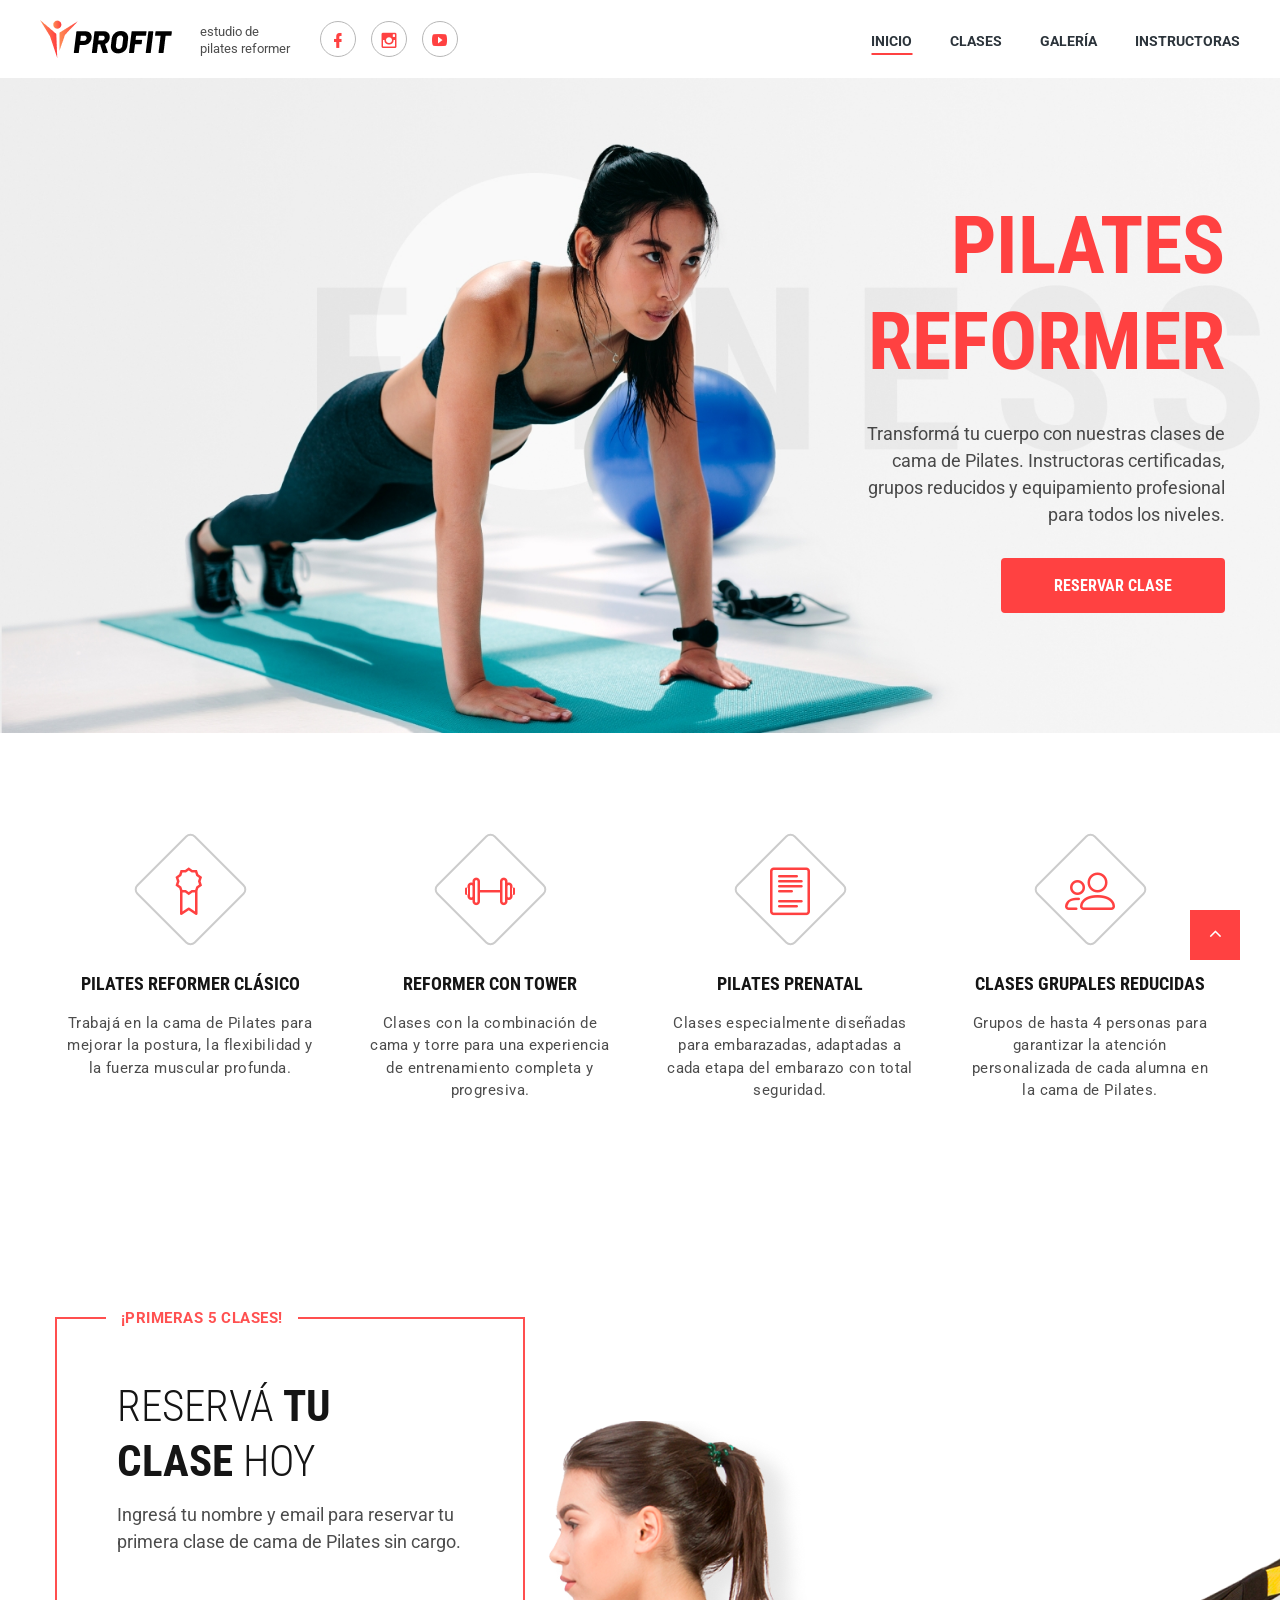
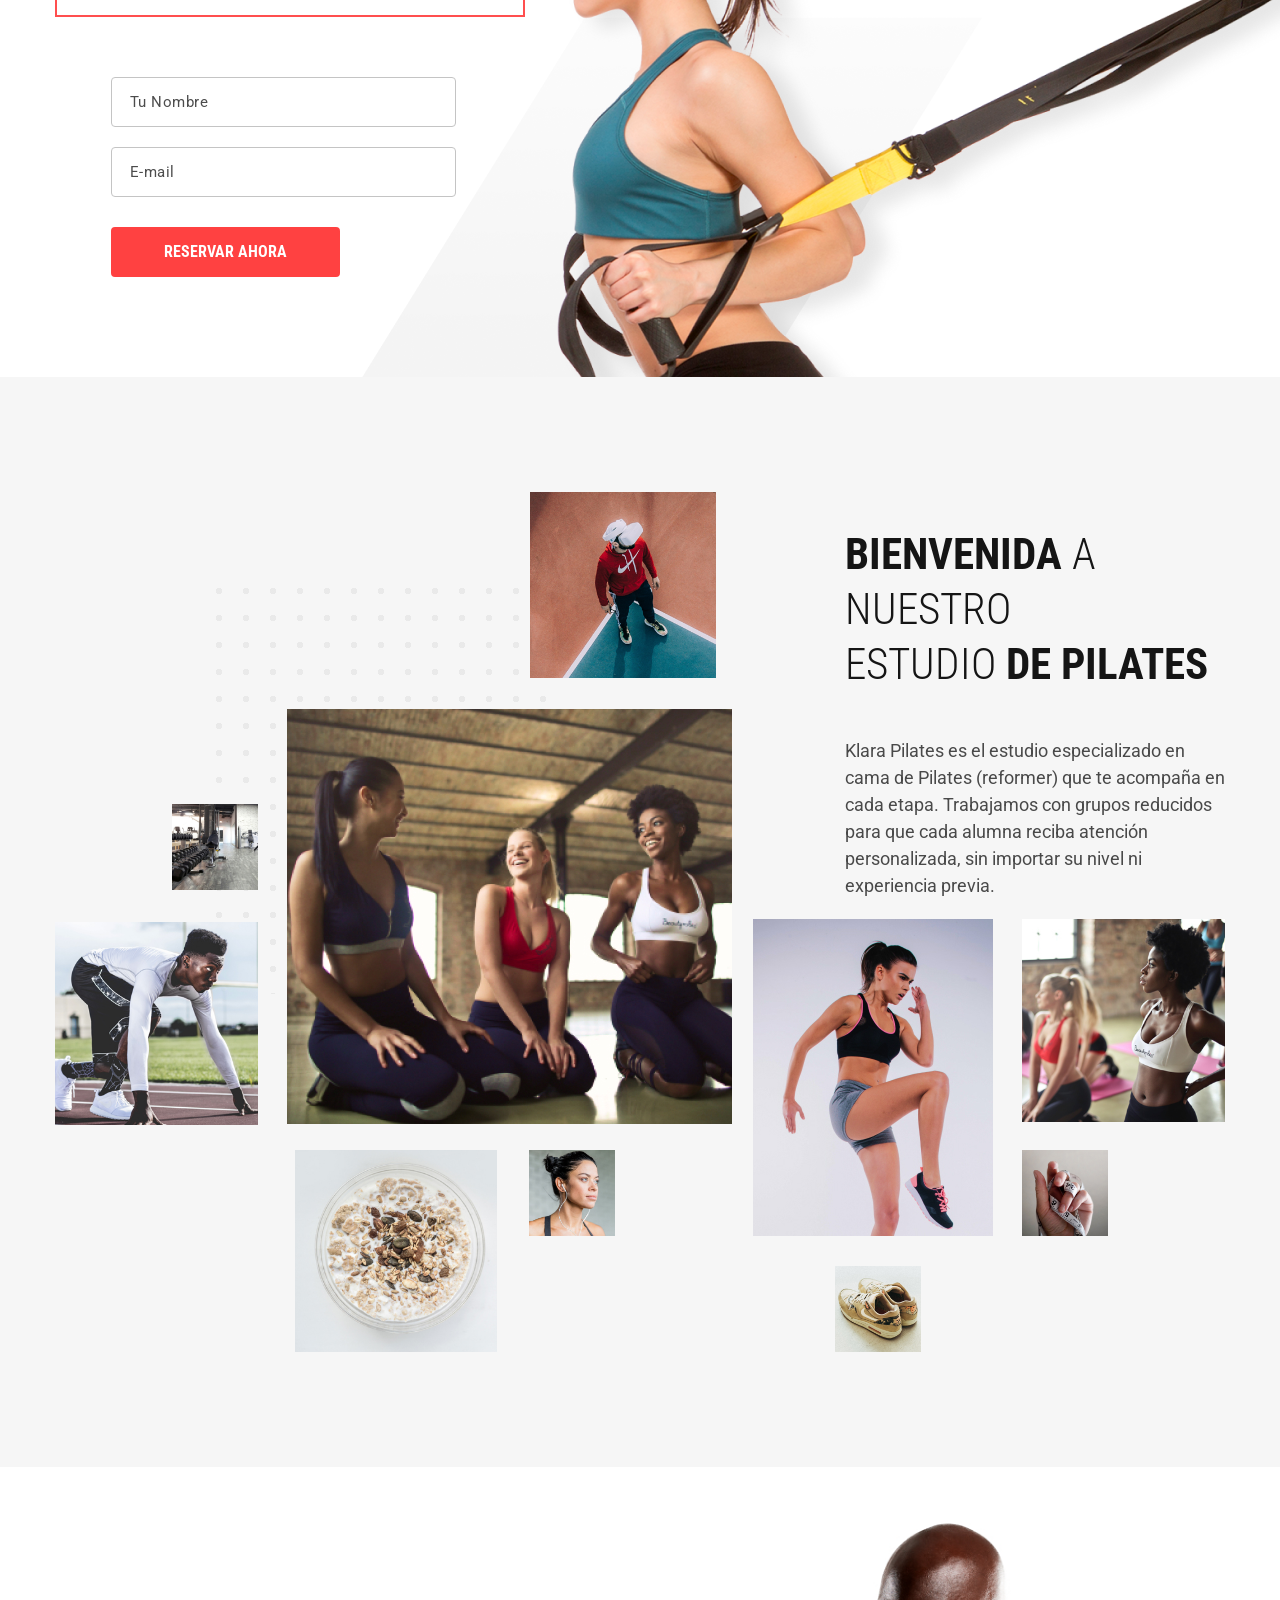
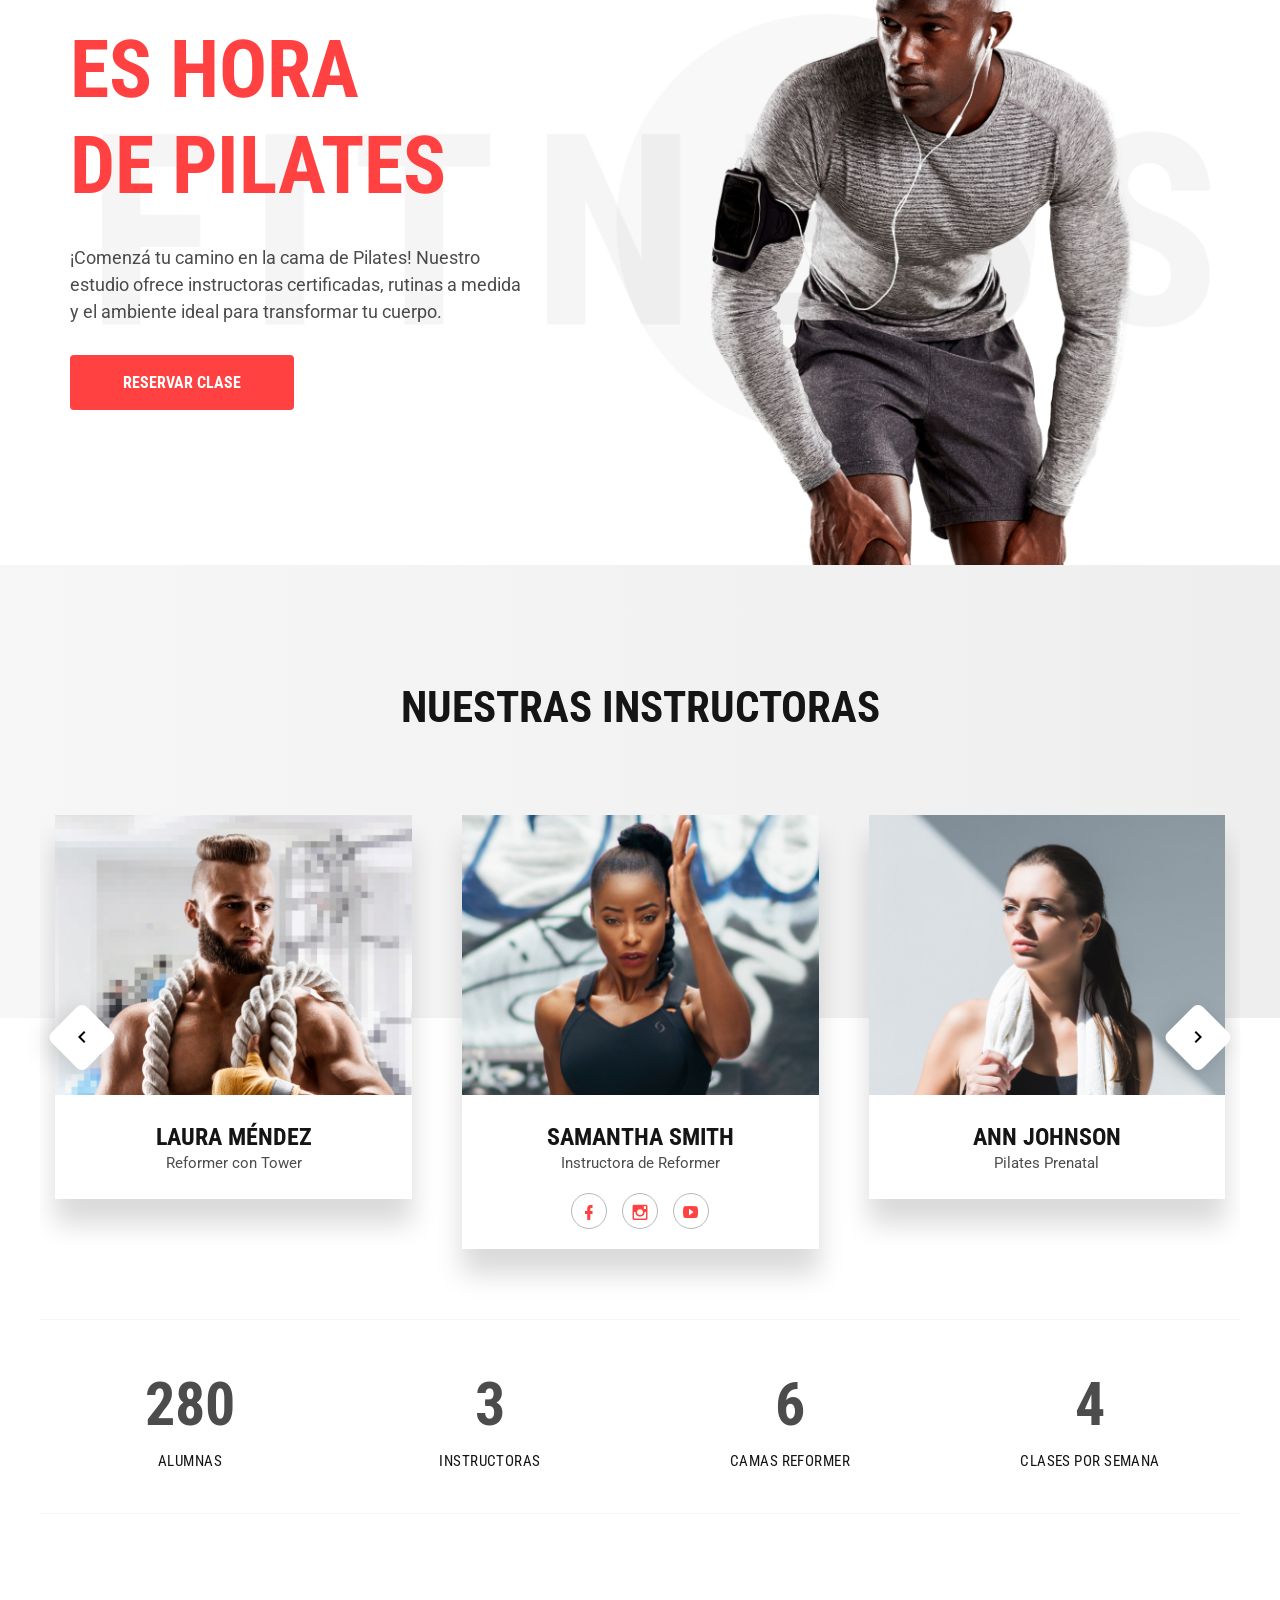
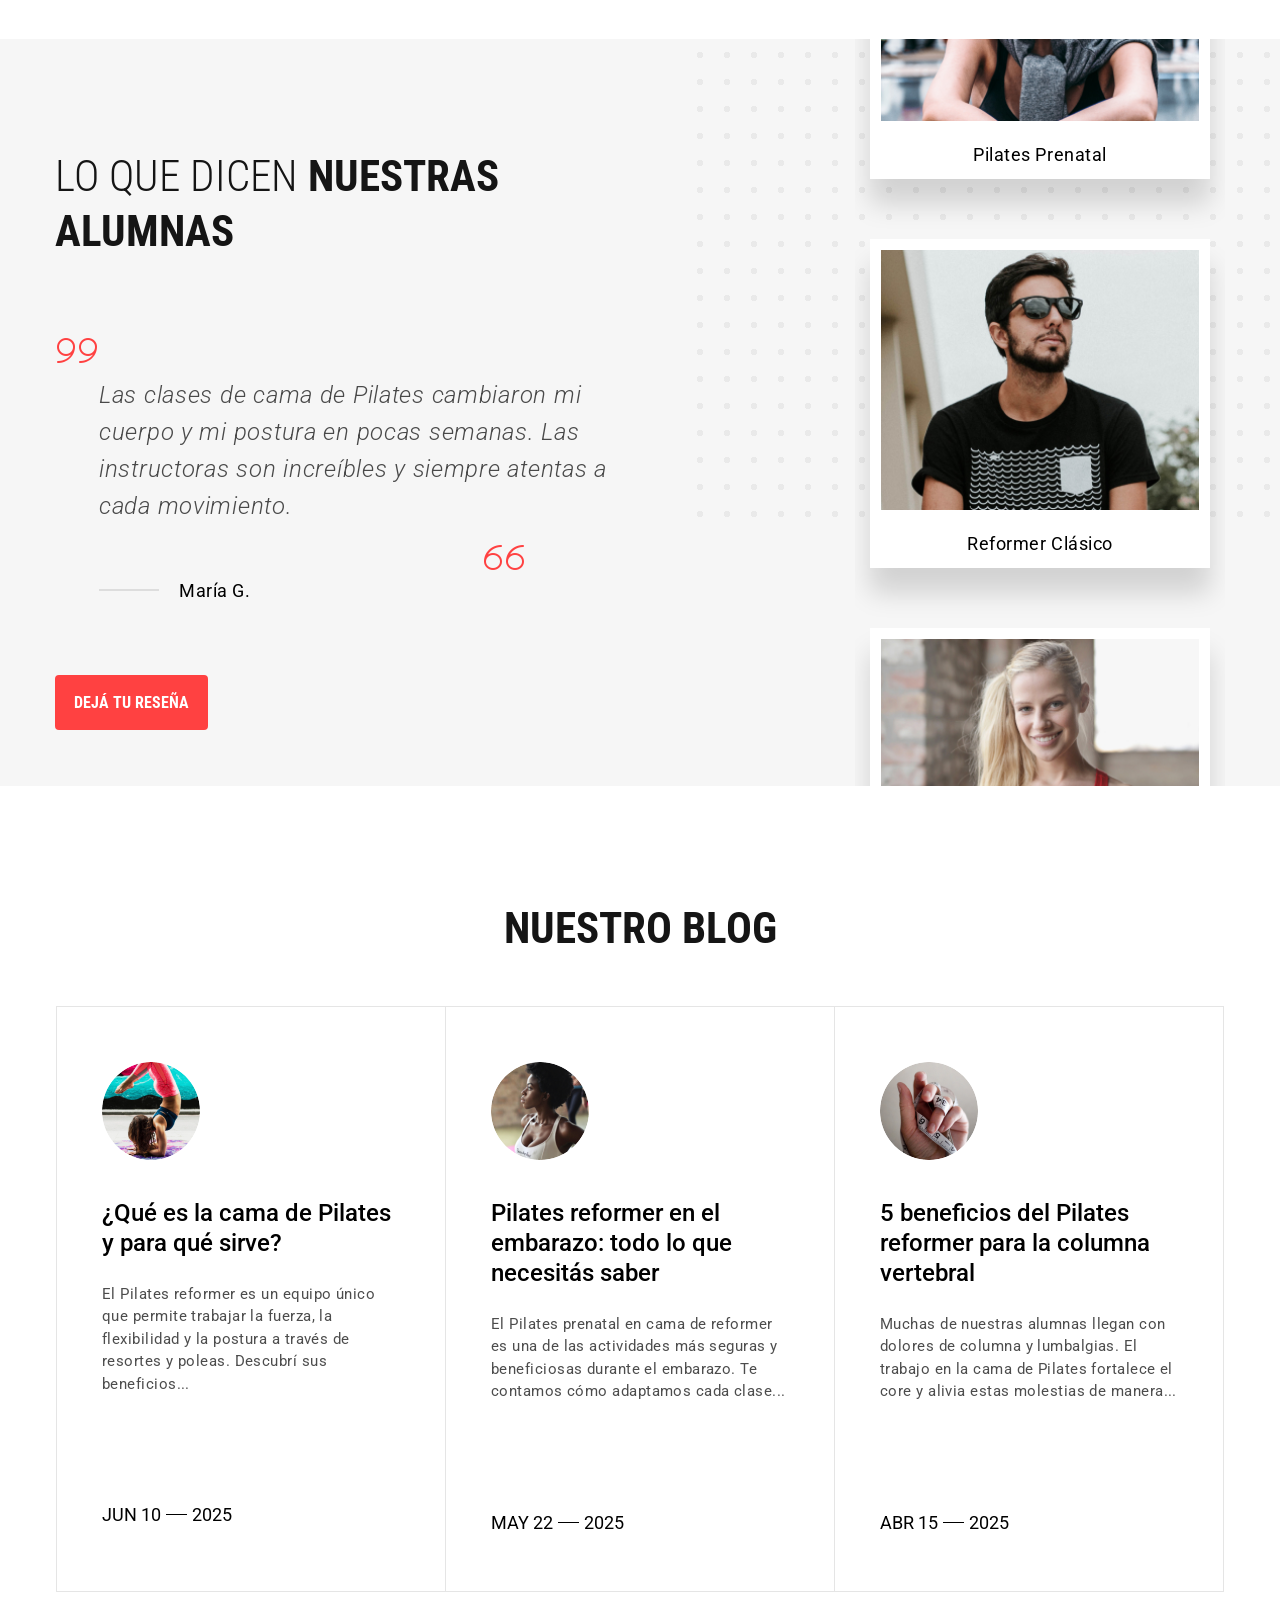
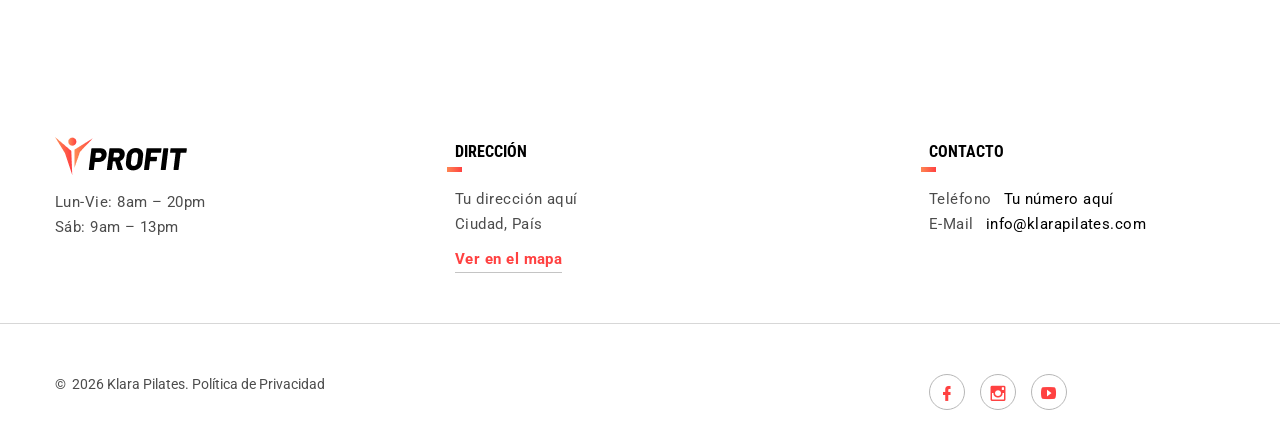
==== commit 4cb29079: "Adapt Klara Pilates website content to Pilates reformer studio All text translated to Spanish and up" ====
--- a/klara-pilates/index.html
+++ b/klara-pilates/index.html
@@ -1,7 +1,7 @@
 <!DOCTYPE html>
 <html class="wide wow-animation" lang="en">
   <head>
-    <title>Home</title>
+    <title>Klara Pilates | Clases de Cama de Pilates</title>
     <meta charset="utf-8">
     <meta name="viewport" content="width=device-width, height=device-height, initial-scale=1.0">
     <meta http-equiv="X-UA-Compatible" content="IE=edge">
@@ -40,7 +40,7 @@
                   </div>
                   <div class="rd-navbar-collapse">
                     <div class="navbar-collapse-content">
-                      <div class="logo-caption"><span>professional</span><span>fitness studio</span></div>
+                      <div class="logo-caption"><span>estudio de</span><span>pilates reformer</span></div>
                       <ul class="social-links">
                         <li><a class="icon mdi mdi-facebook" href="#"></a></li>
                         <li><a class="icon mdi-instagram mdi" href="#"></a></li>
@@ -53,13 +53,13 @@
                   <div class="rd-navbar-nav-wrap">
                     <!-- RD Navbar Nav-->
                     <ul class="rd-navbar-nav">
-                      <li class="rd-nav-item active"><a class="rd-nav-link" href="#home">Home</a>
+                      <li class="rd-nav-item active"><a class="rd-nav-link" href="#home">Inicio</a>
                       </li>
-                      <li class="rd-nav-item"><a class="rd-nav-link" href="#services">Services</a>
+                      <li class="rd-nav-item"><a class="rd-nav-link" href="#services">Clases</a>
                       </li>
-                      <li class="rd-nav-item"><a class="rd-nav-link" href="#gallery">Gallery</a>
+                      <li class="rd-nav-item"><a class="rd-nav-link" href="#gallery">Galería</a>
                       </li>
-                      <li class="rd-nav-item"><a class="rd-nav-link" href="#coaches">Coaches</a>
+                      <li class="rd-nav-item"><a class="rd-nav-link" href="#coaches">Instructoras</a>
                       </li>
                     </ul>
                   </div>
@@ -74,8 +74,8 @@
         <div class="container">
           <div class="row justify-content-md-end justify-content-sm-start">
             <div class="col-lg-4 col-sm-8 col-12 text-md-right">
-              <h1 class="big big-title wow fadeInRight"><span>Best</span><span>Fitness</span></h1>
-              <p class="wow fadeInRight offset-top-30" data-wow-delay=".1s">Our club encourages wellness by providing top-notch equipment, first-class instructors, innovative classes, and qualified staff.</p><a class="wow fadeInRight button button-primary button-md" href="#" data-custom-scroll-to="join-now" data-wow-delay=".2s">join now</a>
+              <h1 class="big big-title wow fadeInRight"><span>Pilates</span><span>Reformer</span></h1>
+              <p class="wow fadeInRight offset-top-30" data-wow-delay=".1s">Transformá tu cuerpo con nuestras clases de cama de Pilates. Instructoras certificadas, grupos reducidos y equipamiento profesional para todos los niveles.</p><a class="wow fadeInRight button button-primary button-md" href="#" data-custom-scroll-to="join-now" data-wow-delay=".2s">reservar clase</a>
             </div>
           </div>
         </div>
@@ -88,8 +88,8 @@
               <figure class="service-box">
                 <div class="square-figure"><span class="icon linearicons-medal-empty"></span></div>
                 <figcaption>
-                  <h5>Quality Service</h5>
-                  <p>At our fitness studio, you can experience the best level of customer service.</p>
+                  <h5>Pilates Reformer Clásico</h5>
+                  <p>Trabajá en la cama de Pilates para mejorar la postura, la flexibilidad y la fuerza muscular profunda.</p>
                 </figcaption>
               </figure>
             </div>
@@ -97,8 +97,8 @@
               <figure class="service-box">
                 <div class="square-figure"><span class="icon linearicons-dumbbell"></span></div>
                 <figcaption>
-                  <h5>Spacious gym</h5>
-                  <p>Our gym has enough place for all kinds of workouts and a wide variety of equipment.</p>
+                  <h5>Reformer con Tower</h5>
+                  <p>Clases con la combinación de cama y torre para una experiencia de entrenamiento completa y progresiva.</p>
                 </figcaption>
               </figure>
             </div>
@@ -106,8 +106,8 @@
               <figure class="service-box">
                 <div class="square-figure"><span class="icon linearicons-document"></span></div>
                 <figcaption>
-                  <h5>unique fitness programs</h5>
-                  <p>Our coaches have developed more than 50 fitness programs and workouts for you.</p>
+                  <h5>Pilates Prenatal</h5>
+                  <p>Clases especialmente diseñadas para embarazadas, adaptadas a cada etapa del embarazo con total seguridad.</p>
                 </figcaption>
               </figure>
             </div>
@@ -115,8 +115,8 @@
               <figure class="service-box">
                 <div class="square-figure"><span class="icon linearicons-users2"></span></div>
                 <figcaption>
-                  <h5>Group classes</h5>
-                  <p>If you prefer training with friends, then our group classes have what you need.</p>
+                  <h5>Clases Grupales Reducidas</h5>
+                  <p>Grupos de hasta 4 personas para garantizar la atención personalizada de cada alumna en la cama de Pilates.</p>
                 </figcaption>
               </figure>
             </div>
@@ -130,9 +130,9 @@
           <div class="row">
             <div class="col-xl-5 col-sm-10 col-12 col-md-8 wow fadeInLeft">
               <div class="cta-wrap">
-                <h2 class="creative-title">start<span> your<br></span><span>workout</span> now</h2>
-                <p>Enter your name and email in the form below to get your first free workout at Profit.</p>
-                <div class="cta-event-time">only 5 days</div>
+                <h2 class="creative-title">reservá<span> tu<br></span><span>clase</span> hoy</h2>
+                <p>Ingresá tu nombre y email para reservar tu primera clase de cama de Pilates sin cargo.</p>
+                <div class="cta-event-time">¡primeras 5 clases!</div>
               </div>
             </div>
           </div>
@@ -141,13 +141,14 @@
               <form class="rd-form rd-mailform rd-form-centered" data-form-output="form-output-global" data-form-type="contact" method="post" action="bat/rd-mailform.php">
                 <div class="form-wrap">
                   <input class="form-input" id="contact-name" type="text" name="name" data-constraints="@Required">
-                  <label class="form-label" for="contact-name">Your Name</label>
+                  <label class="form-label" for="contact-name">Tu Nombre</label>
                 </div>
                 <div class="form-wrap">
                   <input class="form-input" id="contact-email" type="email" name="email" data-constraints="@Email @Required">
                   <label class="form-label" for="contact-email">E-mail</label>
-                </div>
-                <button class="button button-primary button-md" type="submit">Join now</button>
+
+                </div>
+                <button class="button button-primary button-md" type="submit">Reservar ahora</button>
               </form>
             </div>
           </div>
@@ -171,8 +172,8 @@
             </div>
             <div class="gallery-content-wrap wow fadeInRight" data-wow-delay=".4s">
               <div class="gallery-info">
-                <h2><span> welcome</span> to our<br> fitness<span> club</span></h2>
-                <p>Profit is the fitness club that makes fitness totally accessible to everybody. We promise to help people from all walks of life achieve their individual health and fitness goals — no matter their shape, age, and experience.</p>
+                <h2><span> bienvenida</span> a nuestro<br> estudio<span> de pilates</span></h2>
+                <p>Klara Pilates es el estudio especializado en cama de Pilates (reformer) que te acompaña en cada etapa. Trabajamos con grupos reducidos para que cada alumna reciba atención personalizada, sin importar su nivel ni experiencia previa.</p>
               </div>
             </div>
           </div>
@@ -184,8 +185,8 @@
           <div class="row row-30">
             <div class="col">
               <div class="col-xl-5 col-sm-10 col-12 col-md-8 wow fadeInLeft">
-                <h2 class="big big-title">it's time<br>for fitness</h2>
-                <p class="offset-top-30">Experience the state-of-the-art fitness! Our studio offers qualified coaches, tailor-made workouts, and the best atmosphere.</p><a class="button button-primary button-md" href="#" data-custom-scroll-to="join-now">Join now</a>
+                <h2 class="big big-title">es hora<br>de pilates</h2>
+                <p class="offset-top-30">¡Comenzá tu camino en la cama de Pilates! Nuestro estudio ofrece instructoras certificadas, rutinas a medida y el ambiente ideal para transformar tu cuerpo.</p><a class="button button-primary button-md" href="#" data-custom-scroll-to="join-now">Reservar clase</a>
               </div>
             </div>
           </div>
@@ -196,7 +197,7 @@
       <section class="section section-lg slider-modern" id="coaches" data-type="anchor">
         <div class="container">
           <div class="row justify-content-center">
-            <h2 class="text-uppercase">Our Coaches</h2>
+            <h2 class="text-uppercase">Nuestras Instructoras</h2>
           </div>
         </div>
         <div class="container">
@@ -205,7 +206,7 @@
               <div class="slide-preview"><img src="images/slide-preivew-2.jpg" alt=""/>
               </div>
               <div class="slide-description">
-                <h4>Samantha smith</h4><span>Fitness Coach</span>
+                <h4>Samantha Smith</h4><span>Instructora de Reformer</span>
               </div>
               <div class="slide-links">
                 <ul class="social-links">
@@ -219,7 +220,7 @@
               <div class="slide-preview"><img src="images/slide-preivew-4.jpg" alt=""/>
               </div>
               <div class="slide-description">
-                <h4>Ann Johnson</h4><span>Yoga Coach</span>
+                <h4>Ann Johnson</h4><span>Pilates Prenatal</span>
               </div>
               <div class="slide-links">
                 <ul class="social-links">
@@ -233,7 +234,7 @@
               <div class="slide-preview"><img src="images/slide-preivew-3.jpg" alt=""/>
               </div>
               <div class="slide-description">
-                <h4>kate Peterson</h4><span>Pilates Coach</span>
+                <h4>Kate Peterson</h4><span>Reformer Avanzado</span>
               </div>
               <div class="slide-links">
                 <ul class="social-links">
@@ -247,7 +248,7 @@
               <div class="slide-preview"><img src="images/slide-preivew-1.jpg" alt=""/>
               </div>
               <div class="slide-description">
-                <h4>john doe</h4><span>CrossFit Coach</span>
+                <h4>Laura Méndez</h4><span>Reformer con Tower</span>
               </div>
               <div class="slide-links">
                 <ul class="social-links">
@@ -266,26 +267,26 @@
           <div class="row justify-content-center border-classic border-classic-big">
             <div class="col-sm-6 col-md-3 wow fadeInLeft" data-wow-delay=".3s">
               <div class="counter-creative">
-                <div class="counter-creative-number"><span class="counter">130</span></div>
-                <h6 class="counter-creative-title">Clients</h6>
+                <div class="counter-creative-number"><span class="counter">350</span></div>
+                <h6 class="counter-creative-title">Alumnas</h6>
               </div>
             </div>
             <div class="col-sm-6 col-md-3 wow fadeInUp">
               <div class="counter-creative">
-                <div class="counter-creative-number"><span class="counter">25</span></div>
-                <h6 class="counter-creative-title">Coaches</h6>
+                <div class="counter-creative-number"><span class="counter">4</span></div>
+                <h6 class="counter-creative-title">Instructoras</h6>
               </div>
             </div>
             <div class="col-sm-6 col-md-3 wow fadeInUp">
               <div class="counter-creative">
-                <div class="counter-creative-number"><span class="counter">09</span></div>
-                <h6 class="counter-creative-title">awards</h6>
+                <div class="counter-creative-number"><span class="counter">8</span></div>
+                <h6 class="counter-creative-title">Camas Reformer</h6>
               </div>
             </div>
             <div class="col-sm-6 col-md-3 wow fadeInRight" data-wow-delay=".3s">
               <div class="counter-creative">
-                <div class="counter-creative-number"><span class="counter">25</span></div>
-                <h6 class="counter-creative-title">Groups</h6>
+                <div class="counter-creative-number"><span class="counter">5</span></div>
+                <h6 class="counter-creative-title">Clases por Semana</h6>
               </div>
             </div>
           </div>
@@ -297,86 +298,86 @@
         <div class="container">
           <div class="row justify-content-lg-between justify-content-center dots-creative">
             <div class="col-xl-6 col-md-12 col-12 wow fadeInLeft">
-              <h2 class="creative-title">What our<span> clients say</span></h2>
+              <h2 class="creative-title">Lo que dicen<span> nuestras alumnas</span></h2>
               <div class="slider-creative-content">
                 <!-- Slick Carousel-->
                 <div class="slick-slider carousel-parent" data-arrows="true" data-loop="true" data-dots="false" data-swipe="false" data-items="1" data-child="#child-carousel" data-for="#child-carousel">
                   <div class="slide-creative">
                     <div class="slide-content">
                       <div class="quotes-creative"><span class="top-quote icon linearicons-quote-close"></span><span class="bottom-quote icon linearicons-quote-open"></span>
-                        <p>The coaches are knowledgeable and sincerely dedicated to helping everyone scale to their current ability, improve strength, and have fun.</p>
-                      </div>
-                      <div class="creative-text">Jack Wilson</div>
-                    </div>
-                  </div>
-                  <div class="slide-creative">
-                    <div class="slide-content">
-                      <div class="quotes-creative"><span class="top-quote icon linearicons-quote-close"></span><span class="bottom-quote icon linearicons-quote-open"></span>
-                        <p>I came here to acquire the shape of my body I had half a year ago. I was quite surprised with a range of services and assistance they offered me.</p>
-                      </div>
-                      <div class="creative-text">Judith Patterson</div>
-                    </div>
-                  </div>
-                  <div class="slide-creative">
-                    <div class="slide-content">
-                      <div class="quotes-creative"><span class="top-quote icon linearicons-quote-close"></span><span class="bottom-quote icon linearicons-quote-open"></span>
-                        <p>I have had the phenomenal pleasure of working out with your coaches as a client and friend throughout the course of the last year.</p>
-                      </div>
-                      <div class="creative-text">Nancy Jackson</div>
-                    </div>
-                  </div>
-                  <div class="slide-creative">
-                    <div class="slide-content">
-                      <div class="quotes-creative"><span class="top-quote icon linearicons-quote-close"></span><span class="bottom-quote icon linearicons-quote-open"></span>
-                        <p>The coaches are knowledgeable and sincerely dedicated to helping everyone scale to their current ability, improve strength, and have fun.</p>
-                      </div>
-                      <div class="creative-text">Jack Wilson</div>
-                    </div>
-                  </div>
-                  <div class="slide-creative">
-                    <div class="slide-content">
-                      <div class="quotes-creative"><span class="top-quote icon linearicons-quote-close"></span><span class="bottom-quote icon linearicons-quote-open"></span>
-                        <p>I came here to acquire the shape of my body I had half a year ago. I was quite surprised with a range of services and assistance they offered me.</p>
-                      </div>
-                      <div class="creative-text">Judith Patterson</div>
-                    </div>
-                  </div>
-                  <div class="slide-creative">
-                    <div class="slide-content">
-                      <div class="quotes-creative"><span class="top-quote icon linearicons-quote-close"></span><span class="bottom-quote icon linearicons-quote-open"></span>
-                        <p>I have had the phenomenal pleasure of working out with your coaches as a client and friend throughout the course of the last year.</p>
-                      </div>
-                      <div class="creative-text">Nancy Jackson</div>
-                    </div>
-                  </div>
-                </div>
-              </div><a class="button button-primary button-md" href="#">leave your Review</a>
+                        <p>Las clases de cama de Pilates cambiaron mi cuerpo y mi postura en pocas semanas. Las instructoras son increíbles y siempre atentas a cada movimiento.</p>
+                      </div>
+                      <div class="creative-text">María G.</div>
+                    </div>
+                  </div>
+                  <div class="slide-creative">
+                    <div class="slide-content">
+                      <div class="quotes-creative"><span class="top-quote icon linearicons-quote-close"></span><span class="bottom-quote icon linearicons-quote-open"></span>
+                        <p>Empecé con Pilates reformer después de un problema de columna y los resultados fueron notables. Lo recomiendo a todas las que buscan mejorar su salud.</p>
+                      </div>
+                      <div class="creative-text">Claudia R.</div>
+                    </div>
+                  </div>
+                  <div class="slide-creative">
+                    <div class="slide-content">
+                      <div class="quotes-creative"><span class="top-quote icon linearicons-quote-close"></span><span class="bottom-quote icon linearicons-quote-open"></span>
+                        <p>El ambiente del estudio es hermoso y las clases en la cama de Pilates son el momento que más espero de mi semana. ¡Totalmente adictivo!</p>
+                      </div>
+                      <div class="creative-text">Valentina S.</div>
+                    </div>
+                  </div>
+                  <div class="slide-creative">
+                    <div class="slide-content">
+                      <div class="quotes-creative"><span class="top-quote icon linearicons-quote-close"></span><span class="bottom-quote icon linearicons-quote-open"></span>
+                        <p>Las clases de cama de Pilates cambiaron mi cuerpo y mi postura en pocas semanas. Las instructoras son increíbles y siempre atentas a cada movimiento.</p>
+                      </div>
+                      <div class="creative-text">María G.</div>
+                    </div>
+                  </div>
+                  <div class="slide-creative">
+                    <div class="slide-content">
+                      <div class="quotes-creative"><span class="top-quote icon linearicons-quote-close"></span><span class="bottom-quote icon linearicons-quote-open"></span>
+                        <p>Empecé con Pilates reformer después de un problema de columna y los resultados fueron notables. Lo recomiendo a todas las que buscan mejorar su salud.</p>
+                      </div>
+                      <div class="creative-text">Claudia R.</div>
+                    </div>
+                  </div>
+                  <div class="slide-creative">
+                    <div class="slide-content">
+                      <div class="quotes-creative"><span class="top-quote icon linearicons-quote-close"></span><span class="bottom-quote icon linearicons-quote-open"></span>
+                        <p>El ambiente del estudio es hermoso y las clases en la cama de Pilates son el momento que más espero de mi semana. ¡Totalmente adictivo!</p>
+                      </div>
+                      <div class="creative-text">Valentina S.</div>
+                    </div>
+                  </div>
+                </div>
+              </div><a class="button button-primary button-md" href="#">Dejá tu reseña</a>
             </div>
             <div class="col-xl-4 col-md-12 col-sm-12 col-12 wow fadeInRight">
               <div class="slick-slider slick-child" id="child-carousel" data-for=".carousel-parent" data-arrows="false" data-loop="true" data-dots="true" data-swipe="false" data-items="2" data-sm-items="2" data-xl-items="1" data-lg-items="3" data-md-items="2">
                 <div class="slide-creative-small">
                   <div class="preview-wrap"><img src="images/slider-item-1.jpg" alt=""/>
-                  </div><span>- 44 lbs</span>
+                  </div><span>Reformer Clásico</span>
                 </div>
                 <div class="slide-creative-small">
                   <div class="preview-wrap"><img src="images/slider-item-2.jpg" alt=""/>
-                  </div><span>- 55 lbs</span>
+                  </div><span>Reformer + Tower</span>
                 </div>
                 <div class="slide-creative-small">
                   <div class="preview-wrap"><img src="images/slider-item-3.jpg" alt=""/>
-                  </div><span>- 61 lbs</span>
+                  </div><span>Pilates Prenatal</span>
                 </div>
                 <div class="slide-creative-small">
                   <div class="preview-wrap"><img src="images/slider-item-1.jpg" alt=""/>
-                  </div><span>- 44 lbs</span>
+                  </div><span>Reformer Clásico</span>
                 </div>
                 <div class="slide-creative-small">
                   <div class="preview-wrap"><img src="images/slider-item-2.jpg" alt=""/>
-                  </div><span>- 55 lbs</span>
+                  </div><span>Reformer + Tower</span>
                 </div>
                 <div class="slide-creative-small">
                   <div class="preview-wrap"><img src="images/slider-item-3.jpg" alt=""/>
-                  </div><span>- 61 lbs</span>
+                  </div><span>Pilates Prenatal</span>
                 </div>
               </div>
             </div>
@@ -389,17 +390,17 @@
         <div class="container">
           <div class="row row-50 justify-content-center no-gutters">
             <div class="col-12 text-center">
-              <h2 class="text-uppercase">Our Blog</h2>
+              <h2 class="text-uppercase">Nuestro Blog</h2>
             </div>
             <div class="col-xl-4 col-bordered col-lg-6 col-sm-10 col-12 fadeInLeft wow" data-wow-delay=".2s">
               <div class="post-classic">
                 <div class="post-preview"><img src="images/post-img-1.png" alt=""/>
                 </div>
                 <div class="post-title">
-                  <h4><a href="#">Start Walking and Improve Your Health</a></h4>
-                </div>
-                <div class="post-description">Walking has several benefits for your health including preventing heart disease. Walking also addresses a lot of risk factors...</div><a class="button button-primary button-md" href="#">read more</a>
-                <div class="post-date">JUL 15<span></span>2019</div>
+                  <h4><a href="#">¿Qué es la cama de Pilates y para qué sirve?</a></h4>
+                </div>
+                <div class="post-description">El Pilates reformer es un equipo único que permite trabajar la fuerza, la flexibilidad y la postura a través de resortes y poleas. Descubrí sus beneficios...</div><a class="button button-primary button-md" href="#">leer más</a>
+                <div class="post-date">JUN 10<span></span>2025</div>
               </div>
             </div>
             <div class="col-xl-4 col-bordered col-lg-6 col-sm-10 col-12 wow fadeInUp" data-wow-delay=".3s">
@@ -407,10 +408,10 @@
                 <div class="post-preview"><img src="images/post-img-2.png" alt=""/>
                 </div>
                 <div class="post-title">
-                  <h4><a href="#">Mistakes to Avoid When Doing Squats</a></h4>
-                </div>
-                <div class="post-description">Squats are a simple exercise for all fitness levels. Here are some tips to ensure you are practicing the correct technique when...</div><a class="button button-primary button-md" href="#">read more</a>
-                <div class="post-date">JUL 10<span></span>2019</div>
+                  <h4><a href="#">Pilates reformer en el embarazo: todo lo que necesitás saber</a></h4>
+                </div>
+                <div class="post-description">El Pilates prenatal en cama de reformer es una de las actividades más seguras y beneficiosas durante el embarazo. Te contamos cómo adaptamos cada clase...</div><a class="button button-primary button-md" href="#">leer más</a>
+                <div class="post-date">MAY 22<span></span>2025</div>
               </div>
             </div>
             <div class="col-xl-4 col-bordered col-lg-6 col-sm-10 col-12 wow fadeInRight" data-wow-delay=".2s">
@@ -418,10 +419,10 @@
                 <div class="post-preview"><img src="images/post-img-3.png" alt=""/>
                 </div>
                 <div class="post-title">
-                  <h4><a href="#">Keeping Your Fitness Goals on Track at Work</a></h4>
-                </div>
-                <div class="post-description">Long hours, demanding clients and deadlines can distract you from your health and fitness goals during work hours. Here...</div><a class="button button-primary button-md" href="#">read more</a>
-                <div class="post-date">JUL 5<span></span>2019</div>
+                  <h4><a href="#">5 beneficios del Pilates reformer para la columna vertebral</a></h4>
+                </div>
+                <div class="post-description">Muchas de nuestras alumnas llegan con dolores de columna y lumbalgias. El trabajo en la cama de Pilates fortalece el core y alivia estas molestias de manera...</div><a class="button button-primary button-md" href="#">leer más</a>
+                <div class="post-date">ABR 15<span></span>2025</div>
               </div>
             </div>
           </div>
@@ -433,24 +434,24 @@
           <div class="row row-30 justify-content-center">
             <div class="col-md-4 col-sm-6"><a class="brand" href="index.html"><img src="images/logo-default-145x38.png" alt="" width="145" height="38"/></a>
               <ul>
-                <li>Mon-Fri: 8am – 7pm</li>
-                <li>Sat-Sun: 9am – 5pm</li>
+                <li>Lun-Vie: 8am – 20pm</li>
+                <li>Sáb: 9am – 13pm</li>
               </ul>
             </div>
             <div class="col-md-4 col-sm-6">
-              <h6>Address</h6>
+              <h6>Dirección</h6>
               <ul>
-                <li>8439 Pierce Court</li>
-                <li>Sacramento, CA 95820</li>
-                <li><a class="map-link" href="#">Find us on map</a></li>
+                <li>Tu dirección aquí</li>
+                <li>Ciudad, País</li>
+                <li><a class="map-link" href="#">Ver en el mapa</a></li>
               </ul>
             </div>
             <div class="col-md-4 col-sm-6">
               <div class="centered-content">
-                <h6>get in touch</h6>
+                <h6>Contacto</h6>
                 <ul class="contact-links">
-                  <li><span>Phone</span><a href="tel:#">1-800-123-1234</a></li>
-                  <li><span>E-Mail</span><a href="mailto:#">Info@demolink.org</a></li>
+                  <li><span>Teléfono</span><a href="tel:#">Tu número aquí</a></li>
+                  <li><span>E-Mail</span><a href="mailto:#">info@klarapilates.com</a></li>
                 </ul>
               </div>
             </div>
@@ -462,7 +463,7 @@
         <div class="container">
           <div class="row row-30 justify-content-xl-between justify-content-center flex-column-reverse flex-md-row">
             <div class="col-12 col-md-7">
-              <p class="rights"><span>&copy;&nbsp; </span><span class="copyright-year"></span><span>&nbsp;</span><span>Profit</span><span>.&nbsp;</span><a href="#">Privacy Policy</a></p>
+              <p class="rights"><span>&copy;&nbsp; </span><span class="copyright-year"></span><span>&nbsp;</span><span>Klara Pilates</span><span>.&nbsp;</span><a href="#">Política de Privacidad</a></p>
             </div>
             <div class="col-12 col-md-4">
               <div class="centered-content">
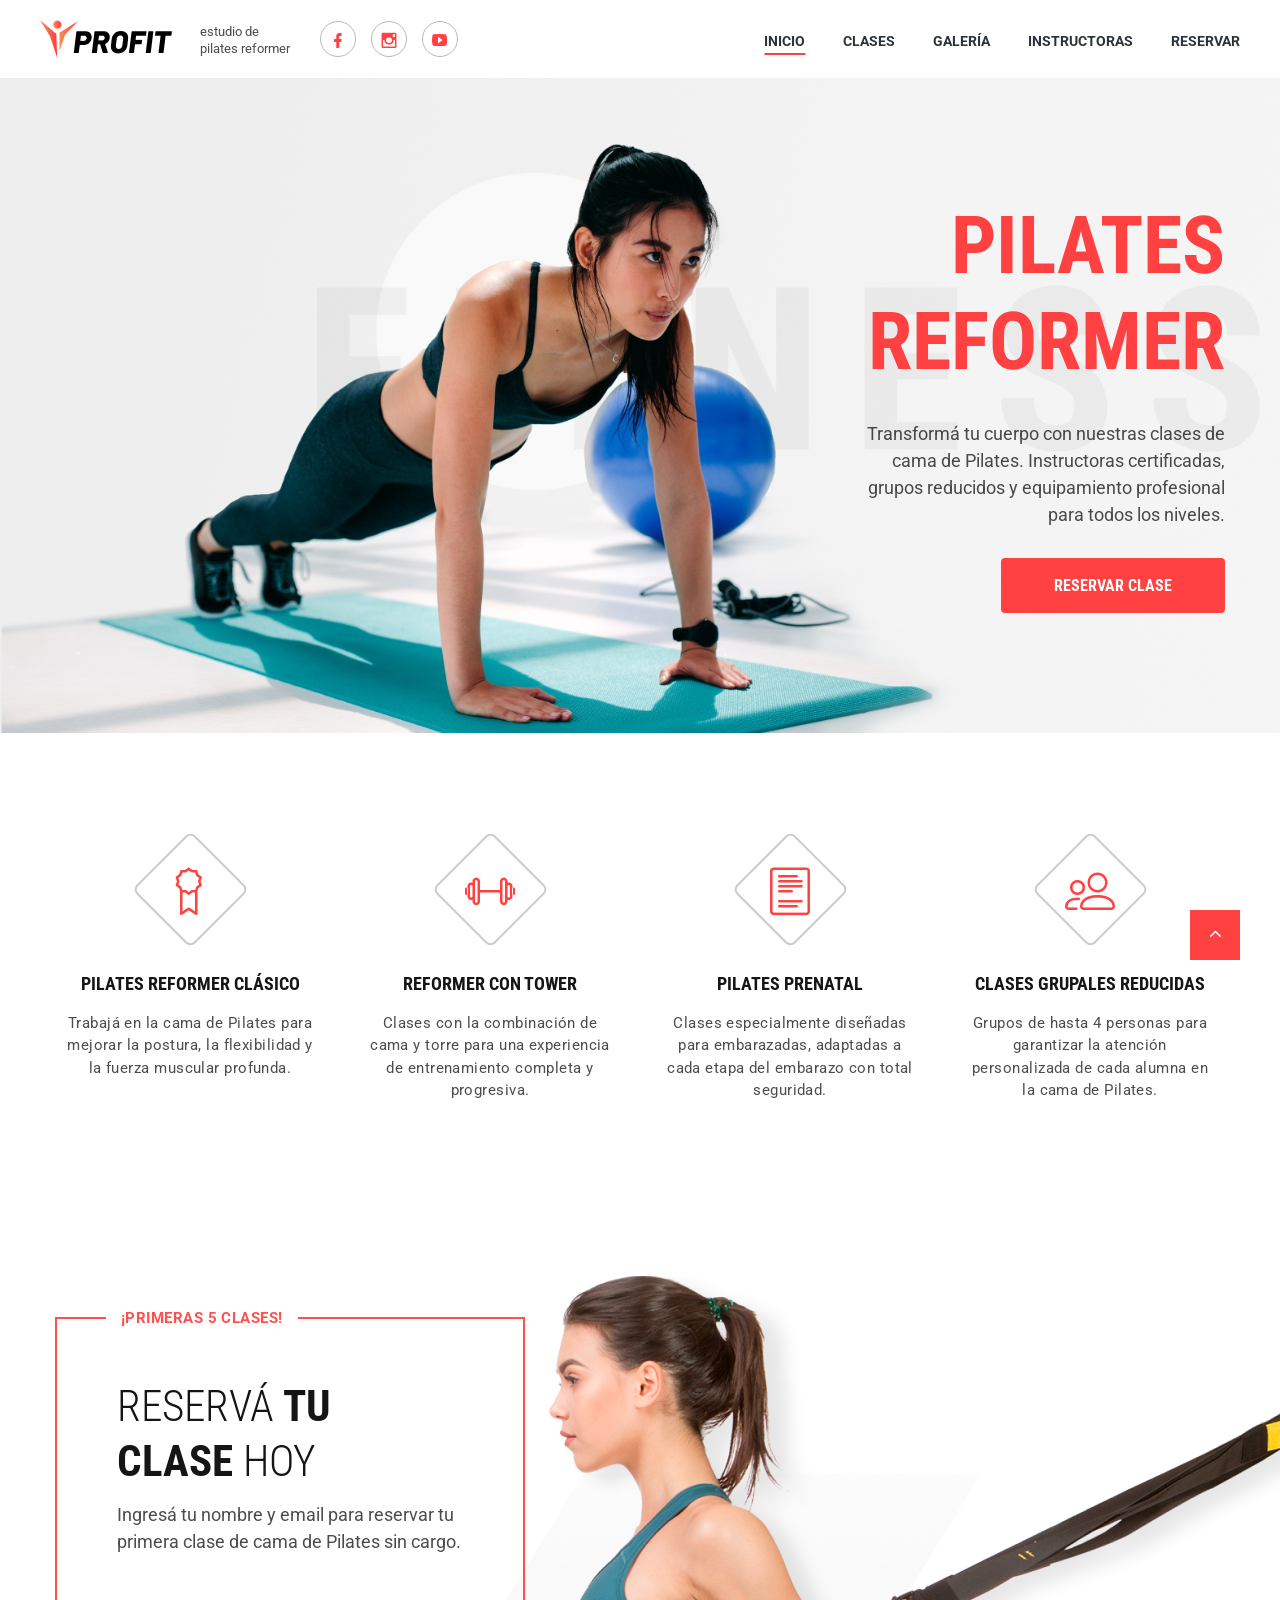
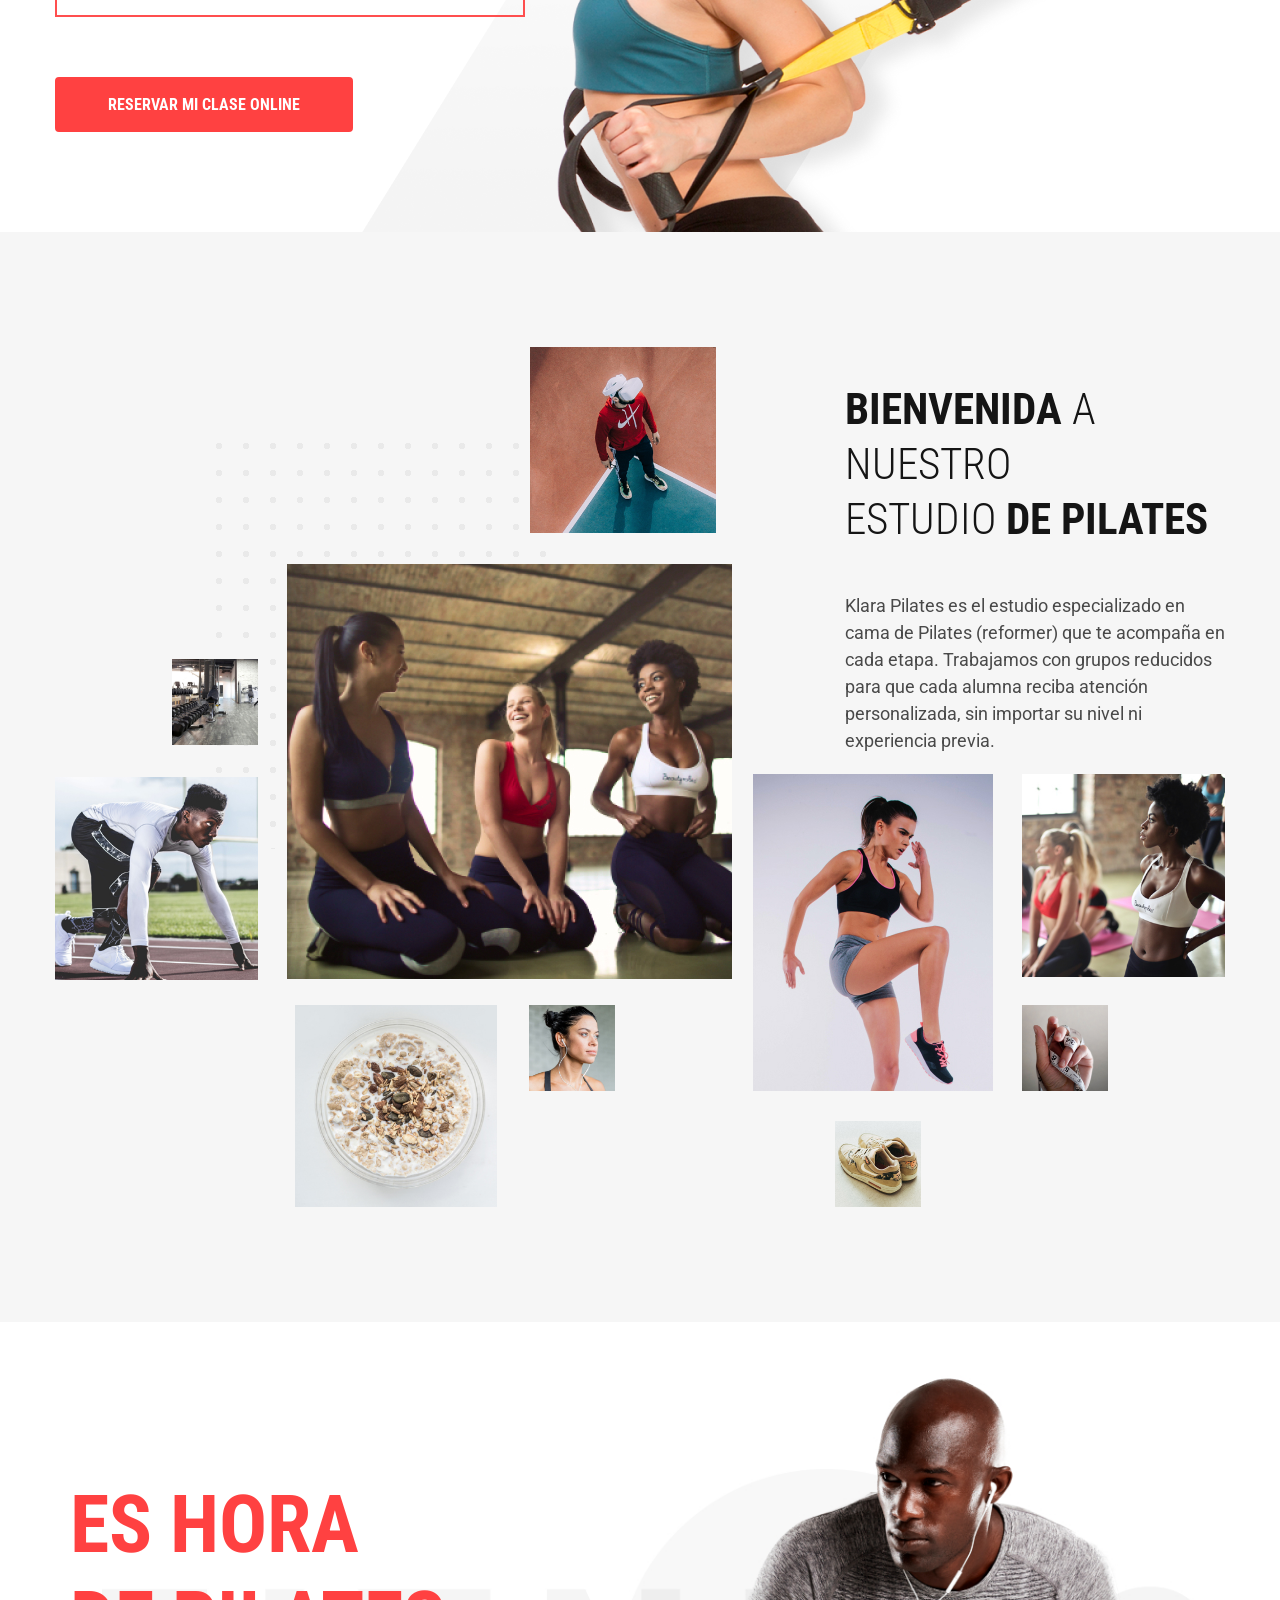
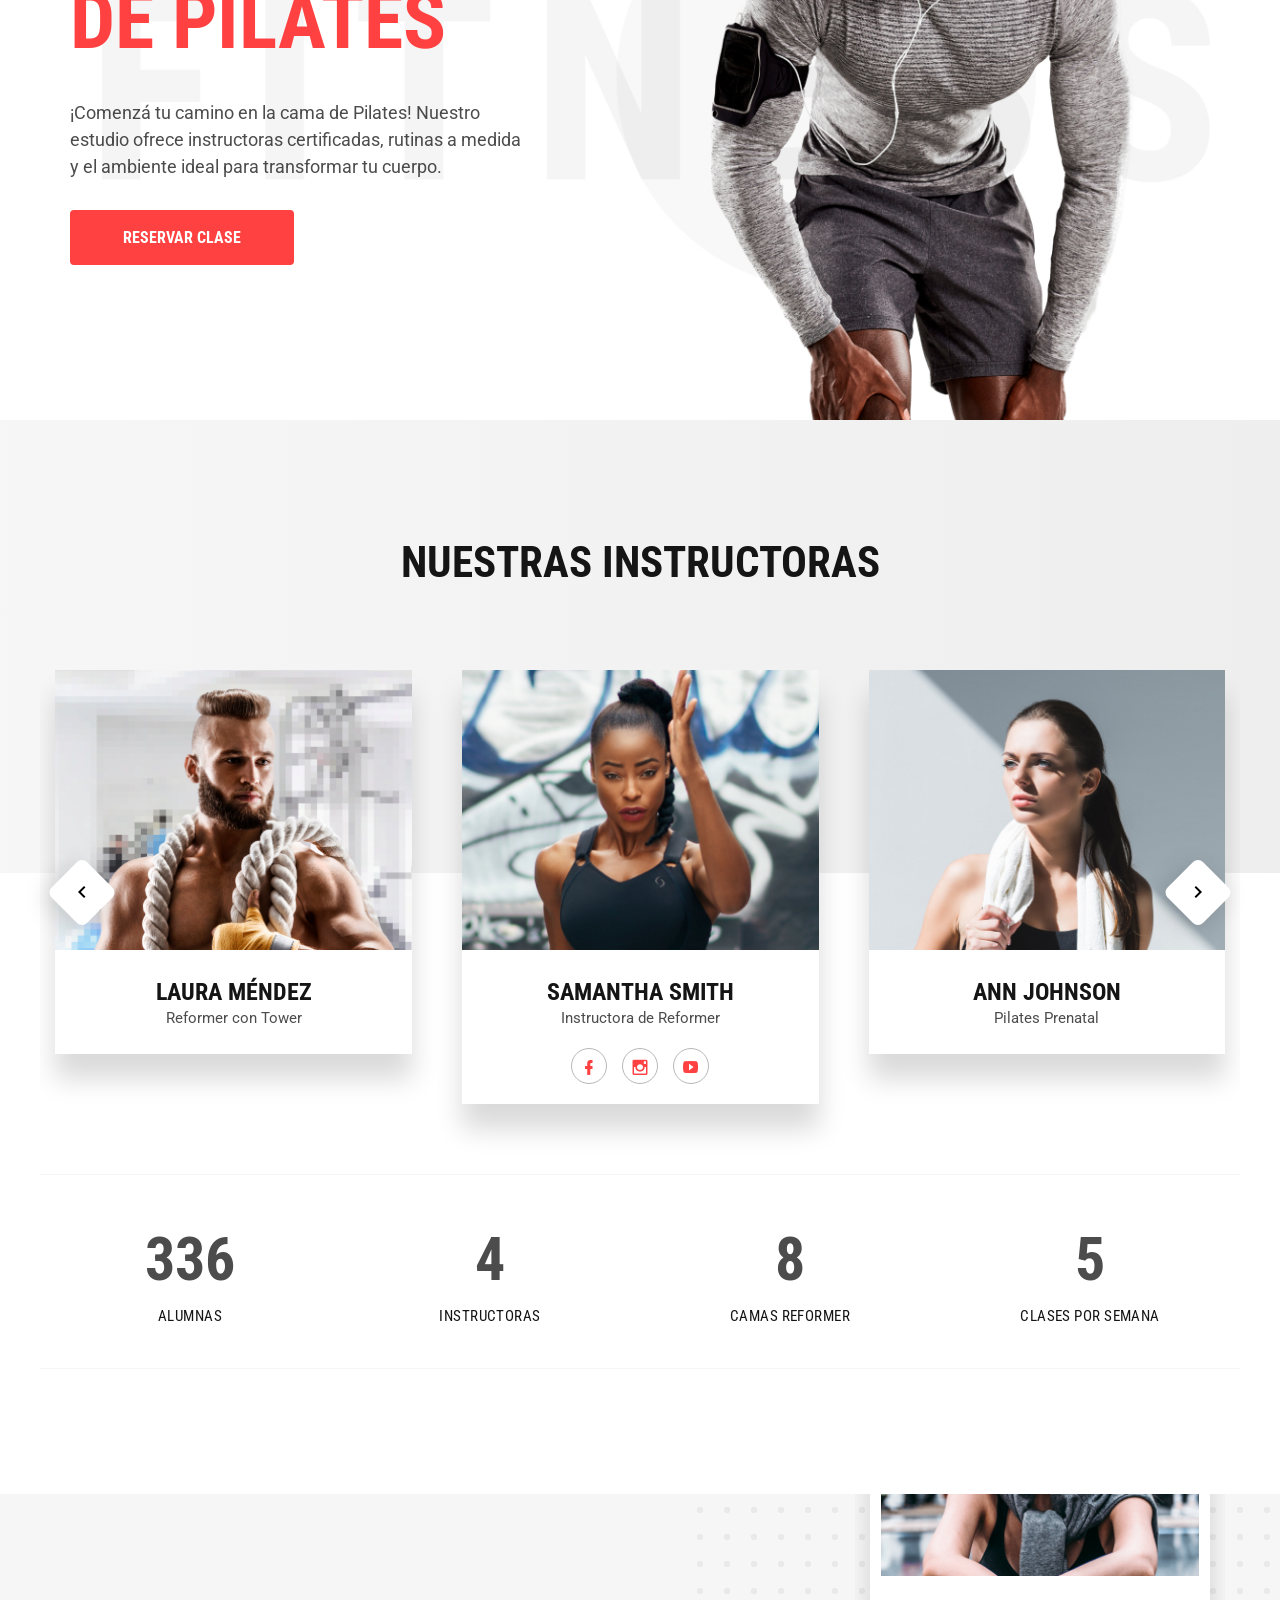
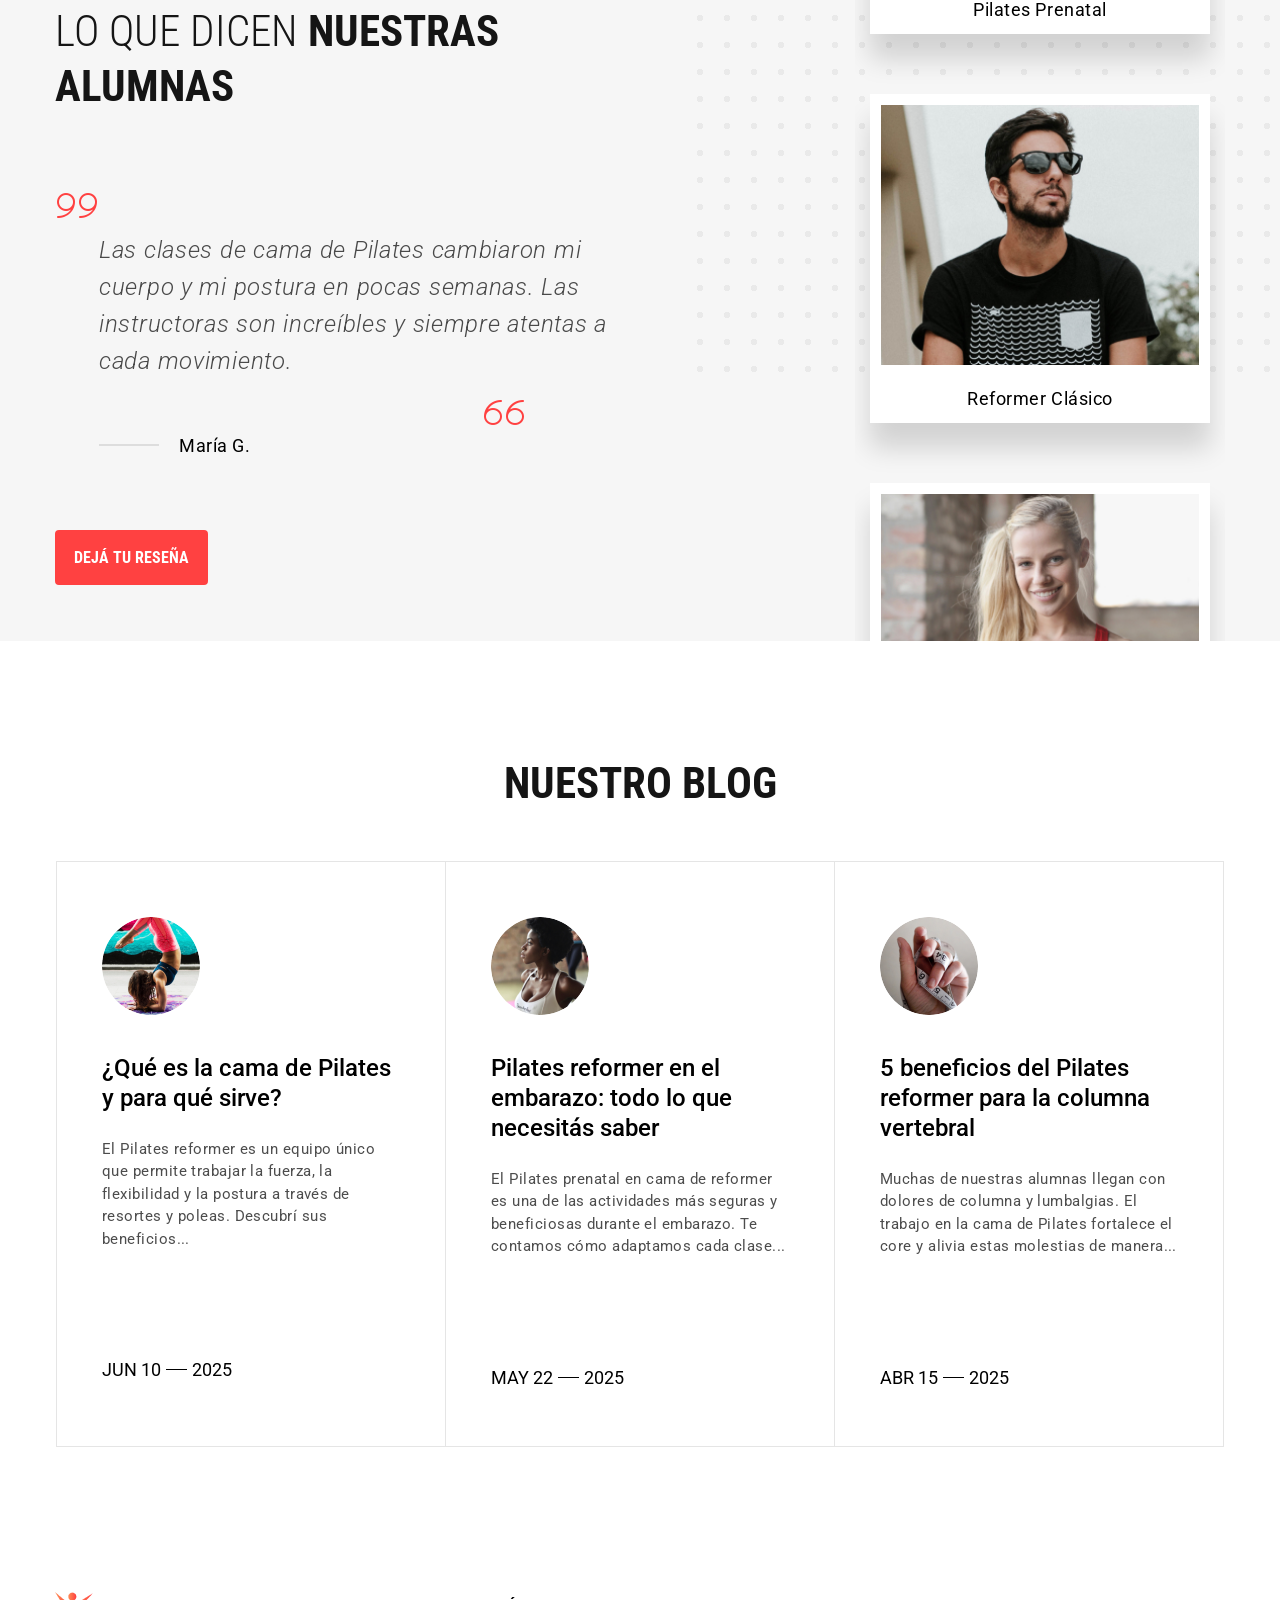
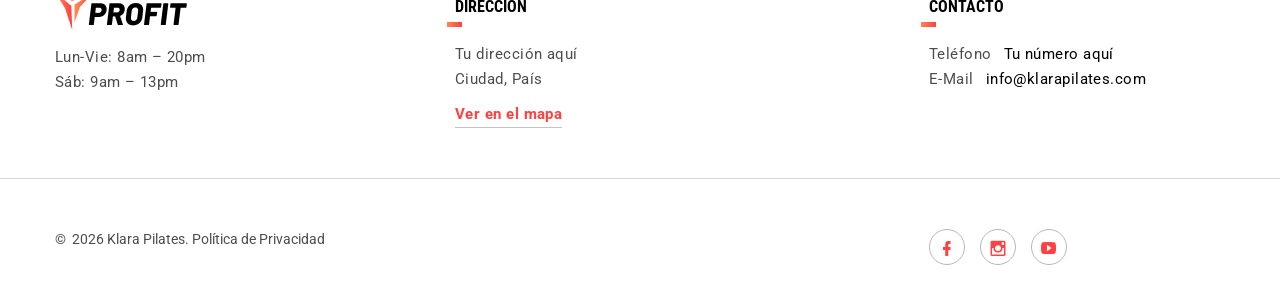
==== commit 80cc3365: "Add online booking system and admin panel for Klara Pilates - reservar.php: public booking page with" ====
--- a/klara-pilates/index.html
+++ b/klara-pilates/index.html
@@ -61,6 +61,8 @@
                       </li>
                       <li class="rd-nav-item"><a class="rd-nav-link" href="#coaches">Instructoras</a>
                       </li>
+                      <li class="rd-nav-item"><a class="rd-nav-link" href="reservar.php">Reservar</a>
+                      </li>
                     </ul>
                   </div>
                 </div>
@@ -75,7 +77,7 @@
           <div class="row justify-content-md-end justify-content-sm-start">
             <div class="col-lg-4 col-sm-8 col-12 text-md-right">
               <h1 class="big big-title wow fadeInRight"><span>Pilates</span><span>Reformer</span></h1>
-              <p class="wow fadeInRight offset-top-30" data-wow-delay=".1s">Transformá tu cuerpo con nuestras clases de cama de Pilates. Instructoras certificadas, grupos reducidos y equipamiento profesional para todos los niveles.</p><a class="wow fadeInRight button button-primary button-md" href="#" data-custom-scroll-to="join-now" data-wow-delay=".2s">reservar clase</a>
+              <p class="wow fadeInRight offset-top-30" data-wow-delay=".1s">Transformá tu cuerpo con nuestras clases de cama de Pilates. Instructoras certificadas, grupos reducidos y equipamiento profesional para todos los niveles.</p><a class="wow fadeInRight button button-primary button-md" href="reservar.php" data-wow-delay=".2s">reservar clase</a>
             </div>
           </div>
         </div>
@@ -138,18 +140,7 @@
           </div>
           <div class="row">
             <div class="col-xl-5 col-sm-10 col-12 col-md-8 wow fadeInUp" data-wow-delay=".2s">
-              <form class="rd-form rd-mailform rd-form-centered" data-form-output="form-output-global" data-form-type="contact" method="post" action="bat/rd-mailform.php">
-                <div class="form-wrap">
-                  <input class="form-input" id="contact-name" type="text" name="name" data-constraints="@Required">
-                  <label class="form-label" for="contact-name">Tu Nombre</label>
-                </div>
-                <div class="form-wrap">
-                  <input class="form-input" id="contact-email" type="email" name="email" data-constraints="@Email @Required">
-                  <label class="form-label" for="contact-email">E-mail</label>
-
-                </div>
-                <button class="button button-primary button-md" type="submit">Reservar ahora</button>
-              </form>
+              <a class="button button-primary button-md" href="reservar.php">Reservar mi clase online</a>
             </div>
           </div>
         </div>
@@ -186,7 +177,7 @@
             <div class="col">
               <div class="col-xl-5 col-sm-10 col-12 col-md-8 wow fadeInLeft">
                 <h2 class="big big-title">es hora<br>de pilates</h2>
-                <p class="offset-top-30">¡Comenzá tu camino en la cama de Pilates! Nuestro estudio ofrece instructoras certificadas, rutinas a medida y el ambiente ideal para transformar tu cuerpo.</p><a class="button button-primary button-md" href="#" data-custom-scroll-to="join-now">Reservar clase</a>
+                <p class="offset-top-30">¡Comenzá tu camino en la cama de Pilates! Nuestro estudio ofrece instructoras certificadas, rutinas a medida y el ambiente ideal para transformar tu cuerpo.</p><a class="button button-primary button-md" href="reservar.php">Reservar clase</a>
               </div>
             </div>
           </div>
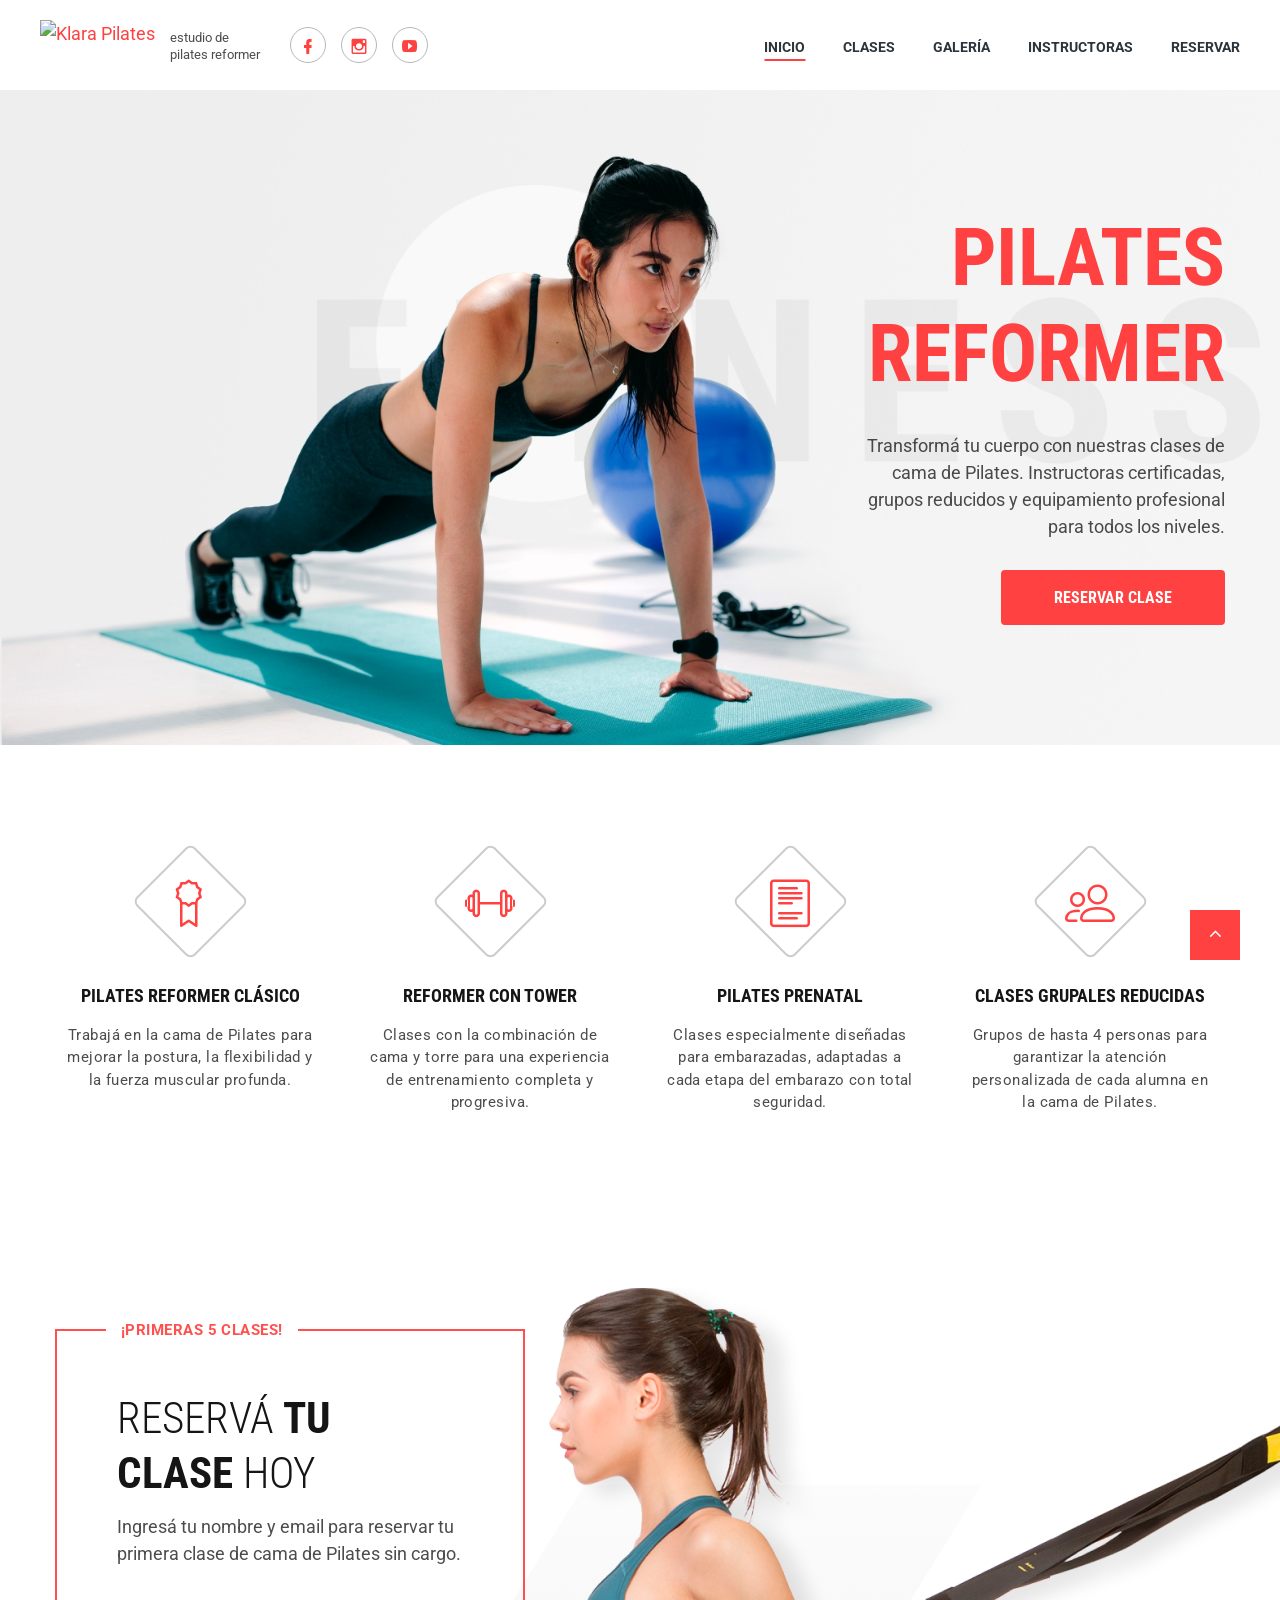
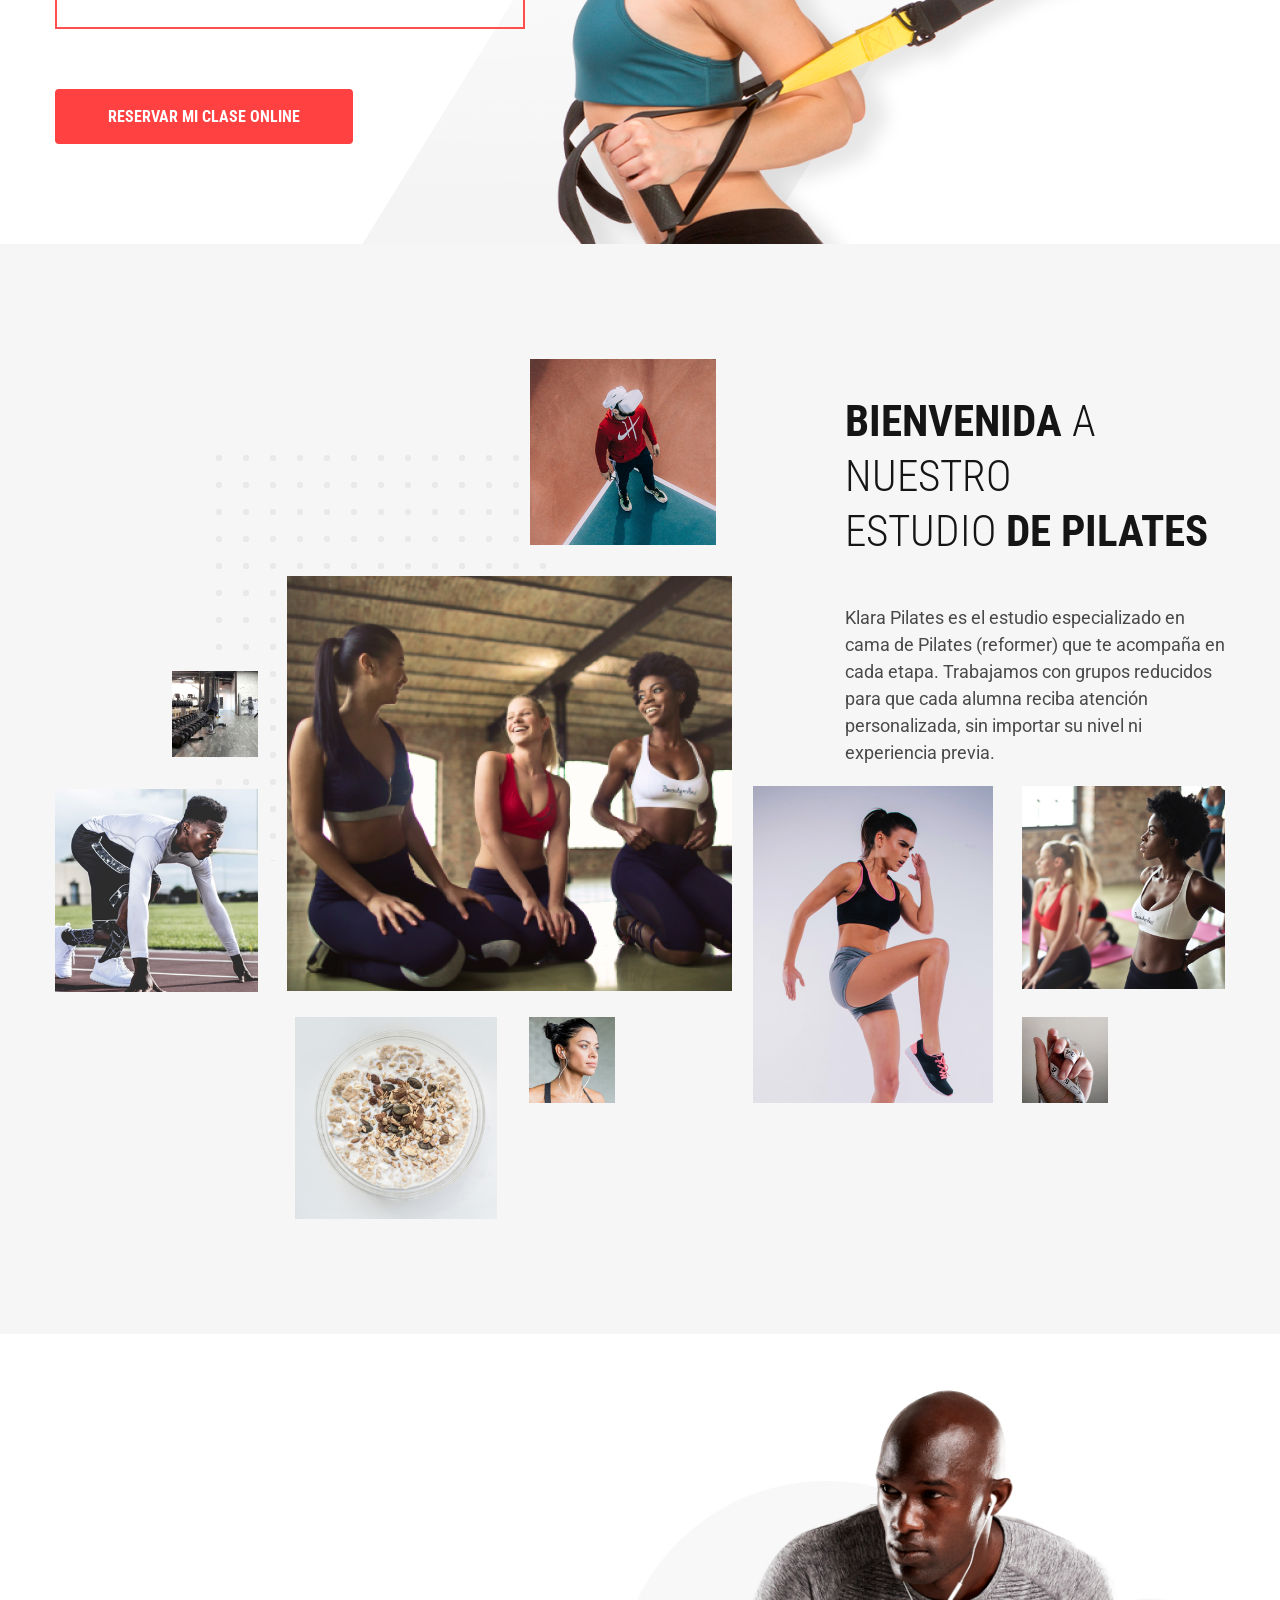
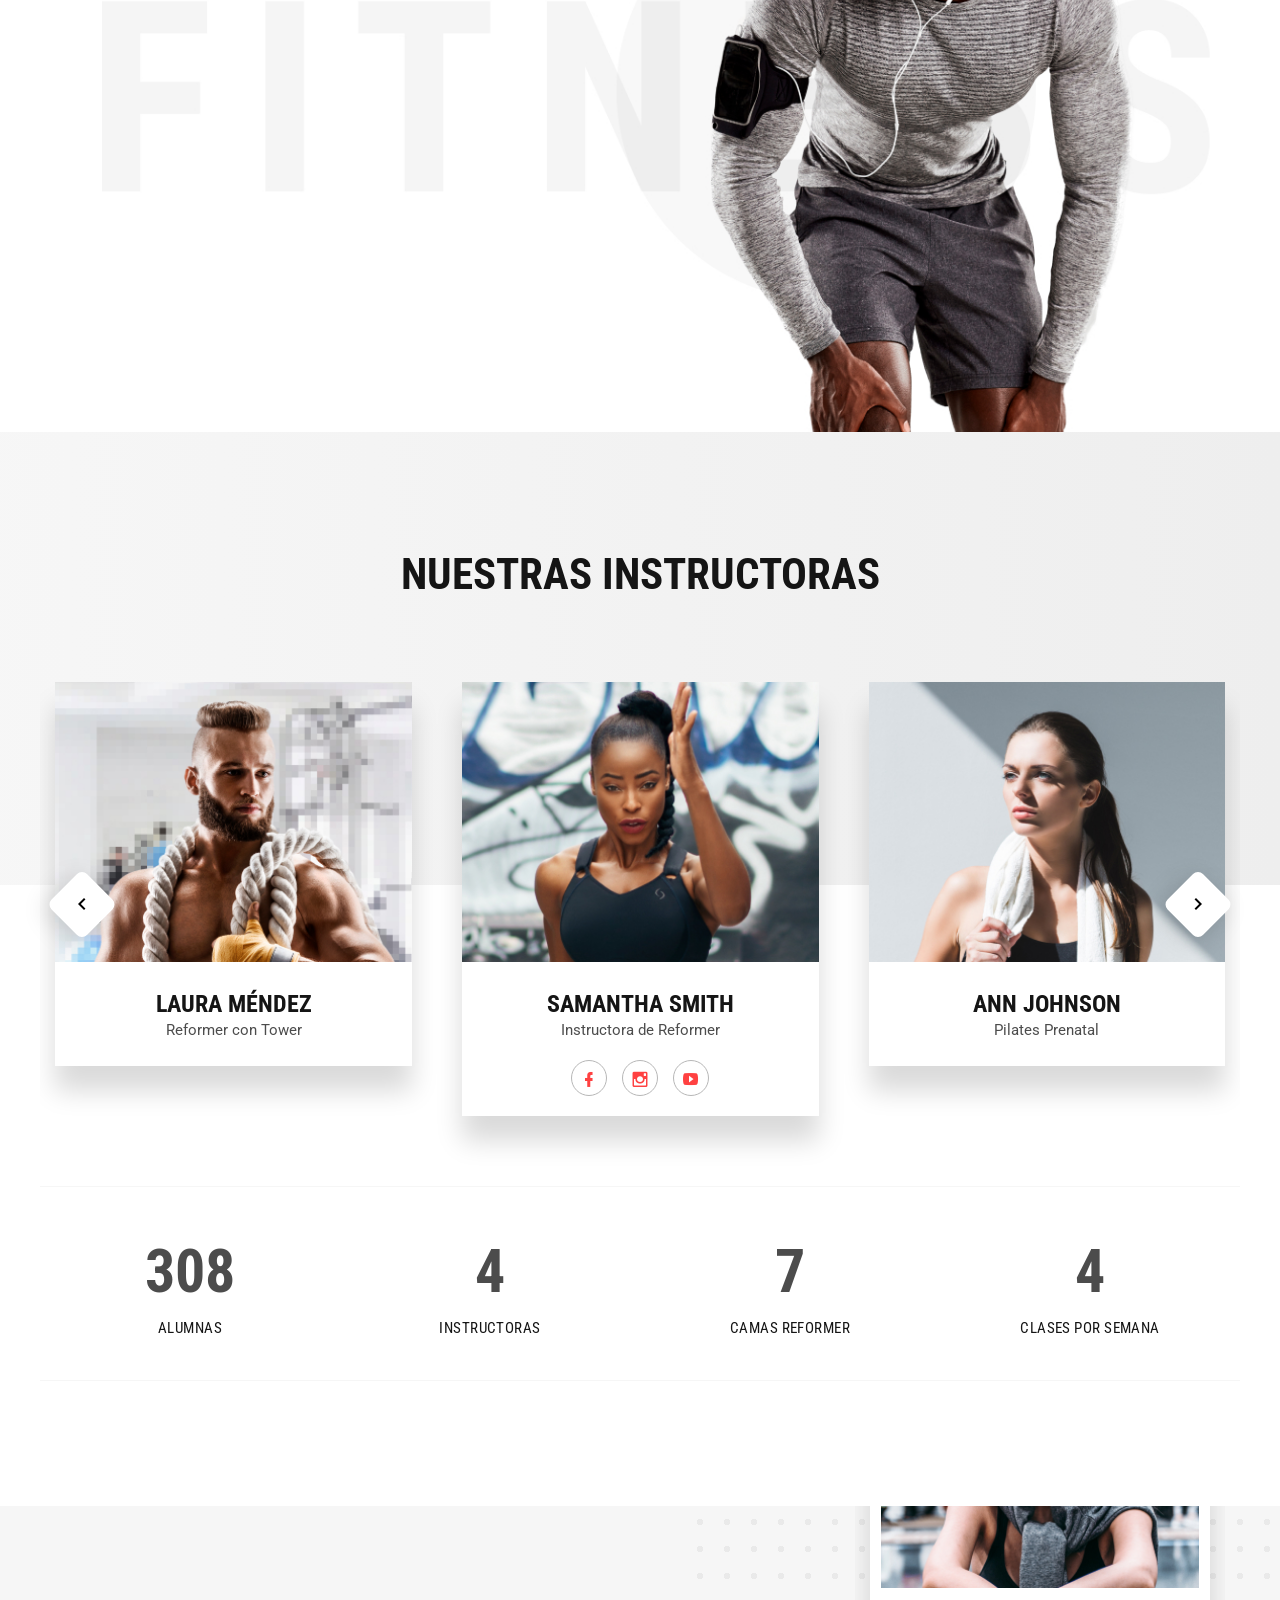
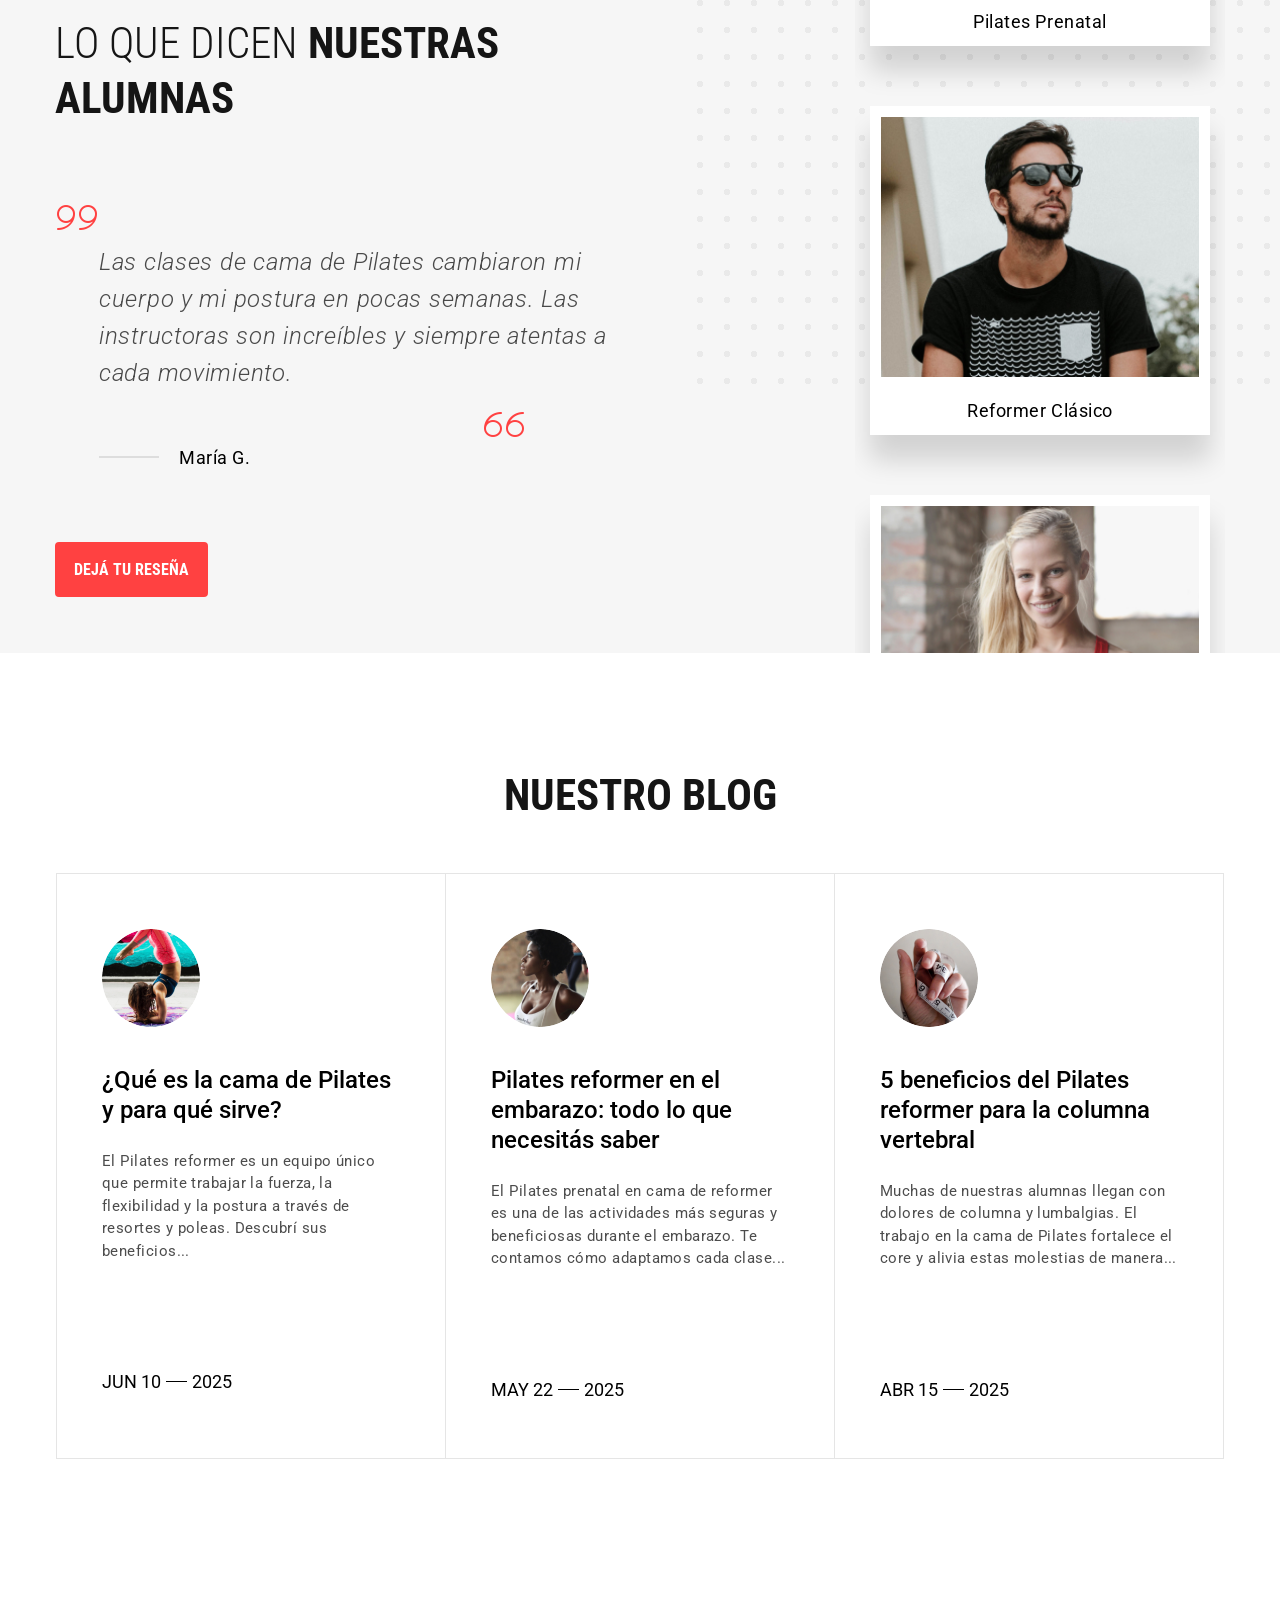
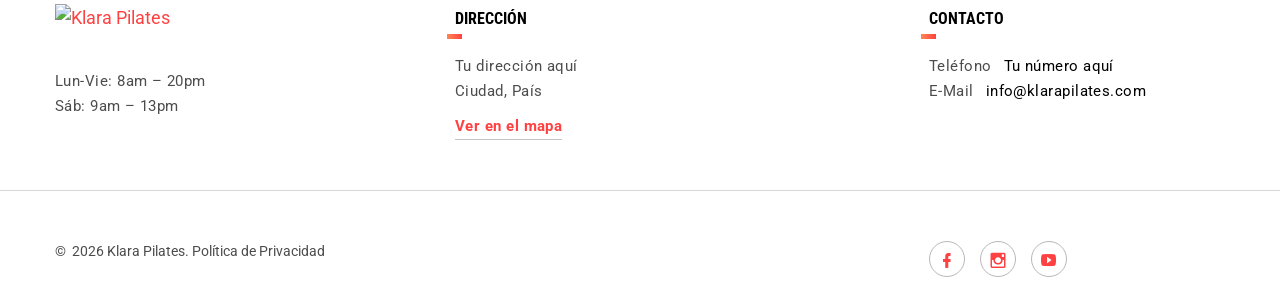
==== commit 00464048: "Replace placeholder logo with logo-klara.png across all pages" ====
--- a/klara-pilates/index.html
+++ b/klara-pilates/index.html
@@ -36,7 +36,7 @@
                   <!-- RD Navbar Toggle-->
                   <button class="rd-navbar-toggle" data-rd-navbar-toggle=".rd-navbar-nav-wrap"><span></span></button>
                   <!-- RD Navbar Brand-->
-                  <div class="rd-navbar-brand"><a class="brand" href="index.html"><img src="images/logo-default-145x38.png" alt="" width="145" height="38"/></a>
+                  <div class="rd-navbar-brand"><a class="brand" href="index.html"><img src="images/logo-klara.png" alt="Klara Pilates" style="height:50px;width:auto"/></a>
                   </div>
                   <div class="rd-navbar-collapse">
                     <div class="navbar-collapse-content">
@@ -423,7 +423,7 @@
       <footer class="section footer-classic context-light">
         <div class="container">
           <div class="row row-30 justify-content-center">
-            <div class="col-md-4 col-sm-6"><a class="brand" href="index.html"><img src="images/logo-default-145x38.png" alt="" width="145" height="38"/></a>
+            <div class="col-md-4 col-sm-6"><a class="brand" href="index.html"><img src="images/logo-klara.png" alt="Klara Pilates" style="height:50px;width:auto"/></a>
               <ul>
                 <li>Lun-Vie: 8am – 20pm</li>
                 <li>Sáb: 9am – 13pm</li>
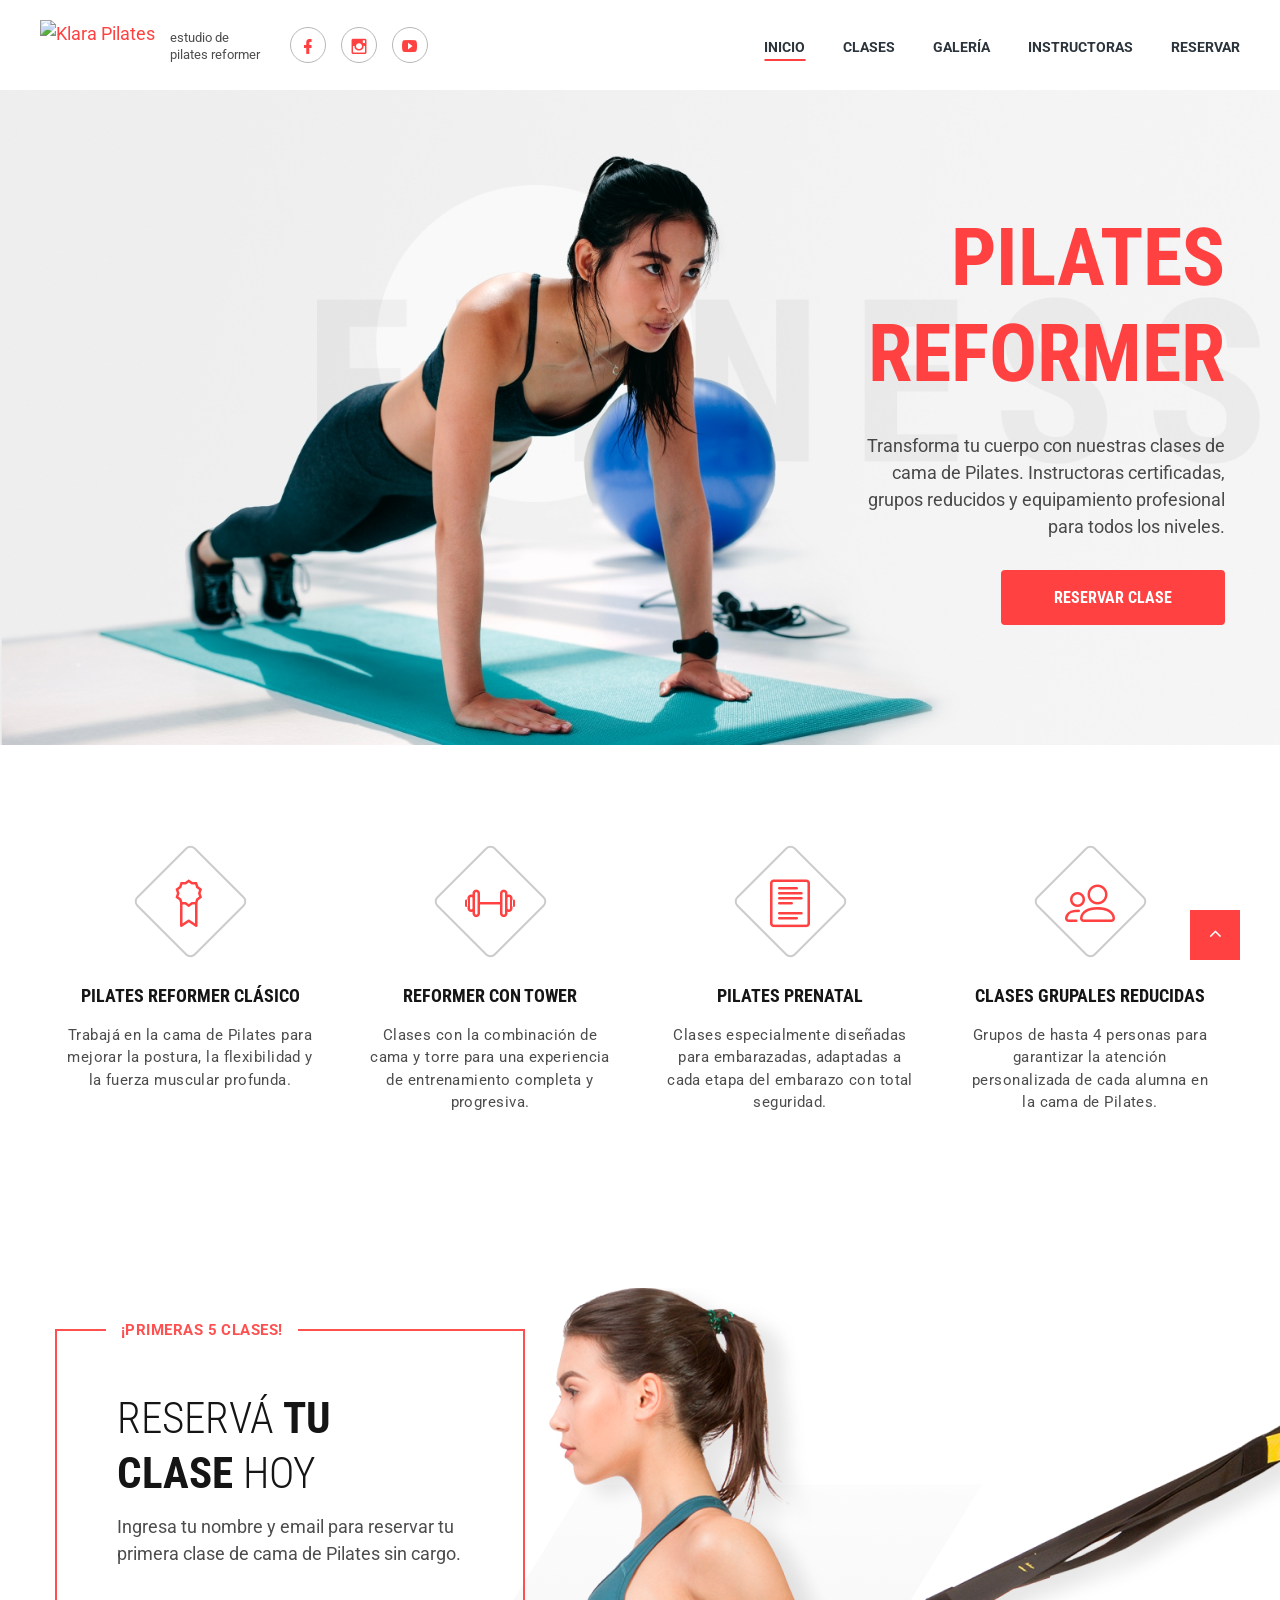
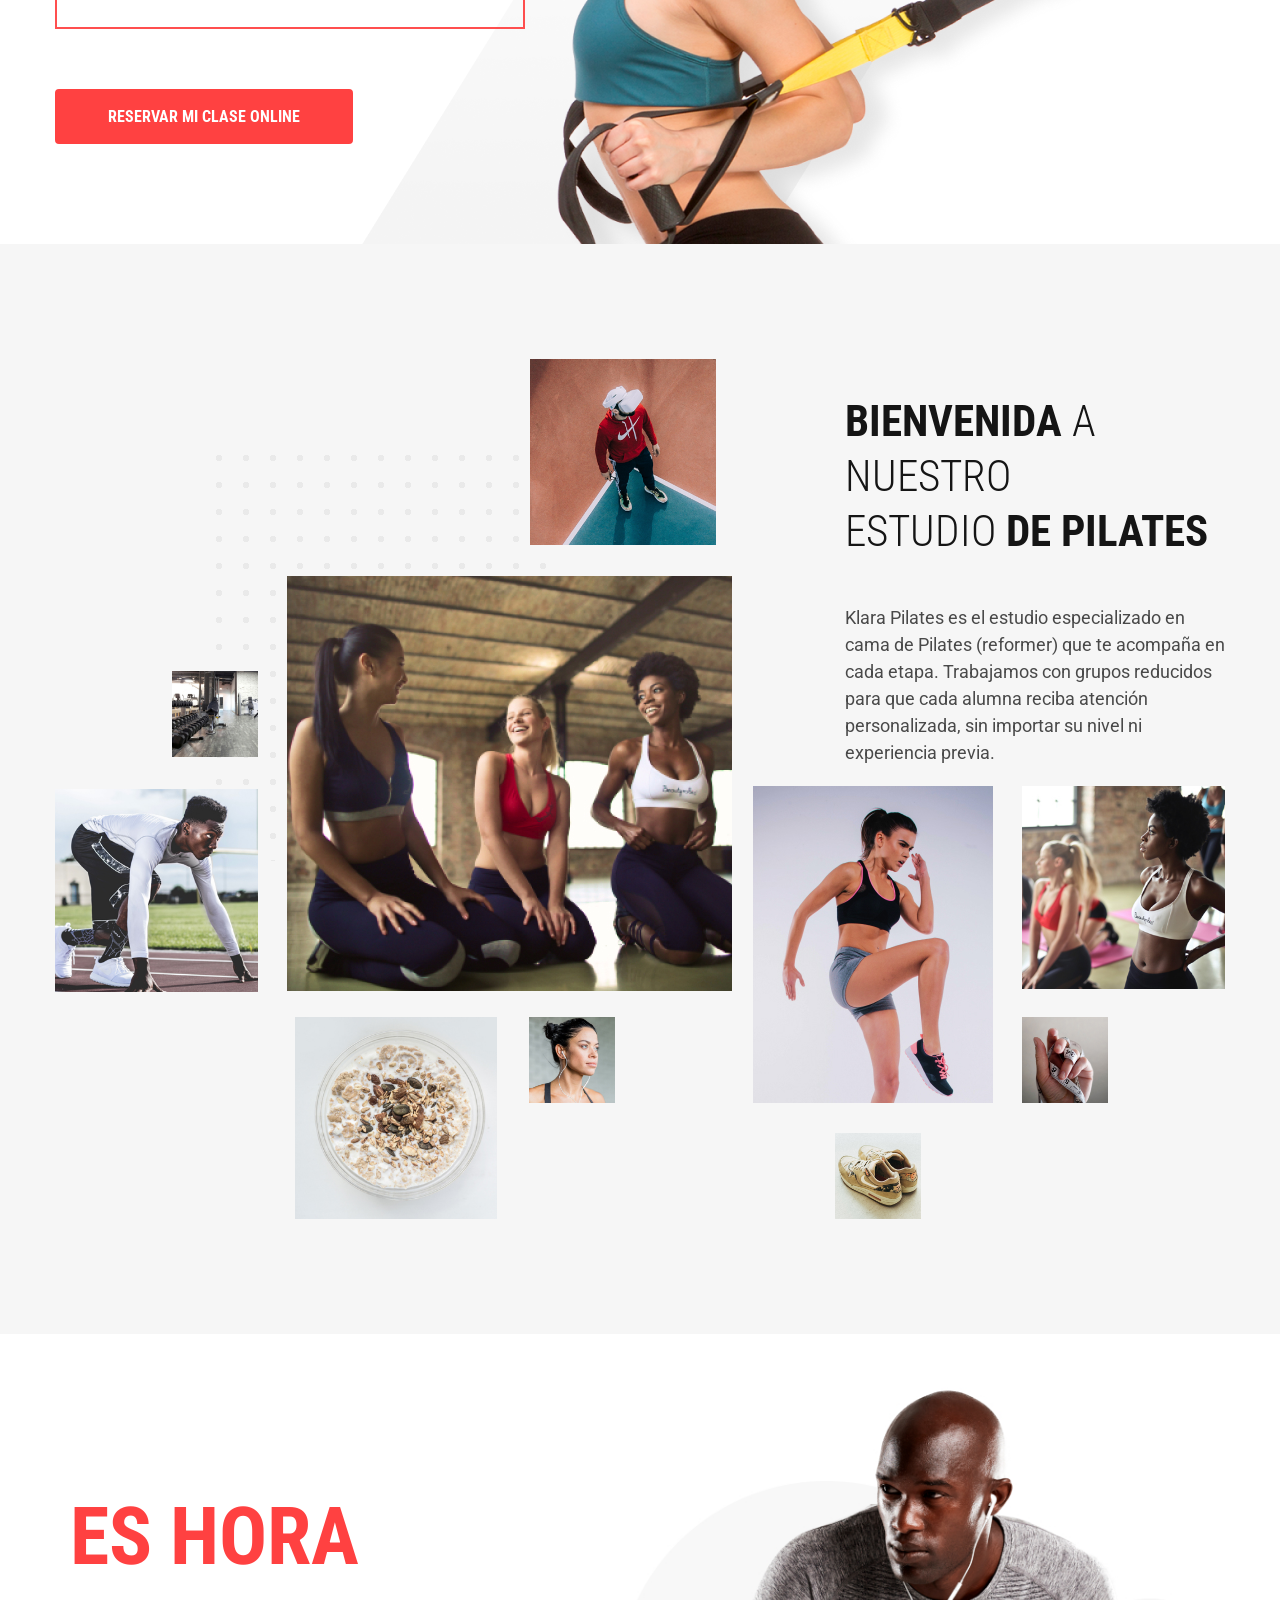
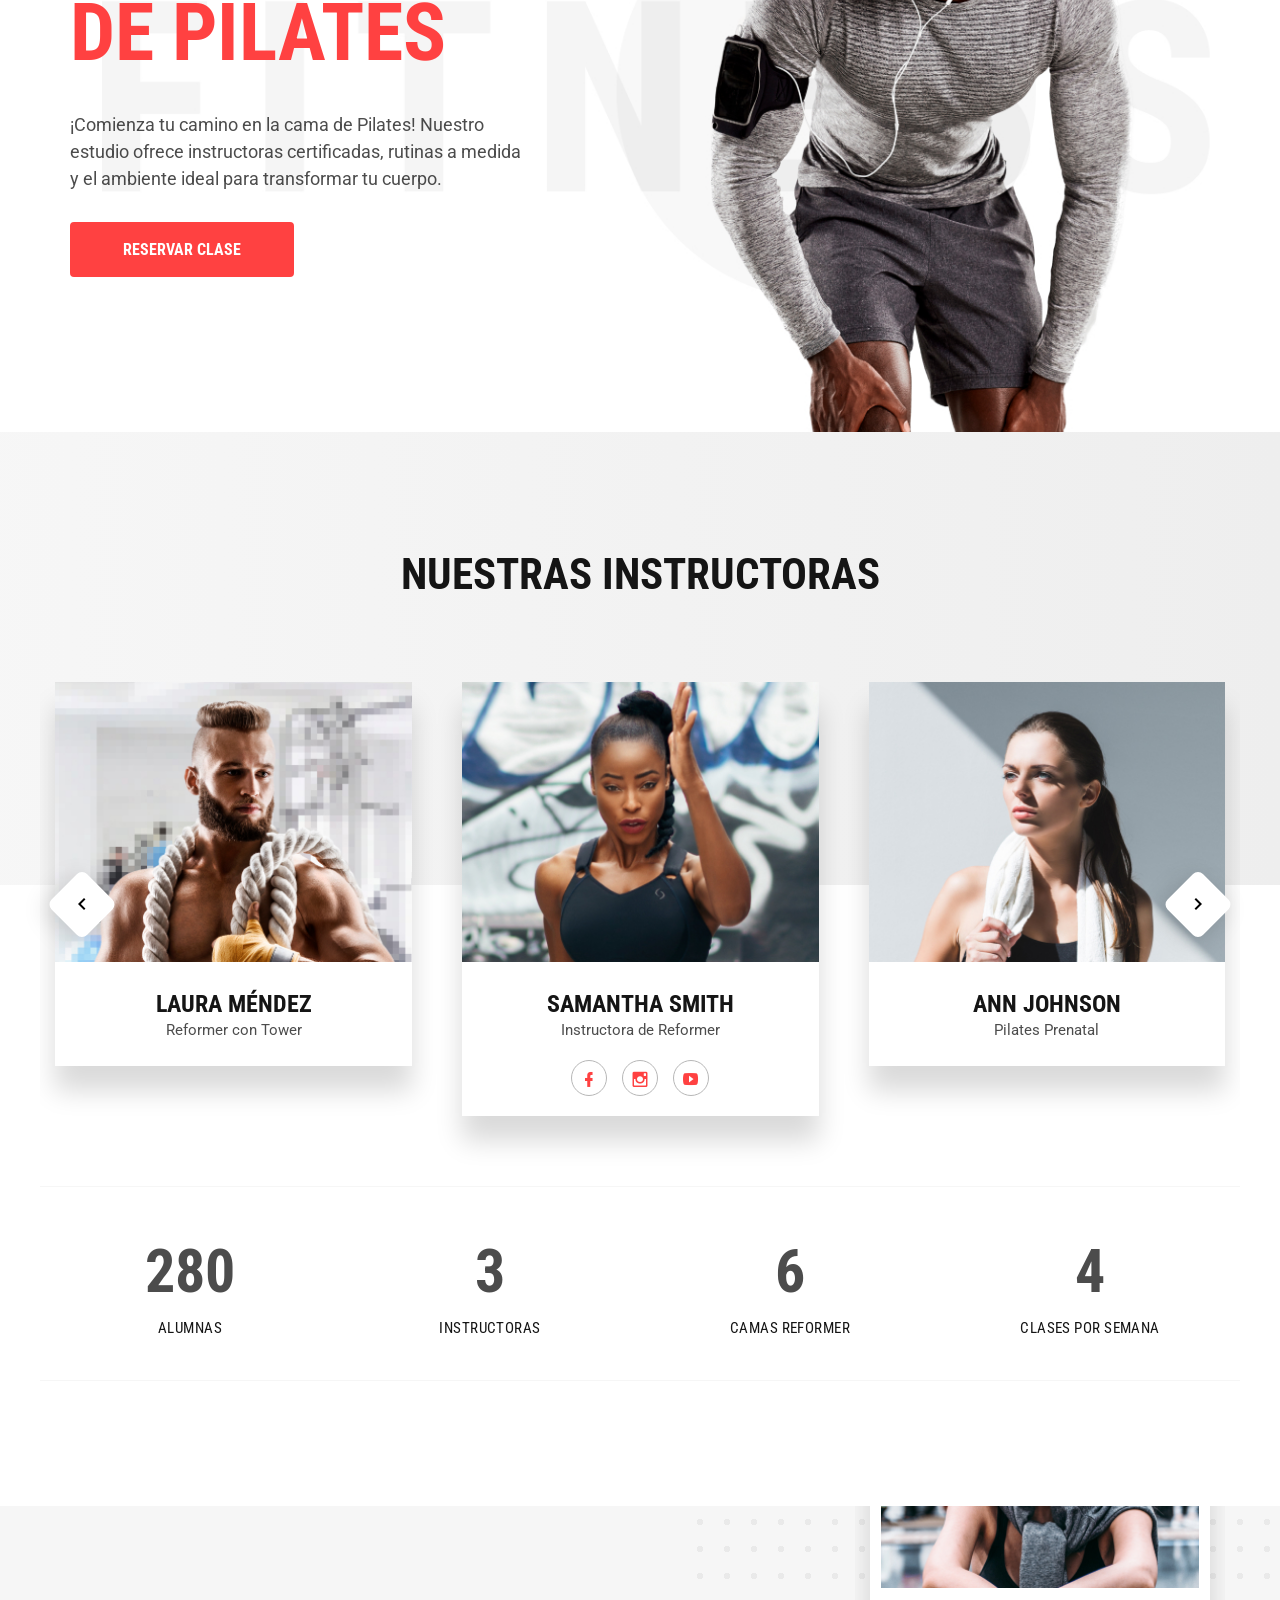
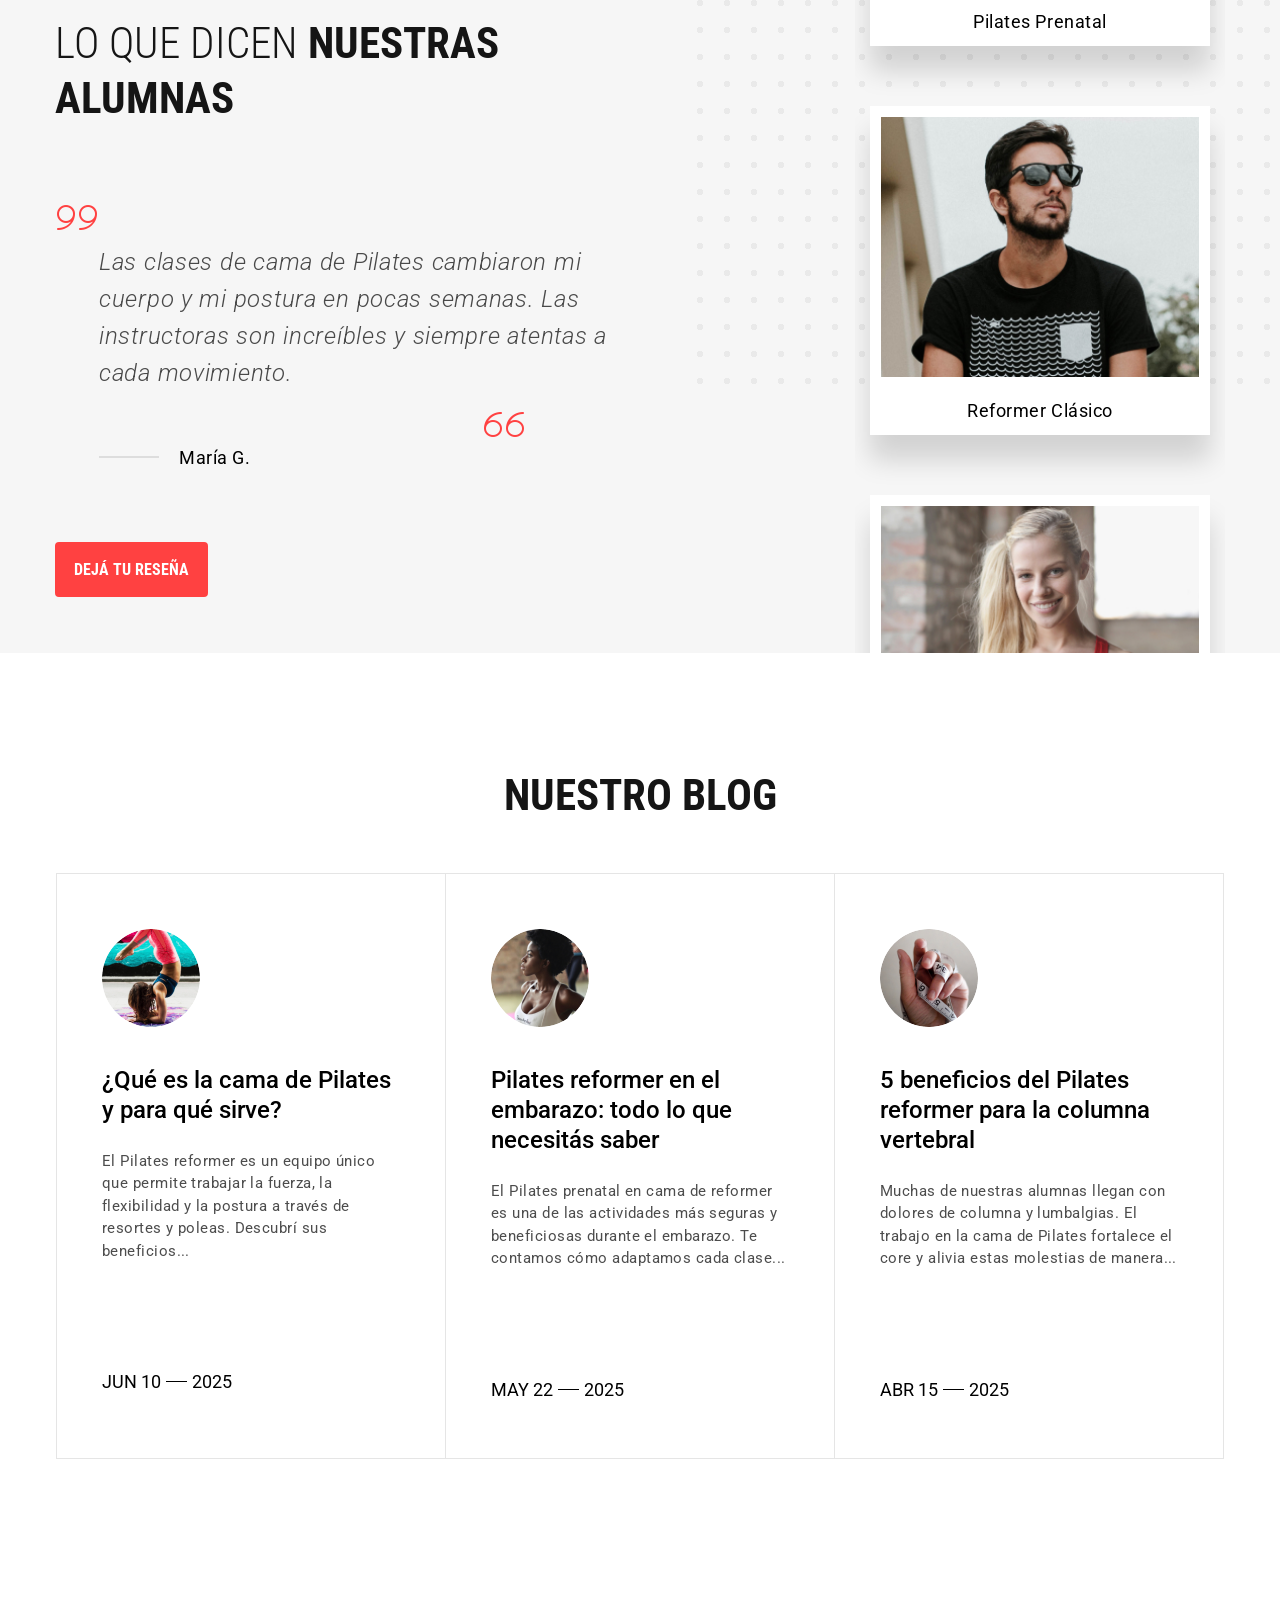
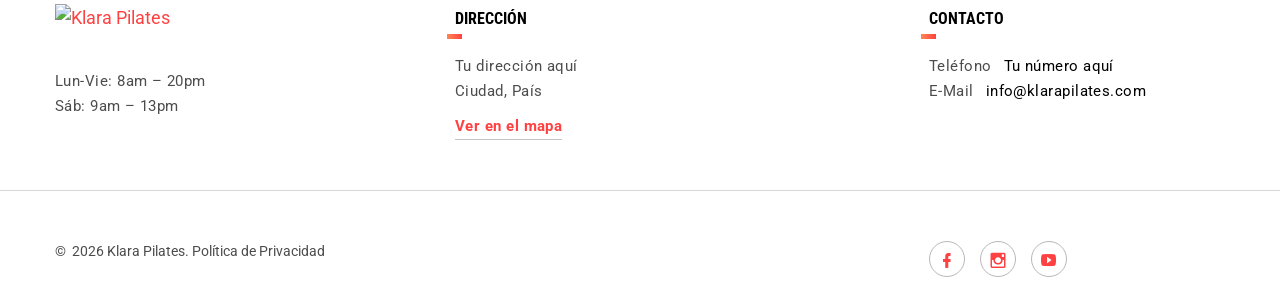
==== commit 231ec630: "Reemplazar español argentino (voseo) con español chileno (tuteo) Co-Authored-By: Claude Sonnet 4.6 <" ====
--- a/klara-pilates/index.html
+++ b/klara-pilates/index.html
@@ -77,7 +77,7 @@
           <div class="row justify-content-md-end justify-content-sm-start">
             <div class="col-lg-4 col-sm-8 col-12 text-md-right">
               <h1 class="big big-title wow fadeInRight"><span>Pilates</span><span>Reformer</span></h1>
-              <p class="wow fadeInRight offset-top-30" data-wow-delay=".1s">Transformá tu cuerpo con nuestras clases de cama de Pilates. Instructoras certificadas, grupos reducidos y equipamiento profesional para todos los niveles.</p><a class="wow fadeInRight button button-primary button-md" href="reservar.php" data-wow-delay=".2s">reservar clase</a>
+              <p class="wow fadeInRight offset-top-30" data-wow-delay=".1s">Transforma tu cuerpo con nuestras clases de cama de Pilates. Instructoras certificadas, grupos reducidos y equipamiento profesional para todos los niveles.</p><a class="wow fadeInRight button button-primary button-md" href="reservar.php" data-wow-delay=".2s">reservar clase</a>
             </div>
           </div>
         </div>
@@ -133,7 +133,7 @@
             <div class="col-xl-5 col-sm-10 col-12 col-md-8 wow fadeInLeft">
               <div class="cta-wrap">
                 <h2 class="creative-title">reservá<span> tu<br></span><span>clase</span> hoy</h2>
-                <p>Ingresá tu nombre y email para reservar tu primera clase de cama de Pilates sin cargo.</p>
+                <p>Ingresa tu nombre y email para reservar tu primera clase de cama de Pilates sin cargo.</p>
                 <div class="cta-event-time">¡primeras 5 clases!</div>
               </div>
             </div>
@@ -177,7 +177,7 @@
             <div class="col">
               <div class="col-xl-5 col-sm-10 col-12 col-md-8 wow fadeInLeft">
                 <h2 class="big big-title">es hora<br>de pilates</h2>
-                <p class="offset-top-30">¡Comenzá tu camino en la cama de Pilates! Nuestro estudio ofrece instructoras certificadas, rutinas a medida y el ambiente ideal para transformar tu cuerpo.</p><a class="button button-primary button-md" href="reservar.php">Reservar clase</a>
+                <p class="offset-top-30">¡Comienza tu camino en la cama de Pilates! Nuestro estudio ofrece instructoras certificadas, rutinas a medida y el ambiente ideal para transformar tu cuerpo.</p><a class="button button-primary button-md" href="reservar.php">Reservar clase</a>
               </div>
             </div>
           </div>
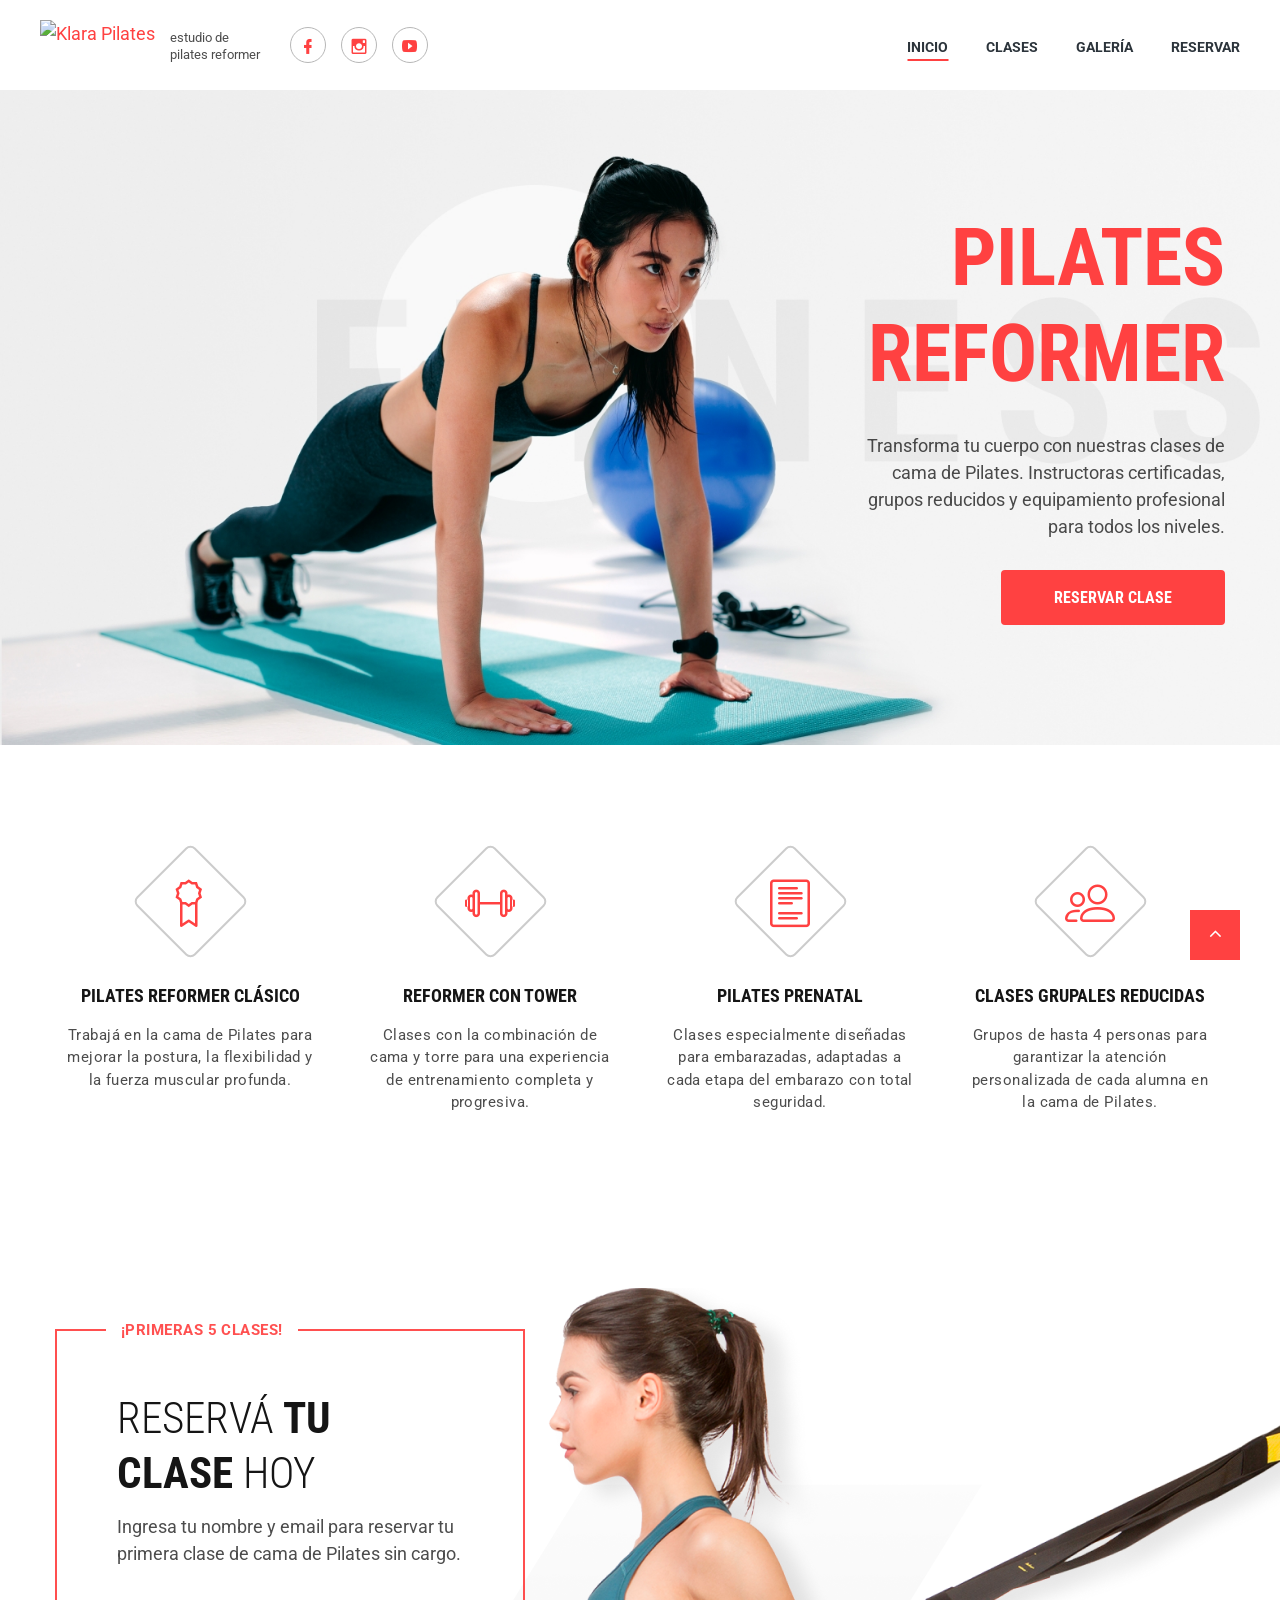
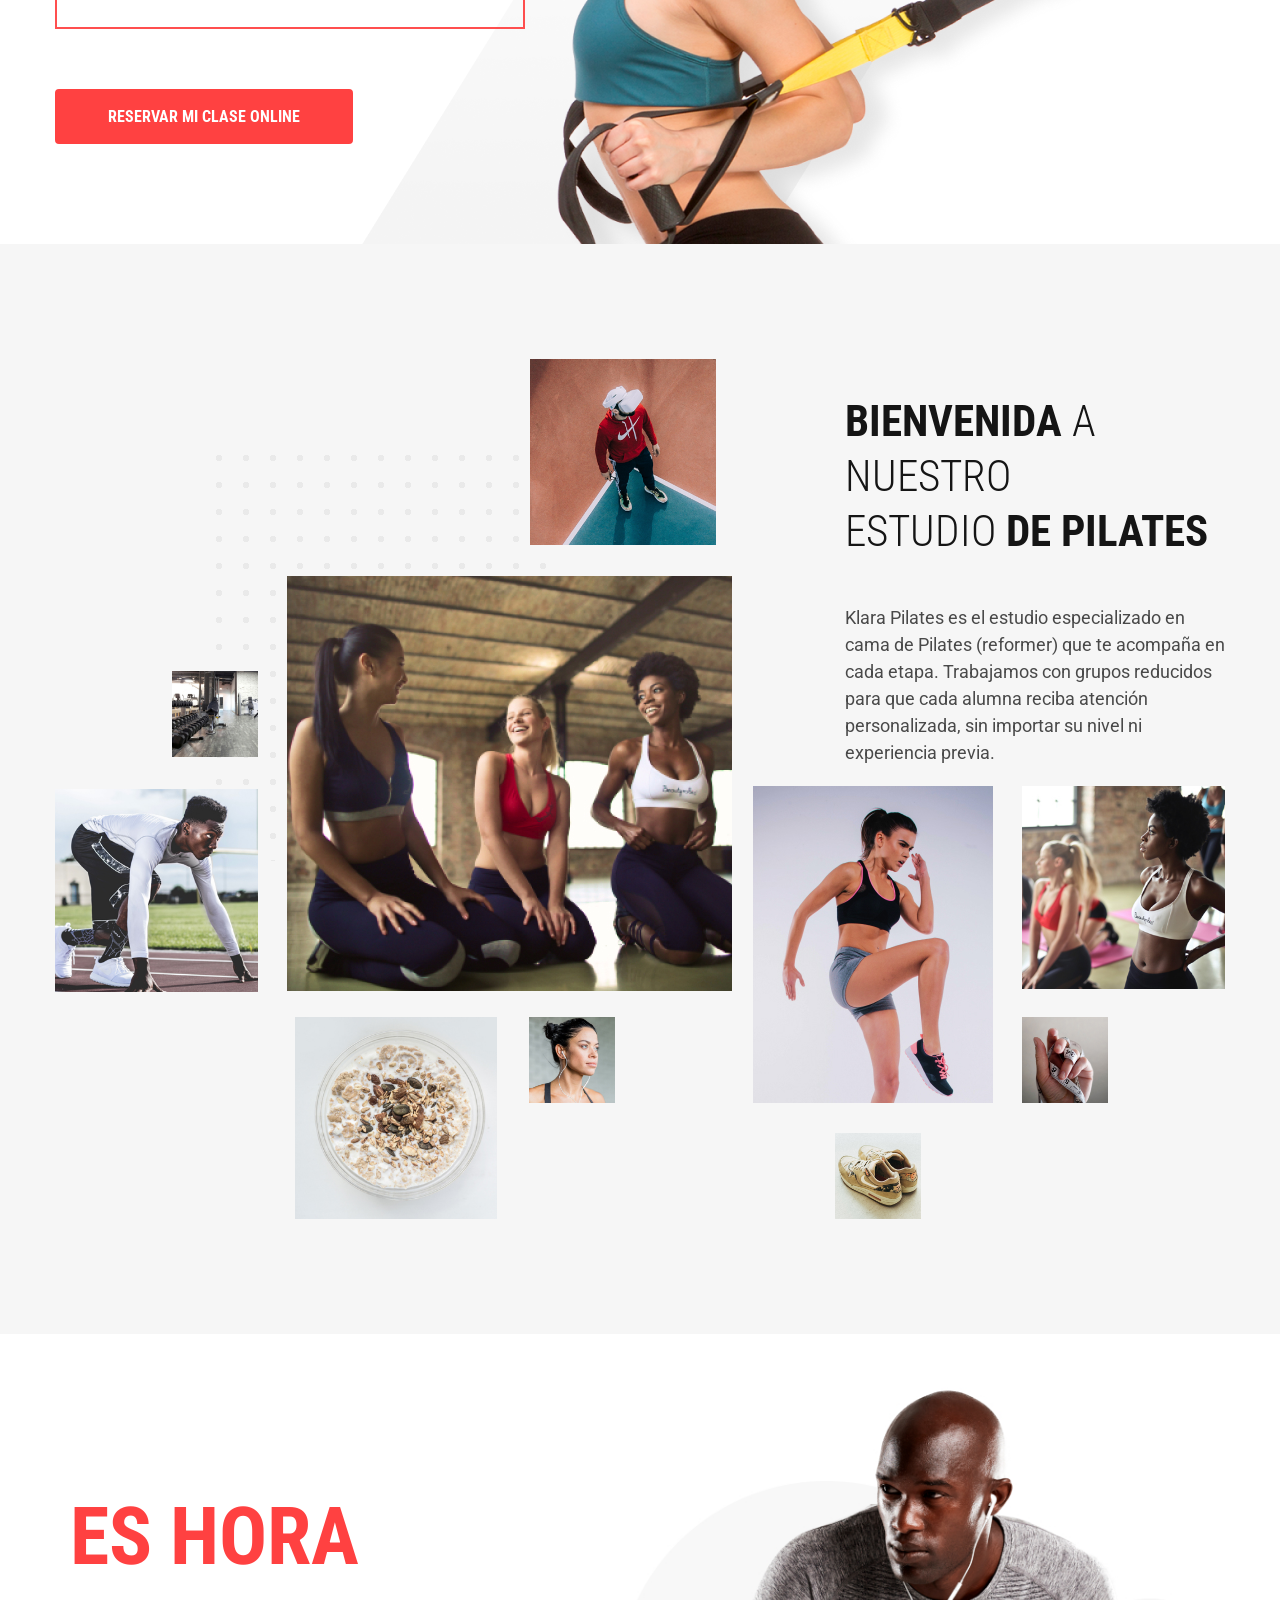
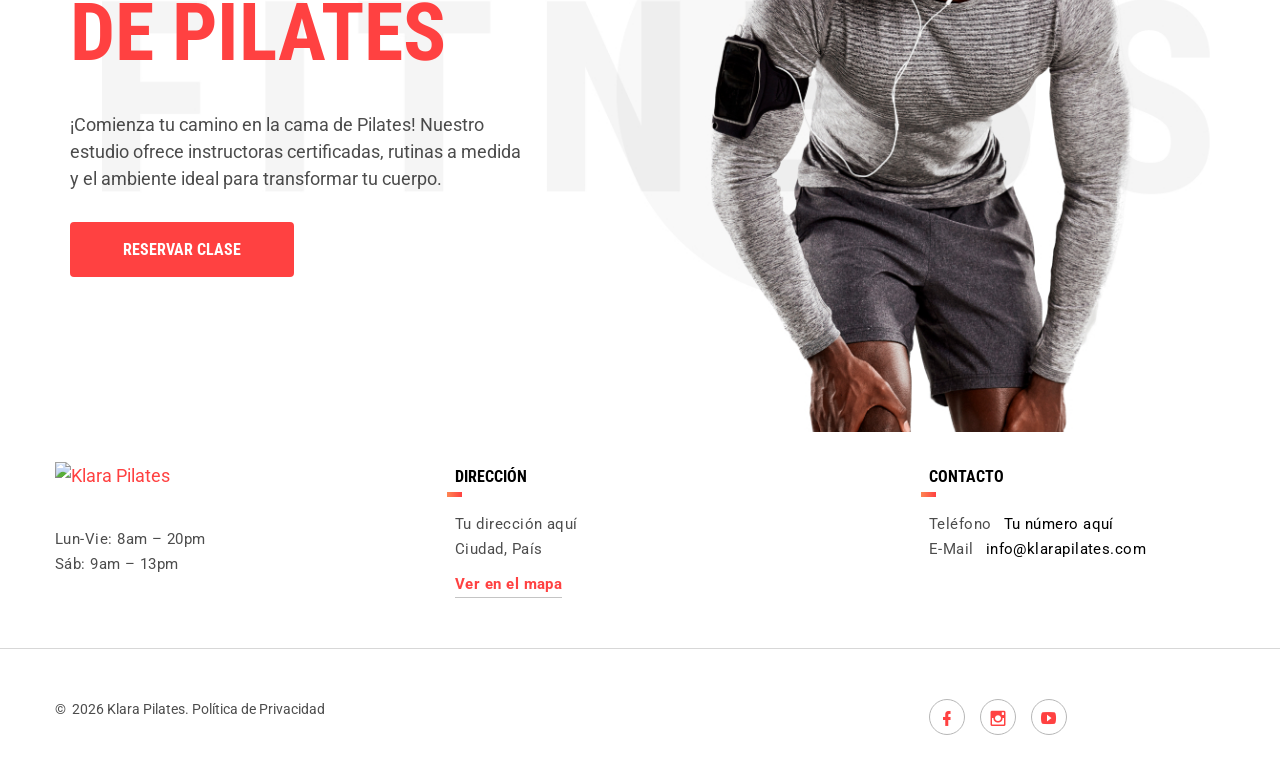
==== commit 7c5e6602: "Eliminar secciones Instructoras, Contadores, Testimonios y Blog del index Co-Authored-By: Claude Son" ====
--- a/klara-pilates/index.html
+++ b/klara-pilates/index.html
@@ -59,8 +59,6 @@
                       </li>
                       <li class="rd-nav-item"><a class="rd-nav-link" href="#gallery">Galería</a>
                       </li>
-                      <li class="rd-nav-item"><a class="rd-nav-link" href="#coaches">Instructoras</a>
-                      </li>
                       <li class="rd-nav-item"><a class="rd-nav-link" href="reservar.php">Reservar</a>
                       </li>
                     </ul>
@@ -183,242 +181,6 @@
           </div>
         </div>
       </section>
-      <!--Slider Modern-->
-      <!--Slider Modern-->
-      <section class="section section-lg slider-modern" id="coaches" data-type="anchor">
-        <div class="container">
-          <div class="row justify-content-center">
-            <h2 class="text-uppercase">Nuestras Instructoras</h2>
-          </div>
-        </div>
-        <div class="container">
-          <div class="owl-carousel owl-creative fadeInUp wow" data-xl-items="3" data-lg-items="2" data-sm-items="2" data-items="1" data-dots="true" data-nav="true" data-stage-padding="0" data-loop="true" data-margin="50" data-mouse-drag="false" data-navigation-container="#owl-carousel-nav" data-dots-each="1" data-center="true" data-autoplay="false">
-            <div class="slide-box">
-              <div class="slide-preview"><img src="images/slide-preivew-2.jpg" alt=""/>
-              </div>
-              <div class="slide-description">
-                <h4>Samantha Smith</h4><span>Instructora de Reformer</span>
-              </div>
-              <div class="slide-links">
-                <ul class="social-links">
-                  <li><a class="icon mdi mdi-facebook" href="#"></a></li>
-                  <li><a class="icon mdi-instagram mdi" href="#"></a></li>
-                  <li><a class="icon icon-sm mdi mdi-youtube-play" href="#"></a></li>
-                </ul>
-              </div>
-            </div>
-            <div class="slide-box">
-              <div class="slide-preview"><img src="images/slide-preivew-4.jpg" alt=""/>
-              </div>
-              <div class="slide-description">
-                <h4>Ann Johnson</h4><span>Pilates Prenatal</span>
-              </div>
-              <div class="slide-links">
-                <ul class="social-links">
-                  <li><a class="icon mdi mdi-facebook" href="#"></a></li>
-                  <li><a class="icon mdi-instagram mdi" href="#"></a></li>
-                  <li><a class="icon icon-sm mdi mdi-youtube-play" href="#"></a></li>
-                </ul>
-              </div>
-            </div>
-            <div class="slide-box">
-              <div class="slide-preview"><img src="images/slide-preivew-3.jpg" alt=""/>
-              </div>
-              <div class="slide-description">
-                <h4>Kate Peterson</h4><span>Reformer Avanzado</span>
-              </div>
-              <div class="slide-links">
-                <ul class="social-links">
-                  <li><a class="icon mdi mdi-facebook" href="#"></a></li>
-                  <li><a class="icon mdi-instagram mdi" href="#"></a></li>
-                  <li><a class="icon icon-sm mdi mdi-youtube-play" href="#"></a></li>
-                </ul>
-              </div>
-            </div>
-            <div class="slide-box">
-              <div class="slide-preview"><img src="images/slide-preivew-1.jpg" alt=""/>
-              </div>
-              <div class="slide-description">
-                <h4>Laura Méndez</h4><span>Reformer con Tower</span>
-              </div>
-              <div class="slide-links">
-                <ul class="social-links">
-                  <li><a class="icon mdi mdi-facebook" href="#"></a></li>
-                  <li><a class="icon mdi-instagram mdi" href="#"></a></li>
-                  <li><a class="icon icon-sm mdi mdi-youtube-play" href="#"></a></li>
-                </ul>
-              </div>
-            </div>
-          </div>
-        </div>
-      </section>
-      <!--Counters-->
-      <section class="section counters-section">
-        <div class="container">
-          <div class="row justify-content-center border-classic border-classic-big">
-            <div class="col-sm-6 col-md-3 wow fadeInLeft" data-wow-delay=".3s">
-              <div class="counter-creative">
-                <div class="counter-creative-number"><span class="counter">350</span></div>
-                <h6 class="counter-creative-title">Alumnas</h6>
-              </div>
-            </div>
-            <div class="col-sm-6 col-md-3 wow fadeInUp">
-              <div class="counter-creative">
-                <div class="counter-creative-number"><span class="counter">4</span></div>
-                <h6 class="counter-creative-title">Instructoras</h6>
-              </div>
-            </div>
-            <div class="col-sm-6 col-md-3 wow fadeInUp">
-              <div class="counter-creative">
-                <div class="counter-creative-number"><span class="counter">8</span></div>
-                <h6 class="counter-creative-title">Camas Reformer</h6>
-              </div>
-            </div>
-            <div class="col-sm-6 col-md-3 wow fadeInRight" data-wow-delay=".3s">
-              <div class="counter-creative">
-                <div class="counter-creative-number"><span class="counter">5</span></div>
-                <h6 class="counter-creative-title">Clases por Semana</h6>
-              </div>
-            </div>
-          </div>
-        </div>
-      </section>
-      <!-- Slider Creative-->
-      <!-- Slider Creative-->
-      <section class="section slider-creative bg-gray-lighten">
-        <div class="container">
-          <div class="row justify-content-lg-between justify-content-center dots-creative">
-            <div class="col-xl-6 col-md-12 col-12 wow fadeInLeft">
-              <h2 class="creative-title">Lo que dicen<span> nuestras alumnas</span></h2>
-              <div class="slider-creative-content">
-                <!-- Slick Carousel-->
-                <div class="slick-slider carousel-parent" data-arrows="true" data-loop="true" data-dots="false" data-swipe="false" data-items="1" data-child="#child-carousel" data-for="#child-carousel">
-                  <div class="slide-creative">
-                    <div class="slide-content">
-                      <div class="quotes-creative"><span class="top-quote icon linearicons-quote-close"></span><span class="bottom-quote icon linearicons-quote-open"></span>
-                        <p>Las clases de cama de Pilates cambiaron mi cuerpo y mi postura en pocas semanas. Las instructoras son increíbles y siempre atentas a cada movimiento.</p>
-                      </div>
-                      <div class="creative-text">María G.</div>
-                    </div>
-                  </div>
-                  <div class="slide-creative">
-                    <div class="slide-content">
-                      <div class="quotes-creative"><span class="top-quote icon linearicons-quote-close"></span><span class="bottom-quote icon linearicons-quote-open"></span>
-                        <p>Empecé con Pilates reformer después de un problema de columna y los resultados fueron notables. Lo recomiendo a todas las que buscan mejorar su salud.</p>
-                      </div>
-                      <div class="creative-text">Claudia R.</div>
-                    </div>
-                  </div>
-                  <div class="slide-creative">
-                    <div class="slide-content">
-                      <div class="quotes-creative"><span class="top-quote icon linearicons-quote-close"></span><span class="bottom-quote icon linearicons-quote-open"></span>
-                        <p>El ambiente del estudio es hermoso y las clases en la cama de Pilates son el momento que más espero de mi semana. ¡Totalmente adictivo!</p>
-                      </div>
-                      <div class="creative-text">Valentina S.</div>
-                    </div>
-                  </div>
-                  <div class="slide-creative">
-                    <div class="slide-content">
-                      <div class="quotes-creative"><span class="top-quote icon linearicons-quote-close"></span><span class="bottom-quote icon linearicons-quote-open"></span>
-                        <p>Las clases de cama de Pilates cambiaron mi cuerpo y mi postura en pocas semanas. Las instructoras son increíbles y siempre atentas a cada movimiento.</p>
-                      </div>
-                      <div class="creative-text">María G.</div>
-                    </div>
-                  </div>
-                  <div class="slide-creative">
-                    <div class="slide-content">
-                      <div class="quotes-creative"><span class="top-quote icon linearicons-quote-close"></span><span class="bottom-quote icon linearicons-quote-open"></span>
-                        <p>Empecé con Pilates reformer después de un problema de columna y los resultados fueron notables. Lo recomiendo a todas las que buscan mejorar su salud.</p>
-                      </div>
-                      <div class="creative-text">Claudia R.</div>
-                    </div>
-                  </div>
-                  <div class="slide-creative">
-                    <div class="slide-content">
-                      <div class="quotes-creative"><span class="top-quote icon linearicons-quote-close"></span><span class="bottom-quote icon linearicons-quote-open"></span>
-                        <p>El ambiente del estudio es hermoso y las clases en la cama de Pilates son el momento que más espero de mi semana. ¡Totalmente adictivo!</p>
-                      </div>
-                      <div class="creative-text">Valentina S.</div>
-                    </div>
-                  </div>
-                </div>
-              </div><a class="button button-primary button-md" href="#">Dejá tu reseña</a>
-            </div>
-            <div class="col-xl-4 col-md-12 col-sm-12 col-12 wow fadeInRight">
-              <div class="slick-slider slick-child" id="child-carousel" data-for=".carousel-parent" data-arrows="false" data-loop="true" data-dots="true" data-swipe="false" data-items="2" data-sm-items="2" data-xl-items="1" data-lg-items="3" data-md-items="2">
-                <div class="slide-creative-small">
-                  <div class="preview-wrap"><img src="images/slider-item-1.jpg" alt=""/>
-                  </div><span>Reformer Clásico</span>
-                </div>
-                <div class="slide-creative-small">
-                  <div class="preview-wrap"><img src="images/slider-item-2.jpg" alt=""/>
-                  </div><span>Reformer + Tower</span>
-                </div>
-                <div class="slide-creative-small">
-                  <div class="preview-wrap"><img src="images/slider-item-3.jpg" alt=""/>
-                  </div><span>Pilates Prenatal</span>
-                </div>
-                <div class="slide-creative-small">
-                  <div class="preview-wrap"><img src="images/slider-item-1.jpg" alt=""/>
-                  </div><span>Reformer Clásico</span>
-                </div>
-                <div class="slide-creative-small">
-                  <div class="preview-wrap"><img src="images/slider-item-2.jpg" alt=""/>
-                  </div><span>Reformer + Tower</span>
-                </div>
-                <div class="slide-creative-small">
-                  <div class="preview-wrap"><img src="images/slider-item-3.jpg" alt=""/>
-                  </div><span>Pilates Prenatal</span>
-                </div>
-              </div>
-            </div>
-          </div>
-        </div>
-      </section>
-      <!--Blog-->
-      <!--Blog-->
-      <section class="section section-lg">
-        <div class="container">
-          <div class="row row-50 justify-content-center no-gutters">
-            <div class="col-12 text-center">
-              <h2 class="text-uppercase">Nuestro Blog</h2>
-            </div>
-            <div class="col-xl-4 col-bordered col-lg-6 col-sm-10 col-12 fadeInLeft wow" data-wow-delay=".2s">
-              <div class="post-classic">
-                <div class="post-preview"><img src="images/post-img-1.png" alt=""/>
-                </div>
-                <div class="post-title">
-                  <h4><a href="#">¿Qué es la cama de Pilates y para qué sirve?</a></h4>
-                </div>
-                <div class="post-description">El Pilates reformer es un equipo único que permite trabajar la fuerza, la flexibilidad y la postura a través de resortes y poleas. Descubrí sus beneficios...</div><a class="button button-primary button-md" href="#">leer más</a>
-                <div class="post-date">JUN 10<span></span>2025</div>
-              </div>
-            </div>
-            <div class="col-xl-4 col-bordered col-lg-6 col-sm-10 col-12 wow fadeInUp" data-wow-delay=".3s">
-              <div class="post-classic">
-                <div class="post-preview"><img src="images/post-img-2.png" alt=""/>
-                </div>
-                <div class="post-title">
-                  <h4><a href="#">Pilates reformer en el embarazo: todo lo que necesitás saber</a></h4>
-                </div>
-                <div class="post-description">El Pilates prenatal en cama de reformer es una de las actividades más seguras y beneficiosas durante el embarazo. Te contamos cómo adaptamos cada clase...</div><a class="button button-primary button-md" href="#">leer más</a>
-                <div class="post-date">MAY 22<span></span>2025</div>
-              </div>
-            </div>
-            <div class="col-xl-4 col-bordered col-lg-6 col-sm-10 col-12 wow fadeInRight" data-wow-delay=".2s">
-              <div class="post-classic">
-                <div class="post-preview"><img src="images/post-img-3.png" alt=""/>
-                </div>
-                <div class="post-title">
-                  <h4><a href="#">5 beneficios del Pilates reformer para la columna vertebral</a></h4>
-                </div>
-                <div class="post-description">Muchas de nuestras alumnas llegan con dolores de columna y lumbalgias. El trabajo en la cama de Pilates fortalece el core y alivia estas molestias de manera...</div><a class="button button-primary button-md" href="#">leer más</a>
-                <div class="post-date">ABR 15<span></span>2025</div>
-              </div>
-            </div>
-          </div>
-        </div>
-      </section>
       <!--Footer-->
       <footer class="section footer-classic context-light">
         <div class="container">
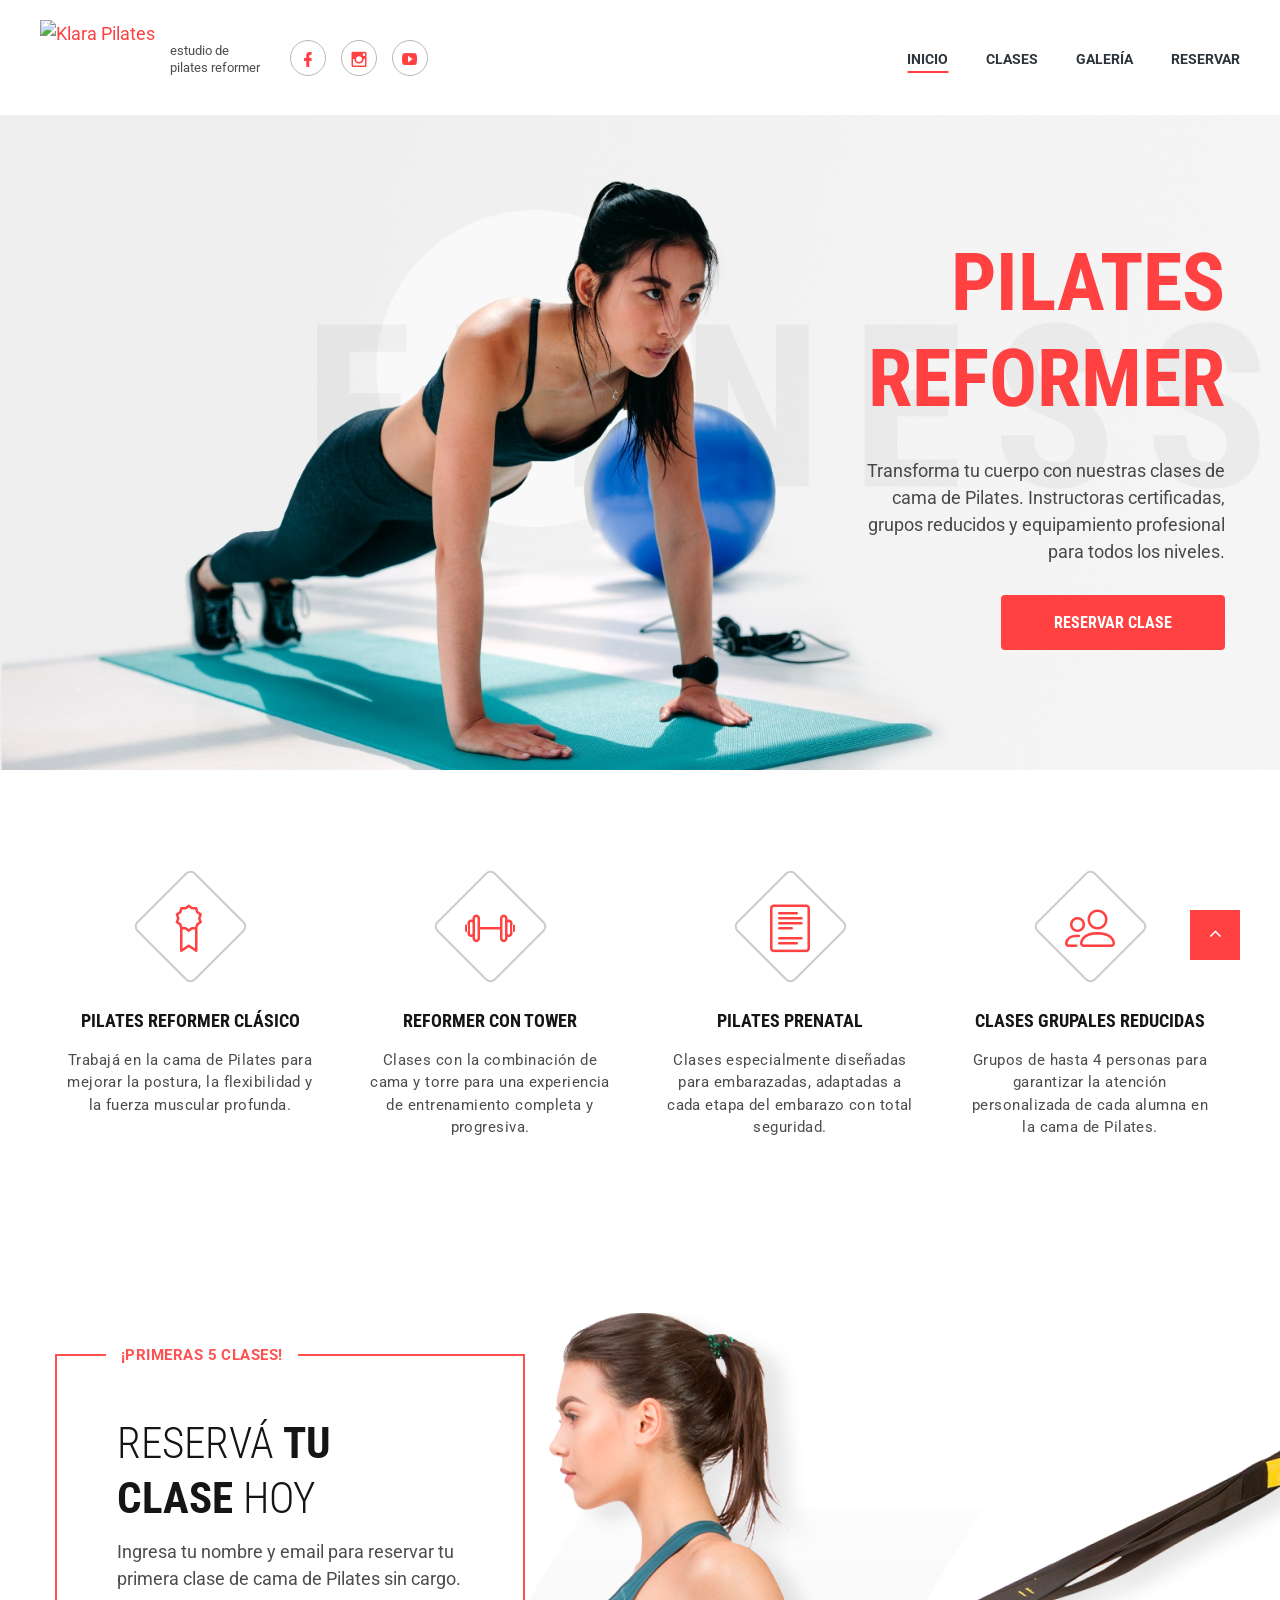
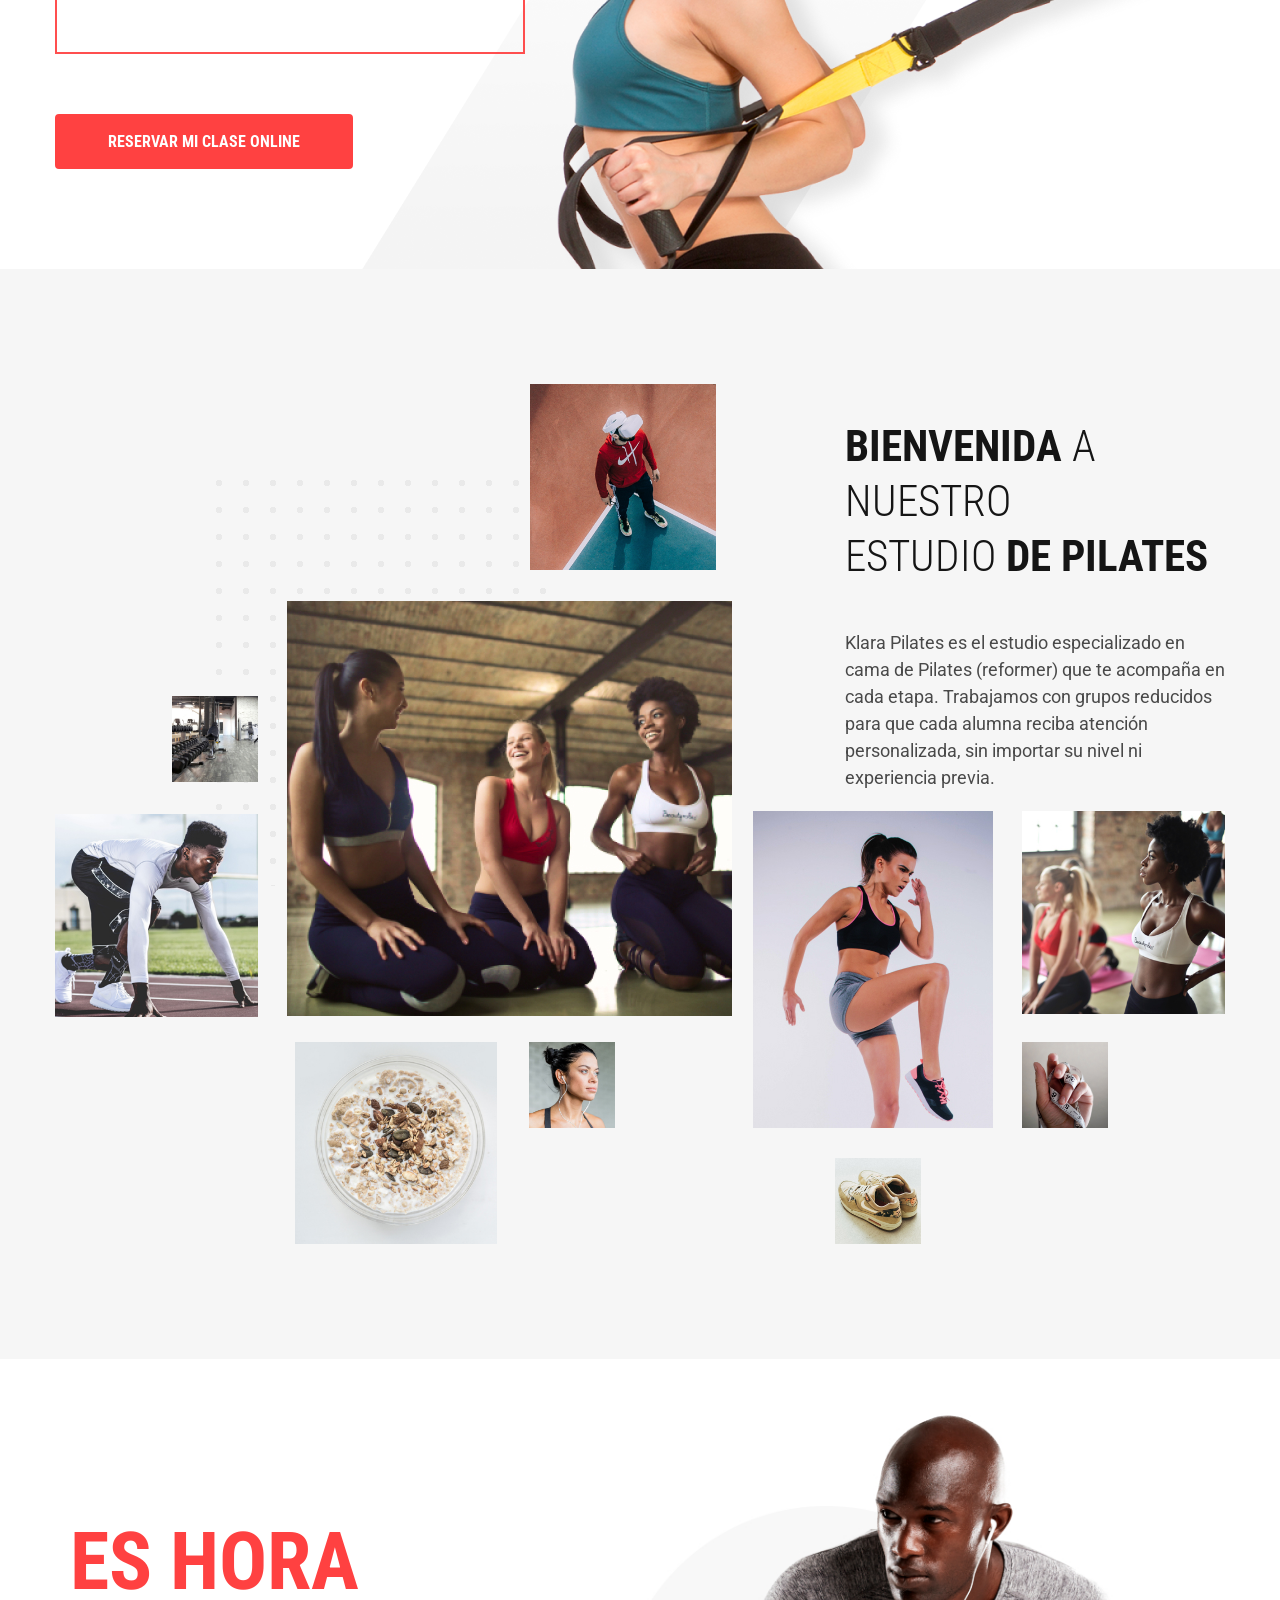
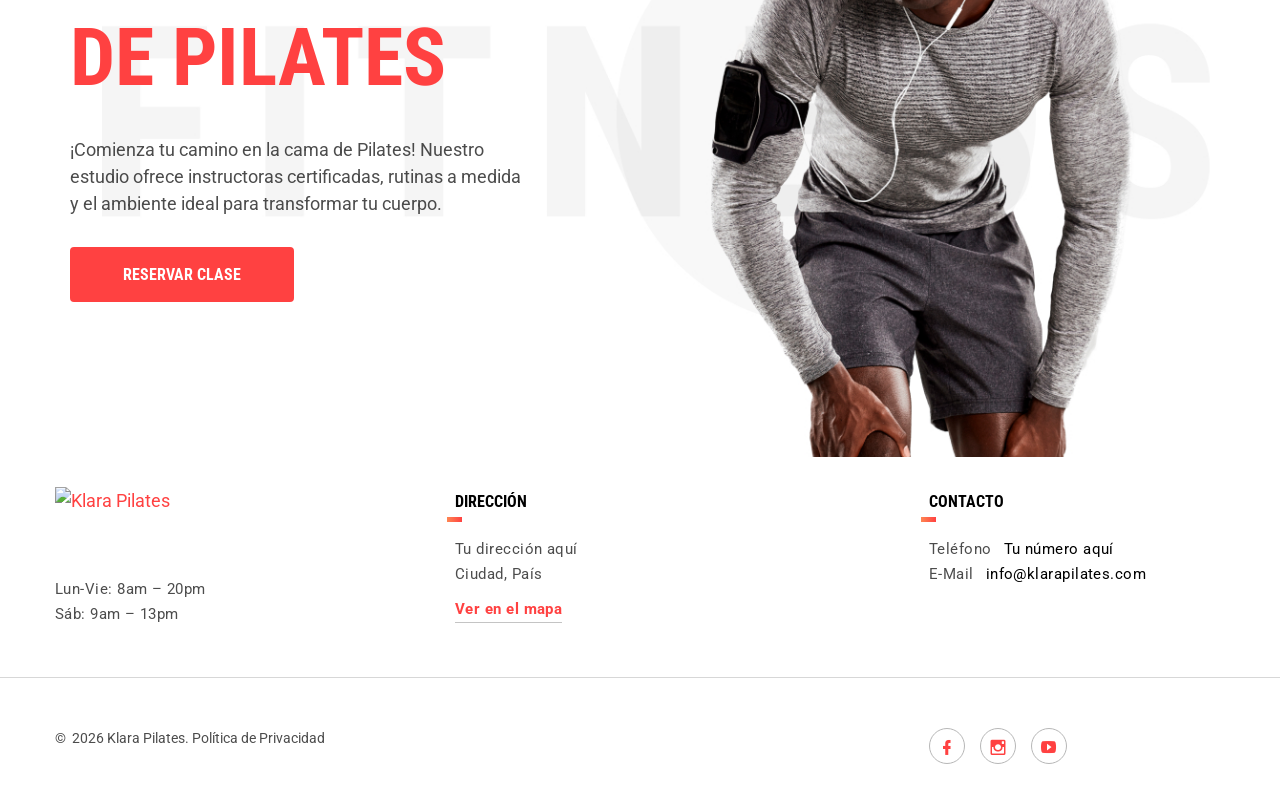
==== commit 14692ba4: "Aumentar tamaño del logo en index de 50px a 75px Co-Authored-By: Claude Sonnet 4.6 <noreply@anthropi" ====
--- a/klara-pilates/index.html
+++ b/klara-pilates/index.html
@@ -36,7 +36,7 @@
                   <!-- RD Navbar Toggle-->
                   <button class="rd-navbar-toggle" data-rd-navbar-toggle=".rd-navbar-nav-wrap"><span></span></button>
                   <!-- RD Navbar Brand-->
-                  <div class="rd-navbar-brand"><a class="brand" href="index.html"><img src="images/logo-klara.png" alt="Klara Pilates" style="height:50px;width:auto"/></a>
+                  <div class="rd-navbar-brand"><a class="brand" href="index.html"><img src="images/logo-klara.png" alt="Klara Pilates" style="height:75px;width:auto"/></a>
                   </div>
                   <div class="rd-navbar-collapse">
                     <div class="navbar-collapse-content">
@@ -185,7 +185,7 @@
       <footer class="section footer-classic context-light">
         <div class="container">
           <div class="row row-30 justify-content-center">
-            <div class="col-md-4 col-sm-6"><a class="brand" href="index.html"><img src="images/logo-klara.png" alt="Klara Pilates" style="height:50px;width:auto"/></a>
+            <div class="col-md-4 col-sm-6"><a class="brand" href="index.html"><img src="images/logo-klara.png" alt="Klara Pilates" style="height:75px;width:auto"/></a>
               <ul>
                 <li>Lun-Vie: 8am – 20pm</li>
                 <li>Sáb: 9am – 13pm</li>
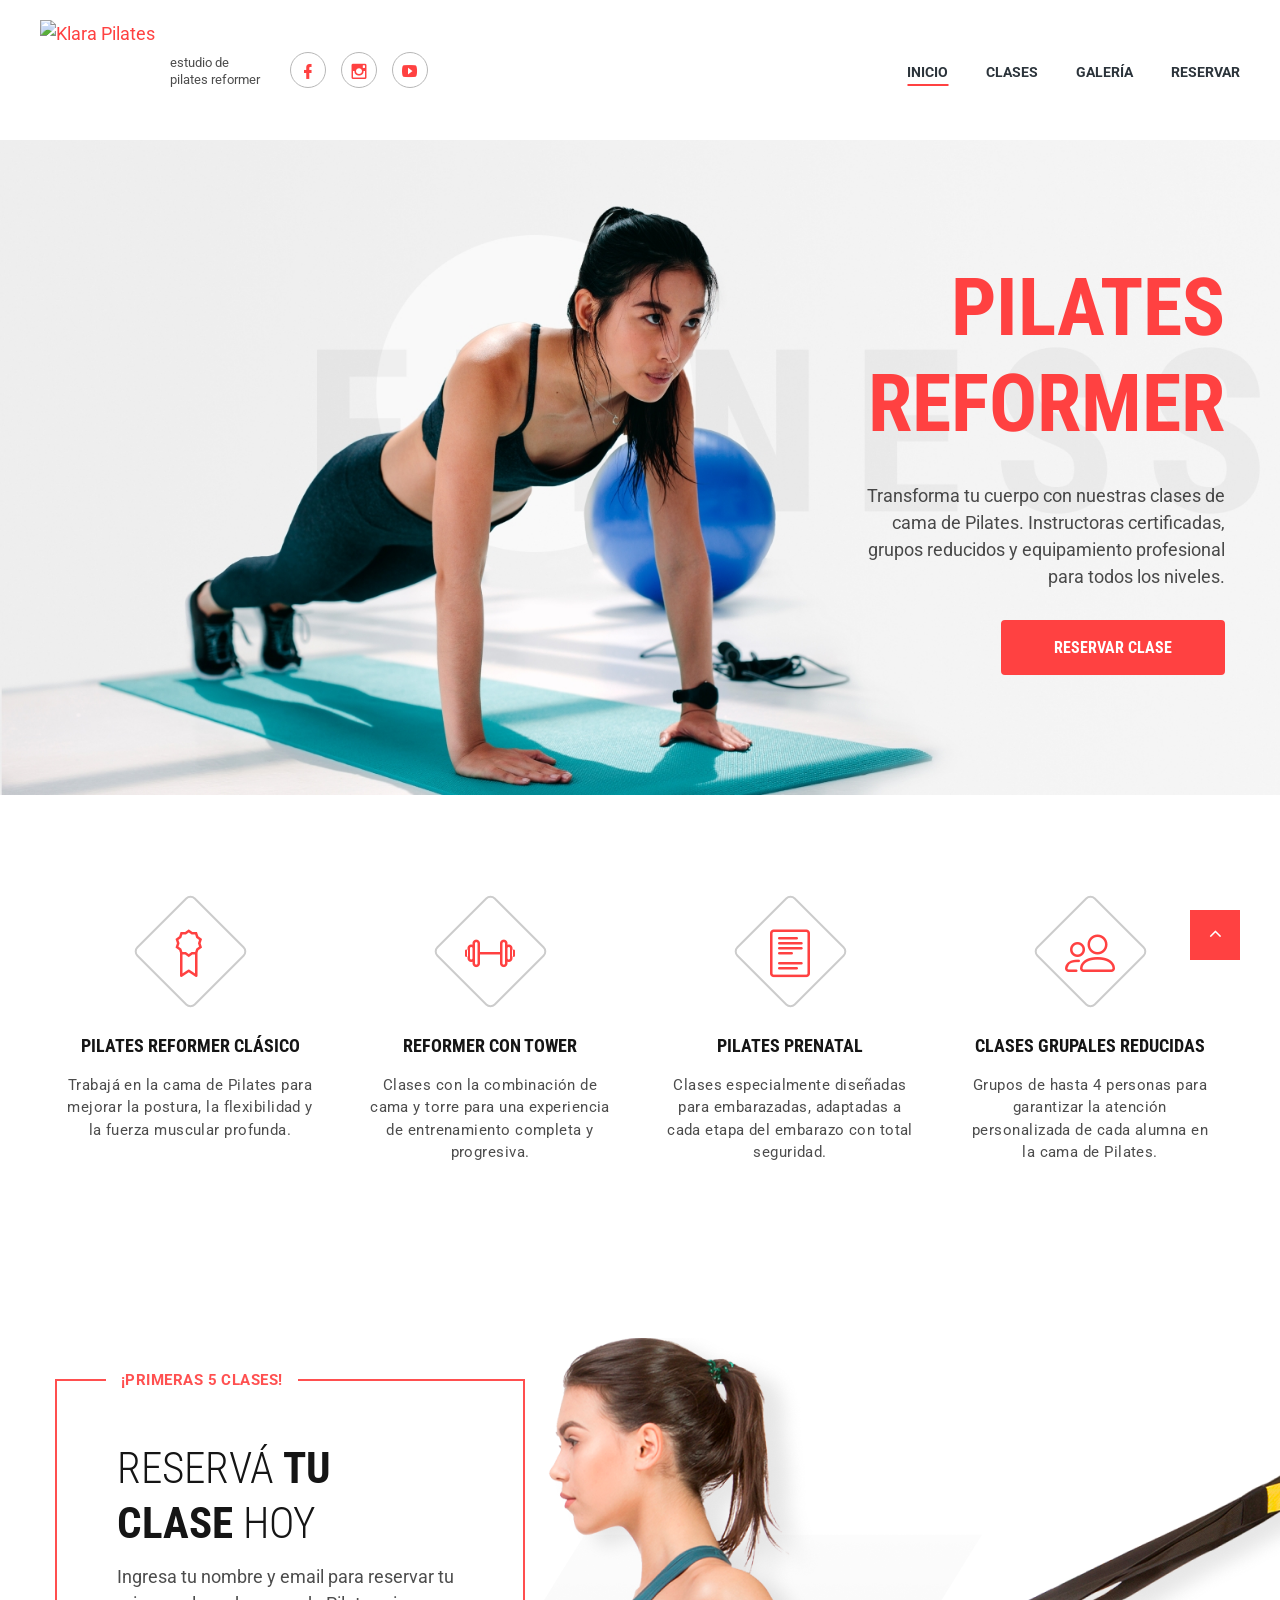
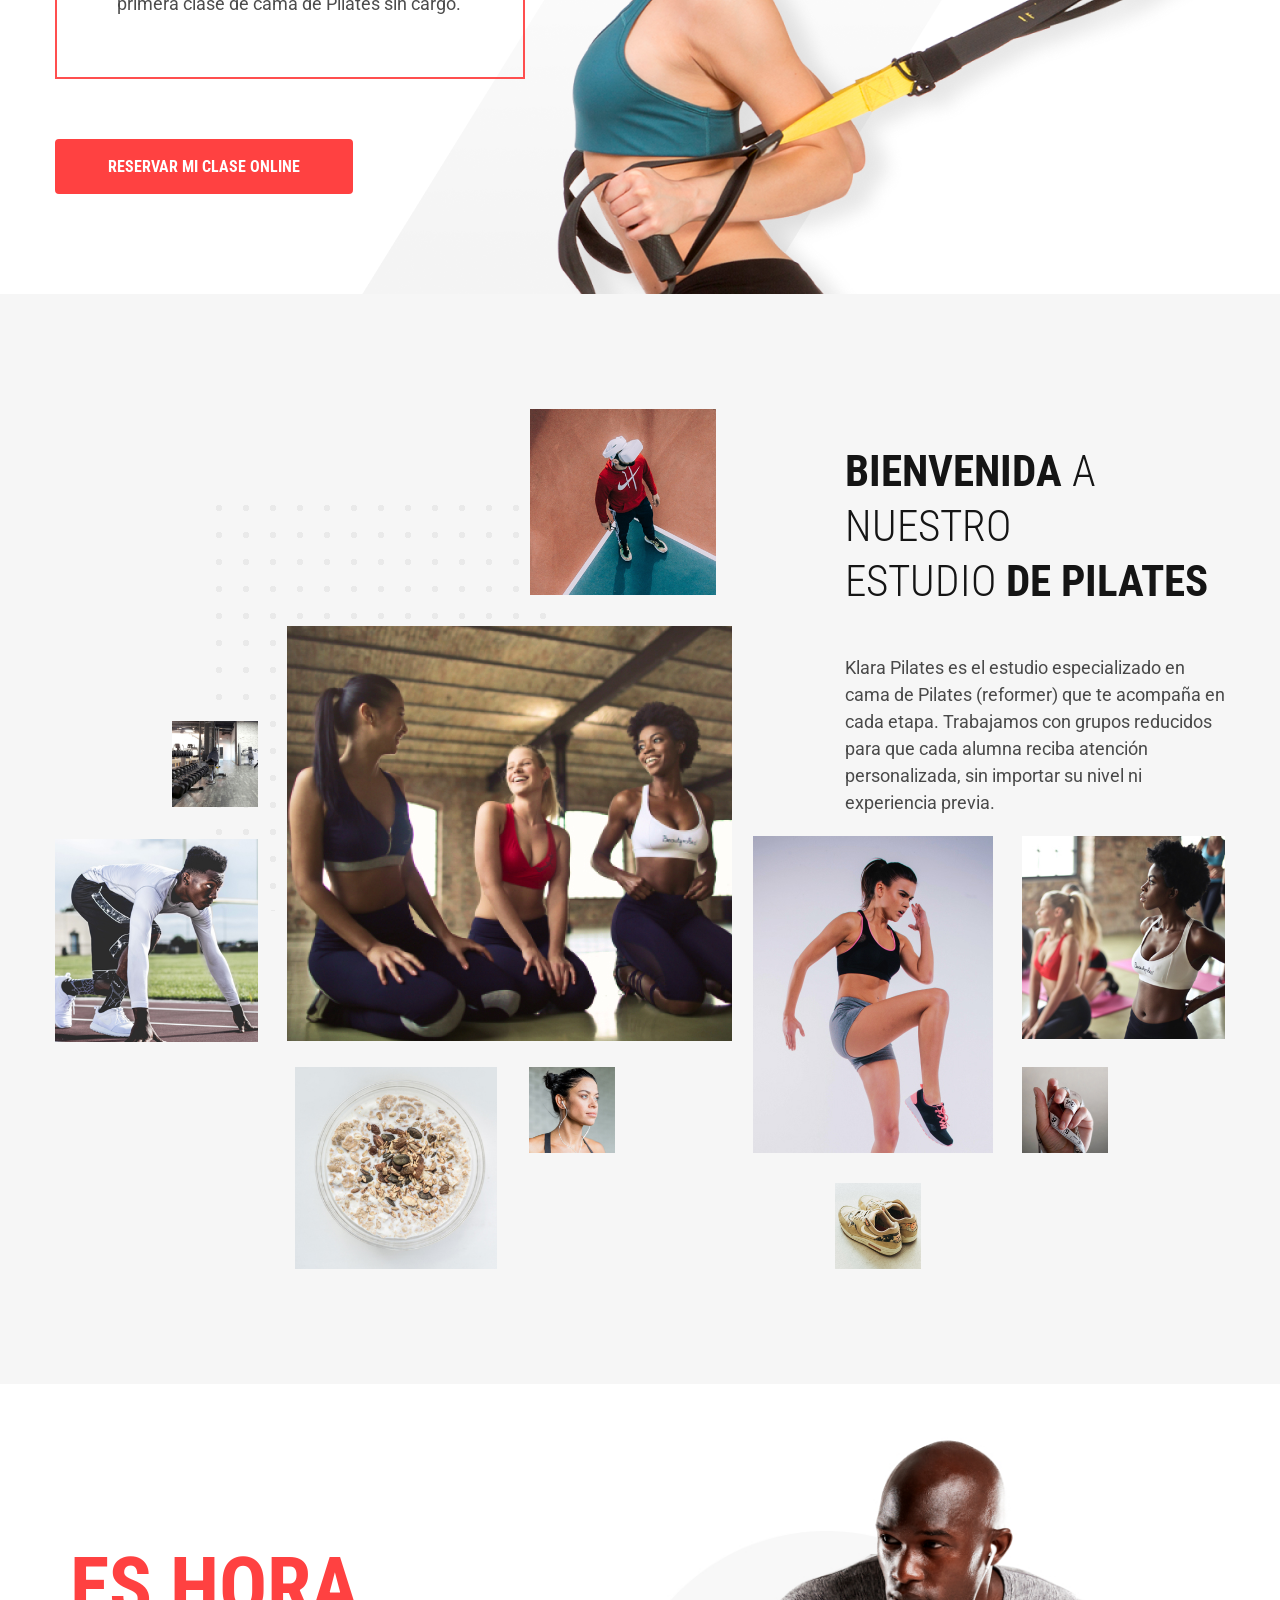
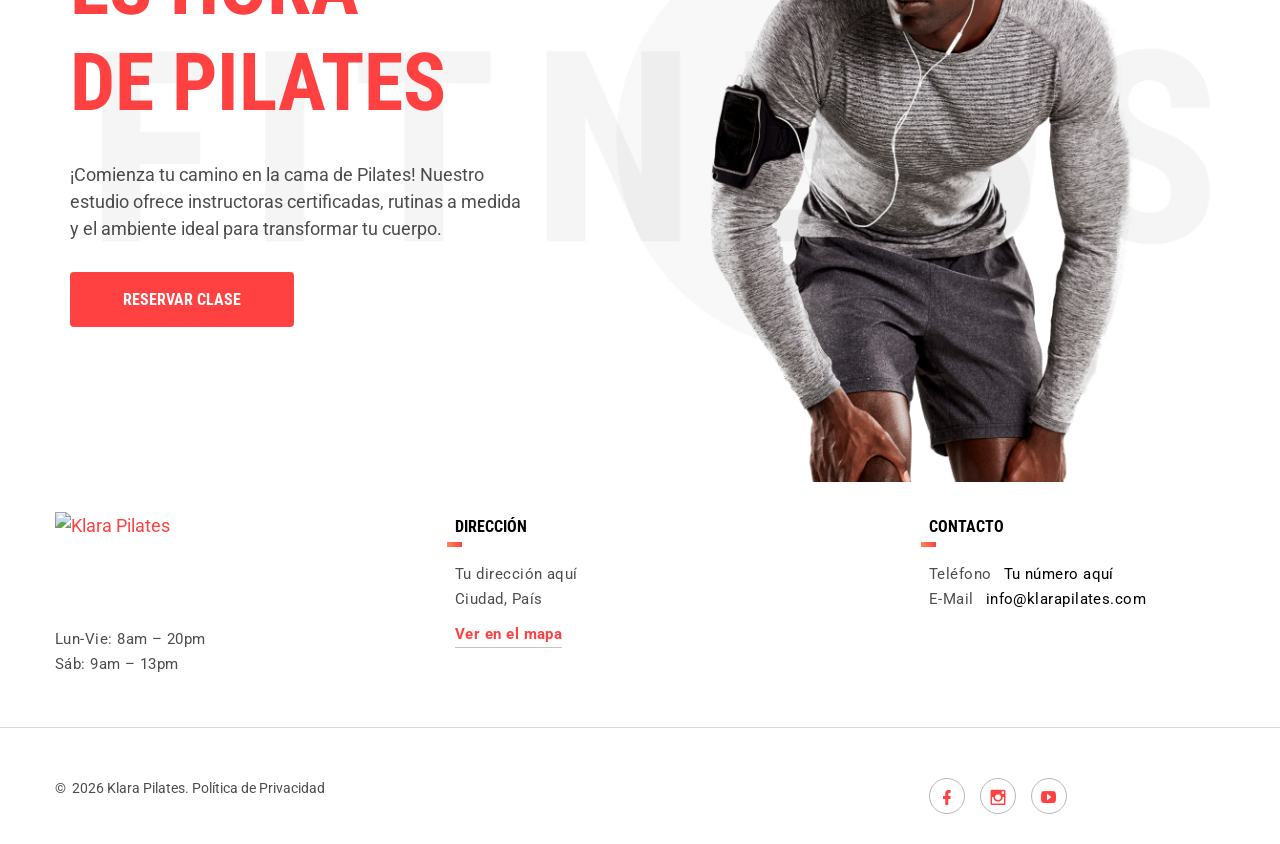
==== commit 96fa60db: "Aumentar logo a 100px en index Co-Authored-By: Claude Sonnet 4.6 <noreply@anthropic.com> Claude-Sess" ====
--- a/klara-pilates/index.html
+++ b/klara-pilates/index.html
@@ -36,7 +36,7 @@
                   <!-- RD Navbar Toggle-->
                   <button class="rd-navbar-toggle" data-rd-navbar-toggle=".rd-navbar-nav-wrap"><span></span></button>
                   <!-- RD Navbar Brand-->
-                  <div class="rd-navbar-brand"><a class="brand" href="index.html"><img src="images/logo-klara.png" alt="Klara Pilates" style="height:75px;width:auto"/></a>
+                  <div class="rd-navbar-brand"><a class="brand" href="index.html"><img src="images/logo-klara.png" alt="Klara Pilates" style="height:100px;width:auto"/></a>
                   </div>
                   <div class="rd-navbar-collapse">
                     <div class="navbar-collapse-content">
@@ -185,7 +185,7 @@
       <footer class="section footer-classic context-light">
         <div class="container">
           <div class="row row-30 justify-content-center">
-            <div class="col-md-4 col-sm-6"><a class="brand" href="index.html"><img src="images/logo-klara.png" alt="Klara Pilates" style="height:75px;width:auto"/></a>
+            <div class="col-md-4 col-sm-6"><a class="brand" href="index.html"><img src="images/logo-klara.png" alt="Klara Pilates" style="height:100px;width:auto"/></a>
               <ul>
                 <li>Lun-Vie: 8am – 20pm</li>
                 <li>Sáb: 9am – 13pm</li>
